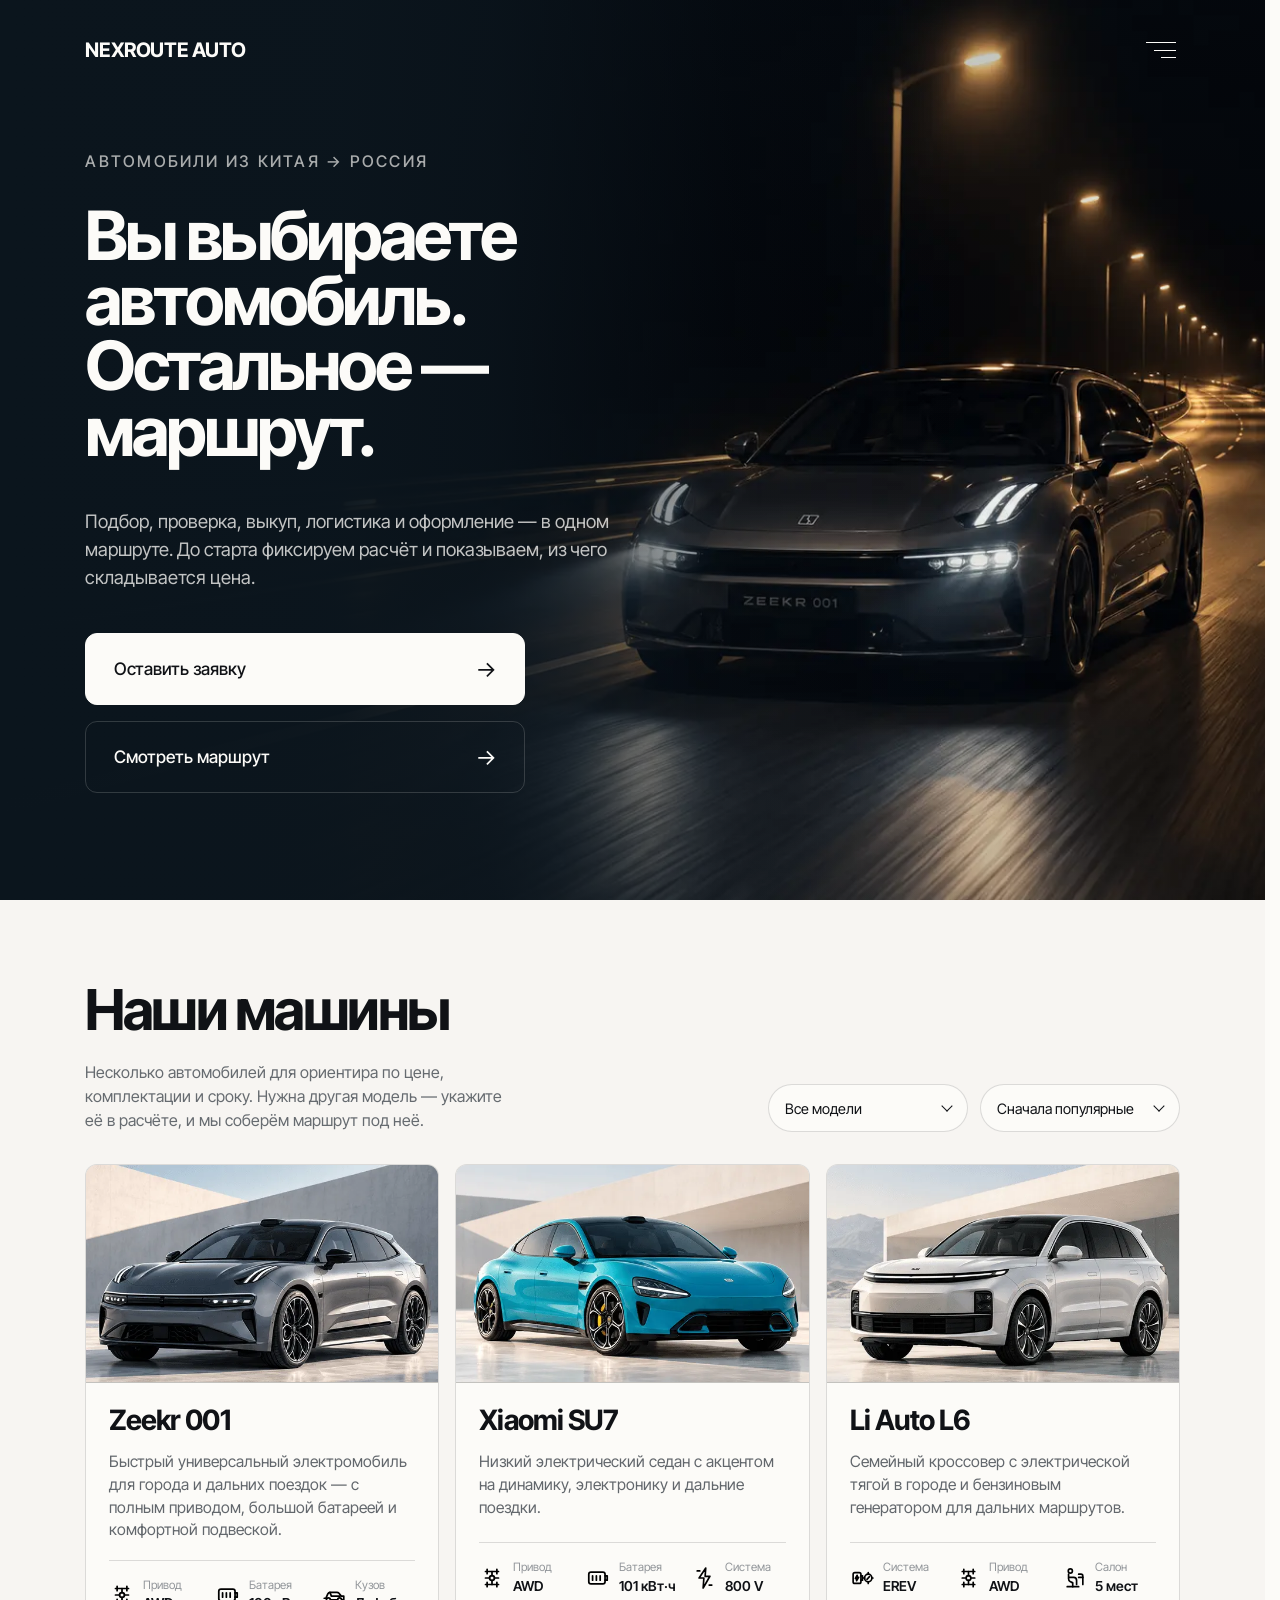
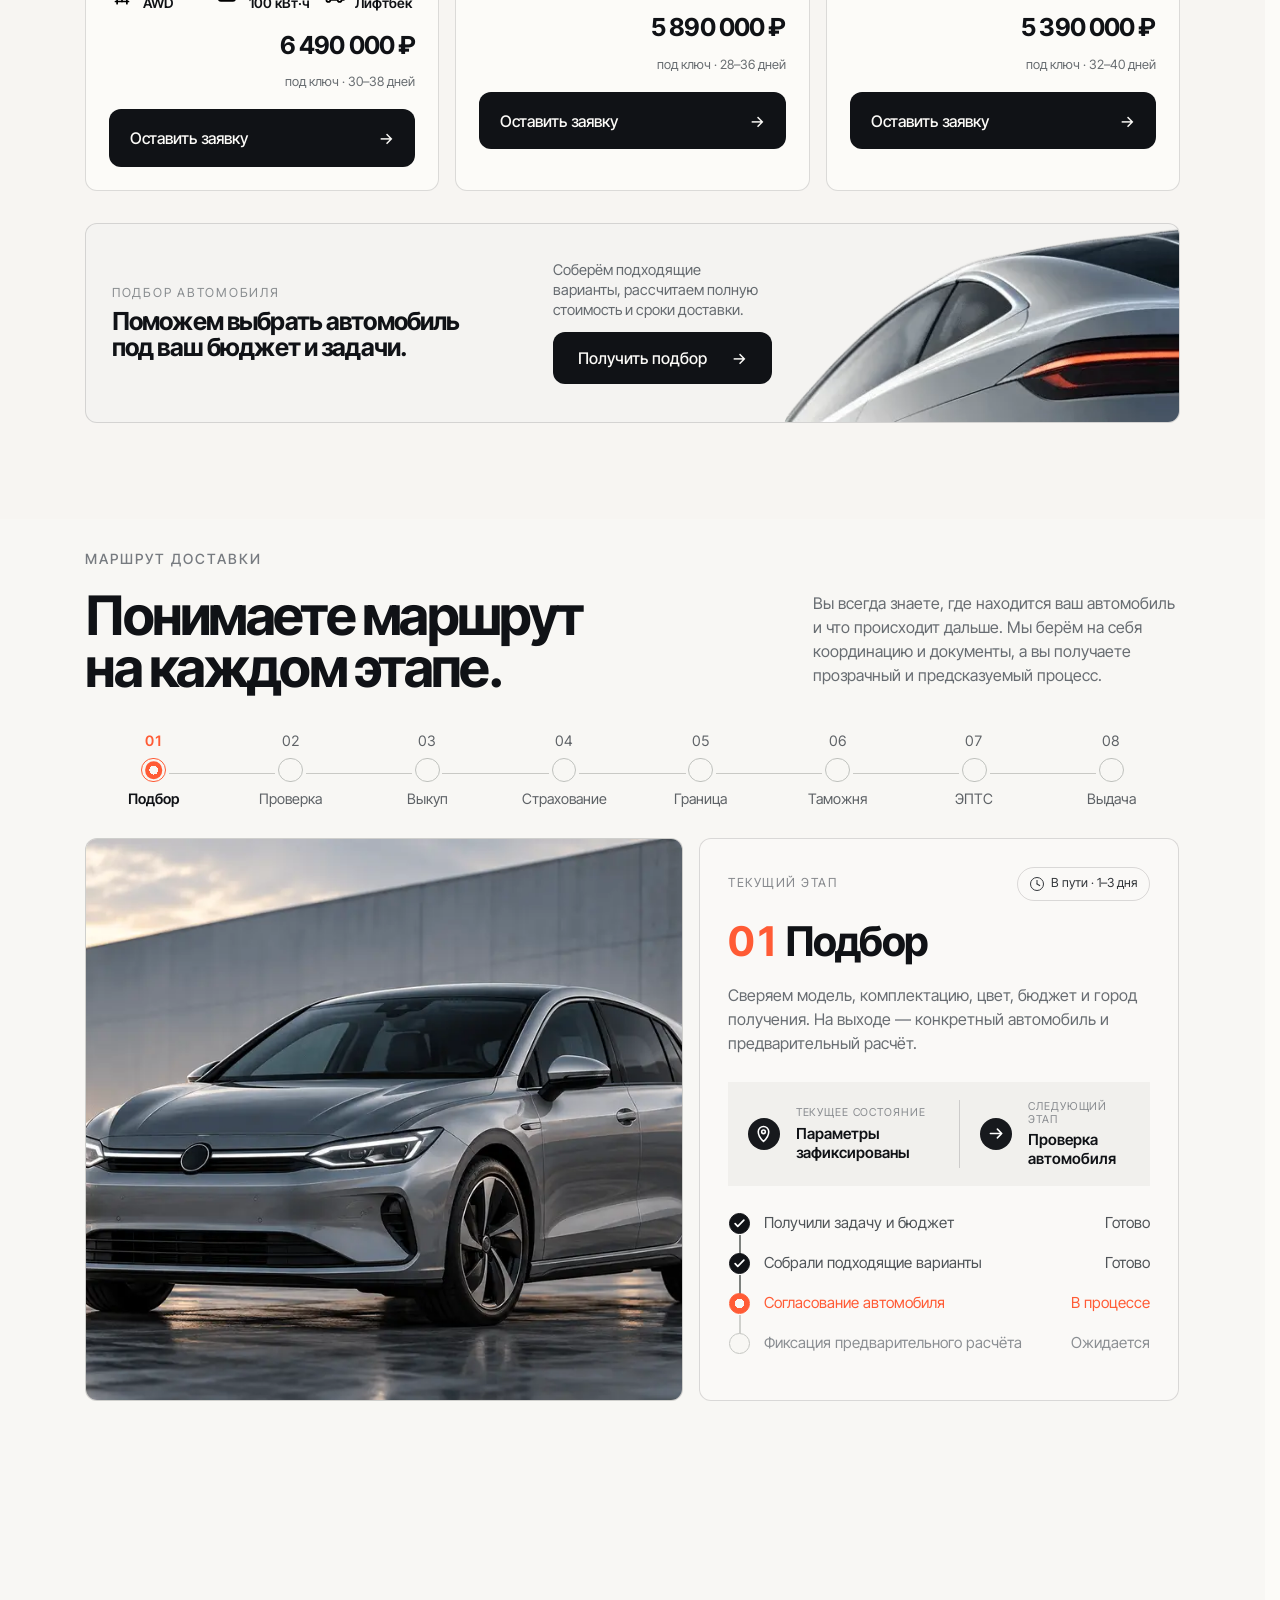
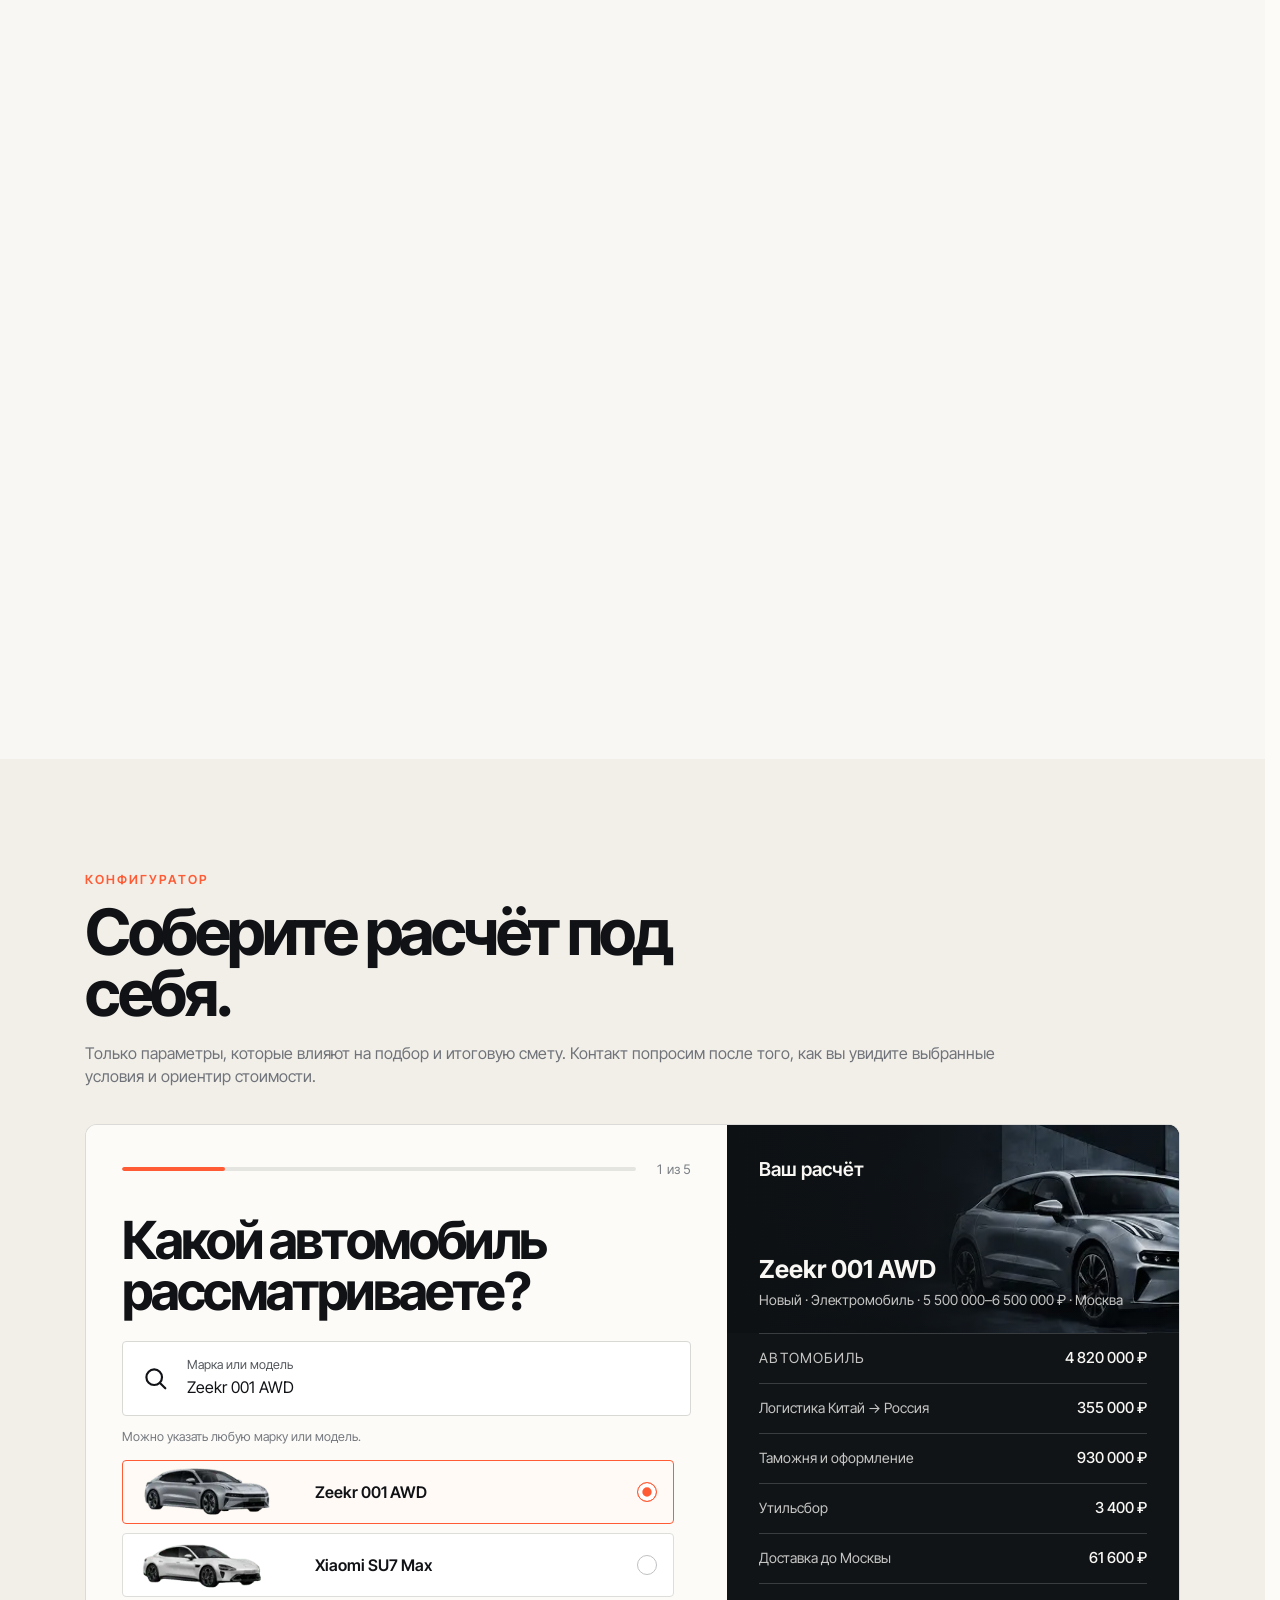
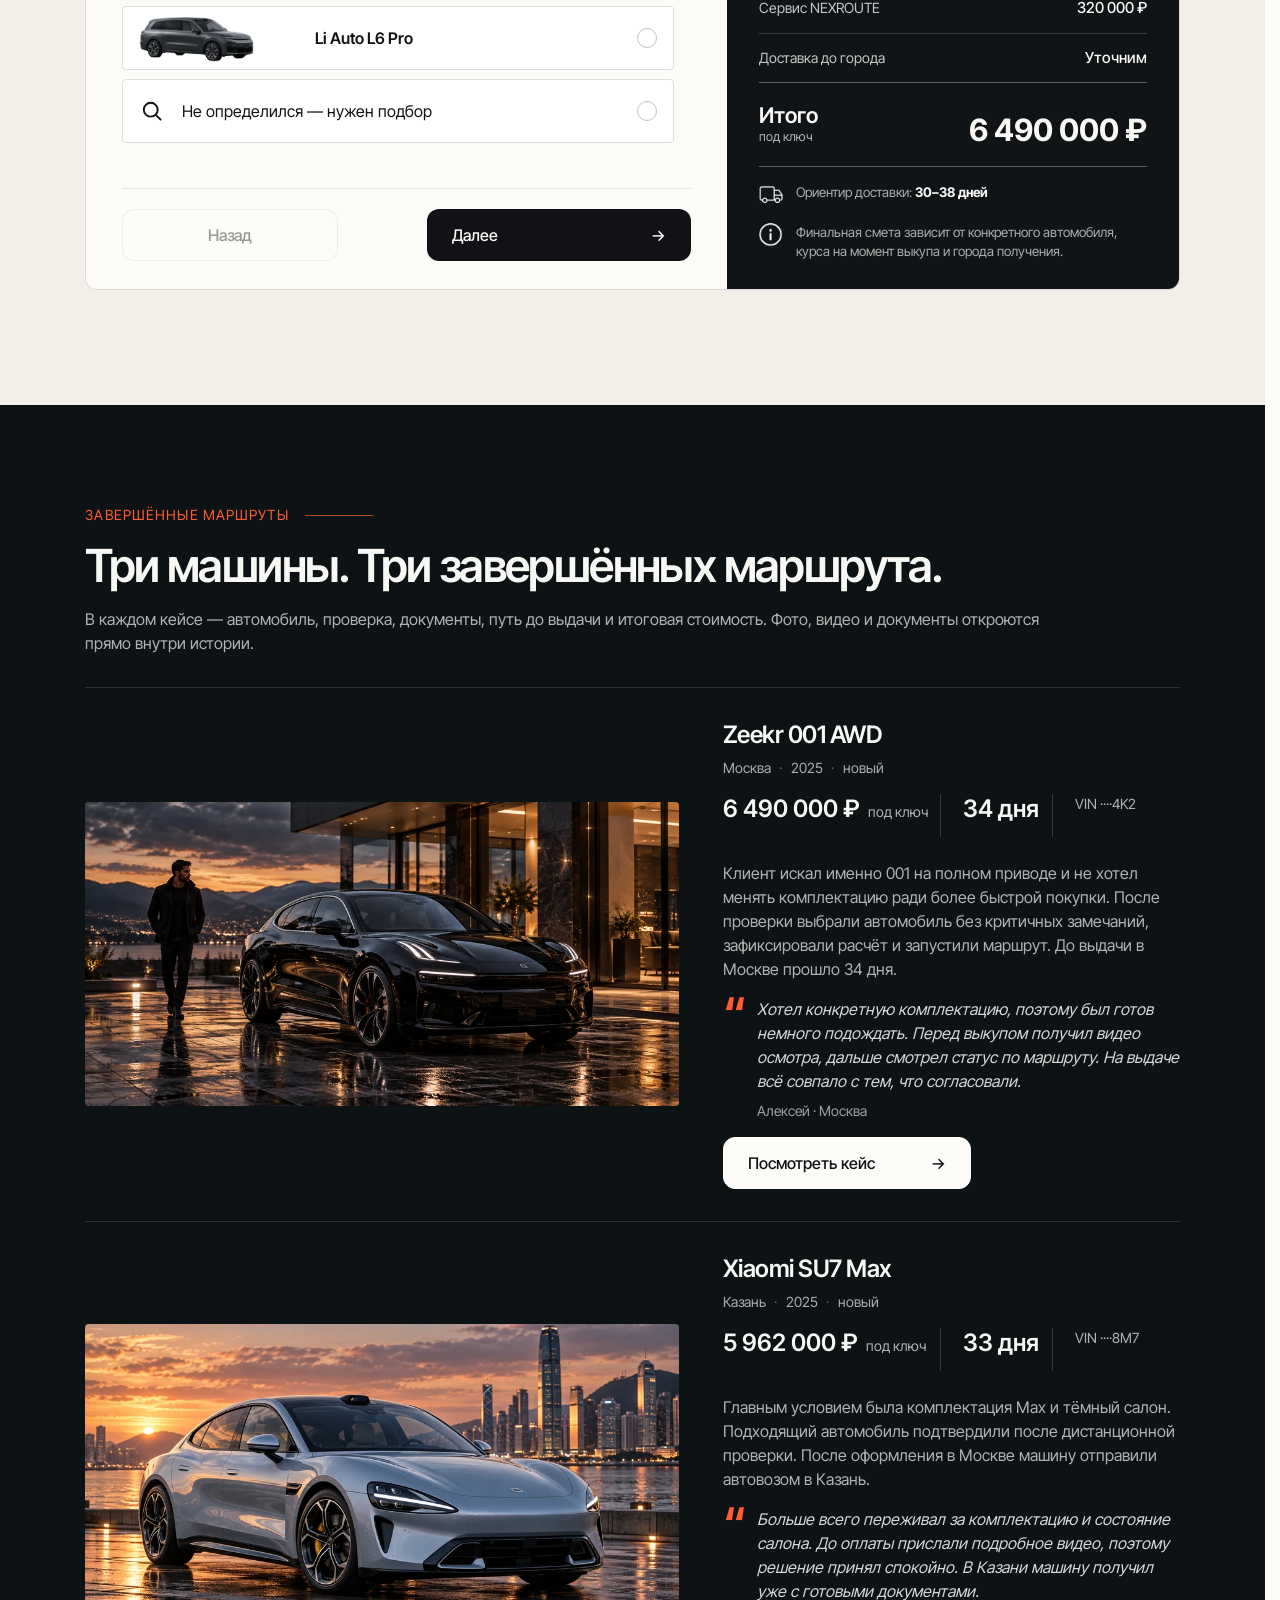
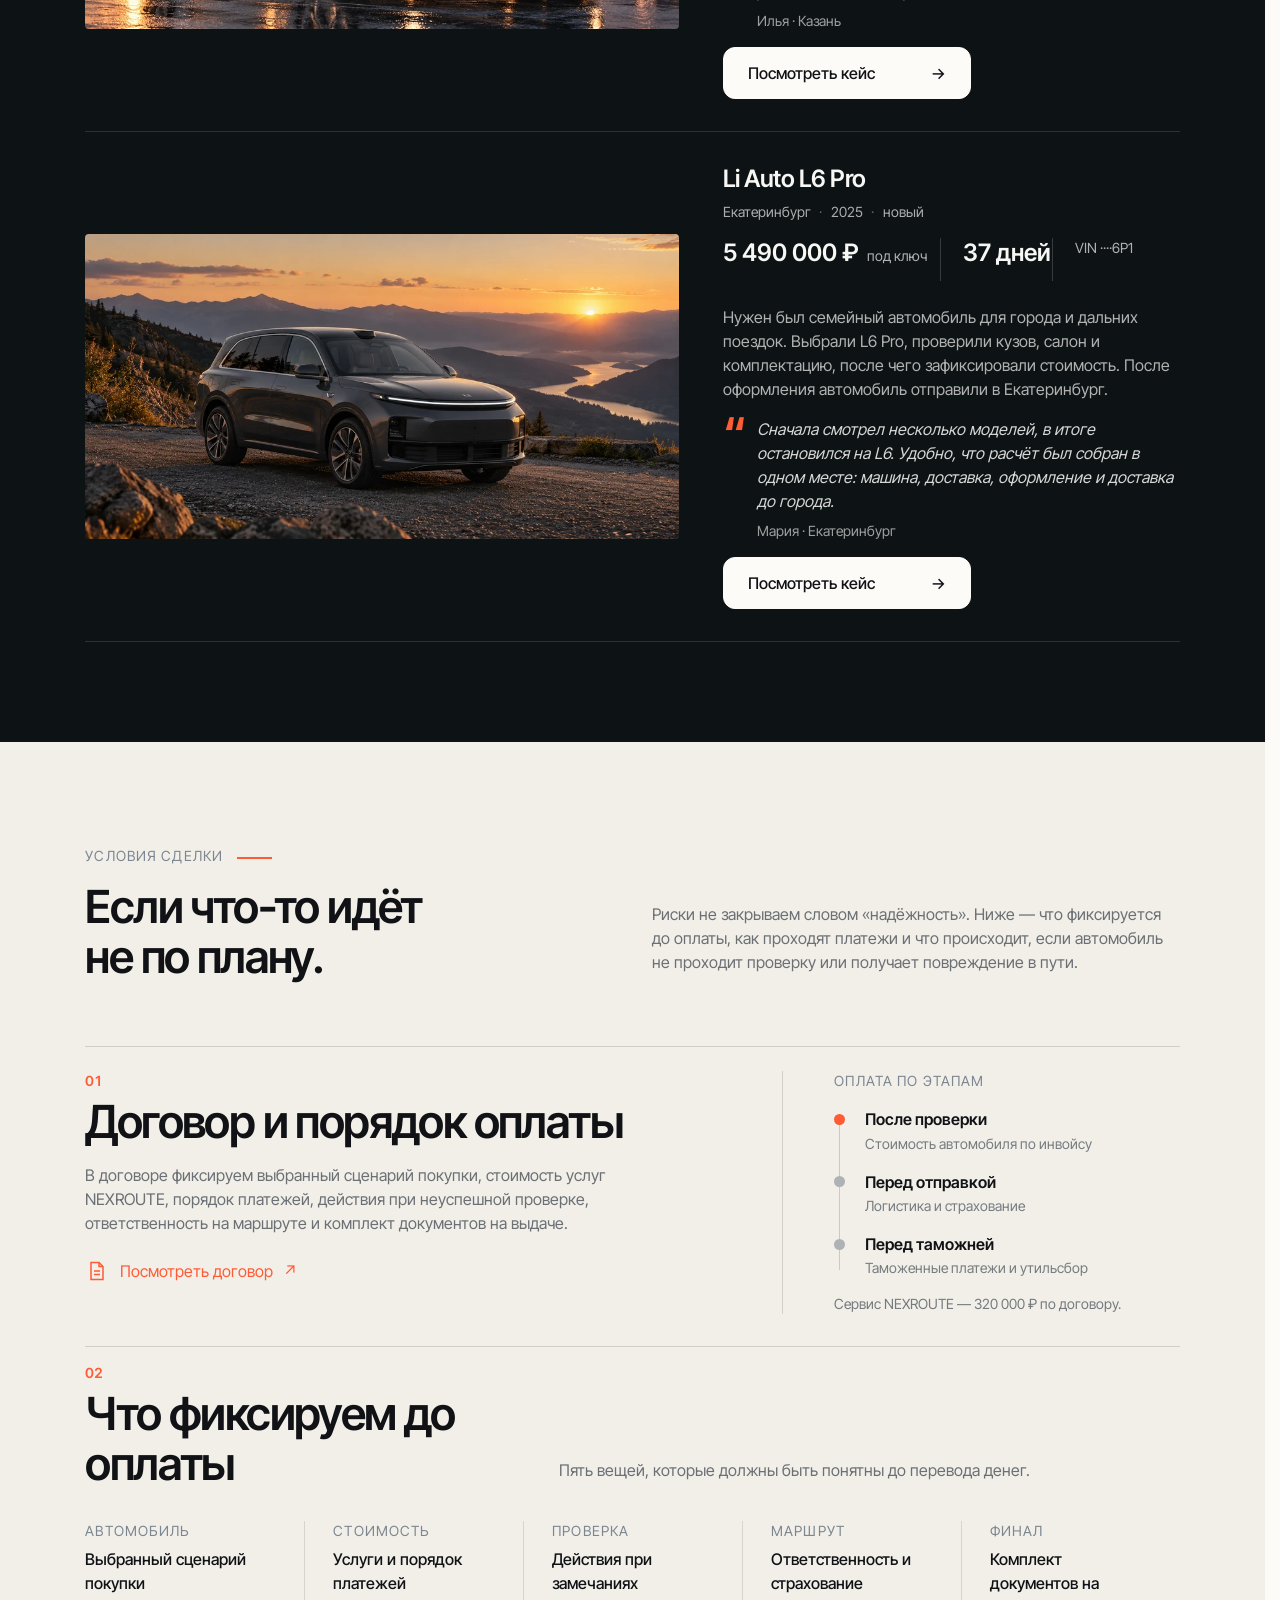
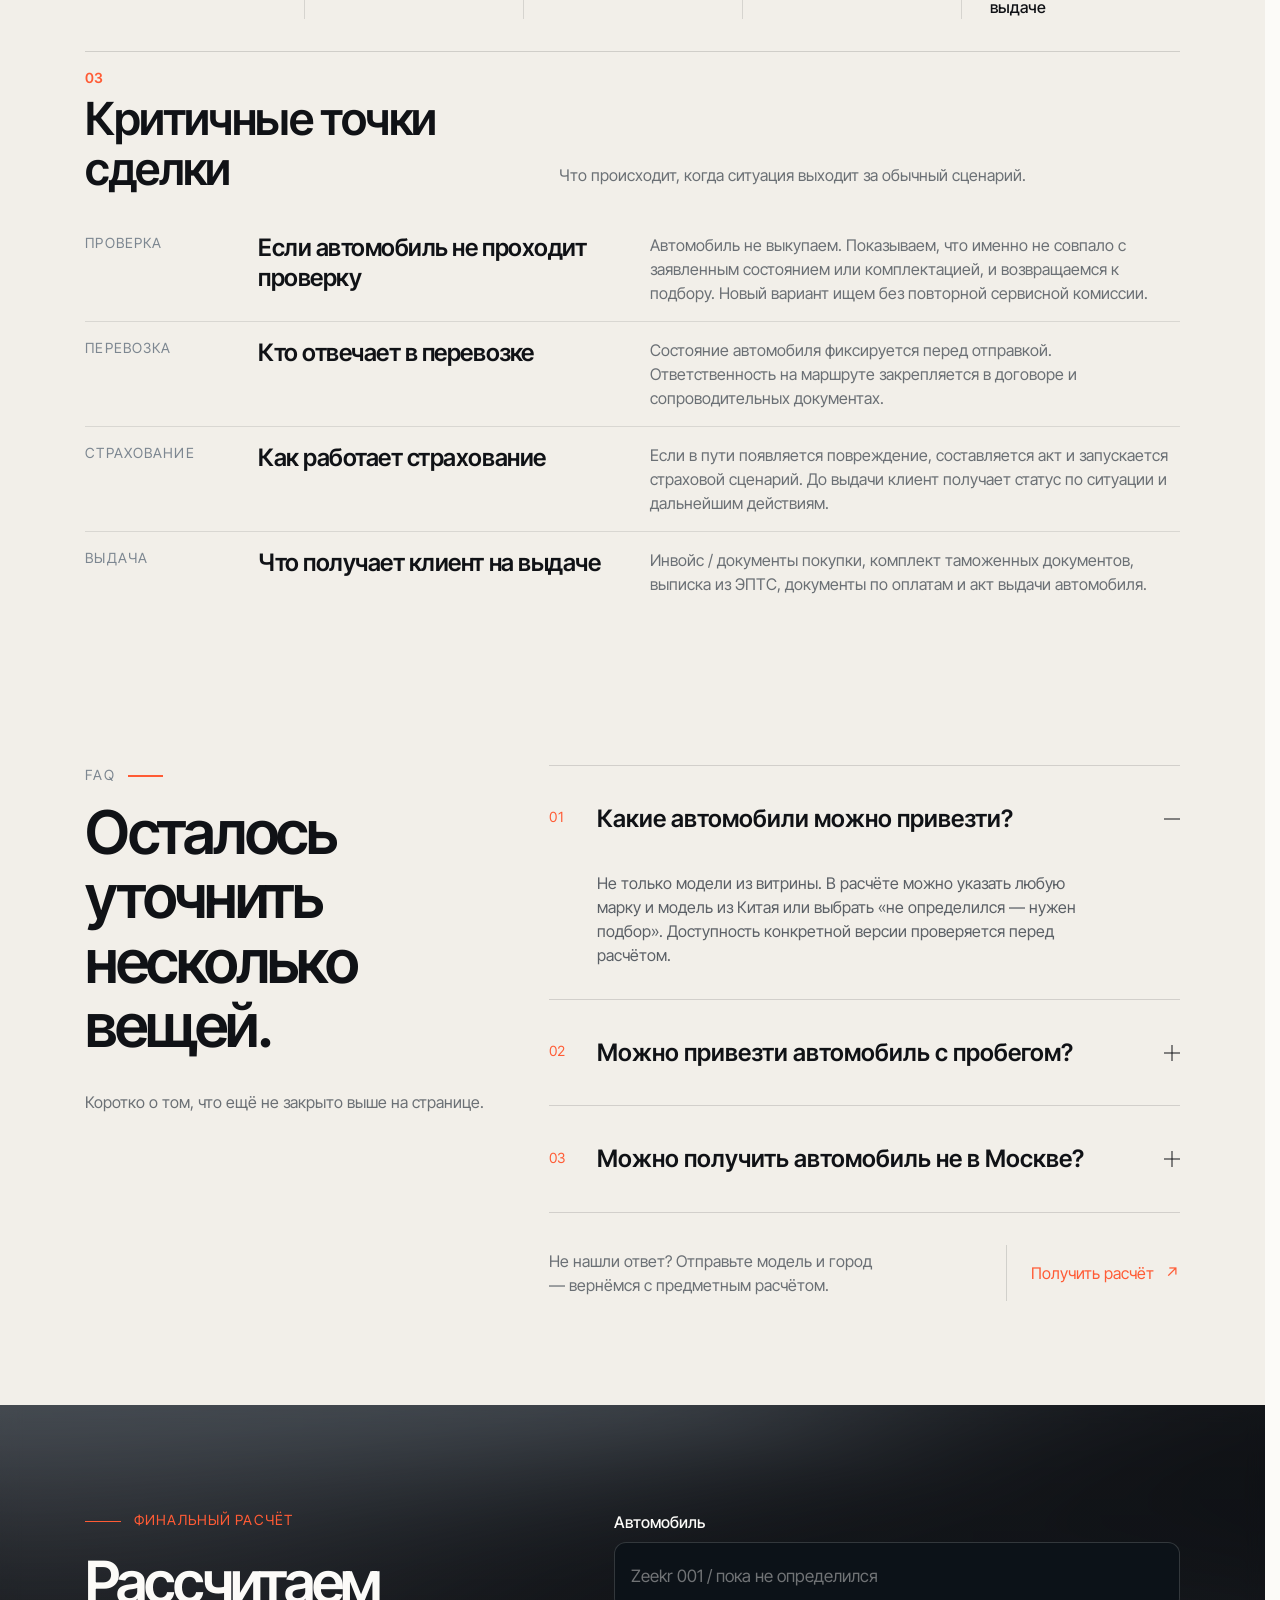
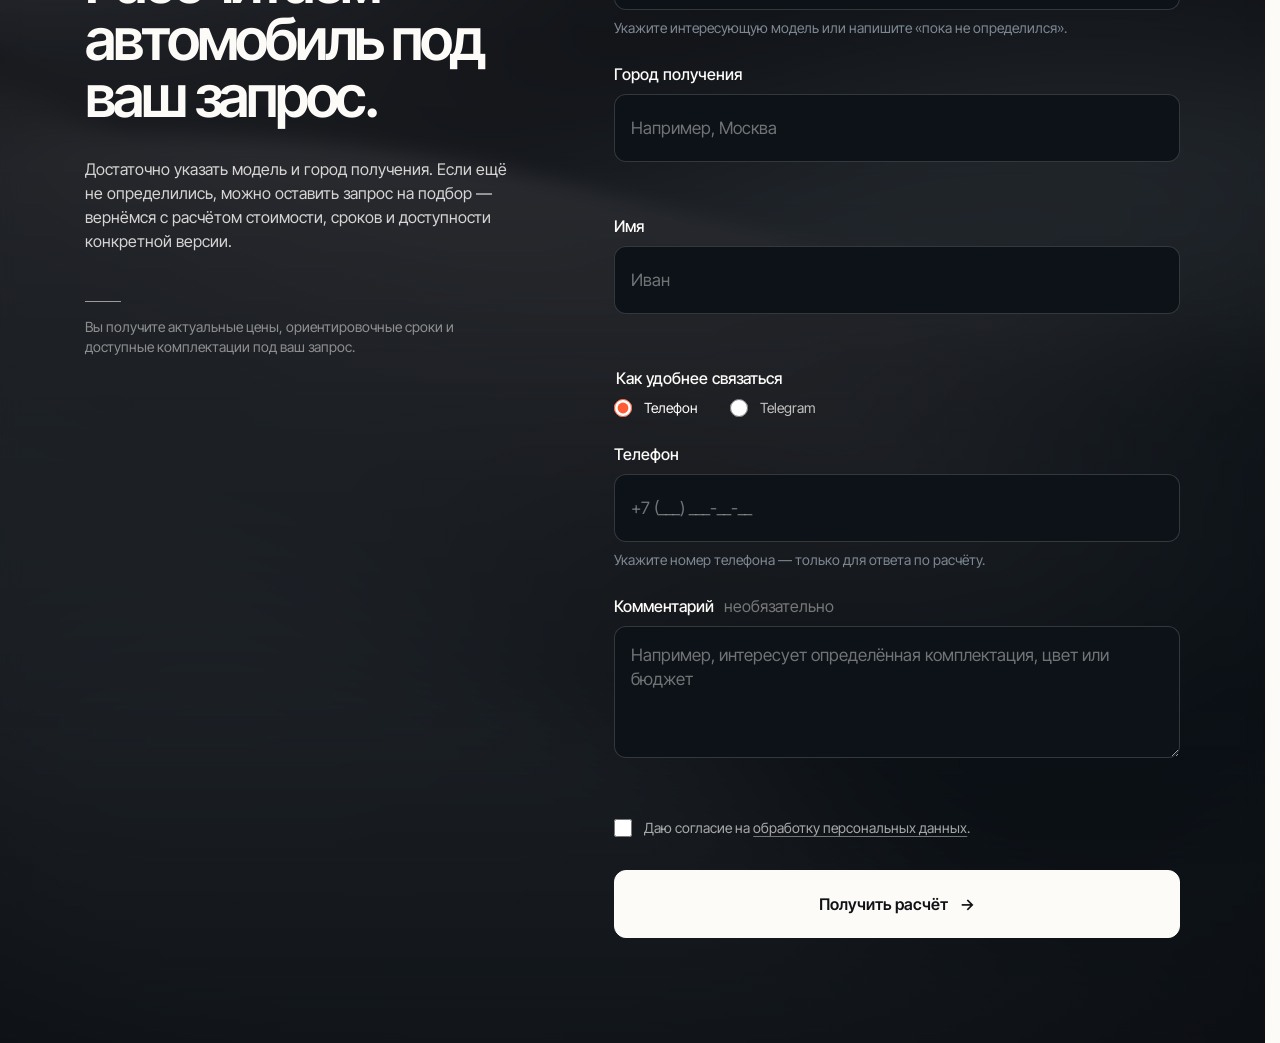
==== live/index.html @ 0df3e511 "link real policy page and align final CTA button" ====
<!doctype html>
<html lang="ru">
<head>
  <meta charset="utf-8">
  <meta name="viewport" content="width=device-width,initial-scale=1">
  <meta name="description" content="NEXROUTE AUTO — подбор и доставка автомобилей из Китая в Россию">
  <title>NEXROUTE AUTO — автомобили из Китая</title>
  <link rel="preload" href="../ui-kit/assets/fonts/InterTight-Bold.woff2" as="font" type="font/woff2" crossorigin>
  <link rel="preload" href="./assets/hero/hero-poster.webp" as="image" type="image/webp" media="(min-width: 48rem)" fetchpriority="high">
  <link rel="preload" href="./assets/hero/hero-mob.webp" as="image" type="image/webp" media="(max-width: 47.9375rem)" fetchpriority="high">
  <link rel="stylesheet" href="../ui-kit/styles.css">
  <link rel="stylesheet" href="./styles.css">
</head>
<body>
  <a class="skip-link" href="#main-content">Перейти к содержанию</a>
  <header class="site-header site-header--inverse site-header--burger site-header--hero" data-menu>
    <div class="container site-header__inner">
      <a class="site-header__brand" href="#hero" aria-label="NEXROUTE AUTO — на первый экран">NEXROUTE AUTO</a>
      <button class="menu-toggle site-header__menu-toggle" type="button" aria-expanded="false" aria-controls="site-menu" aria-label="Открыть меню" data-menu-toggle>
        <span class="menu-toggle__icon" aria-hidden="true"><i></i><i></i></span>
      </button>
    </div>

    <div class="menu-panel" id="site-menu" data-menu-panel hidden>
      <div class="container menu-panel__inner">
        <div class="menu-panel__layout">
          <nav class="menu-panel__nav" aria-label="Навигация">
            <a href="#hero"><span>01</span>Главная</a>
            <a href="#cars"><span>02</span>Автомобили</a>
            <a href="#journey"><span>03</span>Маршрут</a>
            <a href="#configurator"><span>04</span>Расчёт</a>
            <a href="#proof"><span>05</span>Кейсы</a>
            <a href="#security"><span>06</span>Условия</a>
            <a href="#faq"><span>07</span>FAQ</a>
            <a href="#final-calculation"><span>08</span>Заявка</a>
          </nav>

          <aside class="menu-panel__contact" aria-label="Контакты">
            <p class="menu-panel__eyebrow">Связь</p>
            <div class="menu-panel__contacts contact-list contact-list--inverse">
              <a class="contact-list__link" href="tel:+79990000000"><span class="contact-list__label">Телефон</span><strong>+7 (999) 000-00-00</strong></a>
              <a class="contact-list__link" href="mailto:hello@nexroute.auto"><span class="contact-list__label">Почта</span><strong>hello@nexroute.auto</strong></a>
            </div>
            <div class="menu-panel__meta">
              <span><small>Город</small>Москва</span>
              <span><small>Время работы</small>10:00–20:00</span>
            </div>
            <div class="social-links social-links--inverse" aria-label="Соцсети и мессенджеры">
              <a class="social-links__link" href="https://wa.me/79990000000" target="_blank" rel="noopener noreferrer" aria-label="Перейти в WhatsApp" data-tooltip="Перейти в WhatsApp"><img src="../ui-kit/assets/social/whatsapp.svg" alt="" aria-hidden="true"></a>
              <a class="social-links__link" href="https://t.me/nexroute_auto" target="_blank" rel="noopener noreferrer" aria-label="Перейти в Telegram" data-tooltip="Перейти в Telegram"><img src="../ui-kit/assets/social/telegram.svg" alt="" aria-hidden="true"></a>
              <a class="social-links__link" href="https://max.ru/" target="_blank" rel="noopener noreferrer" aria-label="Перейти в MAX" data-tooltip="Перейти в MAX"><img src="../ui-kit/assets/social/max.svg" alt="" aria-hidden="true"></a>
              <a class="social-links__link" href="https://www.instagram.com/" target="_blank" rel="noopener noreferrer" aria-label="Перейти в Instagram" data-tooltip="Перейти в Instagram"><img src="../ui-kit/assets/social/instagram.svg" alt="" aria-hidden="true"></a>
              <a class="social-links__link" href="https://vk.com/" target="_blank" rel="noopener noreferrer" aria-label="Перейти в VK" data-tooltip="Перейти в VK"><img src="../ui-kit/assets/social/vk.svg" alt="" aria-hidden="true"></a>
            </div>
          </aside>
        </div>

        <div class="menu-panel__footer">
          <span>Китай → Россия</span>
        </div>
      </div>
    </div>
  </header>

  <main id="main-content" tabindex="-1">
    <section class="hero" id="hero">
      <div class="hero__media" aria-hidden="true">
        <video
          class="hero__video"
          muted
          loop
          playsinline
          preload="metadata"
          data-hero-video
          data-src="./assets/hero/hero-loop-template.mp4"
        ></video>
      </div>

      <div class="hero__shade" aria-hidden="true"></div>

      <div class="container hero__inner">
        <div class="hero__copy">
          <p class="hero__eyebrow">Автомобили из Китая → Россия</p>
          <h1 class="hero__title">Вы выбираете<br>автомобиль.<br>Остальное —<br>маршрут.</h1>
          <p class="hero__lead">Подбор, проверка, выкуп, логистика и оформление — в одном маршруте. До старта фиксируем расчёт и показываем, из чего складывается цена.</p>
          <div class="hero__actions" aria-label="Основные действия">
            <button class="button button--primary button--inverse hero__action" type="button" data-modal-open="car-lead-modal">Оставить заявку <span class="hero__action-icon" aria-hidden="true">→</span></button>
            <a class="button button--ghost button--inverse hero__action" href="#journey">Смотреть маршрут <span class="hero__action-icon" aria-hidden="true">→</span></a>
          </div>
        </div>
      </div>
    </section>

    <section class="cars" id="cars" data-cars-catalog>
      <div class="container cars__inner">
        <header class="cars__header">
          <div class="cars__intro">
            <h2 class="cars__title">Наши машины</h2>
            <p class="cars__lead">Несколько автомобилей для ориентира по цене, комплектации и сроку. Нужна другая модель — укажите её в расчёте, и мы соберём маршрут под неё.</p>
          </div>

          <div class="cars__controls">
            <div class="cars__filter-select" data-car-filter-select>
              <button class="cars__filter-trigger" type="button" aria-haspopup="listbox" aria-expanded="false" aria-controls="cars-filter-options" data-car-filter-trigger>
                <span data-car-filter-label>Все модели</span>
                <span class="cars__filter-chevron" aria-hidden="true"></span>
              </button>
              <div class="cars__filter-menu" id="cars-filter-options" role="listbox" aria-label="Фильтр автомобилей" data-car-filter-menu hidden>
                <button class="cars__filter-option cars__filter-option--active" type="button" role="option" aria-selected="true" data-car-filter="all">Все модели</button>
                <button class="cars__filter-option" type="button" role="option" aria-selected="false" data-car-filter="electric">Электромобили</button>
                <button class="cars__filter-option" type="button" role="option" aria-selected="false" data-car-filter="hybrid">Гибриды</button>
                <button class="cars__filter-option" type="button" role="option" aria-selected="false" data-car-filter="suv">SUV</button>
                <button class="cars__filter-option" type="button" role="option" aria-selected="false" data-car-filter="sedan">Седаны</button>
              </div>
            </div>

            <div class="cars__sort" data-car-sort>
              <button class="cars__sort-trigger" type="button" aria-haspopup="listbox" aria-expanded="false" aria-controls="cars-sort-options" data-car-sort-trigger>
                <span data-car-sort-label>Сначала популярные</span>
                <span class="cars__sort-chevron" aria-hidden="true"></span>
              </button>
              <div class="cars__sort-menu" id="cars-sort-options" role="listbox" aria-label="Сортировка автомобилей" data-car-sort-menu hidden>
                <button class="cars__sort-option cars__sort-option--active" type="button" role="option" aria-selected="true" data-car-sort-option="popular">Сначала популярные</button>
                <button class="cars__sort-option" type="button" role="option" aria-selected="false" data-car-sort-option="price-asc">Сначала дешевле</button>
                <button class="cars__sort-option" type="button" role="option" aria-selected="false" data-car-sort-option="price-desc">Сначала дороже</button>
                <button class="cars__sort-option" type="button" role="option" aria-selected="false" data-car-sort-option="delivery">По сроку доставки</button>
              </div>
            </div>
          </div>
        </header>

        <div class="cars__grid" data-car-grid>
          <article class="car-card car-card--catalog" data-car-card data-category="electric liftback" data-price="6490000" data-delivery="30" data-order="1">
            <div class="car-card__media"><img src="./assets/hero/cars/zeekr-001.webp" alt="Zeekr 001" loading="lazy" decoding="async"></div>
            <div class="car-card__content">
              <div class="car-card__heading">
                <div>
                  <h3 class="car-card__title">Zeekr 001</h3>
                </div>
              </div>

              <p class="car-card__description">Быстрый универсальный электромобиль для города и дальних поездок — с полным приводом, большой батареей и комфортной подвеской.</p>

              <dl class="car-card__specs">
                <div class="car-card__spec"><span class="car-card__spec-icon" aria-hidden="true"><img src="./assets/icons/specs/drivetrain.svg" alt=""></span><div><dt>Привод</dt><dd>AWD</dd></div></div>
                <div class="car-card__spec"><span class="car-card__spec-icon" aria-hidden="true"><img src="./assets/icons/specs/battery.svg" alt=""></span><div><dt>Батарея</dt><dd>100 кВт·ч</dd></div></div>
                <div class="car-card__spec"><span class="car-card__spec-icon" aria-hidden="true"><img src="./assets/icons/specs/body.svg" alt=""></span><div><dt>Кузов</dt><dd>Лифтбек</dd></div></div>
              </dl>

              <div class="car-card__price">
                <strong>6 490 000 ₽</strong>
                <span>под ключ · 30–38 дней</span>
              </div>

              <button class="button button--primary car-card__cta" type="button" data-modal-open="car-lead-modal" data-car-request-model="Zeekr 001 AWD">Оставить заявку <span aria-hidden="true">→</span></button>
            </div>
          </article>

          <article class="car-card car-card--catalog" data-car-card data-category="electric sedan" data-price="5890000" data-delivery="28" data-order="2">
            <div class="car-card__media"><img src="./assets/hero/cars/xiaomi-su7.webp" alt="Xiaomi SU7" loading="lazy" decoding="async"></div>
            <div class="car-card__content">
              <div class="car-card__heading">
                <div>
                  <h3 class="car-card__title">Xiaomi SU7</h3>
                </div>
              </div>

              <p class="car-card__description">Низкий электрический седан с акцентом на динамику, электронику и дальние поездки.</p>

              <dl class="car-card__specs">
                <div class="car-card__spec"><span class="car-card__spec-icon" aria-hidden="true"><img src="./assets/icons/specs/drivetrain.svg" alt=""></span><div><dt>Привод</dt><dd>AWD</dd></div></div>
                <div class="car-card__spec"><span class="car-card__spec-icon" aria-hidden="true"><img src="./assets/icons/specs/battery.svg" alt=""></span><div><dt>Батарея</dt><dd>101 кВт·ч</dd></div></div>
                <div class="car-card__spec"><span class="car-card__spec-icon" aria-hidden="true"><img src="./assets/icons/specs/voltage.svg" alt=""></span><div><dt>Система</dt><dd>800 V</dd></div></div>
              </dl>

              <div class="car-card__price">
                <strong>5 890 000 ₽</strong>
                <span>под ключ · 28–36 дней</span>
              </div>

              <button class="button button--primary car-card__cta" type="button" data-modal-open="car-lead-modal" data-car-request-model="Xiaomi SU7 Max">Оставить заявку <span aria-hidden="true">→</span></button>
            </div>
          </article>

          <article class="car-card car-card--catalog" data-car-card data-category="hybrid suv" data-price="5390000" data-delivery="32" data-order="3">
            <div class="car-card__media"><img src="./assets/hero/cars/li-auto-l6.webp" alt="Li Auto L6" loading="lazy" decoding="async"></div>
            <div class="car-card__content">
              <div class="car-card__heading">
                <div>
                  <h3 class="car-card__title">Li Auto L6</h3>
                </div>
              </div>

              <p class="car-card__description">Семейный кроссовер с электрической тягой в городе и бензиновым генератором для дальних маршрутов.</p>

              <dl class="car-card__specs">
                <div class="car-card__spec"><span class="car-card__spec-icon" aria-hidden="true"><img src="./assets/icons/specs/erev.svg" alt=""></span><div><dt>Система</dt><dd>EREV</dd></div></div>
                <div class="car-card__spec"><span class="car-card__spec-icon" aria-hidden="true"><img src="./assets/icons/specs/drivetrain.svg" alt=""></span><div><dt>Привод</dt><dd>AWD</dd></div></div>
                <div class="car-card__spec"><span class="car-card__spec-icon" aria-hidden="true"><img src="./assets/icons/specs/seats.svg" alt=""></span><div><dt>Салон</dt><dd>5 мест</dd></div></div>
              </dl>

              <div class="car-card__price">
                <strong>5 390 000 ₽</strong>
                <span>под ключ · 32–40 дней</span>
              </div>

              <button class="button button--primary car-card__cta" type="button" data-modal-open="car-lead-modal" data-car-request-model="Li Auto L6 Pro">Оставить заявку <span aria-hidden="true">→</span></button>
            </div>
          </article>
        </div>

        <aside class="cars-pick" aria-label="Подбор автомобиля">
          <div class="cars-pick__copy">
            <p class="cars-pick__eyebrow">Подбор автомобиля</p>
            <h3>Поможем выбрать автомобиль под ваш бюджет и задачи.</h3>
          </div>
          <div class="cars-pick__action">
            <p>Соберём подходящие варианты, рассчитаем полную стоимость и сроки доставки.</p>
            <button class="button button--primary cars-pick__button" type="button" data-config-pick>Получить подбор <span aria-hidden="true">→</span></button>
          </div>
          <div class="cars-pick__media" aria-hidden="true"><img src="./assets/hero/cars/cta-cars-tiny.webp" alt="" loading="lazy" decoding="async"></div>
        </aside>
      </div>
    </section>

    <section class="journey" id="journey" data-journey>
      <div class="journey__sticky" data-journey-sticky>
        <div class="container journey__inner">
          <div class="journey__intro">
            <header class="journey__header">
            <div class="journey__heading">
              <p class="journey__eyebrow">Маршрут доставки</p>
              <h2 class="journey__title">Понимаете маршрут<br>на каждом этапе.</h2>
            </div>
            <p class="journey__lead">Вы всегда знаете, где находится ваш автомобиль и что происходит дальше. Мы берём на себя координацию и документы, а вы получаете прозрачный и предсказуемый процесс.</p>
          </header>

          <ol class="journey__stages">
            <li class="journey__stage-item journey__stage-item--active" data-journey-item>
              <button class="journey__stage" type="button" data-journey-step="0" aria-current="step">
                <span class="journey__stage-index">01</span><i class="journey__stage-dot" aria-hidden="true"></i><b>Подбор</b>
              </button>
            </li>
            <li class="journey__stage-item" data-journey-item>
              <button class="journey__stage" type="button" data-journey-step="1">
                <span class="journey__stage-index">02</span><i class="journey__stage-dot" aria-hidden="true"></i><b>Проверка</b>
              </button>
            </li>
            <li class="journey__stage-item" data-journey-item>
              <button class="journey__stage" type="button" data-journey-step="2">
                <span class="journey__stage-index">03</span><i class="journey__stage-dot" aria-hidden="true"></i><b>Выкуп</b>
              </button>
            </li>
            <li class="journey__stage-item" data-journey-item>
              <button class="journey__stage" type="button" data-journey-step="3">
                <span class="journey__stage-index">04</span><i class="journey__stage-dot" aria-hidden="true"></i><b>Страхование</b>
              </button>
            </li>
            <li class="journey__stage-item" data-journey-item>
              <button class="journey__stage" type="button" data-journey-step="4">
                <span class="journey__stage-index">05</span><i class="journey__stage-dot" aria-hidden="true"></i><b>Граница</b>
              </button>
            </li>
            <li class="journey__stage-item" data-journey-item>
              <button class="journey__stage" type="button" data-journey-step="5">
                <span class="journey__stage-index">06</span><i class="journey__stage-dot" aria-hidden="true"></i><b>Таможня</b>
              </button>
            </li>
            <li class="journey__stage-item" data-journey-item>
              <button class="journey__stage" type="button" data-journey-step="6">
                <span class="journey__stage-index">07</span><i class="journey__stage-dot" aria-hidden="true"></i><b>ЭПТС</b>
              </button>
            </li>
            <li class="journey__stage-item" data-journey-item>
              <button class="journey__stage" type="button" data-journey-step="7">
                <span class="journey__stage-index">08</span><i class="journey__stage-dot" aria-hidden="true"></i><b>Выдача</b>
              </button>
            </li>
          </ol>
          </div>

          <div class="journey__scroll-shell" data-journey-shell>
            <div class="journey__scene" data-journey-scene>
              <div class="journey__mobile-progress" data-journey-mobile-progress role="progressbar" aria-label="Этап маршрута" aria-valuemin="1" aria-valuemax="8" aria-valuenow="1">
            <div class="journey__mobile-progress-copy">
              <span><b data-journey-mobile-index>01</b> / 08</span>
              <strong data-journey-mobile-title>Подбор</strong>
              <span data-journey-mobile-next>Далее: Проверка</span>
            </div>
            <div class="journey__mobile-progress-bar" aria-hidden="true"><span></span></div>
          </div>

              <div class="journey__viewport">
            <div class="journey__track" data-journey-track>
              <article class="journey__panel journey__panel--active" data-journey-panel aria-labelledby="journey-panel-01-title">
                <div class="journey__workspace">
                  <div class="journey__visual"><img src="./assets/img/journey/journey-1.webp" alt="Автомобиль для этапа подбора" loading="eager" decoding="async"></div>
                  <div class="journey__detail-card">
                    <div class="journey__detail-topline"><span>Текущий этап</span><span class="journey__eta"><i class="journey__eta-icon" aria-hidden="true"></i>В пути · 1–3 дня</span></div>
                    <h3 class="journey__detail-title" id="journey-panel-01-title"><span>01</span> Подбор</h3>
                    <p class="journey__detail-lead">Сверяем модель, комплектацию, цвет, бюджет и город получения. На выходе — конкретный автомобиль и предварительный расчёт.</p>
                    <div class="journey__route-meta"><div><span class="journey__route-icon" aria-hidden="true"><img src="./assets/icons/journey/location.svg" alt=""></span><span>Текущее состояние</span><strong>Параметры зафиксированы</strong></div><div><span class="journey__route-icon" aria-hidden="true"><img src="./assets/icons/journey/arrow-right.svg" alt=""></span><span>Следующий этап</span><strong>Проверка автомобиля</strong></div></div>
                    <ol class="journey__timeline">
                      <li class="is-complete"><img class="journey__timeline-check" src="./assets/icons/journey/check.svg" alt="" aria-hidden="true"><span>Получили задачу и бюджет</span><b>Готово</b></li>
                      <li class="is-complete"><img class="journey__timeline-check" src="./assets/icons/journey/check.svg" alt="" aria-hidden="true"><span>Собрали подходящие варианты</span><b>Готово</b></li>
                      <li class="is-active"><span>Согласование автомобиля</span><b>В процессе</b></li>
                      <li><span>Фиксация предварительного расчёта</span><b>Ожидается</b></li>
                    </ol>
                  </div>
                </div>
              </article>

              <article class="journey__panel" data-journey-panel aria-labelledby="journey-panel-02-title">
                <div class="journey__workspace">
                  <div class="journey__visual"><img src="./assets/img/journey/journey-2.webp" alt="Проверка автомобиля перед выкупом" loading="eager" decoding="async"></div>
                  <div class="journey__detail-card">
                    <div class="journey__detail-topline"><span>Текущий этап</span><span class="journey__eta"><i class="journey__eta-icon" aria-hidden="true"></i>В пути · 1–2 дня</span></div>
                    <h3 class="journey__detail-title" id="journey-panel-02-title"><span>02</span> Проверка</h3>
                    <p class="journey__detail-lead">Запрашиваем фото и видео, сверяем VIN, комплектацию и состояние. При критичных расхождениях возвращаемся к подбору.</p>
                    <div class="journey__route-meta"><div><span class="journey__route-icon" aria-hidden="true"><img src="./assets/icons/journey/location.svg" alt=""></span><span>Текущее состояние</span><strong>Автомобиль найден</strong></div><div><span class="journey__route-icon" aria-hidden="true"><img src="./assets/icons/journey/arrow-right.svg" alt=""></span><span>Следующий этап</span><strong>Выкуп</strong></div></div>
                    <ol class="journey__timeline">
                      <li class="is-complete"><img class="journey__timeline-check" src="./assets/icons/journey/check.svg" alt="" aria-hidden="true"><span>Получены фото и видео</span><b>Готово</b></li>
                      <li class="is-complete"><img class="journey__timeline-check" src="./assets/icons/journey/check.svg" alt="" aria-hidden="true"><span>VIN и комплектация сверены</span><b>Готово</b></li>
                      <li class="is-active"><span>Проверка состояния автомобиля</span><b>В процессе</b></li>
                      <li><span>Финальное подтверждение</span><b>Ожидается</b></li>
                    </ol>
                  </div>
                </div>
              </article>

              <article class="journey__panel" data-journey-panel aria-labelledby="journey-panel-03-title">
                <div class="journey__workspace">
                  <div class="journey__visual"><img src="./assets/img/journey/journey-3.webp" alt="Оформление сделки и выкуп автомобиля" loading="eager" decoding="async"></div>
                  <div class="journey__detail-card">
                    <div class="journey__detail-topline"><span>Текущий этап</span><span class="journey__eta"><i class="journey__eta-icon" aria-hidden="true"></i>В пути · 1–2 дня</span></div>
                    <h3 class="journey__detail-title" id="journey-panel-03-title"><span>03</span> Выкуп</h3>
                    <p class="journey__detail-lead">После согласования фиксируем автомобиль и проводим оплату по согласованной схеме.</p>
                    <div class="journey__route-meta"><div><span class="journey__route-icon" aria-hidden="true"><img src="./assets/icons/journey/location.svg" alt=""></span><span>Текущее состояние</span><strong>Инвойс согласован</strong></div><div><span class="journey__route-icon" aria-hidden="true"><img src="./assets/icons/journey/arrow-right.svg" alt=""></span><span>Следующий этап</span><strong>Страхование</strong></div></div>
                    <ol class="journey__timeline">
                      <li class="is-complete"><img class="journey__timeline-check" src="./assets/icons/journey/check.svg" alt="" aria-hidden="true"><span>Условия сделки подтверждены</span><b>Готово</b></li>
                      <li class="is-complete"><img class="journey__timeline-check" src="./assets/icons/journey/check.svg" alt="" aria-hidden="true"><span>Инвойс получен</span><b>Готово</b></li>
                      <li class="is-active"><span>Проведение оплаты</span><b>В процессе</b></li>
                      <li><span>Закрепление автомобиля</span><b>Ожидается</b></li>
                    </ol>
                  </div>
                </div>
              </article>

              <article class="journey__panel" data-journey-panel aria-labelledby="journey-panel-04-title">
                <div class="journey__workspace">
                  <div class="journey__visual"><img src="./assets/img/journey/journey-4.webp" alt="Документы страхования перевозки" loading="eager" decoding="async"></div>
                  <div class="journey__detail-card">
                    <div class="journey__detail-topline"><span>Текущий этап</span><span class="journey__eta"><i class="journey__eta-icon" aria-hidden="true"></i>В пути · до 1 дня</span></div>
                    <h3 class="journey__detail-title" id="journey-panel-04-title"><span>04</span> Страхование</h3>
                    <p class="journey__detail-lead">Перед отправкой оформляем страхование перевозки и фиксируем состояние автомобиля.</p>
                    <div class="journey__route-meta"><div><span class="journey__route-icon" aria-hidden="true"><img src="./assets/icons/journey/location.svg" alt=""></span><span>Текущее состояние</span><strong>Состояние зафиксировано</strong></div><div><span class="journey__route-icon" aria-hidden="true"><img src="./assets/icons/journey/arrow-right.svg" alt=""></span><span>Следующий этап</span><strong>Граница</strong></div></div>
                    <ol class="journey__timeline">
                      <li class="is-complete"><img class="journey__timeline-check" src="./assets/icons/journey/check.svg" alt="" aria-hidden="true"><span>Фотофиксация перед отправкой</span><b>Готово</b></li>
                      <li class="is-complete"><img class="journey__timeline-check" src="./assets/icons/journey/check.svg" alt="" aria-hidden="true"><span>Данные автомобиля сверены</span><b>Готово</b></li>
                      <li class="is-active"><span>Оформление страхования</span><b>В процессе</b></li>
                      <li><span>Передача в логистику</span><b>Ожидается</b></li>
                    </ol>
                  </div>
                </div>
              </article>

              <article class="journey__panel" data-journey-panel aria-labelledby="journey-panel-05-title">
                <div class="journey__workspace">
                  <div class="journey__visual"><img src="./assets/img/journey/journey-5.webp" alt="Автомобиль на пограничном терминале" loading="eager" decoding="async"></div>
                  <div class="journey__detail-card">
                    <div class="journey__detail-topline"><span>Текущий этап</span><span class="journey__eta"><i class="journey__eta-icon" aria-hidden="true"></i>В пути · 1–2 дня</span></div>
                    <h3 class="journey__detail-title" id="journey-panel-05-title"><span>05</span> Граница</h3>
                    <p class="journey__detail-lead">Автомобиль идёт к границе и проходит экспортное оформление для дальнейшего таможенного оформления в России.</p>
                    <div class="journey__route-meta"><div><span class="journey__route-icon" aria-hidden="true"><img src="./assets/icons/journey/location.svg" alt=""></span><span>Текущее состояние</span><strong>Экспортное оформление</strong></div><div><span class="journey__route-icon" aria-hidden="true"><img src="./assets/icons/journey/arrow-right.svg" alt=""></span><span>Следующий этап</span><strong>Таможня</strong></div></div>
                    <ol class="journey__timeline">
                      <li class="is-complete"><img class="journey__timeline-check" src="./assets/icons/journey/check.svg" alt="" aria-hidden="true"><span>Прибытие на пограничный терминал</span><b>Готово</b></li>
                      <li class="is-complete"><img class="journey__timeline-check" src="./assets/icons/journey/check.svg" alt="" aria-hidden="true"><span>Подача экспортных документов</span><b>Готово</b></li>
                      <li class="is-active"><span>Прохождение пограничного контроля</span><b>В процессе</b></li>
                      <li><span>Выпуск с территории КНР</span><b>Ожидается</b></li>
                      <li><span>Передача на таможенный терминал РФ</span><b>Ожидается</b></li>
                    </ol>
                  </div>
                </div>
              </article>

              <article class="journey__panel" data-journey-panel aria-labelledby="journey-panel-06-title">
                <div class="journey__workspace">
                  <div class="journey__visual"><img src="./assets/img/journey/journey-6.webp" alt="Таможенное оформление автомобиля" loading="eager" decoding="async"></div>
                  <div class="journey__detail-card">
                    <div class="journey__detail-topline"><span>Текущий этап</span><span class="journey__eta"><i class="journey__eta-icon" aria-hidden="true"></i>В пути · 3–7 дней</span></div>
                    <h3 class="journey__detail-title" id="journey-panel-06-title"><span>06</span> Таможня</h3>
                    <p class="journey__detail-lead">Подаём документы, оформляем таможенные платежи и выпускаем автомобиль на территорию России.</p>
                    <div class="journey__route-meta"><div><span class="journey__route-icon" aria-hidden="true"><img src="./assets/icons/journey/location.svg" alt=""></span><span>Текущее состояние</span><strong>Таможенный терминал РФ</strong></div><div><span class="journey__route-icon" aria-hidden="true"><img src="./assets/icons/journey/arrow-right.svg" alt=""></span><span>Следующий этап</span><strong>ЭПТС</strong></div></div>
                    <ol class="journey__timeline">
                      <li class="is-complete"><img class="journey__timeline-check" src="./assets/icons/journey/check.svg" alt="" aria-hidden="true"><span>Документы приняты</span><b>Готово</b></li>
                      <li class="is-complete"><img class="journey__timeline-check" src="./assets/icons/journey/check.svg" alt="" aria-hidden="true"><span>Расчёт платежей подтверждён</span><b>Готово</b></li>
                      <li class="is-active"><span>Таможенное оформление</span><b>В процессе</b></li>
                      <li><span>Выпуск автомобиля</span><b>Ожидается</b></li>
                    </ol>
                  </div>
                </div>
              </article>

              <article class="journey__panel" data-journey-panel aria-labelledby="journey-panel-07-title">
                <div class="journey__workspace">
                  <div class="journey__visual"><img src="./assets/img/journey/journey-7.webp" alt="Оформление электронного ПТС" loading="eager" decoding="async"></div>
                  <div class="journey__detail-card">
                    <div class="journey__detail-topline"><span>Текущий этап</span><span class="journey__eta"><i class="journey__eta-icon" aria-hidden="true"></i>В пути · 2–5 дней</span></div>
                    <h3 class="journey__detail-title" id="journey-panel-07-title"><span>07</span> ЭПТС</h3>
                    <p class="journey__detail-lead">Оформляем электронный ПТС и комплект документов, необходимых для постановки автомобиля на учёт.</p>
                    <div class="journey__route-meta"><div><span class="journey__route-icon" aria-hidden="true"><img src="./assets/icons/journey/location.svg" alt=""></span><span>Текущее состояние</span><strong>Документы оформляются</strong></div><div><span class="journey__route-icon" aria-hidden="true"><img src="./assets/icons/journey/arrow-right.svg" alt=""></span><span>Следующий этап</span><strong>Выдача</strong></div></div>
                    <ol class="journey__timeline">
                      <li class="is-complete"><img class="journey__timeline-check" src="./assets/icons/journey/check.svg" alt="" aria-hidden="true"><span>Данные автомобиля переданы</span><b>Готово</b></li>
                      <li class="is-complete"><img class="journey__timeline-check" src="./assets/icons/journey/check.svg" alt="" aria-hidden="true"><span>Комплект документов собран</span><b>Готово</b></li>
                      <li class="is-active"><span>Оформление электронного ПТС</span><b>В процессе</b></li>
                      <li><span>Финальная проверка комплекта</span><b>Ожидается</b></li>
                    </ol>
                  </div>
                </div>
              </article>

              <article class="journey__panel" data-journey-panel aria-labelledby="journey-panel-08-title">
                <div class="journey__workspace">
                  <div class="journey__visual"><img src="./assets/img/journey/journey-8.webp" alt="Передача автомобиля владельцу" loading="eager" decoding="async"></div>
                  <div class="journey__detail-card">
                    <div class="journey__detail-topline"><span>Текущий этап</span><span class="journey__eta"><i class="journey__eta-icon" aria-hidden="true"></i>В пути · 1 день</span></div>
                    <h3 class="journey__detail-title" id="journey-panel-08-title"><span>08</span> Выдача</h3>
                    <p class="journey__detail-lead">Проверяем комплектность, передаём автомобиль и документы или организуем доставку в другой город.</p>
                    <div class="journey__route-meta"><div><span class="journey__route-icon" aria-hidden="true"><img src="./assets/icons/journey/location.svg" alt=""></span><span>Текущее состояние</span><strong>Автомобиль готов к передаче</strong></div><div><span class="journey__route-icon" aria-hidden="true"><img src="./assets/icons/journey/arrow-right.svg" alt=""></span><span>Следующий этап</span><strong>Маршрут завершён</strong></div></div>
                    <ol class="journey__timeline">
                      <li class="is-complete"><img class="journey__timeline-check" src="./assets/icons/journey/check.svg" alt="" aria-hidden="true"><span>Автомобиль прибыл в город выдачи</span><b>Готово</b></li>
                      <li class="is-complete"><img class="journey__timeline-check" src="./assets/icons/journey/check.svg" alt="" aria-hidden="true"><span>Финальная проверка выполнена</span><b>Готово</b></li>
                      <li class="is-active"><span>Передача автомобиля и документов</span><b>В процессе</b></li>
                      <li><span>Завершение маршрута</span><b>Ожидается</b></li>
                    </ol>
                  </div>
                </div>
              </article>
            </div>
              </div>
            </div>
          </div>
        </div>
      </div>
    </section>


    <section class="configurator" id="configurator" data-configurator>
      <div class="container configurator__inner">
        <header class="configurator__header">
          <p class="configurator__eyebrow">Конфигуратор</p>
          <h2 class="configurator__title">Соберите расчёт под себя.</h2>
          <p class="configurator__lead">Только параметры, которые влияют на подбор и итоговую смету. Контакт попросим после того, как вы увидите выбранные условия и ориентир стоимости.</p>
        </header>

        <div class="configurator__layout" data-config-layout>
          <form class="configurator__form" novalidate data-config-form>
            <div class="configurator__progress-row">
              <div class="configurator__progress" role="progressbar" aria-label="Шаг конфигуратора" aria-valuemin="1" aria-valuemax="5" aria-valuenow="1" data-config-progressbar>
                <span data-config-progress></span>
              </div>
              <span class="configurator__progress-count" data-config-progress-count>1 из 5</span>
            </div>

            <section class="configurator__step configurator__step--active" data-config-step="model" aria-labelledby="config-model-title">
              <h3 class="configurator__question" id="config-model-title">Какой автомобиль рассматриваете?</h3>

              <label class="configurator__field" data-field>
                <span class="configurator__field-icon" aria-hidden="true">
                  <svg viewBox="0 0 24 24" focusable="false"><circle cx="11" cy="11" r="6.5"></circle><path d="m16 16 4.25 4.25"></path></svg>
                </span>
                <span class="configurator__field-copy">
                  <span class="configurator__field-label">Марка или модель</span>
                  <input class="configurator__field-control" name="model" value="Zeekr 001 AWD" autocomplete="off" data-config-model aria-describedby="config-model-message">
                </span>
              </label>
              <small class="configurator__message" id="config-model-message" data-field-message aria-live="polite">Можно указать любую марку или модель.</small>

              <div class="configurator__choices configurator__choices--cars" data-config-choice="model" aria-label="Быстрый выбор автомобиля">
                <button class="configurator__choice configurator__choice--car" type="button" data-value="Zeekr 001 AWD" aria-pressed="true">
                  <img src="./assets/configurator/car-icon-1.webp" alt="" width="156" height="46">
                  <span>Zeekr 001 AWD</span>
                  <i aria-hidden="true"></i>
                </button>
                <button class="configurator__choice configurator__choice--car" type="button" data-value="Xiaomi SU7 Max" aria-pressed="false">
                  <img src="./assets/configurator/car-icon-2.webp" alt="" width="156" height="46">
                  <span>Xiaomi SU7 Max</span>
                  <i aria-hidden="true"></i>
                </button>
                <button class="configurator__choice configurator__choice--car" type="button" data-value="Li Auto L6 Pro" aria-pressed="false">
                  <img src="./assets/configurator/car-icon-3.webp" alt="" width="156" height="46">
                  <span>Li Auto L6 Pro</span>
                  <i aria-hidden="true"></i>
                </button>
                <button class="configurator__choice" type="button" data-value="Нужен подбор" aria-pressed="false">
                  <span class="configurator__choice-search" aria-hidden="true">
                    <svg viewBox="0 0 24 24" focusable="false"><circle cx="11" cy="11" r="6.5"></circle><path d="m16 16 4.25 4.25"></path></svg>
                  </span>
                  <span>Не определился — нужен подбор</span>
                  <i aria-hidden="true"></i>
                </button>
              </div>
            </section>

            <section class="configurator__step" data-config-step="condition" aria-labelledby="config-condition-title" hidden>
              <h3 class="configurator__question" id="config-condition-title">Состояние автомобиля</h3>
              <div class="configurator__choices" data-config-choice="condition">
                <button class="configurator__choice" type="button" data-value="Новый" aria-pressed="true"><span>Новый</span><i aria-hidden="true"></i></button>
                <button class="configurator__choice" type="button" data-value="С пробегом" aria-pressed="false"><span>С пробегом</span><i aria-hidden="true"></i></button>
              </div>
              <small class="configurator__choice-message" data-choice-message="condition" aria-live="polite"></small>
            </section>

            <section class="configurator__step" data-config-step="power" aria-labelledby="config-power-title" hidden>
              <h3 class="configurator__question" id="config-power-title">Тип силовой установки</h3>
              <div class="configurator__choices" data-config-choice="power">
                <button class="configurator__choice" type="button" data-value="Электромобиль" aria-pressed="false"><span>Электромобиль</span><i aria-hidden="true"></i></button>
                <button class="configurator__choice" type="button" data-value="Гибрид / EREV" aria-pressed="false"><span>Гибрид / EREV</span><i aria-hidden="true"></i></button>
                <button class="configurator__choice" type="button" data-value="Не принципиально" aria-pressed="false"><span>Не принципиально</span><i aria-hidden="true"></i></button>
              </div>
              <small class="configurator__choice-message" data-choice-message="power" aria-live="polite"></small>
            </section>

            <section class="configurator__step" data-config-step="budget" aria-labelledby="config-budget-title" hidden>
              <h3 class="configurator__question" id="config-budget-title">Бюджет под ключ</h3>
              <div class="configurator__choices" data-config-choice="budget">
                <button class="configurator__choice" type="button" data-value="До 5 500 000 ₽" aria-pressed="false"><span>До 5 500 000 ₽</span><i aria-hidden="true"></i></button>
                <button class="configurator__choice" type="button" data-value="5 500 000–6 500 000 ₽" aria-pressed="true"><span>5 500 000–6 500 000 ₽</span><i aria-hidden="true"></i></button>
                <button class="configurator__choice" type="button" data-value="От 6 500 000 ₽" aria-pressed="false"><span>От 6 500 000 ₽</span><i aria-hidden="true"></i></button>
                <button class="configurator__choice" type="button" data-value="Нужен ориентир" aria-pressed="false"><span>Нужен ориентир</span><i aria-hidden="true"></i></button>
              </div>
              <small class="configurator__choice-message" data-choice-message="budget" aria-live="polite"></small>
            </section>

            <section class="configurator__step" data-config-step="city" aria-labelledby="config-city-title" hidden>
              <h3 class="configurator__question" id="config-city-title">Где будете получать автомобиль?</h3>
              <label class="configurator__field" data-field>
                <span class="configurator__field-icon" aria-hidden="true">
                  <svg viewBox="0 0 24 24" focusable="false"><path d="M12 21s6-5.4 6-11a6 6 0 1 0-12 0c0 5.6 6 11 6 11Z"></path><circle cx="12" cy="10" r="2"></circle></svg>
                </span>
                <span class="configurator__field-copy">
                  <span class="configurator__field-label">Город получения</span>
                  <input class="configurator__field-control" name="city" value="Москва" autocomplete="off" data-config-city aria-describedby="config-city-message" aria-controls="config-city-options">
                </span>
              </label>
              <small class="configurator__message" id="config-city-message" data-field-message aria-live="polite">Доставка доступна в города-миллионники. Начните вводить название или выберите город из списка.</small>

              <div class="configurator__choices configurator__choices--cities" id="config-city-options" data-config-choice="city" aria-label="Доступные города доставки">
                <button class="configurator__choice" type="button" data-value="Москва" aria-pressed="true"><span>Москва</span><i aria-hidden="true"></i></button>
                <button class="configurator__choice" type="button" data-value="Санкт-Петербург" aria-pressed="false"><span>Санкт-Петербург</span><i aria-hidden="true"></i></button>
                <button class="configurator__choice" type="button" data-value="Новосибирск" aria-pressed="false"><span>Новосибирск</span><i aria-hidden="true"></i></button>
                <button class="configurator__choice" type="button" data-value="Екатеринбург" aria-pressed="false"><span>Екатеринбург</span><i aria-hidden="true"></i></button>
                <button class="configurator__choice" type="button" data-value="Казань" aria-pressed="false"><span>Казань</span><i aria-hidden="true"></i></button>
                <button class="configurator__choice" type="button" data-value="Красноярск" aria-pressed="false"><span>Красноярск</span><i aria-hidden="true"></i></button>
                <button class="configurator__choice" type="button" data-value="Нижний Новгород" aria-pressed="false"><span>Нижний Новгород</span><i aria-hidden="true"></i></button>
                <button class="configurator__choice" type="button" data-value="Челябинск" aria-pressed="false"><span>Челябинск</span><i aria-hidden="true"></i></button>
                <button class="configurator__choice" type="button" data-value="Уфа" aria-pressed="false"><span>Уфа</span><i aria-hidden="true"></i></button>
                <button class="configurator__choice" type="button" data-value="Краснодар" aria-pressed="false"><span>Краснодар</span><i aria-hidden="true"></i></button>
                <button class="configurator__choice" type="button" data-value="Самара" aria-pressed="false"><span>Самара</span><i aria-hidden="true"></i></button>
                <button class="configurator__choice" type="button" data-value="Ростов-на-Дону" aria-pressed="false"><span>Ростов-на-Дону</span><i aria-hidden="true"></i></button>
                <button class="configurator__choice" type="button" data-value="Омск" aria-pressed="false"><span>Омск</span><i aria-hidden="true"></i></button>
                <button class="configurator__choice" type="button" data-value="Воронеж" aria-pressed="false"><span>Воронеж</span><i aria-hidden="true"></i></button>
                <button class="configurator__choice" type="button" data-value="Пермь" aria-pressed="false"><span>Пермь</span><i aria-hidden="true"></i></button>
                <button class="configurator__choice" type="button" data-value="Волгоград" aria-pressed="false"><span>Волгоград</span><i aria-hidden="true"></i></button>
              </div>
              <small class="configurator__choice-message" data-choice-message="city" aria-live="polite"></small>
            </section>

            <section class="configurator__step" data-config-step="contact" aria-labelledby="config-contact-title" hidden>
              <h3 class="configurator__question" id="config-contact-title">Куда отправить подборку и расчёт?</h3>

              <div class="configurator__contact-channels" data-config-choice="channel">
                <button class="configurator__channel" type="button" data-value="Телефон" aria-pressed="false">
                  <span>Телефон</span><i aria-hidden="true"></i>
                </button>
                <button class="configurator__channel" type="button" data-value="Telegram" aria-pressed="true">
                  <span>Telegram</span><i aria-hidden="true"></i>
                </button>
              </div>
              <small class="configurator__choice-message" data-choice-message="channel" aria-live="polite"></small>

              <label class="configurator__field" data-field>
                <span class="configurator__field-icon" aria-hidden="true">
                  <svg viewBox="0 0 24 24" focusable="false"><path d="M7.5 4.5 10 8l-1.6 2.1a15.2 15.2 0 0 0 5.5 5.5L16 14l3.5 2.5-.8 3c-.2.8-1 1.4-1.8 1.4C9.2 20.9 3.1 14.8 3.1 7.1c0-.8.6-1.6 1.4-1.8l3-.8Z"></path></svg>
                </span>
                <span class="configurator__field-copy">
                  <span class="configurator__field-label" data-config-contact-label>Username в Telegram</span>
                  <input class="configurator__field-control" name="contact" placeholder="@username" autocomplete="off" inputmode="text" data-config-contact aria-describedby="config-contact-message">
                </span>
              </label>
              <small class="configurator__message" id="config-contact-message" data-field-message aria-live="polite">Контакт нужен только для отправки расчёта.</small>
            </section>

            <div class="configurator__actions">
              <button class="button button--secondary configurator__back" type="button" data-config-back disabled>Назад</button>
              <button class="button button--primary configurator__next" type="button" data-config-next>Далее <span aria-hidden="true">→</span></button>
              <button class="button button--primary configurator__submit" type="submit" data-config-submit hidden>Получить расчёт <span aria-hidden="true">→</span></button>
            </div>
          </form>

          <aside class="configurator__summary" aria-live="polite" data-config-summary>
            <div class="configurator__summary-media" data-config-summary-media>
              <img src="./assets/configurator/configurator-right-1.webp" alt="" loading="lazy" decoding="async" data-summary-image>
              <div class="configurator__summary-heading">
                <span>Ваш расчёт</span>
                <strong data-summary-model>Zeekr 001 AWD</strong>
                <p data-summary-meta>Новый · Электромобиль · 5 500 000–6 500 000 ₽ · Москва</p>
              </div>
            </div>

            <dl class="configurator__breakdown" data-summary-breakdown>
              <div><dt class="eyebrow">Автомобиль</dt><dd>4 820 000 ₽</dd></div>
              <div><dt>Логистика Китай → Россия</dt><dd>355 000 ₽</dd></div>
              <div><dt>Таможня и оформление</dt><dd>930 000 ₽</dd></div>
              <div><dt>Утильсбор</dt><dd>3 400 ₽</dd></div>
              <div><dt>Доставка до Москвы</dt><dd>61 600 ₽</dd></div>
              <div><dt>Сервис NEXROUTE</dt><dd>320 000 ₽</dd></div>
              <div class="configurator__regional" data-summary-regional hidden><dt data-summary-regional-label>Доставка до города</dt><dd>Уточним</dd></div>
            </dl>

            <div class="configurator__total">
              <span>Итого <small>под ключ</small></span>
              <strong data-summary-total>6 490 000 ₽</strong>
            </div>

            <div class="configurator__summary-note configurator__summary-note--eta">
              <img src="./assets/configurator/configurator-icon-1.webp" alt="" width="32" height="32">
              <p>Ориентир доставки: <strong data-summary-eta>30–38 дней</strong></p>
            </div>
            <div class="configurator__summary-note">
              <img src="./assets/configurator/configurator-icon-2.webp" alt="" width="32" height="32">
              <p data-summary-note>Финальная смета зависит от конкретного автомобиля, курса на момент выкупа и города получения.</p>
            </div>
          </aside>
        </div>
      </div>
    </section>

    <section class="proof" id="proof" aria-labelledby="proof-title">
      <div class="container proof__inner">
        <header class="proof__header">
          <p class="proof__eyebrow">Завершённые маршруты</p>
          <h2 class="proof__title" id="proof-title">Три машины. Три завершённых маршрута.</h2>
          <p class="proof__lead">В каждом кейсе — автомобиль, проверка, документы, путь до выдачи и итоговая стоимость. Фото, видео и документы откроются прямо внутри истории.</p>
        </header>

        <div class="proof__cases">
          <article class="case-card" id="proof-zeekr" data-proof-case="zeekr">
            <div class="case-card__media">
              <img
                src="./assets/img/proof/proof-zeekr-001-1440.webp"
                srcset="./assets/img/proof/proof-zeekr-001-960.webp 960w, ./assets/img/proof/proof-zeekr-001-1440.webp 1440w, ./assets/img/proof/proof-zeekr-001-1752.webp 1752w"
                sizes="(max-width: 64rem) calc(100vw - 2.5rem), 58vw"
                width="1752"
                height="898"
                alt="Чёрный Zeekr 001 AWD у современного здания на закате"
                loading="lazy"
                decoding="async">
            </div>
            <div class="case-card__body">
              <header class="case-card__header">
                <h3 class="case-card__title">Zeekr 001 AWD</h3>
                <p class="case-card__meta">Москва <span aria-hidden="true">·</span> 2025 <span aria-hidden="true">·</span> новый</p>
              </header>

              <div class="case-card__facts" aria-label="Итоги кейса Zeekr 001 AWD">
                <p class="case-card__price"><strong>6 490 000 ₽</strong><span>под ключ</span></p>
                <p class="case-card__fact"><strong>34 дня</strong></p>
                <p class="case-card__fact"><span>VIN ····4K2</span></p>
              </div>

              <p class="case-card__story">Клиент искал именно 001 на полном приводе и не хотел менять комплектацию ради более быстрой покупки. После проверки выбрали автомобиль без критичных замечаний, зафиксировали расчёт и запустили маршрут. До выдачи в Москве прошло 34 дня.</p>

              <blockquote class="case-card__quote">
                <p>Хотел конкретную комплектацию, поэтому был готов немного подождать. Перед выкупом получил видео осмотра, дальше смотрел статус по маршруту. На выдаче всё совпало с тем, что согласовали.</p>
                <footer>Алексей · Москва</footer>
              </blockquote>

              <button class="button button--primary button--inverse case-card__action" type="button" data-case-toggle data-proof-details-id="proof-zeekr-details" aria-expanded="false">
                <span>Посмотреть кейс</span><span aria-hidden="true">→</span>
              </button>
            </div>
          </article>

          <article class="case-card" id="proof-xiaomi" data-proof-case="xiaomi">
            <div class="case-card__media">
              <img
                src="./assets/img/proof/proof-xiaomi-su7-1440.webp"
                srcset="./assets/img/proof/proof-xiaomi-su7-960.webp 960w, ./assets/img/proof/proof-xiaomi-su7-1440.webp 1440w, ./assets/img/proof/proof-xiaomi-su7-1752.webp 1752w"
                sizes="(max-width: 64rem) calc(100vw - 2.5rem), 58vw"
                width="1752"
                height="898"
                alt="Серебристый Xiaomi SU7 Max на набережной на закате"
                loading="lazy"
                decoding="async">
            </div>
            <div class="case-card__body">
              <header class="case-card__header">
                <h3 class="case-card__title">Xiaomi SU7 Max</h3>
                <p class="case-card__meta">Казань <span aria-hidden="true">·</span> 2025 <span aria-hidden="true">·</span> новый</p>
              </header>

              <div class="case-card__facts" aria-label="Итоги кейса Xiaomi SU7 Max">
                <p class="case-card__price"><strong>5 962 000 ₽</strong><span>под ключ</span></p>
                <p class="case-card__fact"><strong>33 дня</strong></p>
                <p class="case-card__fact"><span>VIN ····8M7</span></p>
              </div>

              <p class="case-card__story">Главным условием была комплектация Max и тёмный салон. Подходящий автомобиль подтвердили после дистанционной проверки. После оформления в Москве машину отправили автовозом в Казань.</p>

              <blockquote class="case-card__quote">
                <p>Больше всего переживал за комплектацию и состояние салона. До оплаты прислали подробное видео, поэтому решение принял спокойно. В Казани машину получил уже с готовыми документами.</p>
                <footer>Илья · Казань</footer>
              </blockquote>

              <button class="button button--primary button--inverse case-card__action" type="button" data-case-toggle data-proof-details-id="proof-xiaomi-details" aria-expanded="false">
                <span>Посмотреть кейс</span><span aria-hidden="true">→</span>
              </button>
            </div>
          </article>

          <article class="case-card" id="proof-li-auto" data-proof-case="li-auto">
            <div class="case-card__media">
              <img
                src="./assets/img/proof/proof-li-auto-l6-1440.webp"
                srcset="./assets/img/proof/proof-li-auto-l6-960.webp 960w, ./assets/img/proof/proof-li-auto-l6-1440.webp 1440w, ./assets/img/proof/proof-li-auto-l6-1752.webp 1752w"
                sizes="(max-width: 64rem) calc(100vw - 2.5rem), 58vw"
                width="1752"
                height="898"
                alt="Li Auto L6 Pro на горной дороге на закате"
                loading="lazy"
                decoding="async">
            </div>
            <div class="case-card__body">
              <header class="case-card__header">
                <h3 class="case-card__title">Li Auto L6 Pro</h3>
                <p class="case-card__meta">Екатеринбург <span aria-hidden="true">·</span> 2025 <span aria-hidden="true">·</span> новый</p>
              </header>

              <div class="case-card__facts" aria-label="Итоги кейса Li Auto L6 Pro">
                <p class="case-card__price"><strong>5 490 000 ₽</strong><span>под ключ</span></p>
                <p class="case-card__fact"><strong>37 дней</strong></p>
                <p class="case-card__fact"><span>VIN ····6P1</span></p>
              </div>

              <p class="case-card__story">Нужен был семейный автомобиль для города и дальних поездок. Выбрали L6 Pro, проверили кузов, салон и комплектацию, после чего зафиксировали стоимость. После оформления автомобиль отправили в Екатеринбург.</p>

              <blockquote class="case-card__quote">
                <p>Сначала смотрел несколько моделей, в итоге остановился на L6. Удобно, что расчёт был собран в одном месте: машина, доставка, оформление и доставка до города.</p>
                <footer>Мария · Екатеринбург</footer>
              </blockquote>

              <button class="button button--primary button--inverse case-card__action" type="button" data-case-toggle data-proof-details-id="proof-li-auto-details" aria-expanded="false">
                <span>Посмотреть кейс</span><span aria-hidden="true">→</span>
              </button>
            </div>
          </article>
        </div>
      </div>
    </section>

    <section class="security" id="security" aria-labelledby="security-title">
      <div class="container security__inner">
        <header class="security__header">
          <p class="eyebrow security__eyebrow">Условия сделки</p>
          <div class="security__header-grid">
            <h2 class="type-h2 security__title" id="security-title">Если что-то идёт не по плану.</h2>
            <p class="type-body security__lead">Риски не закрываем словом «надёжность». Ниже — что фиксируется до оплаты, как проходят платежи и что происходит, если автомобиль не проходит проверку или получает повреждение в пути.</p>
          </div>
        </header>

        <div class="security__content">
          <section class="security__chapter security__chapter--deal" aria-labelledby="security-contract-title">
            <div class="security__deal-copy">
              <p class="security__chapter-number" aria-hidden="true">01</p>
              <h3 class="type-h2 security__chapter-title" id="security-contract-title">Договор и порядок оплаты</h3>
              <p class="type-body security__chapter-copy">В договоре фиксируем выбранный сценарий покупки, стоимость услуг NEXROUTE, порядок платежей, действия при неуспешной проверке, ответственность на маршруте и комплект документов на выдаче.</p>
              <button class="link security__document-link" type="button" data-modal-open="security-document-modal">
                <span class="security__document-link-icon" aria-hidden="true">
                  <svg viewBox="0 0 24 24" focusable="false"><path d="M6 3.5h8l4 4V20.5H6z"></path><path d="M14 3.5v4h4M9 12h6M9 15.5h6"></path></svg>
                </span>
                <span>Посмотреть договор</span>
                <span aria-hidden="true">↗</span>
              </button>
            </div>

            <div class="security__payments">
              <p class="eyebrow security__payments-title">Оплата по этапам</p>
              <ol class="security__payment-list">
                <li><span>После проверки</span><strong>Стоимость автомобиля по инвойсу</strong></li>
                <li><span>Перед отправкой</span><strong>Логистика и страхование</strong></li>
                <li><span>Перед таможней</span><strong>Таможенные платежи и утильсбор</strong></li>
              </ol>
              <p class="security__payment-note">Сервис NEXROUTE — 320 000 ₽ по договору.</p>
            </div>
          </section>

          <section class="security__chapter security__chapter--terms" aria-labelledby="security-terms-title">
            <div class="security__chapter-head">
              <div>
                <p class="security__chapter-number" aria-hidden="true">02</p>
                <h3 class="type-h2 security__chapter-title" id="security-terms-title">Что фиксируем до оплаты</h3>
              </div>
              <p class="type-body security__chapter-note">Пять вещей, которые должны быть понятны до перевода денег.</p>
            </div>

            <dl class="security__terms-strip">
              <div><dt class="eyebrow">Автомобиль</dt><dd>Выбранный сценарий покупки</dd></div>
              <div><dt class="eyebrow">Стоимость</dt><dd>Услуги и порядок платежей</dd></div>
              <div><dt class="eyebrow">Проверка</dt><dd>Действия при замечаниях</dd></div>
              <div><dt class="eyebrow">Маршрут</dt><dd>Ответственность и страхование</dd></div>
              <div><dt class="eyebrow">Финал</dt><dd>Комплект документов на выдаче</dd></div>
            </dl>
          </section>

          <section class="security__chapter security__chapter--scenarios" aria-labelledby="security-scenarios-title">
            <div class="security__chapter-head">
              <div>
                <p class="security__chapter-number" aria-hidden="true">03</p>
                <h3 class="type-h2 security__chapter-title" id="security-scenarios-title">Критичные точки сделки</h3>
              </div>
              <p class="type-body security__chapter-note">Что происходит, когда ситуация выходит за обычный сценарий.</p>
            </div>

            <div class="security__scenario-table">
              <article class="security__scenario">
                <p class="eyebrow security__scenario-label">Проверка</p>
                <h4 class="type-h3">Если автомобиль не проходит проверку</h4>
                <p class="type-body">Автомобиль не выкупаем. Показываем, что именно не совпало с заявленным состоянием или комплектацией, и возвращаемся к подбору. Новый вариант ищем без повторной сервисной комиссии.</p>
              </article>

              <article class="security__scenario">
                <p class="eyebrow security__scenario-label">Перевозка</p>
                <h4 class="type-h3">Кто отвечает в перевозке</h4>
                <p class="type-body">Состояние автомобиля фиксируется перед отправкой. Ответственность на маршруте закрепляется в договоре и сопроводительных документах.</p>
              </article>

              <article class="security__scenario">
                <p class="eyebrow security__scenario-label">Страхование</p>
                <h4 class="type-h3">Как работает страхование</h4>
                <p class="type-body">Если в пути появляется повреждение, составляется акт и запускается страховой сценарий. До выдачи клиент получает статус по ситуации и дальнейшим действиям.</p>
              </article>

              <article class="security__scenario">
                <p class="eyebrow security__scenario-label">Выдача</p>
                <h4 class="type-h3">Что получает клиент на выдаче</h4>
                <p class="type-body">Инвойс / документы покупки, комплект таможенных документов, выписка из ЭПТС, документы по оплатам и акт выдачи автомобиля.</p>
              </article>
            </div>
          </section>

        </div>
      </div>
    </section>

    <section class="faq" id="faq" aria-labelledby="faq-title">
      <div class="container faq__layout">
        <header class="faq__intro">
          <p class="eyebrow faq__eyebrow">FAQ</p>
          <h2 class="type-h1 faq__title" id="faq-title">Осталось уточнить несколько вещей.</h2>
          <p class="type-body faq__lead">Коротко о том, что ещё не закрыто выше на странице.</p>
        </header>

        <div class="faq__content" data-faq>
          <div class="faq__list">
            <details class="accordion faq__item" data-accordion open>
              <summary class="accordion__trigger faq__trigger" data-accordion-trigger>
                <span class="type-small faq__index" aria-hidden="true">01</span>
                <span>Какие автомобили можно привезти?</span>
              </summary>
              <div class="accordion__content faq__answer" data-accordion-content>
                <p class="type-body">Не только модели из витрины. В расчёте можно указать любую марку и модель из Китая или выбрать «не определился — нужен подбор». Доступность конкретной версии проверяется перед расчётом.</p>
              </div>
            </details>

            <details class="accordion faq__item" data-accordion>
              <summary class="accordion__trigger faq__trigger" data-accordion-trigger>
                <span class="type-small faq__index" aria-hidden="true">02</span>
                <span>Можно привезти автомобиль с пробегом?</span>
              </summary>
              <div class="accordion__content faq__answer" data-accordion-content>
                <p class="type-body">Да. В Configurator можно выбрать новый автомобиль или с пробегом. Для автомобиля с пробегом проверка состояния становится отдельной частью решения о выкупе.</p>
              </div>
            </details>

            <details class="accordion faq__item" data-accordion>
              <summary class="accordion__trigger faq__trigger" data-accordion-trigger>
                <span class="type-small faq__index" aria-hidden="true">03</span>
                <span>Можно получить автомобиль не в Москве?</span>
              </summary>
              <div class="accordion__content faq__answer" data-accordion-content>
                <p class="type-body">Да. После оформления организуем доставку в нужный город. В итоговом расчёте региональная доставка показывается отдельной строкой.</p>
              </div>
            </details>
          </div>

          <div class="faq__transition">
            <p class="type-body">Не нашли ответ? Отправьте модель и город<br>— вернёмся с предметным расчётом.</p>
            <a class="link link--signal faq__cta" href="#final-calculation">Получить расчёт <span aria-hidden="true">↗</span></a>
          </div>
        </div>
      </div>
    </section>

    <section class="final-cta" id="final-calculation" aria-labelledby="final-calculation-title">
      <div class="final-cta__gradient-wrap" data-final-gradient-wrap aria-hidden="true">
        <canvas class="final-cta__gradient" data-final-gradient></canvas>
      </div>
      <div class="container final-cta__layout">
        <header class="final-cta__intro">
          <p class="eyebrow final-cta__eyebrow">Финальный расчёт</p>
          <h2 class="type-h1 final-cta__title" id="final-calculation-title">Рассчитаем автомобиль под ваш запрос.</h2>
          <p class="type-body final-cta__lead">Достаточно указать модель и город получения. Если ещё не определились, можно оставить запрос на подбор — вернёмся с расчётом стоимости, сроков и доступности конкретной версии.</p>
          <p class="type-small final-cta__note">Вы получите актуальные цены, ориентировочные сроки и доступные комплектации под ваш запрос.</p>
        </header>

        <div class="final-cta__form-wrap">
          <form class="final-cta__form" novalidate data-final-form>
            <label class="field field--inverse" data-final-field="model">
              <span class="field__label">Автомобиль</span>
              <input class="field__control" type="text" name="model" placeholder="Zeekr 001 / пока не определился" autocomplete="off" required aria-describedby="final-model-message" data-final-input="model">
              <small class="field__message" id="final-model-message" data-final-message data-default-message="Укажите интересующую модель или напишите «пока не определился»." aria-live="polite">Укажите интересующую модель или напишите «пока не определился».</small>
            </label>

            <label class="field field--inverse" data-final-field="city">
              <span class="field__label">Город получения</span>
              <input class="field__control" type="text" name="city" placeholder="Например, Москва" autocomplete="address-level2" required aria-describedby="final-city-message" data-final-input="city">
              <small class="field__message" id="final-city-message" data-final-message data-default-message="" aria-live="polite"></small>
            </label>

            <label class="field field--inverse" data-final-field="name">
              <span class="field__label">Имя</span>
              <input class="field__control" type="text" name="name" placeholder="Иван" autocomplete="name" required aria-describedby="final-name-message" data-final-input="name">
              <small class="field__message" id="final-name-message" data-final-message data-default-message="" aria-live="polite"></small>
            </label>

            <fieldset class="final-cta__contact-mode">
              <legend>Как удобнее связаться</legend>
              <label class="selection-control selection-control--inverse">
                <input type="radio" name="contact-channel" value="Телефон" checked data-final-channel>
                <span>Телефон</span>
              </label>
              <label class="selection-control selection-control--inverse">
                <input type="radio" name="contact-channel" value="Telegram" data-final-channel>
                <span>Telegram</span>
              </label>
            </fieldset>

            <label class="field field--inverse" data-final-field="contact">
              <span class="field__label" data-final-contact-label>Телефон</span>
              <input class="field__control" type="text" name="contact" placeholder="+7 (___) ___-__-__" autocomplete="tel" inputmode="tel" maxlength="18" required aria-describedby="final-contact-message" data-final-input="contact">
              <small class="field__message" id="final-contact-message" data-final-message data-default-message="Укажите номер телефона — только для ответа по расчёту." aria-live="polite">Укажите номер телефона — только для ответа по расчёту.</small>
            </label>

            <label class="field field--inverse" data-final-field="comment">
              <span class="field__label">Комментарий <span class="final-cta__optional">необязательно</span></span>
              <textarea class="field__control field__control--textarea" name="comment" placeholder="Например, интересует определённая комплектация, цвет или бюджет" aria-describedby="final-comment-message" data-final-input="comment"></textarea>
              <small class="field__message" id="final-comment-message" data-final-message data-default-message="" aria-live="polite"></small>
            </label>

            <div class="final-cta__consent-wrap">
              <div class="selection-control selection-control--inverse final-cta__consent">
                <input id="final-consent" type="checkbox" name="consent" required aria-describedby="final-consent-message" data-final-consent>
                <span><label for="final-consent">Даю согласие на </label><a class="link link--inverse final-cta__policy-link" href="./privacy-policy.html">обработку персональных данных</a>.</span>
              </div>
              <small class="final-cta__consent-message" id="final-consent-message" data-final-consent-message aria-live="polite"></small>
            </div>
            <button class="button button--primary button--inverse final-cta__submit" type="submit">
              <span>Получить расчёт</span><span aria-hidden="true">→</span>
            </button>
          </form>

        </div>
      </div>
    </section>

  </main>

  <div class="toast-stack" aria-live="polite" aria-atomic="true" data-site-toasts></div>

  <div class="modal car-lead-modal" id="car-lead-modal" data-modal="car-lead-modal" aria-hidden="true" hidden>
    <div class="modal__backdrop" data-modal-backdrop></div>
    <section class="modal__dialog" data-modal-dialog role="dialog" aria-modal="true" aria-labelledby="car-lead-modal-title" tabindex="-1">
      <header class="modal__header">
        <div class="modal__header-copy">
          <p class="eyebrow">Заявка на автомобиль</p>
          <h2 class="type-h2" id="car-lead-modal-title">Оставить заявку</h2>
          <p>Укажите автомобиль, город и удобный способ связи.</p>
        </div>
        <button class="modal__close" type="button" data-modal-close aria-label="Закрыть форму заявки">×</button>
      </header>

      <form class="lead-form" novalidate data-car-lead-form>
        <label class="field field--inverse" data-car-lead-field>
          <span class="field__label">Автомобиль</span>
          <input class="field__control" type="text" name="model" placeholder="Например, Zeekr 001 или нужен подбор" autocomplete="off" required aria-describedby="car-lead-model-message" data-car-lead-input="model">
          <small class="field__message" id="car-lead-model-message" data-car-lead-message data-default-message="Укажите модель или напишите «нужен подбор»." aria-live="polite">Укажите модель или напишите «нужен подбор».</small>
        </label>

        <label class="field field--inverse" data-car-lead-field>
          <span class="field__label">Город получения</span>
          <input class="field__control" type="text" name="city" placeholder="Например, Москва" autocomplete="address-level2" required aria-describedby="car-lead-city-message" data-car-lead-input="city">
          <small class="field__message" id="car-lead-city-message" data-car-lead-message data-default-message="" aria-live="polite"></small>
        </label>

        <label class="field field--inverse" data-car-lead-field>
          <span class="field__label">Имя</span>
          <input class="field__control" type="text" name="name" placeholder="Иван" autocomplete="name" required aria-describedby="car-lead-name-message" data-car-lead-input="name">
          <small class="field__message" id="car-lead-name-message" data-car-lead-message data-default-message="" aria-live="polite"></small>
        </label>

        <fieldset class="lead-form__channel">
          <legend>Как удобнее связаться?</legend>
          <label class="selection-control selection-control--inverse">
            <input type="radio" name="car-lead-channel" value="Телефон" checked data-car-lead-channel>
            <span>Телефон</span>
          </label>
          <label class="selection-control selection-control--inverse">
            <input type="radio" name="car-lead-channel" value="Telegram" data-car-lead-channel>
            <span>Telegram</span>
          </label>
        </fieldset>

        <label class="field field--inverse" data-car-lead-field>
          <span class="field__label" data-car-lead-contact-label>Телефон</span>
          <input class="field__control" type="text" name="contact" placeholder="+7 (___) ___-__-__" autocomplete="tel" inputmode="tel" maxlength="18" required aria-describedby="car-lead-contact-message" data-car-lead-input="contact">
          <small class="field__message" id="car-lead-contact-message" data-car-lead-message data-default-message="Укажите номер телефона — только для ответа по заявке." aria-live="polite">Укажите номер телефона — только для ответа по заявке.</small>
        </label>

        <div class="lead-form__consent-wrap">
          <div class="selection-control selection-control--inverse car-lead-modal__consent">
            <input id="car-lead-consent" type="checkbox" name="consent" required aria-describedby="car-lead-consent-message" data-car-lead-consent>
            <span><label for="car-lead-consent">Даю согласие на </label><a class="link link--inverse" href="./privacy-policy.html">обработку персональных данных</a>.</span>
          </div>
          <small class="lead-form__consent-message" id="car-lead-consent-message" data-car-lead-consent-message aria-live="polite"></small>
        </div>

        <button class="button button--signal car-lead-modal__submit" type="submit">
          <span>Оставить заявку</span><span aria-hidden="true">→</span>
        </button>
      </form>
    </section>
  </div>

  <div class="modal proof-document-modal" id="proof-document-modal" data-modal="proof-document-modal" aria-hidden="true" hidden>
    <div class="modal__backdrop" data-modal-backdrop></div>
    <section class="modal__dialog proof-document-modal__dialog" data-modal-dialog role="dialog" aria-modal="true" aria-labelledby="proof-document-modal-title" tabindex="-1">
      <header class="proof-document-modal__header">
        <div class="proof-document-modal__copy">
          <p class="eyebrow">Материал кейса</p>
          <h2 class="type-h3" id="proof-document-modal-title" data-proof-modal-title>Сверка комплектации</h2>
          <p data-proof-modal-meta>Zeekr 001 AWD · Москва · 2025</p>
        </div>
        <button class="modal__close" type="button" data-modal-close aria-label="Закрыть материал">×</button>
      </header>
      <div class="proof-document-modal__body">
        <img data-proof-modal-document src="./assets/img/proof/proof-zeekr-spec-check-test.webp" alt="Документ сверки комплектации Zeekr 001 AWD" loading="lazy" decoding="async">
        <div class="proof-document-modal__video" data-proof-modal-video hidden></div>
      </div>
    </section>
  </div>

  <div class="modal proof-document-modal" id="security-document-modal" data-modal="security-document-modal" aria-hidden="true" hidden>
    <div class="modal__backdrop" data-modal-backdrop></div>
    <section class="modal__dialog proof-document-modal__dialog" data-modal-dialog role="dialog" aria-modal="true" aria-labelledby="security-document-modal-title" tabindex="-1">
      <header class="proof-document-modal__header">
        <div class="proof-document-modal__copy">
          <p class="eyebrow">Условия сделки</p>
          <h2 class="type-h3" id="security-document-modal-title">Договор на сопровождение сделки</h2>
          <p>NEXROUTE AUTO · условия до первого платежа</p>
        </div>
        <button class="modal__close" type="button" data-modal-close aria-label="Закрыть договор">×</button>
      </header>
      <div class="proof-document-modal__body">
        <img src="./assets/img/security/security-contract.svg" alt="Договор на сопровождение сделки NEXROUTE AUTO" loading="lazy" decoding="async">
      </div>
    </section>
  </div>

  <script src="../ui-kit/app.js"></script>
  <script src="./app.js"></script>
</body>
</html>
---- ui-kit/styles.css ----
@font-face{
  font-family:"Inter Tight";
  src:url("./assets/fonts/InterTight-Regular.woff2") format("woff2"),
      url("./assets/fonts/InterTight-Regular.ttf") format("truetype");
  font-style:normal;
  font-weight:400;
  font-display:swap;
}
@font-face{
  font-family:"Inter Tight";
  src:url("./assets/fonts/InterTight-Medium.woff2") format("woff2"),
      url("./assets/fonts/InterTight-Medium.ttf") format("truetype");
  font-style:normal;
  font-weight:500;
  font-display:swap;
}
@font-face{
  font-family:"Inter Tight";
  src:url("./assets/fonts/InterTight-SemiBold.woff2") format("woff2"),
      url("./assets/fonts/InterTight-SemiBold.ttf") format("truetype");
  font-style:normal;
  font-weight:600;
  font-display:swap;
}
@font-face{
  font-family:"Inter Tight";
  src:url("./assets/fonts/InterTight-Bold.woff2") format("woff2"),
      url("./assets/fonts/InterTight-Bold.ttf") format("truetype");
  font-style:normal;
  font-weight:700;
  font-display:swap;
}

/* 01 — TOKENS */
:root {
  --color-ink:#101216;
  --color-paper:#f2efe9;
  --color-fog:#d8d6d0;
  --color-steel:#7d8791;
  --color-signal:#ff5b35;
  --color-night:#0b151d;
  --color-white:#fcfbf8;
  --color-line:rgba(16,18,22,.14);
  --color-line-inverse:rgba(252,251,248,.16);

  --space-1:.5rem;
  --space-2:.75rem;
  --space-3:1rem;
  --space-4:1.5rem;
  --space-5:2rem;
  --space-6:3rem;
  --space-7:4rem;
  --space-8:5rem;
  --space-9:7rem;
  --space-section:clamp(4rem,calc(2.875rem + 4.583vw),8rem);
  --space-hero-top:clamp(4rem,calc(2rem + 3.333vw),6rem);
  --space-layout-lg:clamp(2rem,calc(1rem + 3.333vw),5rem);
  --space-layout-md:clamp(1.5rem,calc(1rem + 1.111vw),2.5rem);

  --container:clamp(78rem,calc(24rem + 60vw),112rem);
  --page-pad:clamp(1.25rem,6.6667vw,6rem);
  --header-h:4.5rem;
  --header-h-compact:4rem;
  --control-h:3.25rem;
  --tap-target:2.75rem;

  --radius-xs:2px;
  --radius-sm:4px;
  --radius-md:.75rem;
  --font-sans:"Inter Tight",Arial,sans-serif;

  --type-h1:clamp(2.5rem,calc(1.944rem + 2.286vw),4.5rem);
  --type-h1-lh:clamp(2.75rem,calc(2.194rem + 2.286vw),5rem);
  --type-h2:clamp(2rem,calc(1.629rem + 1.524vw),3.5rem);
  --type-h2-lh:clamp(2.375rem,calc(2.05rem + 1.333vw),3.75rem);
  --type-h3:1.5rem;
  --type-h3-lh:1.875rem;
  --type-display:clamp(2.5rem,calc(1.944rem + 2.286vw),4rem);
  --type-body:1rem;
  --type-body-lh:1.5rem;
  --type-small:.875rem;
  --type-small-lh:1.25rem;

  --motion-fast:300ms;
  --motion-normal:520ms;
  --motion-slow:760ms;
  --ease-standard:cubic-bezier(.2,.6,.2,1);
  --ease-emphasized:cubic-bezier(.16,.84,.24,1);
}

/* 02 — RESET / BASE */
*,*::before,*::after{box-sizing:border-box}
html{scroll-behavior:smooth;scrollbar-gutter:stable}
body{margin:0;background:var(--color-white);color:var(--color-ink);font-family:var(--font-sans);font-size:var(--type-body);line-height:var(--type-body-lh);text-rendering:optimizeLegibility}
button,input,select,textarea{font:inherit;color:inherit}
button,a,input,select,textarea,summary{outline-offset:.25rem}
button{cursor:pointer}
button:disabled{cursor:not-allowed}
a{color:inherit;text-underline-offset:.2em;text-decoration-thickness:1px;text-decoration-color:currentColor}
a:hover{text-decoration-color:var(--color-signal)}
img,video{display:block;max-width:100%}
p,h1,h2,h3,h4,dl,dd{margin:0}
html [hidden]{display:none}
:focus-visible{outline:2px solid var(--color-signal)}

/* 03 — TYPOGRAPHY */
.type-h1{font-size:var(--type-h1);line-height:var(--type-h1-lh);font-weight:600;letter-spacing:-.045em}
.type-h2{font-size:var(--type-h2);line-height:var(--type-h2-lh);font-weight:600;letter-spacing:-.035em}
.type-h3{font-size:var(--type-h3);line-height:var(--type-h3-lh);font-weight:600;letter-spacing:-.02em}
.type-body{font-size:var(--type-body);line-height:var(--type-body-lh);font-weight:400}
.type-small,.eyebrow{font-size:var(--type-small);line-height:var(--type-small-lh);font-weight:400}
.eyebrow{letter-spacing:.08em;text-transform:uppercase;color:var(--color-steel)}

/* 04 — LAYOUT PRIMITIVES */
.container{width:min(calc(100% - (var(--page-pad) * 2)),var(--container));margin-inline:auto}
.stack{display:flex;flex-direction:column;gap:var(--space-4)}
.row{display:flex;align-items:center;gap:var(--space-3)}
.grid{display:grid;gap:var(--space-4)}
.grid--2{grid-template-columns:repeat(2,minmax(0,1fr))}
.grid--3{grid-template-columns:repeat(3,minmax(0,1fr))}

/* 05 — REUSABLE UI COMPONENTS */
.link{display:inline-flex;align-items:center;width:max-content;color:var(--color-ink);text-decoration:none;transition:color var(--motion-fast) var(--ease-standard),opacity var(--motion-fast) var(--ease-standard)}
.link:hover,.link[data-ui-state="hover"]{color:var(--color-signal)}
.link:active,.link[data-ui-state="active"]{opacity:.62}
.link:focus-visible,.link[data-ui-state="focus"]{outline:2px solid var(--color-signal);outline-offset:.25rem}
.link[aria-disabled="true"]{opacity:.4;pointer-events:none}
.link--nav{font-weight:500}
.link--signal{color:var(--color-signal)}
.link--signal:hover,.link--signal[data-ui-state="hover"]{color:var(--color-ink)}
.link--inverse{color:var(--color-white)}
.link--inverse:hover,.link--inverse[data-ui-state="hover"]{color:var(--color-signal)}

.button{min-height:var(--control-h);padding:0 var(--space-4);border:1px solid transparent;border-radius:var(--radius-md);display:inline-flex;align-items:center;justify-content:center;gap:var(--space-2);font-size:var(--type-body);line-height:1.25rem;font-weight:500;text-decoration:none;transition:background-color var(--motion-fast) var(--ease-standard),color var(--motion-fast) var(--ease-standard),border-color var(--motion-fast) var(--ease-standard),transform var(--motion-fast) var(--ease-standard)}
.button--primary{background:var(--color-ink);color:var(--color-white)}
.button--primary:hover,.button--primary[data-ui-state="hover"]{background:#282b31}
.button--secondary{background:var(--color-white);color:var(--color-ink);border-color:var(--color-line)}
.button--secondary:hover,.button--secondary[data-ui-state="hover"]{background:var(--color-paper);border-color:rgba(16,18,22,.34)}
.button--ghost{background:transparent;border-color:var(--color-line)}
.button--ghost:hover,.button--ghost[data-ui-state="hover"]{background:rgba(16,18,22,.05);border-color:rgba(16,18,22,.3)}
.button--signal{background:var(--color-signal);color:var(--color-ink);border-color:var(--color-signal)}
.button--signal:hover,.button--signal[data-ui-state="hover"]{background:#ff7352;border-color:#ff7352}
.button--primary.button--inverse{background:var(--color-white);color:var(--color-ink);border-color:var(--color-white)}
.button--primary.button--inverse:hover,.button--primary.button--inverse[data-ui-state="hover"]{background:var(--color-paper);border-color:var(--color-paper)}
.button--ghost.button--inverse{background:transparent;color:var(--color-white);border-color:var(--color-line-inverse)}
.button--ghost.button--inverse:hover,.button--ghost.button--inverse[data-ui-state="hover"]{background:rgba(252,251,248,.08);border-color:rgba(252,251,248,.34)}
.button:focus-visible,.button[data-ui-state="focus"]{outline:2px solid var(--color-signal);outline-offset:.25rem}
.button:active,.button[data-ui-state="active"]{transform:translateY(1px);filter:brightness(.92)}
.button:disabled,.button[aria-disabled="true"]{opacity:.42;cursor:not-allowed;transform:none;filter:none;pointer-events:none}

.field{display:flex;flex-direction:column;gap:var(--space-1)}
.field__label{font-size:var(--type-small);line-height:var(--type-small-lh);font-weight:500}
.field__control{width:100%;min-height:var(--control-h);padding:0 var(--space-3);border:1px solid var(--color-line);border-radius:var(--radius-md);background:var(--color-white);transition:border-color var(--motion-fast) var(--ease-standard),box-shadow var(--motion-fast) var(--ease-standard),background-color var(--motion-fast) var(--ease-standard),color var(--motion-fast) var(--ease-standard)}
.field__control:hover,.field[data-ui-state="hover"] .field__control{border-color:rgba(16,18,22,.36)}
.field__control:focus,.field[data-ui-state="focus"] .field__control{border-color:var(--color-signal);outline:none;box-shadow:0 0 0 1px var(--color-signal)}
.field__control:focus-visible,.field[data-ui-state="focus"] .field__control{outline:2px solid var(--color-signal);outline-offset:2px}
.field__message{min-height:1.25rem;color:var(--color-steel);font-size:var(--type-small);line-height:var(--type-small-lh)}
.field--error .field__control{border-color:#b83c27}
 .field--error .field__message{color:#a63422}
.field--success .field__control{border-color:#2f7d55;box-shadow:0 0 0 1px rgba(47,125,85,.18)}
.field--success .field__message{color:#2f7d55}
.field__control:disabled{background:var(--color-fog);color:rgba(16,18,22,.48);cursor:not-allowed}
.field__control:read-only{background:var(--color-paper);color:#555b61}
.field--autofill .field__control,.field__control:-webkit-autofill{box-shadow:0 0 0 1000px #fff8e8 inset;border-color:#c59b3a}
.field__control--textarea{min-height:7.5rem;padding-block:var(--space-3);resize:vertical}
.field--inverse .field__label{color:var(--color-white)}
.field--inverse .field__control{background:#0c1218;color:var(--color-white);border-color:var(--color-line-inverse)}
.field--inverse .field__control::placeholder{color:rgba(252,251,248,.42)}
.field--inverse .field__control:hover{border-color:rgba(252,251,248,.34)}
.field--inverse .field__control:focus{border-color:var(--color-signal)}
.field--inverse .field__control:disabled{background:#1a2026;color:rgba(252,251,248,.38);border-color:rgba(252,251,248,.1)}
.field--inverse .field__control:read-only{background:#151b21;color:rgba(252,251,248,.72)}
.field--inverse.field--autofill .field__control,.field--inverse .field__control:-webkit-autofill{box-shadow:0 0 0 1000px #182028 inset;-webkit-text-fill-color:var(--color-white);border-color:#8b7440}
.field--inverse.field--error .field__control{border-color:#ff9d87}
.field--inverse.field--error .field__message{color:#ff9d87}
.field--inverse.field--success .field__control{border-color:#5abe84;box-shadow:0 0 0 1px rgba(90,190,132,.2)}
.field--inverse.field--success .field__message{color:#7bd99f}

.choice-group{display:flex;flex-wrap:wrap;gap:var(--space-1)}
.choice-chip{min-height:var(--tap-target);padding:0 var(--space-3);border:1px solid var(--color-line);border-radius:999px;background:transparent;font-size:var(--type-small);transition:background-color var(--motion-fast) var(--ease-standard),border-color var(--motion-fast) var(--ease-standard),color var(--motion-fast) var(--ease-standard),opacity var(--motion-fast) var(--ease-standard)}
.choice-chip:hover{border-color:rgba(16,18,22,.36)}
.choice-chip--selected,.choice-chip[aria-pressed="true"]{background:var(--color-ink);border-color:var(--color-ink);color:var(--color-white)}
.choice-chip:focus-visible{outline:2px solid var(--color-signal);outline-offset:.25rem}
.choice-chip:disabled{opacity:.42;cursor:not-allowed}

.selection-control{display:inline-flex;align-items:flex-start;gap:var(--space-2);min-height:var(--tap-target);cursor:pointer;font-size:var(--type-small);line-height:var(--type-small-lh)}
.selection-control input{width:1.125rem;height:1.125rem;margin:.0625rem 0 0;accent-color:var(--color-ink);flex:0 0 auto}
.selection-control input:focus-visible{outline:2px solid var(--color-signal);outline-offset:.1875rem}
.selection-control:has(input:disabled){opacity:.42;cursor:not-allowed}
.selection-control--inverse{color:rgba(252,251,248,.72)}
.selection-control--inverse input{accent-color:var(--color-signal)}
.selection-control--inverse:focus-within{color:var(--color-white)}

.lead-form{padding:var(--space-5);border:1px solid var(--color-line-inverse);background:#121a21;color:var(--color-white);display:flex;flex-direction:column;gap:var(--space-4)}
.lead-form__channel{margin:0;padding:0;border:0;display:flex;gap:var(--space-4);flex-wrap:wrap}
.lead-form__channel legend{width:100%;margin-bottom:var(--space-1);font-size:var(--type-small);color:var(--color-white)}
.lead-form__consent-wrap{display:flex;flex-direction:column;gap:var(--space-1)}
.lead-form__consent-message{min-height:var(--type-small-lh);color:#ff9d87;font-size:var(--type-small);line-height:var(--type-small-lh)}

.modal{position:fixed;inset:0;z-index:90;display:grid;place-items:center;padding:max(var(--space-4),env(safe-area-inset-top)) max(var(--space-4),env(safe-area-inset-right)) max(var(--space-4),env(safe-area-inset-bottom)) max(var(--space-4),env(safe-area-inset-left))}
.modal__backdrop{position:absolute;inset:0;background:rgba(5,9,12,.78)}
.modal__dialog{position:relative;z-index:1;width:min(100%,42rem);max-height:calc(100dvh - (var(--space-4) * 2));overflow:auto;border:1px solid var(--color-line-inverse);border-radius:var(--radius-sm);background:var(--color-night);color:var(--color-white);box-shadow:0 2rem 6rem rgba(0,0,0,.38)}
.modal__header{padding:var(--space-5) var(--space-5) var(--space-3);display:grid;grid-template-columns:minmax(0,1fr) auto;gap:var(--space-4);align-items:start}
.modal__header-copy{display:flex;flex-direction:column;gap:var(--space-2)}
.modal__header-copy>p{color:rgba(252,251,248,.62)}
.modal__close{width:var(--tap-target);height:var(--tap-target);padding:0;border:1px solid var(--color-line-inverse);border-radius:var(--radius-xs);background:transparent;color:var(--color-white);font-size:1.5rem;line-height:1;display:inline-flex;align-items:center;justify-content:center;transition:background-color var(--motion-fast) var(--ease-standard),border-color var(--motion-fast) var(--ease-standard),transform var(--motion-fast) var(--ease-standard)}
.modal__close:hover{background:rgba(252,251,248,.08);border-color:rgba(252,251,248,.34)}
.modal__close:focus-visible{outline:2px solid var(--color-signal);outline-offset:.25rem}
.modal__close:active{transform:translateY(1px)}
.modal .lead-form{padding:var(--space-3) var(--space-5) var(--space-5);border:0;background:transparent}
body.modal-open{overflow:hidden}

.media-frame{position:relative;overflow:hidden;border-radius:var(--radius-sm);background:linear-gradient(145deg,#d8d6d0,#bfc4c6)}
.media-frame--car{aspect-ratio:4/3}
.media-frame--case{aspect-ratio:16/10}
.media-frame--document{aspect-ratio:4/5;background:var(--color-white);border:1px solid var(--color-line)}

.surface-card{overflow:hidden;border:1px solid var(--color-line);border-radius:var(--radius-sm);background:var(--color-white)}
.surface-card__body{padding:var(--space-4);display:flex;flex-direction:column;gap:var(--space-2)}

.accordion{border-top:1px solid var(--color-line);color:var(--color-ink);transition:background-color var(--motion-normal) var(--ease-standard)}
.accordion:last-child{border-bottom:1px solid var(--color-line)}
.accordion[data-accordion-expanded="true"],.accordion:not([data-accordion-expanded])[open]{background:rgba(252,251,248,.55)}
.accordion__trigger{position:relative;list-style:none;padding:var(--space-4) calc(var(--space-5) + 1rem) var(--space-4) 0;display:block;font-size:var(--type-h3);line-height:var(--type-h3-lh);font-weight:600;cursor:pointer}
.accordion__trigger::-webkit-details-marker{display:none}
.accordion__trigger::before,.accordion__trigger::after{content:"";position:absolute;right:0;top:50%;width:1rem;height:1px;background:currentColor;transform-origin:center;transition:transform var(--motion-normal) var(--ease-standard),opacity var(--motion-normal) var(--ease-standard)}
.accordion__trigger::before{transform:translateY(-50%)}
.accordion__trigger::after{transform:translateY(-50%) rotate(90deg) scaleX(1);opacity:1}
.accordion[data-accordion-expanded="true"] .accordion__trigger::after,.accordion:not([data-accordion-expanded])[open] .accordion__trigger::after{transform:translateY(-50%) rotate(90deg) scaleX(0);opacity:0}
.accordion__content{padding:0 0 var(--space-4);max-width:47.5rem;color:#5b6066}

.toast{position:relative;min-width:17.5rem;max-width:26.25rem;padding:var(--space-3) var(--space-6) var(--space-3) var(--space-3);border:1px solid var(--color-line);border-radius:var(--radius-sm);background:var(--color-white);box-shadow:0 18px 55px rgba(16,18,22,.16);display:flex;flex-direction:column;gap:4px}
.toast strong{font-size:var(--type-body);line-height:var(--type-body-lh)}
.toast span{font-size:var(--type-small);line-height:var(--type-small-lh);color:#62676d}
.toast--success{border-left:3px solid #2f7d55}
.toast--error{border-left:3px solid #b83c27}
.toast--info{border-left:3px solid var(--color-steel)}
.toast__close{position:absolute;right:.625rem;top:.5rem;width:2rem;height:2rem;border:0;background:transparent;font-size:1.25rem;border-radius:50%;transition:background-color var(--motion-fast) var(--ease-standard),color var(--motion-fast) var(--ease-standard),transform var(--motion-fast) var(--ease-standard)}
.toast__close:hover{background:rgba(16,18,22,.06)}
.toast__close:active{transform:translateY(1px)}
.toast-stack{position:fixed;top:max(1rem,env(safe-area-inset-top));right:max(1rem,env(safe-area-inset-right));z-index:120;width:min(26.25rem,calc(100vw - 2rem));display:grid;gap:.75rem;pointer-events:none}
.toast-stack .toast{width:100%;min-width:0;max-width:none;pointer-events:auto;opacity:0;transform:translateX(calc(100% + 2rem));transition:transform var(--motion-fast) var(--ease-emphasized),opacity var(--motion-fast) var(--ease-standard);will-change:transform,opacity}
.toast-stack .toast.is-visible{opacity:1;transform:translateX(0)}
.toast-stack .toast.is-leaving{opacity:0;transform:translateX(calc(100% + 2rem))}
@media(prefers-reduced-motion:reduce){.toast-stack .toast{transition:none}}

/* 06 — COMPONENT STATES */
.is-disabled{pointer-events:none;opacity:.45}

.site-header{--menu-offset:var(--header-h);position:sticky;top:0;z-index:50;border-bottom:1px solid var(--color-line);background:rgba(252,251,248,.94);backdrop-filter:blur(.75rem)}
.site-header__inner{min-height:var(--header-h);display:grid;grid-template-columns:1fr auto auto auto;align-items:center;gap:var(--space-5)}
.site-header__brand{font-weight:700;text-decoration:none;letter-spacing:-.02em}
.site-header__nav{display:flex;align-items:center;gap:var(--space-4)}
.site-header__social{flex-wrap:nowrap}
.site-header__cta{white-space:nowrap}

.site-footer{padding:var(--space-7) 0 1.75rem;background:#080c10;color:rgba(252,251,248,.58)}
.site-footer__grid{display:grid;grid-template-columns:minmax(0,1.35fr) minmax(10rem,.75fr) minmax(14rem,.85fr);gap:var(--space-6);align-items:start}
.site-footer__brand,.site-footer__nav,.site-footer__contacts{min-width:0;display:flex;flex-direction:column;gap:var(--space-1)}
.site-footer__brand strong{color:var(--color-white)}
.site-footer__nav-title{margin-bottom:var(--space-1);font-size:var(--type-small);line-height:var(--type-small-lh);color:rgba(252,251,248,.5)}
.site-footer__nav .link{width:max-content;max-width:100%;color:rgba(252,251,248,.7)}
.site-footer__nav .link:hover{color:var(--color-signal);text-decoration-color:currentColor}
.site-footer__nav .link:focus-visible{color:var(--color-signal);outline:2px solid var(--color-signal);outline-offset:.25rem;text-decoration-color:currentColor}
.site-footer__contacts{gap:0}
.site-footer__contact-link{width:100%}
.site-footer__contacts .social-links{margin-top:var(--space-3)}
.site-footer__legal{margin-top:var(--space-5);display:flex;flex-wrap:wrap;align-items:center;gap:var(--space-3) var(--space-5);font-size:var(--type-small);line-height:var(--type-small-lh);color:rgba(252,251,248,.46)}
.site-footer__copyright{color:rgba(252,251,248,.62)}
.site-footer__credit{margin-left:auto;color:rgba(252,251,248,.62);white-space:nowrap}
.site-footer__credit-link{color:inherit}
.site-footer__credit-link:hover,.site-footer__credit-link:focus-visible{color:var(--color-signal);text-decoration-color:currentColor}
.site-footer__legal-link{color:inherit}
.site-footer__legal-link:hover,.site-footer__legal-link:focus-visible{color:var(--color-signal);text-decoration-color:currentColor}
.site-footer__demo{margin-top:var(--space-4);padding-top:var(--space-4);border-top:1px solid var(--color-line-inverse);font-size:var(--type-small);line-height:var(--type-small-lh);color:rgba(252,251,248,.36)}

.menu-toggle{display:none;width:var(--tap-target);height:var(--tap-target);padding:0;border:0;border-radius:0;background:transparent;color:var(--color-ink);align-items:center;justify-content:center}
.menu-toggle:hover{background:transparent}
.menu-toggle:focus-visible{outline:2px solid var(--color-signal);outline-offset:.25rem}
.menu-toggle__icon{position:relative;width:1.875rem;height:1.25rem;display:block;transform:scale(1);transition:transform var(--motion-normal) var(--ease-emphasized)}
.menu-toggle__icon i,.menu-toggle__icon::before{position:absolute;right:0;height:1px;background:currentColor;transform-origin:center;transition:top var(--motion-normal) var(--ease-emphasized),width var(--motion-normal) var(--ease-emphasized),transform var(--motion-normal) var(--ease-emphasized),opacity var(--motion-fast) var(--ease-standard)}
.menu-toggle__icon::before{content:"";top:.59375rem;width:72%}
.menu-toggle__icon i:first-child{top:.125rem;width:100%}
.menu-toggle__icon i:last-child{top:1.0625rem;width:50%}
.menu-toggle:hover .menu-toggle__icon::before{width:86%}
.menu-toggle:hover .menu-toggle__icon i:last-child{width:68%}
.menu-toggle[aria-expanded="true"] .menu-toggle__icon{transform:scale(.94)}
.menu-toggle[aria-expanded="true"] .menu-toggle__icon::before{top:.59375rem;width:0;opacity:0;transform:translateX(.625rem)}
.menu-toggle[aria-expanded="true"] .menu-toggle__icon i:first-child{top:.59375rem;width:100%;transform:rotate(42deg)}
.menu-toggle[aria-expanded="true"] .menu-toggle__icon i:last-child{top:.59375rem;width:100%;transform:rotate(-42deg)}
.menu-panel{position:absolute;top:100%;left:0;right:0;z-index:45;height:calc(100vh - var(--menu-offset,var(--header-h)));height:calc(100dvh - var(--menu-offset,var(--header-h)));background:var(--color-night);color:var(--color-white);overflow:auto;overscroll-behavior:contain;border-top:1px solid rgba(255,91,53,.7)}
.menu-panel__inner{min-height:100%;padding-top:var(--space-layout-md);padding-bottom:var(--space-layout-md);display:grid;grid-template-rows:1fr auto;gap:var(--space-layout-md)}
.menu-panel__layout{display:grid;grid-template-columns:minmax(0,1.25fr) minmax(18rem,.55fr);gap:var(--space-layout-lg);align-items:start}
.menu-panel__nav{display:flex;flex-direction:column;border-top:1px solid var(--color-line-inverse)}
.menu-panel__nav a{display:grid;grid-template-columns:3rem 1fr;align-items:center;gap:var(--space-3);padding:clamp(1rem,2.4vw,2rem) 0;border-bottom:1px solid var(--color-line-inverse);font-size:clamp(1.75rem,3.2vw,3.5rem);line-height:1;font-weight:600;letter-spacing:-.035em;text-decoration:none;transition:color var(--motion-fast) var(--ease-standard),padding-left var(--motion-fast) var(--ease-standard)}
.menu-panel__nav a span{font-size:var(--type-small);line-height:var(--type-small-lh);font-weight:500;letter-spacing:0;color:rgba(252,251,248,.42)}
.menu-panel__nav a:hover{color:var(--color-signal);padding-left:var(--space-2)}
.menu-panel__nav a:focus-visible{outline:2px solid var(--color-signal);outline-offset:.25rem}
.menu-panel__contact{padding:var(--space-5);border:1px solid var(--color-line-inverse);background:rgba(252,251,248,.035);display:flex;flex-direction:column;gap:var(--space-5)}
.menu-panel__eyebrow{margin:0;font-size:var(--type-small);line-height:var(--type-small-lh);text-transform:uppercase;letter-spacing:.08em;color:var(--color-signal)}
.contact-list{display:flex;flex-direction:column}
.contact-list__link{display:flex;flex-direction:column;align-items:flex-start;gap:.2rem;padding:var(--space-3) 0;border-bottom:1px solid var(--color-line);color:var(--color-ink);text-decoration:none;transition:color var(--motion-fast) var(--ease-standard)}
.contact-list__link:first-child{padding-top:0}
.contact-list__label,.menu-panel__meta small{font-size:var(--type-small);line-height:var(--type-small-lh);font-weight:400}
.contact-list__link strong{font-size:clamp(1rem,1.4vw,1.25rem);line-height:1.35;font-weight:500;overflow-wrap:anywhere;transition:color var(--motion-fast) var(--ease-standard)}
.contact-list__link:hover strong{color:var(--color-signal)}
.contact-list--inverse .contact-list__link{border-color:var(--color-line-inverse);color:var(--color-white)}
.contact-list--inverse .contact-list__label,.menu-panel__meta small{color:rgba(252,251,248,.5)}

.social-links{display:flex;flex-wrap:wrap;gap:var(--space-1)}
.social-links__link{position:relative;width:var(--tap-target);height:var(--tap-target);flex:0 0 var(--tap-target);display:inline-flex;align-items:center;justify-content:center;border:1px solid var(--color-line);border-radius:var(--radius-xs);background:var(--color-white);color:var(--color-ink);text-decoration:none;transition:background-color var(--motion-fast) var(--ease-standard),border-color var(--motion-fast) var(--ease-standard),transform var(--motion-fast) var(--ease-standard)}
.social-links__link img{width:1.25rem;height:1.25rem;object-fit:contain}
.social-links__link::after{content:attr(data-tooltip);position:absolute;left:50%;bottom:calc(100% + var(--space-1));z-index:3;padding:.35rem .5rem;border-radius:var(--radius-xs);background:var(--color-ink);color:var(--color-white);font-size:.75rem;line-height:1rem;font-weight:500;white-space:nowrap;opacity:0;visibility:hidden;pointer-events:none;transform:translate(-50%,.25rem);transition:opacity var(--motion-fast) var(--ease-standard),transform var(--motion-fast) var(--ease-standard),visibility 0s linear var(--motion-fast)}
.social-links__link:hover{background:var(--color-paper);border-color:rgba(16,18,22,.34);transform:translateY(-1px)}
.social-links__link:hover::after,.social-links__link:focus-visible::after{opacity:1;visibility:visible;transform:translate(-50%,0);transition-delay:0s}
.site-header__social .social-links__link::after{top:calc(100% + var(--space-1));bottom:auto;transform:translate(-50%,-.25rem)}
.site-header__social .social-links__link:hover::after,.site-header__social .social-links__link:focus-visible::after{transform:translate(-50%,0)}
.social-links__link:focus-visible{outline:2px solid var(--color-signal);outline-offset:.25rem;border-color:var(--color-signal)}
.social-links__link:active{transform:translateY(0)}
.social-links--inverse .social-links__link{border-color:var(--color-line-inverse)}
.social-links--inverse .social-links__link:hover{border-color:rgba(252,251,248,.34)}

.menu-panel__meta{display:grid;grid-template-columns:repeat(2,minmax(0,1fr));gap:var(--space-4)}
.menu-panel__meta>span{display:flex;flex-direction:column;gap:.2rem;font-size:var(--type-small);line-height:var(--type-small-lh)}
.menu-panel__meta small{display:block}
.menu-panel__footer{padding-top:var(--space-4);border-top:1px solid var(--color-line-inverse);display:flex;align-items:center;justify-content:space-between;gap:var(--space-4);font-size:var(--type-small);color:rgba(252,251,248,.55)}
.menu-panel__cta{align-self:flex-start}
body.menu-open{overflow:hidden}

/* 06.1 — APPROVED LIVE COMPONENTS */
.site-header--inverse{
  border-bottom:0;
  background:transparent;
  color:var(--color-white);
  backdrop-filter:none;
}
.site-header--inverse .menu-toggle{color:var(--color-white)}
.site-header--burger .site-header__inner{grid-template-columns:1fr auto}
.site-header--burger .site-header__nav,
.site-header--burger .site-header__social,
.site-header--burger .site-header__cta{display:none}
.site-header--burger .menu-toggle{display:inline-flex}

.cars__filter-select,
.cars__sort{
  position:relative;
  min-width:0;
}

.cars__filter-select{
  flex:0 0 12.5rem;
}

.cars__sort{
  flex:0 0 13.5rem;
}

.cars__filter-trigger,
.cars__sort-trigger{
  width:100%;
  min-height:3rem;
  padding:.7rem 1rem;
  border:1px solid var(--color-line);
  border-radius:999px;
  background:var(--color-white);
  color:var(--color-ink);
  display:flex;
  align-items:center;
  justify-content:space-between;
  gap:1rem;
  font-size:.9rem;
  line-height:1.2;
  text-align:left;
  transition:
    border-color var(--motion-fast) var(--ease-standard),
    background-color var(--motion-fast) var(--ease-standard);
}

.cars__filter-trigger:hover,
.cars__sort-trigger:hover{
  border-color:rgba(16,18,22,.28);
  background:#fbfaf8;
}

.cars__filter-trigger:focus-visible,
.cars__sort-trigger:focus-visible{
  outline:2px solid var(--color-signal);
  outline-offset:.2rem;
}

.cars__filter-chevron,
.cars__sort-chevron{
  width:.5rem;
  height:.5rem;
  flex:0 0 .5rem;
  border-right:1.5px solid currentColor;
  border-bottom:1.5px solid currentColor;
  transform:translateY(-.12rem) rotate(45deg);
  transition:transform var(--motion-fast) var(--ease-standard);
}

.cars__filter-trigger[aria-expanded="true"] .cars__filter-chevron,
.cars__sort-trigger[aria-expanded="true"] .cars__sort-chevron{
  transform:translateY(.12rem) rotate(225deg);
}

.cars__filter-menu,
.cars__sort-menu{
  position:absolute;
  top:calc(100% + .5rem);
  right:0;
  z-index:20;
  width:100%;
  padding:.35rem;
  border:1px solid var(--color-line);
  border-radius:var(--radius-md);
  background:var(--color-white);
  box-shadow:0 1rem 2.5rem rgba(16,18,22,.12);
}

.cars__filter-menu{
  min-width:12.5rem;
}

.cars__sort-menu{
  min-width:13.5rem;
}

.cars__filter-option,
.cars__sort-option{
  width:100%;
  min-height:2.65rem;
  padding:.65rem .8rem;
  border:0;
  border-radius:calc(var(--radius-md) - .2rem);
  background:transparent;
  color:var(--color-ink);
  display:flex;
  align-items:center;
  font-size:.9rem;
  line-height:1.2;
  text-align:left;
}

.cars__filter-option:hover,
.cars__filter-option:focus-visible,
.cars__sort-option:hover,
.cars__sort-option:focus-visible{
  background:var(--color-paper);
  outline:none;
}

.cars__filter-option--active,
.cars__sort-option--active{
  font-weight:600;
}

.car-card--catalog{
  min-width:0;
  display:flex;
  flex-direction:column;
  overflow:hidden;
  border:1px solid var(--color-line);
  border-radius:var(--radius-md);
  background:var(--color-white);
}

.car-card--catalog[hidden]{
  display:none;
}

.car-card--catalog .car-card__media{
  aspect-ratio:1.62/1;
  flex:0 0 auto;
  overflow:hidden;
  border-bottom:1px solid var(--color-line);
  background:#e1dfda;
}

.car-card--catalog .car-card__media img{
  width:100%;
  height:100%;
  display:block;
  object-fit:cover;
  object-position:center;
}

.car-card--catalog .car-card__content{
  flex:1;
  min-height:0;
  padding:clamp(1.25rem,1.8vw,1.75rem);
  display:flex;
  flex-direction:column;
}

.car-card--catalog .car-card__heading{
  display:grid;
  grid-template-columns:minmax(0,1fr) auto;
  gap:1rem;
  align-items:start;
}

.car-card--catalog .car-card__title{
  margin:0;
  font-size:clamp(1.75rem,2vw,2.25rem);
  line-height:1;
  letter-spacing:-.035em;
  font-weight:700;
}

.car-card--catalog .car-card__arrow{
  width:2.5rem;
  height:2.5rem;
  display:grid;
  place-items:center;
  border:1px solid var(--color-line);
  border-radius:50%;
  font-size:1.15rem;
  line-height:1;
}

.car-card--catalog .car-card__description{
  min-height:4.6rem;
  margin:1.1rem 0 0;
  color:#62676c;
  font-size:.98rem;
  line-height:1.45;
}

.car-card--catalog .car-card__specs{
  margin:1.1rem 0 0;
  padding:1.05rem 0 0;
  border-top:1px solid var(--color-line);
  display:grid;
  grid-template-columns:repeat(3,minmax(0,1fr));
  gap:.75rem;
}

.car-card--catalog .car-card__spec{
  min-width:0;
  display:grid;
  grid-template-columns:1.85rem minmax(0,1fr);
  gap:.65rem;
  align-items:center;
}

.car-card--catalog .car-card__spec>div{
  min-width:0;
  display:flex;
  flex-direction:column;
  gap:.18rem;
}

.car-card--catalog .car-card__spec-icon{
  width:1.85rem;
  height:1.85rem;
  display:grid;
  place-items:center;
}

.car-card--catalog .car-card__spec-icon img{
  width:100%;
  height:100%;
  display:block;
  object-fit:contain;
}

.car-card--catalog .car-card__specs dt,
.car-card--catalog .car-card__specs dd{
  margin:0;
}

.car-card--catalog .car-card__specs dt{
  color:#92969a;
  font-size:.72rem;
  line-height:1.3;
}

.car-card--catalog .car-card__specs dd{
  color:var(--color-ink);
  font-size:.9rem;
  line-height:1.25;
  font-weight:600;
}

.car-card--catalog .car-card__price{
  margin-top:1.25rem;
  padding-top:0;
  display:flex;
  align-items:flex-end;
  justify-content:space-between;
  gap:1rem;
}

.car-card--catalog .car-card__price strong{
  font-size:clamp(1.55rem,1.8vw,2rem);
  line-height:1;
  letter-spacing:-.035em;
  font-weight:700;
  white-space:nowrap;
}

.car-card--catalog .car-card__price span{
  color:#696e72;
  font-size:.8rem;
  line-height:1.35;
  text-align:right;
}

.car-card--catalog .car-card__cta{
  width:100%;
  min-height:3.6rem;
  margin-top:1.15rem;
  justify-content:space-between;
  padding-inline:1.25rem;
}

.cars-pick{
  height:12.5rem;
  min-height:0;
  display:grid;
  grid-template-columns:minmax(0,1.15fr) minmax(0,.62fr) minmax(0,1fr);
  overflow:hidden;
  border:1px solid var(--color-line);
  border-radius:var(--radius-md);
  background:#f4f3f1;
}

.cars-pick__copy,
.cars-pick__action{
  position:relative;
  z-index:1;
  align-self:center;
  background:#f4f3f1;
}

.cars-pick__copy{
  padding:clamp(1rem,1.35vw,1.35rem) clamp(1.5rem,2vw,2rem);
}

.cars-pick__eyebrow{
  margin:0 0 .55rem;
  color:#8a8e91;
  font-size:.78rem;
  line-height:1.2;
  letter-spacing:.14em;
  text-transform:uppercase;
}

.cars-pick__copy h3{
  max-width:24ch;
  margin:0;
  font-size:clamp(1.55rem,1.85vw,2.15rem);
  line-height:1.02;
  letter-spacing:-.035em;
}

.cars-pick__action{
  min-width:0;
  padding:clamp(1rem,1.35vw,1.35rem) clamp(.75rem,1vw,1rem);
  display:flex;
  flex-direction:column;
  align-items:flex-start;
  gap:.7rem;
}

.cars-pick__action p{
  max-width:22rem;
  margin:0;
  color:#666b70;
  font-size:.92rem;
  line-height:1.35;
}

.cars-pick__button{
  width:100%;
  min-width:0;
  min-height:3.25rem;
  justify-content:space-between;
}

.cars-pick__media{
  position:relative;
  z-index:0;
  min-width:0;
  min-height:0;
  overflow:hidden;
}

.cars-pick__media img{
  width:100%;
  height:100%;
  display:block;
  object-fit:cover;
  object-position:46% center;
}

/* 07 — A11Y / REDUCED MOTION */
@media(min-width:48rem) and (max-width:64.5rem){
  .car-card--catalog .car-card__specs{
    gap:.35rem;
  }

  .car-card--catalog .car-card__spec{
    grid-template-columns:1.35rem minmax(0,1fr);
    gap:.35rem;
  }

  .car-card--catalog .car-card__spec-icon{
    width:1.35rem;
    height:1.35rem;
  }

  .car-card--catalog .car-card__specs dt{
    font-size:.68rem;
  }

  .car-card--catalog .car-card__specs dd{
    min-width:0;
    font-size:.82rem;
    overflow-wrap:anywhere;
  }
}

@media(max-width:64rem){
  .grid--3{grid-template-columns:repeat(2,minmax(0,1fr))}
  .site-header__inner{grid-template-columns:1fr auto}
  .site-header__nav,.site-header__social,.site-header__cta{display:none}
  .site-footer__grid{grid-template-columns:repeat(2,minmax(0,1fr))}
  .site-footer__brand{grid-column:1/-1}
  .menu-toggle{display:inline-flex}
}
@media(max-width:48rem){
  .car-card--catalog .car-card__specs{
    gap:.5rem;
  }

  .car-card--catalog .car-card__spec{
    grid-template-columns:1fr;
    gap:.4rem;
    align-items:start;
  }

  .car-card--catalog .car-card__spec-icon{
    width:1.45rem;
    height:1.45rem;
  }

  .car-card--catalog .car-card__spec>div{
    gap:.12rem;
  }

  .car-card--catalog .car-card__specs dt{
    font-size:.74rem;
    line-height:1.25;
  }

  .car-card--catalog .car-card__specs dd{
    font-size:.9rem;
    line-height:1.2;
  }

  .grid--2,.grid--3{grid-template-columns:1fr}
  .site-header__brand{font-size:var(--type-small)}
  .site-footer__grid{grid-template-columns:1fr}
  .site-footer__brand{grid-column:auto}
  .site-footer__legal{flex-direction:column;align-items:flex-start;gap:var(--space-2)}
  .site-footer__credit{margin-left:0;white-space:normal}
  .accordion__trigger{padding-block:var(--space-3);padding-right:calc(var(--space-4) + 1rem);font-size:1.125rem;line-height:1.4}
  .lead-form{padding:var(--space-4)}
  .modal{place-items:end stretch;padding:max(var(--space-3),env(safe-area-inset-top)) 0 0}
  .modal__dialog{width:100%;max-height:calc(100dvh - max(var(--space-3),env(safe-area-inset-top)));border-radius:var(--radius-sm) var(--radius-sm) 0 0}
  .modal__header{padding:var(--space-4) var(--space-4) var(--space-2)}
  .modal .lead-form{padding:var(--space-2) var(--space-4) max(var(--space-4),env(safe-area-inset-bottom))}
  .button{width:100%}
  .menu-panel__layout{grid-template-columns:1fr;gap:var(--space-5)}
  .menu-panel__contact{padding:var(--space-4)}
  .menu-panel__meta{grid-template-columns:1fr 1fr}
  .menu-panel__footer{align-items:stretch;flex-direction:column}
  .menu-panel__footer .button{width:100%}
}
@media(prefers-reduced-motion:reduce){
  html{scroll-behavior:auto}
  .link,.button,.field__control,.choice-chip,.menu-toggle,.menu-toggle__icon,.menu-toggle__icon i,.menu-toggle__icon::before,.menu-panel__nav a,.contact-list__link,.contact-list__link strong,.social-links__link,.social-links__link::after,.accordion,.modal__close,.toast__close{transition:none}
  .social-links__link:hover,.social-links__link:active{transform:none}
}

/* UI-KIT SHOWCASE ONLY */
.kit-page{background:#e8e6e1}
.kit-header{--menu-offset:var(--header-h-compact);position:sticky;top:0;z-index:20;border-bottom:1px solid var(--color-line);background:rgba(252,251,248,.92);backdrop-filter:blur(12px)}
.kit-header__inner{min-height:var(--header-h-compact);display:flex;align-items:center;justify-content:space-between;gap:var(--space-4)}
.kit-nav{display:flex;gap:var(--space-4)}.kit-nav a{text-decoration:none;font-size:var(--type-small)}
.kit-section{padding:var(--space-section) 0;background:var(--color-white)}
.kit-section--paper{background:var(--color-paper)}
.kit-section .eyebrow{margin-bottom:var(--space-5)}
.kit-grid{display:grid;gap:var(--space-4);margin-top:var(--space-6)}
.kit-grid--colors{grid-template-columns:repeat(6,minmax(0,1fr))}
.kit-grid--two{grid-template-columns:repeat(2,minmax(0,1fr))}
.kit-grid--three{grid-template-columns:repeat(3,minmax(0,1fr))}
.token-swatch{min-height:10.625rem;padding:var(--space-3);display:flex;flex-direction:column;justify-content:space-between;border:1px solid var(--color-line)}
.token-swatch span,.token-swatch code{font-size:var(--type-small)}
.token-swatch--ink{background:var(--color-ink);color:white}.token-swatch--paper{background:var(--color-paper)}.token-swatch--fog{background:var(--color-fog)}.token-swatch--steel{background:var(--color-steel);color:white}.token-swatch--signal{background:var(--color-signal);color:white}.token-swatch--night{background:var(--color-night);color:white}
.kit-spacing{margin-top:var(--space-6);display:flex;align-items:flex-end;gap:var(--space-4);flex-wrap:wrap}.kit-spacing span{width:var(--size);height:var(--size);min-width:1.75rem;min-height:1.75rem;background:var(--color-ink);color:white;display:grid;place-items:center;font-size:.625rem}
.kit-motion{margin-top:var(--space-5);display:flex;flex-wrap:wrap;gap:var(--space-2)}.kit-motion span{min-width:8rem;padding:var(--space-2) var(--space-3);border:1px solid var(--color-line);background:var(--color-white);display:flex;flex-direction:column;gap:.2rem}.kit-motion strong,.kit-motion code{font-size:var(--type-small);line-height:var(--type-small-lh)}
.kit-type{margin-top:var(--space-6);display:grid;gap:var(--space-6)}.kit-type>div{display:grid;grid-template-columns:11.25rem 1fr;gap:var(--space-5);padding-top:var(--space-4);border-top:1px solid var(--color-line)}.kit-type>div>span{font-size:var(--type-small);color:var(--color-steel)}
.kit-stack{display:flex;flex-direction:column;gap:var(--space-6);margin-top:var(--space-6)}.kit-row{display:flex;flex-wrap:wrap;gap:var(--space-3)}.kit-stack>.surface-card{width:min(100%,25rem)}
.kit-component-group{display:flex;flex-direction:column;gap:var(--space-4);padding-top:var(--space-5);border-top:1px solid var(--color-line)}
.kit-state-grid{display:grid;grid-template-columns:repeat(4,minmax(0,1fr));gap:var(--space-3)}
.kit-state{min-height:6rem;padding:var(--space-3);border:1px solid var(--color-line);background:var(--color-white);display:flex;flex-direction:column;justify-content:space-between;gap:var(--space-3)}
.kit-state--dark{background:var(--color-night);border-color:var(--color-line-inverse);color:var(--color-white)}
.kit-state__label{font-size:var(--type-small);line-height:var(--type-small-lh);color:var(--color-steel)}
.kit-button-spec{display:flex;flex-direction:column;gap:var(--space-2)}
.kit-selection-grid{display:flex;flex-wrap:wrap;gap:var(--space-3) var(--space-5)}
.kit-header-specimens{display:grid;grid-template-columns:minmax(0,1fr) minmax(18rem,.42fr);gap:var(--space-4);align-items:start}
.header-specimen{min-width:0;border:1px solid var(--color-line);background:var(--color-paper);overflow:hidden}
.header-specimen__label{display:block;padding:var(--space-2) var(--space-3);border-bottom:1px solid var(--color-line);font-size:var(--type-small);line-height:var(--type-small-lh);color:var(--color-steel)}
.site-header--specimen{position:relative;top:auto;z-index:auto}
.site-header--specimen .site-header__inner{padding-inline:var(--space-3)}
.header-specimen--desktop .menu-toggle{display:none}
.header-specimen--mobile .site-header__inner{grid-template-columns:1fr auto}
.header-specimen--mobile .site-header__nav,.header-specimen--mobile .site-header__social,.header-specimen--mobile .site-header__cta{display:none}
.header-specimen--mobile .menu-toggle{display:inline-flex}
.footer-specimen{border:1px solid var(--color-line);background:var(--color-paper);overflow:hidden}
.footer-specimen__label{display:block;padding:var(--space-2) var(--space-3);border-bottom:1px solid var(--color-line);font-size:var(--type-small);line-height:var(--type-small-lh);color:var(--color-steel)}
.site-footer--specimen{padding-top:var(--space-5)}
.site-footer--specimen .container{width:100%;padding-inline:var(--space-4)}
.kit-menu-specimens{display:grid;grid-template-columns:repeat(2,minmax(0,1fr));gap:var(--space-4)}
.menu-specimen{border:1px solid var(--color-line);background:var(--color-white);padding:var(--space-3);display:flex;flex-direction:column;gap:var(--space-3)}
.menu-specimen__header{min-height:var(--header-h-compact);display:flex;align-items:center;justify-content:space-between;gap:var(--space-4);border-bottom:1px solid var(--color-line)}
.menu-toggle--specimen{display:inline-flex}
.menu-panel--specimen{position:relative;inset:auto;z-index:auto;min-height:26rem;overflow:visible;border-top-color:var(--color-signal)}
.menu-panel--specimen .menu-panel__inner{padding:var(--space-4);min-height:auto}
.menu-panel--specimen .menu-panel__layout{grid-template-columns:1fr;gap:var(--space-4)}
.menu-panel--specimen .menu-panel__nav a{font-size:var(--type-h3);line-height:var(--type-h3-lh);padding:var(--space-3) 0}
.menu-panel--specimen .menu-panel__contact{padding:var(--space-3);gap:var(--space-3)}


.header-specimen--live{background:var(--color-night);border-color:var(--color-line-inverse)}
.header-specimen--live .header-specimen__label{border-color:var(--color-line-inverse);color:rgba(252,251,248,.5)}
.header-specimen--live .site-header--specimen{background:transparent;border-bottom:0;backdrop-filter:none}
.header-specimen--live .site-header__inner{min-height:5.25rem}
.header-specimen--live .menu-toggle{width:3.5rem;height:3.5rem}
.kit-live-catalog{display:flex;flex-direction:column;gap:var(--space-4)}
.kit-live-catalog__controls{display:flex;align-items:center;justify-content:space-between;gap:var(--space-4)}
.kit-live-catalog__controls .cars__filter-select{flex:0 0 12.5rem}
.kit-live-catalog__grid{display:grid;grid-template-columns:minmax(0,30rem);gap:var(--space-4)}
.kit-live-catalog .cars-pick{width:100%}

@media(max-width:64rem){.kit-grid--colors{grid-template-columns:repeat(3,1fr)}.kit-grid--three{grid-template-columns:1fr}.kit-state-grid{grid-template-columns:repeat(2,minmax(0,1fr))}.kit-header-specimens{grid-template-columns:1fr}.kit-nav{display:none}}
@media(max-width:48rem){.kit-grid--colors,.kit-grid--two,.kit-state-grid,.kit-menu-specimens{grid-template-columns:1fr}.kit-type>div{grid-template-columns:1fr;gap:var(--space-1)}}
---- live/styles.css ----
/* /live/ adds only visual composition over the shared UI-kit foundation. */

.skip-link{
  position:fixed;
  top:var(--space-3);
  left:var(--space-3);
  z-index:100;
  padding:.7rem 1rem;
  border-radius:var(--radius-sm);
  background:var(--color-white);
  color:var(--color-ink);
  font-weight:600;
  text-decoration:none;
  transform:translateY(calc(-100% - var(--space-5)));
  transition:transform var(--motion-fast) var(--ease-standard);
}

.skip-link:focus-visible{
  transform:translateY(0);
}

.site-header--hero{
  --menu-offset:6.25rem;
  position:fixed;
  inset:0 0 auto;
  z-index:50;
  border-bottom:1px solid transparent;
  background:transparent;
  transition:
    background-color var(--motion-fast) var(--ease-standard),
    border-color var(--motion-fast) var(--ease-standard),
    backdrop-filter var(--motion-fast) var(--ease-standard);
}

.site-header--hero.site-header--scrolled,
.site-header--hero.menu--open{
  --menu-offset:4.5rem;
  border-bottom-color:rgba(252,251,248,.12);
  background:rgba(11,21,29,.88);
  -webkit-backdrop-filter:blur(1rem);
  backdrop-filter:blur(1rem);
}

.site-header--hero .site-header__inner{
  min-height:6.25rem;
  display:flex;
  align-items:center;
  justify-content:space-between;
  gap:var(--space-5);
  transition:min-height var(--motion-fast) var(--ease-emphasized);
}

.site-header--hero.site-header--scrolled .site-header__inner,
.site-header--hero.menu--open .site-header__inner{
  min-height:4.5rem;
}

.site-header--hero .site-header__brand{
  font-size:1.25rem;
  line-height:1;
}

.site-header--hero .menu-toggle{
  width:4.25rem;
  height:4.25rem;
  transition:
    width var(--motion-fast) var(--ease-emphasized),
    height var(--motion-fast) var(--ease-emphasized);
}

.site-header--hero.site-header--scrolled .menu-toggle,
.site-header--hero.menu--open .menu-toggle{
  width:3.5rem;
  height:3.5rem;
}

main>section[id]{
  scroll-margin-top:5.25rem;
}

.hero{
  position:relative;
  min-height:100svh;
  overflow:hidden;
  isolation:isolate;
  background:var(--color-night);
  color:var(--color-white);
}

.hero__media{
  position:absolute;
  z-index:-3;
  inset:0 0 0 5%;
  overflow:hidden;
  background:var(--color-night) url("./assets/hero/hero-poster.webp") center/cover no-repeat;
}

.hero__video{
  width:100%;
  height:100%;
  object-fit:cover;
  object-position:center;
}

.hero__shade{
  position:absolute;
  z-index:-2;
  inset:0;
  pointer-events:none;
  background:
    linear-gradient(90deg,var(--color-night) 0%,rgba(11,21,29,.98) 27%,rgba(11,21,29,.84) 39%,rgba(11,21,29,.26) 58%,rgba(11,21,29,0) 76%),
    linear-gradient(180deg,rgba(11,21,29,.28) 0%,rgba(11,21,29,0) 42%,rgba(11,21,29,.26) 100%);
}

.hero__inner{
  min-height:100svh;
  display:flex;
  align-items:center;
  padding-top:7.25rem;
  padding-bottom:4.5rem;
}

.hero__copy{
  width:min(46rem,54%);
  display:flex;
  flex-direction:column;
  align-items:flex-start;
}

.hero__eyebrow{
  margin:0 0 2rem;
  color:rgba(252,251,248,.66);
  font-size:1rem;
  line-height:1.25;
  font-weight:500;
  letter-spacing:.14em;
  text-transform:uppercase;
}

.hero__title{
  width:100%;
  margin:0;
  font-size:clamp(4.25rem,5.2vw,5.9rem);
  line-height:.96;
  letter-spacing:-.045em;
  font-weight:700;
  text-wrap:balance;
}

.hero__lead{
  max-width:34rem;
  margin:2.75rem 0 0;
  color:rgba(252,251,248,.76);
  font-size:clamp(1.16rem,1.25vw,1.4rem);
  line-height:1.5;
}

.hero__actions{
  width:min(27.5rem,100%);
  margin-top:2.6rem;
  display:grid;
  gap:var(--space-3);
}

.hero__action{
  width:100%;
  min-height:4.5rem;
  padding-inline:1.75rem;
  justify-content:space-between;
  font-size:1.08rem;
  user-select:none;
}

.hero__action-icon{
  font-size:1.4rem;
  line-height:1;
  font-weight:400;
}

/* Cars */

.cars{
  background:#f7f5f2;
  padding:clamp(4.75rem,6.5vw,7.5rem) 0 clamp(5.5rem,7.5vw,8.5rem);
}

.cars__inner{
  display:flex;
  flex-direction:column;
  gap:2rem;
}

.cars__header{
  display:grid;
  grid-template-columns:minmax(0,.86fr) minmax(38rem,1.14fr);
  gap:clamp(2rem,4vw,5rem);
  align-items:end;
}

.cars__intro{
  min-width:0;
}

.cars__title{
  max-width:12ch;
  margin:0;
  font-size:clamp(3.45rem,4.4vw,5rem);
  line-height:.96;
  letter-spacing:-.045em;
  font-weight:700;
  text-wrap:balance;
}

.cars__lead{
  max-width:42rem;
  margin:1.5rem 0 0;
  color:#666b70;
  font-size:clamp(1rem,1.2vw,1.2rem);
  line-height:1.48;
}

.cars__controls{
  display:flex;
  align-items:center;
  justify-content:flex-end;
  gap:1.25rem;
  min-width:0;
}

.cars__grid{
  display:grid;
  grid-template-columns:repeat(3,minmax(0,1fr));
  gap:1rem;
  align-items:stretch;
}


/* Journey */

.journey{
  --journey-progress:0;
  position:relative;
  height:560vh;
  overflow:clip;
  background:#f8f7f4;
  color:var(--color-ink);
}

.journey__sticky{
  position:sticky;
  top:0;
  min-height:100svh;
  display:flex;
  align-items:flex-start;
  padding:clamp(2rem,2.5vw,2.75rem) 0 1.75rem;
  overflow:hidden;
}

.journey__inner{
  display:flex;
  flex-direction:column;
}

.journey__header{
  display:grid;
  grid-template-columns:minmax(0,1.08fr) minmax(22rem,.62fr);
  gap:clamp(3rem,7vw,8rem);
  align-items:start;
}

.journey__eyebrow{
  margin:0 0 1.35rem;
  color:#777b80;
  font-size:.88rem;
  line-height:1.2;
  font-weight:500;
  letter-spacing:.14em;
  text-transform:uppercase;
}

.journey__title{
  max-width:none;
  margin:0;
  font-size:clamp(3.35rem,4.25vw,4.8rem);
  line-height:.96;
  letter-spacing:-.05em;
  font-weight:700;
}

.journey__lead{
  max-width:31rem;
  margin:0;
  padding-top:2.55rem;
  color:#686d72;
  font-size:clamp(1rem,1.05vw,1.18rem);
  line-height:1.5;
}

.journey__stages{
  position:relative;
  z-index:1;
  margin:clamp(2.1rem,3vw,3rem) 0 0;
  padding:0;
  list-style:none;
  display:grid;
  grid-template-columns:repeat(8,minmax(0,1fr));
}

.journey__stage-item{
  position:relative;
  min-width:0;
}

.journey__stage-item:not(:last-child)::after{
  content:"";
  position:absolute;
  z-index:-1;
  top:2.55rem;
  left:calc(50% + .95rem);
  right:calc(-50% + .95rem);
  height:1px;
  background:#c9c9c5;
}

.journey__stage-item--complete:not(:last-child)::after{
  background:#aeb0ac;
}

.journey__stage{
  width:100%;
  padding:0 .4rem;
  border:0;
  background:transparent;
  color:#5f6367;
  display:grid;
  grid-template-rows:auto 2.1rem auto;
  justify-items:center;
  gap:.25rem;
  text-align:center;
  user-select:none;
}

.journey__stage-index{
  font-size:.9rem;
  line-height:1.2;
  font-variant-numeric:tabular-nums;
}

.journey__stage-dot{
  position:relative;
  width:1.55rem;
  height:1.55rem;
  align-self:center;
  border:1px solid #bfc1bd;
  border-radius:50%;
  background:#f8f7f4;
  display:grid;
  place-items:center;
  transition:
    border-color var(--motion-fast) var(--ease-standard),
    background-color var(--motion-fast) var(--ease-standard),
    box-shadow var(--motion-fast) var(--ease-standard),
    transform var(--motion-fast) var(--ease-emphasized);
}

.journey__stage-dot::after{
  content:"";
  position:absolute;
  inset:50% auto auto 50%;
  width:1.1rem;
  height:1.1rem;
  border-radius:50%;
  background:radial-gradient(circle,#f8f7f4 0 35%,var(--color-signal) 20% 100%);
  opacity:0;
  transform:translate(-50%,-50%) scale(.56);
  transition:
    opacity var(--motion-fast) var(--ease-standard),
    transform var(--motion-fast) var(--ease-emphasized);
}

.journey__stage-item--complete .journey__stage-dot::before{
  content:"";
  width:.42rem;
  height:.22rem;
  border-left:1.5px solid var(--color-ink);
  border-bottom:1.5px solid var(--color-ink);
  transform:translateY(-.06rem) rotate(-45deg);
}

.journey__stage-item--active .journey__stage-index{
  color:var(--color-signal);
  font-weight:600;
}

.journey__stage-item--active .journey__stage-dot{
  border:1.5px solid var(--color-signal);
  background-color:#f8f7f4;
  box-shadow:none;
}

.journey__stage-item--active .journey__stage-dot::after{
  opacity:1;
  transform:translate(-50%,-50%) scale(1);
}

.journey__stage b{
  max-width:9rem;
  color:#5e6266;
  font-size:.9rem;
  line-height:1.15;
  font-weight:400;
}

.journey__stage-item--active .journey__stage b{
  color:var(--color-ink);
  font-weight:600;
}

.journey__mobile-progress{
  display:none;
}

.journey__intro,
.journey__scroll-shell,
.journey__scene{
  display:contents;
}

.journey__viewport{
  --journey-panel-gap:clamp(3rem,5vw,6rem);
  margin-top:clamp(1.9rem,2.4vw,2.6rem);
  overflow:visible;
}

.journey__track{
  width:100%;
  display:flex;
  gap:var(--journey-panel-gap);
  transform:translate3d(0,0,0);
  will-change:transform;
}

.journey__panel{
  flex:0 0 100%;
  min-width:0;
  opacity:.18;
  transform:scale(.86);
  transform-origin:center;
  will-change:transform,opacity;
}

.journey__panel--active{
  opacity:1;
  transform:scale(1);
}

.journey__workspace{
  display:grid;
  grid-template-columns:minmax(0,1.34fr) minmax(30rem,1.06fr);
  min-height:clamp(27rem,31vw,34rem);
  gap:1rem;
}

.journey__visual{
  position:relative;
  min-width:0;
  overflow:hidden;
  border:1px solid var(--color-line);
  border-radius:var(--radius-md);
  background:#efeeea;
}

.journey__visual img{
  width:100%;
  height:100%;
  display:block;
  object-fit:cover;
  object-position:center;
}

.journey__detail-card{
  min-width:0;
  padding:clamp(1.6rem,2.2vw,2.5rem);
  border:1px solid var(--color-line);
  border-radius:var(--radius-md);
  background:rgba(252,251,248,.62);
  display:flex;
  flex-direction:column;
}

.journey__detail-topline{
  display:flex;
  align-items:center;
  justify-content:space-between;
  gap:1rem;
  color:#878a8e;
  font-size:.78rem;
  line-height:1.2;
  letter-spacing:.12em;
  text-transform:uppercase;
}

.journey__eta{
  padding:.52rem .75rem;
  border:1px solid var(--color-line);
  border-radius:999px;
  color:#32363a;
  display:inline-flex;
  align-items:center;
  gap:.45rem;
  letter-spacing:0;
  text-transform:none;
  white-space:nowrap;
}

.journey__eta-icon{
  position:relative;
  width:.9rem;
  height:.9rem;
  flex:0 0 auto;
  border:1.4px solid currentColor;
  border-radius:50%;
}

.journey__eta-icon::before,
.journey__eta-icon::after{
  content:"";
  position:absolute;
  left:50%;
  top:50%;
  width:1px;
  background:currentColor;
  transform-origin:bottom center;
}

.journey__eta-icon::before{
  height:.25rem;
  transform:translate(-50%,-100%);
}

.journey__eta-icon::after{
  height:.22rem;
  transform:translate(-50%,-100%) rotate(120deg);
}

.journey__detail-title{
  margin:1.35rem 0 0;
  font-size:clamp(2.45rem,3.2vw,4.2rem);
  line-height:.95;
  letter-spacing:-.045em;
  font-weight:700;
}

.journey__detail-title span{
  color:var(--color-signal);
  font-variant-numeric:tabular-nums;
}

.journey__detail-lead{
  max-width:38rem;
  margin-top:1.35rem;
  color:#696e73;
  font-size:1rem;
  line-height:1.5;
}

.journey__route-meta{
  margin-top:1.7rem;
  padding:1.1rem 1.2rem;
  background:#f1f0ed;
  display:grid;
  grid-template-columns:1fr 1fr;
}

.journey__route-meta>div{
  position:relative;
  min-width:0;
  min-height:2.8rem;
  padding-left:3rem;
  display:flex;
  flex-direction:column;
  justify-content:center;
  gap:.28rem;
}

.journey__route-icon{
  position:absolute;
  left:0;
  top:50%;
  width:2rem;
  height:2rem;
  border-radius:50%;
  background:#17191d;
  display:grid;
  place-items:center;
  transform:translateY(-50%);
}

.journey__route-icon img{
  width:1.3rem;
  height:1.3rem;
  display:block;
}

.journey__route-meta>div+div{
  margin-left:1.25rem;
  padding-left:4.25rem;
  border-left:1px solid rgba(16,18,22,.16);
}

.journey__route-meta>div+div .journey__route-icon{
  left:1.25rem;
}

.journey__route-meta>div+div .journey__route-icon img{
  width:1.3rem;
  height:1.3rem;
}

.journey__route-meta span{
  color:#898c90;
  font-size:.68rem;
  line-height:1.2;
  letter-spacing:.08em;
  text-transform:uppercase;
}

.journey__route-meta strong{
  font-size:.95rem;
  line-height:1.25;
  font-weight:600;
}

.journey__timeline{
  margin:auto 0 0;
  padding:1.65rem 0 0;
  list-style:none;
}

.journey__timeline li{
  position:relative;
  min-height:2.5rem;
  padding-left:2.25rem;
  display:grid;
  grid-template-columns:minmax(0,1fr) auto;
  gap:1.25rem;
  align-items:start;
  color:#8b8f93;
  font-size:.95rem;
  line-height:1.4;
}

.journey__timeline li::before{
  content:"";
  position:absolute;
  left:.05rem;
  top:.05rem;
  width:1.3rem;
  height:1.3rem;
  border:1.25px solid #c4c6c2;
  border-radius:50%;
  background:#f8f7f4;
}

.journey__timeline li:not(:last-child)::after{
  content:"";
  position:absolute;
  left:.67rem;
  top:1.42rem;
  bottom:-.12rem;
  width:1.5px;
  background:#cfd0cc;
}

.journey__timeline li.is-complete{
  color:#4f5458;
}

.journey__timeline li.is-complete::before{
  border-color:var(--color-ink);
  background:var(--color-ink);
}

.journey__timeline li.is-complete::after{
  background:#7d817e;
}

.journey__timeline-check{
  position:absolute;
  z-index:1;
  left:.1rem;
  top:.1rem;
  width:1.2rem;
  height:1.2rem;
  display:block;
  pointer-events:none;
}

.journey__timeline li.is-active{
  color:var(--color-signal);
  font-weight:400;
}

.journey__timeline li.is-active::before{
  border-color:var(--color-signal);
  background:radial-gradient(circle,#f8f7f4 0 35%,var(--color-signal) 20% 100%);
  box-shadow:none;
}

.journey__timeline li.is-active b{
  color:var(--color-signal);
  font-weight:400;
}

.journey__timeline b{
  color:inherit;
  font-weight:400;
  white-space:nowrap;
}

@media(min-width:64.5625rem) and (max-width:80rem){
  .hero__media{inset:0 0 0 -22%}

  .cars__header{
    grid-template-columns:minmax(0,.82fr) minmax(34rem,1.18fr);
    gap:2.5rem;
  }

  .cars__controls{
    gap:.75rem;
  }

  .cars__sort{
    flex-basis:12.5rem;
  }

  .car-card__description{
    min-height:4.8rem;
  }

  .car-card__specs{
    gap:.5rem;
  }

  .car-card--catalog .car-card__spec{
    grid-template-columns:1.6rem minmax(0,1fr);
    gap:.5rem;
  }

  .car-card--catalog .car-card__spec-icon{
    width:1.6rem;
    height:1.6rem;
  }

  .car-card--catalog .car-card__specs dd{
    font-size:.86rem;
    white-space:nowrap;
  }

  .car-card__price{
    align-items:flex-start;
    flex-direction:column;
    gap:.35rem;
  }

  .car-card__price span{
    text-align:left;
  }

  .cars-pick__media img{
    object-position:0% center;
  }
}

@media(min-width:48rem) and (max-width:64.5rem){
  .site-header--hero{--menu-offset:5.25rem}
  .site-header--hero .site-header__inner{min-height:5.25rem}

  .hero__inner{
    min-height:100svh;
    padding-top:7rem;
    padding-bottom:4rem;
  }

  .hero__copy{width:min(34rem,52%)}

  .hero__title{
    max-width:none;
    font-size:clamp(3.2rem,6.2vw,4rem);
  }

  .hero__lead{
    max-width:30rem;
    font-size:clamp(1.05rem,1.4vw,1.2rem);
  }

  .hero__actions{width:min(24rem,100%)}

  .hero__media{
    position:absolute;
    inset:0 0 0 -95%;
    width:auto;
    aspect-ratio:auto;
    z-index:-3;
  }

  .hero__shade{
    z-index:-2;
    background:
      linear-gradient(90deg,var(--color-night) 0%,rgba(11,21,29,.98) 30%,rgba(11,21,29,.8) 46%,rgba(11,21,29,.2) 70%,rgba(11,21,29,0) 84%),
      linear-gradient(180deg,rgba(11,21,29,.2) 0%,rgba(11,21,29,0) 48%,rgba(11,21,29,.2) 100%);
  }

  .cars__header{
    grid-template-columns:1fr;
    gap:2rem;
  }

  .cars__title{
    max-width:12ch;
  }

  .cars__controls{
    align-items:center;
    justify-content:flex-start;
    flex-direction:row;
  }

  .cars__filter-select,
  .cars__sort{
    width:auto;
    flex:0 1 20rem;
  }

  .cars__grid{
    grid-template-columns:repeat(2,minmax(0,1fr));
  }

  .cars-pick{
    height:auto;
    grid-template-columns:minmax(0,1.08fr) minmax(0,.92fr);
    grid-template-rows:auto 8.5rem;
  }

  .cars-pick__copy{
    grid-column:1;
    grid-row:1;
  }

  .cars-pick__action{
    grid-column:2;
    grid-row:1;
  }

  .cars-pick__media{
    grid-column:2;
    grid-row:2;
    width:min(22rem,100%);
    height:8.5rem;
    min-height:0;
    justify-self:end;
    border-left:0;
  }

  .cars-pick__media img{
    object-position:0% center;
  }
}

@media(max-width:47.9375rem){
  .site-header--hero{--menu-offset:4.75rem}
  .site-header--hero .site-header__inner{min-height:4.75rem}
  .site-header--hero .site-header__brand{font-size:1rem}
  .site-header--hero .menu-toggle{width:3.25rem;height:3.25rem}

  .hero__inner{
    min-height:100svh;
    padding-top:8rem;
    padding-bottom:2.25rem;
  }

  .hero__copy{width:100%}

  .hero__media{
    inset:0;
    background-image:url("./assets/hero/hero-mob.webp");
    background-position:center;
  }

  .hero__video{display:none}

  .hero__shade{
    background:
      linear-gradient(90deg,rgba(11,21,29,.98) 0%,rgba(11,21,29,.96) 46%,rgba(11,21,29,.82) 68%,rgba(11,21,29,.48) 86%,rgba(11,21,29,.24) 100%),
      linear-gradient(180deg,rgba(11,21,29,.32) 0%,rgba(11,21,29,.08) 46%,rgba(11,21,29,.24) 100%);
  }

  .hero__eyebrow{
    margin-bottom:1.5rem;
    font-size:.82rem;
    letter-spacing:.12em;
  }

  .hero__title{
    max-width:11ch;
    font-size:clamp(3rem,13vw,4.2rem);
    line-height:.99;
  }

  .hero__lead{
    max-width:36rem;
    margin-top:2rem;
    font-size:1.05rem;
  }

  .hero__actions{
    width:100%;
    margin-top:1.6rem;
    gap:.65rem;
  }

  .hero__action{
    min-height:3.5rem;
    padding-inline:1.25rem;
    font-size:1rem;
  }

  .cars{
    padding:4.25rem 0 3.5rem;
  }

  .cars__inner{
    gap:2rem;
  }

  .cars__header{
    grid-template-columns:1fr;
    gap:1.75rem;
  }

  .cars__title{
    max-width:11ch;
    font-size:clamp(2.8rem,13vw,4rem);
  }

  .cars__lead{
    margin-top:1.15rem;
    font-size:1rem;
  }

  .cars__controls{
    align-items:stretch;
    flex-direction:column;
    gap:.75rem;
  }

  .cars__filter-select,
  .cars__sort{
    width:100%;
    min-width:0;
    flex-basis:auto;
  }

  .cars__sort-menu{
    left:0;
    right:0;
    min-width:0;
  }

  .cars__grid{
    grid-template-columns:1fr;
  }

  .car-card__media{
    aspect-ratio:1.52/1;
  }

  .car-card__content{
    padding:1.25rem;
  }

  .car-card__title{
    font-size:2rem;
  }

  .car-card__description{
    min-height:0;
  }

  .car-card__specs{
    gap:.6rem;
  }

  .car-card__price{
    align-items:flex-end;
    flex-direction:row;
    flex-wrap:wrap;
    gap:.4rem 1rem;
  }

  .car-card__price span{
    text-align:right;
  }

  .cars-pick{
    height:auto;
    margin-top:0;
    grid-template-columns:1fr;
  }

  .cars-pick__copy,
  .cars-pick__action{
    padding:1.35rem;
  }

  .cars-pick__action{
    padding-top:0;
  }

  .cars-pick__button{
    width:100%;
  }

  .cars-pick__media{
    height:7.5rem;
    min-height:0;
    border-left:0;
    border-top:0;
  }
}


@media(max-width:64rem){
  .journey__header{
    grid-template-columns:1fr;
    gap:1.5rem;
  }

  .journey__title{
    max-width:none;
    font-size:clamp(3rem,7vw,4.25rem);
  }

  .journey__lead{
    max-width:42rem;
  }

  .journey__stages{display:none}

  .journey__mobile-progress{
    margin-top:0;
    display:block;
  }

  .journey__mobile-progress-copy{
    display:grid;
    grid-template-columns:auto 1fr;
    column-gap:1rem;
    row-gap:.1rem;
    align-items:baseline;
  }

  .journey__mobile-progress-copy>span:first-child{
    color:var(--color-signal);
    font-size:.82rem;
    font-variant-numeric:tabular-nums;
  }

  .journey__mobile-progress-copy>strong{
    font-size:1rem;
    font-weight:600;
  }

  .journey__mobile-progress-copy>span:last-child{
    grid-column:2;
    color:#777b80;
    font-size:.8rem;
  }

  .journey__mobile-progress-bar{
    height:1px;
    margin-top:.9rem;
    background:#d2d2ce;
    overflow:hidden;
  }

  .journey__mobile-progress-bar span{
    display:block;
    width:100%;
    height:100%;
    background:var(--color-signal);
    transform:scaleX(var(--journey-progress,0));
    transform-origin:left center;
  }

  .journey__viewport{
    margin-top:4.75rem;
  }

  .journey__workspace{
    grid-template-columns:1fr;
    min-height:0;
  }

  .journey__detail-card{
    min-height:25rem;
  }

  .journey{
    --journey-scene-top:5.25rem;
    height:auto;
  }

  .journey__sticky{
    position:relative;
    top:auto;
    min-height:0;
    display:block;
    padding:4.5rem 0 0;
    overflow:visible;
  }

  .journey__inner{
    display:block;
  }

  .journey__intro{
    display:block;
  }

  .journey__scroll-shell{
    position:relative;
    display:block;
    margin-top:2.2rem;
  }

  .journey__scene{
    position:sticky;
    top:var(--journey-scene-top);
    z-index:1;
    display:block;
  }

}
@media(max-width:47.9375rem){
  .journey__mobile-progress-copy{
    display:none;
  }

  .journey__mobile-progress-bar{
    margin-top:0;
  }

  .journey__header{
    gap:1rem;
  }

  .journey__eyebrow{
    margin-bottom:1rem;
    font-size:.76rem;
  }

  .journey__title{
    font-size:clamp(2.7rem,12vw,3.8rem);
  }

  .journey__lead{
    padding-top:0;
    font-size:.98rem;
  }

  .journey__viewport{
    --journey-panel-gap:.75rem;
  }

  .journey__visual{
    display:none;
  }

  .journey__detail-card{
    min-height:29rem;
    padding:1.25rem;
  }

  .journey__detail-topline{
    justify-content:flex-end;
  }

  .journey__detail-topline>span:first-child{
    display:none;
  }

  .journey__detail-title{
    margin-top:1rem;
    font-size:2.4rem;
  }

  .journey__detail-lead{
    margin-top:1rem;
  }

  .journey__route-meta{
    grid-template-columns:1fr;
    gap:.65rem;
    margin-top:1rem;
    padding:.9rem 1rem;
  }

  .journey__route-meta>div{
    min-height:2.5rem;
    gap:.18rem;
  }

  .journey__route-meta>div+div{
    margin-left:0;
    padding-left:3rem;
    padding-top:0;
    border-left:0;
    border-top:0;
  }

  .journey__route-meta>div+div .journey__route-icon{
    left:0;
  }

  .journey__timeline{
    padding-top:1rem;
  }

  .journey__timeline li{
    min-height:2.15rem;
    grid-template-columns:1fr;
    gap:0;
    padding-left:1.8rem;
  }

  .journey__timeline b{
    position:absolute;
    width:1px;
    height:1px;
    padding:0;
    margin:-1px;
    overflow:hidden;
    clip:rect(0,0,0,0);
    white-space:nowrap;
    border:0;
  }

  .journey__scroll-shell{
    margin-top:1.75rem;
  }
}
@media(min-width:64.0625rem) and (max-height:52rem){
  .journey__sticky{
    height:100svh;
    min-height:0;
    box-sizing:border-box;
    padding:1rem 0 1.25rem;
  }

  .journey__inner{
    height:100%;
    min-height:0;
  }

  .journey__eyebrow{
    margin-bottom:.7rem;
  }

  .journey__lead{
    padding-top:1.2rem;
  }

  .journey__stages{
    display:none;
  }

  .journey__viewport{
    flex:1 1 auto;
    min-height:0;
    margin-top:1rem;
  }

  .journey__track,
  .journey__panel,
  .journey__workspace{
    min-height:0;
  }

  .journey__visual,
  .journey__detail-card{
    min-height:0;
  }

  .journey__detail-card{
    padding:clamp(1.25rem,1.6vw,1.75rem);
  }

  .journey__detail-title{
    margin-top:.85rem;
  }

  .journey__detail-lead{
    margin-top:.8rem;
  }

  .journey__route-meta{
    margin-top:1rem;
  }

  .journey__timeline{
    padding-top:1rem;
  }
}




/* CONFIGURATOR */
.configurator{
  padding:clamp(6rem,9vw,9rem) 0;
  background:var(--color-paper);
  color:var(--color-ink);
}
.configurator__inner{display:flex;flex-direction:column;gap:2.25rem}
.configurator__header{max-width:64rem}
.configurator__eyebrow{
  margin-bottom:1rem;
  color:var(--color-signal);
  font-size:.78rem;
  line-height:1;
  font-weight:600;
  letter-spacing:.16em;
  text-transform:uppercase;
}
.configurator__title{
  max-width:15ch;
  font-size:clamp(3rem,5vw,5.6rem);
  line-height:.95;
  letter-spacing:-.055em;
}
.configurator__lead{
  max-width:58rem;
  margin-top:1.1rem;
  color:#70747a;
  font-size:clamp(1rem,1.25vw,1.2rem);
  line-height:1.45;
}
.configurator__layout{
  display:grid;
  grid-template-columns:minmax(0,1.42fr) minmax(24rem,1fr);
  border:1px solid var(--color-line);
  border-radius:var(--radius-md);
  overflow:hidden;
  background:var(--color-white);
}
.configurator__form{
  min-width:0;
  min-height:43rem;
  padding:2rem 2.25rem 1.75rem;
  display:flex;
  flex-direction:column;
  background:var(--color-white);
}
.configurator__progress-row{
  display:grid;
  grid-template-columns:minmax(0,1fr) auto;
  gap:1.25rem;
  align-items:center;
}
.configurator__progress{
  height:.28rem;
  overflow:hidden;
  border-radius:999px;
  background:#e4e4e1;
}
.configurator__progress span{
  display:block;
  width:20%;
  height:100%;
  border-radius:inherit;
  background:var(--color-signal);
  transform-origin:left center;
  transition:width var(--motion-normal) var(--ease-standard);
}
.configurator__progress-count{
  color:#7c8085;
  font-size:.82rem;
  font-variant-numeric:tabular-nums;
  white-space:nowrap;
}
.configurator__step{
  margin-top:2.1rem;
  display:flex;
  flex-direction:column;
  gap:.8rem;
}
.configurator__step[hidden]{display:none}
.configurator__question{
  max-width:15ch;
  margin-bottom:.7rem;
  font-size:clamp(2.7rem,4.1vw,4.6rem);
  line-height:.98;
  letter-spacing:-.05em;
}
.configurator__field{
  min-height:4.65rem;
  padding:.65rem 1.1rem;
  border:1px solid #d8d8d5;
  border-radius:var(--radius-sm);
  display:grid;
  grid-template-columns:2rem minmax(0,1fr);
  gap:.85rem;
  align-items:center;
  background:#fff;
  transition:border-color var(--motion-fast) var(--ease-standard),box-shadow var(--motion-fast) var(--ease-standard);
}
.configurator__field:focus-within{
  border-color:var(--color-signal);
  box-shadow:0 0 0 1px var(--color-signal);
}
.configurator__field-icon{
  width:1.8rem;
  height:1.8rem;
  display:grid;
  place-items:center;
  color:var(--color-ink);
}
.configurator__field-icon svg,
.configurator__choice-search svg{
  width:100%;
  height:100%;
  fill:none;
  stroke:currentColor;
  stroke-width:1.8;
  stroke-linecap:round;
  stroke-linejoin:round;
}
.configurator__field-copy{
  min-width:0;
  display:flex;
  flex-direction:column;
  gap:.15rem;
}
.configurator__field-label{
  font-size:.78rem;
  line-height:1.2;
  color:#55595e;
}
.configurator__field-control{
  width:100%;
  min-width:0;
  padding:0;
  border:0;
  outline:0;
  background:transparent;
  color:var(--color-ink);
  font:inherit;
  font-size:1rem;
}
.configurator__field-control::placeholder{color:#a4a7ad}
.configurator__message,
.configurator__choice-message{
  min-height:1.15rem;
  color:#777b80;
  font-size:.78rem;
  line-height:1.35;
}
.configurator__field.is-error{border-color:#b83c27}
.configurator__field.is-error+.configurator__message{color:#a63422}
.configurator__choice-message{color:#a63422}
.configurator__choices{
  display:grid;
  gap:.55rem;
}
.configurator__choices--cars,
.configurator__choices--cities{
  padding-right:.5rem;
  overflow-y:auto;
  overscroll-behavior:contain;
  scrollbar-gutter:stable;
}
.configurator__choices--cars{max-height:19rem}
.configurator__choices--cities{max-height:17.5rem}
.configurator__choices--cars::-webkit-scrollbar,
.configurator__choices--cities::-webkit-scrollbar{
  width:.62rem;
}
.configurator__choices--cars::-webkit-scrollbar-track,
.configurator__choices--cities::-webkit-scrollbar-track{
  border-radius:999px;
  background:#e9e7e1;
  box-shadow:inset 0 0 0 1px rgba(16,18,22,.05);
}
.configurator__choices--cars::-webkit-scrollbar-thumb,
.configurator__choices--cities::-webkit-scrollbar-thumb{
  min-height:3.5rem;
  border:.13rem solid #e9e7e1;
  border-radius:999px;
  background:#62676b;
  background-clip:padding-box;
}
.configurator__choices--cars::-webkit-scrollbar-thumb:hover,
.configurator__choices--cities::-webkit-scrollbar-thumb:hover{
  background:#3e4347;
  background-clip:padding-box;
}
.configurator__choices--cars::-webkit-scrollbar-button,
.configurator__choices--cities::-webkit-scrollbar-button{
  width:0;
  height:0;
  display:none;
}
.configurator__choices--cars::-webkit-scrollbar-corner,
.configurator__choices--cities::-webkit-scrollbar-corner{
  background:transparent;
}
@supports (scrollbar-color:#62676b #e9e7e1) and (not selector(::-webkit-scrollbar)){
  .configurator__choices--cars,
  .configurator__choices--cities{
    scrollbar-width:thin;
    scrollbar-color:#62676b #e9e7e1;
  }
}
.configurator__choice{
  position:relative;
  width:100%;
  min-height:4rem;
  padding:.75rem 1rem;
  border:1px solid #dddeda;
  border-radius:var(--radius-sm);
  display:grid;
  grid-template-columns:minmax(0,1fr) 1.35rem;
  gap:1rem;
  align-items:center;
  background:#fff;
  color:var(--color-ink);
  text-align:left;
  font-size:1rem;
  transition:border-color var(--motion-fast) var(--ease-standard),background-color var(--motion-fast) var(--ease-standard);
}
.configurator__choice:hover{border-color:#a9aaa7}
.configurator__choice:focus-visible,
.configurator__channel:focus-visible{
  outline:2px solid var(--color-signal);
  outline-offset:.2rem;
}
.configurator__choice[aria-pressed="true"]{
  border-color:var(--color-signal);
  background:#fffaf6;
}
.configurator__choice i,
.configurator__channel i{
  width:1.25rem;
  height:1.25rem;
  justify-self:end;
  border:1.5px solid #bfc1c2;
  border-radius:50%;
  box-shadow:inset 0 0 0 .27rem #fff;
  background:#fff;
}
.configurator__choice[aria-pressed="true"] i,
.configurator__channel[aria-pressed="true"] i{
  border-color:var(--color-signal);
  background:var(--color-signal);
}
.configurator__choice--car{
  grid-template-columns:10rem minmax(0,1fr) 1.35rem;
  padding:.45rem 1rem;
}
.configurator__choice--car img{
  width:9.5rem;
  height:3rem;
  object-fit:contain;
  object-position:left center;
}
.configurator__choice--car span{font-weight:600}
.configurator__choice-search{
  width:1.6rem;
  height:1.6rem;
  display:grid;
  place-items:center;
}
.configurator__choice:not(.configurator__choice--car):has(.configurator__choice-search){
  grid-template-columns:1.65rem minmax(0,1fr) 1.35rem;
}
.configurator__contact-channels{
  display:grid;
  grid-template-columns:repeat(2,minmax(0,1fr));
  gap:.6rem;
}
.configurator__channel{
  min-height:4rem;
  padding:0 1rem;
  border:1px solid #dddeda;
  border-radius:var(--radius-sm);
  display:grid;
  grid-template-columns:1fr 1.35rem;
  gap:.75rem;
  align-items:center;
  background:#fff;
  text-align:left;
}
.configurator__channel[aria-pressed="true"]{
  border-color:var(--color-signal);
  background:#fffaf6;
  color:var(--color-signal);
}
.configurator__actions{
  margin-top:auto;
  padding-top:1.25rem;
  border-top:1px solid #e2e2df;
  display:grid;
  grid-template-columns:minmax(9rem,13.5rem) minmax(12rem,16.5rem);
  justify-content:space-between;
  gap:.85rem;
}
.configurator__actions .button{
  width:100%;
}
.configurator__next,
.configurator__submit{
  justify-content:space-between;
}
.configurator__summary{
  min-width:0;
  display:flex;
  flex-direction:column;
  background:#101417;
  color:#f8f7f4;
}
.configurator__summary-media{
  position:relative;
  min-height:13rem;
  overflow:hidden;
  background:#101417;
}
.configurator__summary-media::after{
  content:"";
  position:absolute;
  inset:0;
  background:linear-gradient(90deg,rgba(13,17,20,.97) 0%,rgba(13,17,20,.82) 38%,rgba(13,17,20,.18) 70%,rgba(13,17,20,.08) 100%);
  pointer-events:none;
}
.configurator__summary-media.is-generic::after{
  background:linear-gradient(90deg,rgba(13,17,20,.98),rgba(13,17,20,.92));
}
.configurator__summary-media img{
  position:absolute;
  inset:0;
  width:100%;
  height:100%;
  object-fit:cover;
  transition:opacity var(--motion-fast) var(--ease-standard);
}
.configurator__summary-media.is-generic img{opacity:0}
.configurator__summary-media .configurator__summary-image--incoming{
  z-index:0;
  opacity:0;
  pointer-events:none;
}
.configurator__summary-media .configurator__summary-image--incoming.is-visible{
  opacity:1;
}
.configurator__summary-heading{
  position:relative;
  z-index:1;
  min-height:13rem;
  padding:2rem 2rem 1.4rem;
  display:flex;
  flex-direction:column;
  justify-content:flex-end;
  gap:.55rem;
}
.configurator__summary-heading>span{
  margin-bottom:auto;
  font-size:1.2rem;
  font-weight:600;
}
.configurator__summary-heading strong{
  max-width:15ch;
  font-size:1.55rem;
  line-height:1.05;
}
.configurator__summary-heading p{
  max-width:31rem;
  color:rgba(248,247,244,.78);
  font-size:.87rem;
  line-height:1.4;
}
.configurator__breakdown{
  margin:0;
  padding:0 2rem;
}
.configurator__breakdown div{
  padding:.78rem 0;
  border-top:1px solid rgba(248,247,244,.18);
  display:grid;
  grid-template-columns:minmax(0,1fr) auto;
  gap:1.5rem;
  align-items:baseline;
}
.configurator__breakdown dt{
  color:rgba(248,247,244,.78);
  font-size:.88rem;
}
.configurator__breakdown dd{
  margin:0;
  font-size:.95rem;
  font-weight:500;
  text-align:right;
  white-space:nowrap;
}
.configurator__total{
  margin:0 2rem;
  padding:1.35rem 0;
  border-top:1px solid rgba(248,247,244,.32);
  border-bottom:1px solid rgba(248,247,244,.32);
  display:grid;
  grid-template-columns:auto minmax(0,1fr);
  gap:1rem;
  align-items:end;
}
.configurator__total>span{
  font-size:1.35rem;
  font-weight:600;
  line-height:1;
}
.configurator__total small{
  display:block;
  margin-top:.3rem;
  color:rgba(248,247,244,.7);
  font-size:.78rem;
  font-weight:400;
}
.configurator__total strong{
  justify-self:end;
  font-size:clamp(1.65rem,2.4vw,2.35rem);
  line-height:.95;
  text-align:right;
  white-space:nowrap;
}
.configurator__summary-note{
  margin:0 2rem;
  padding:1rem 0 0;
  display:grid;
  grid-template-columns:1.5rem minmax(0,1fr);
  gap:.8rem;
  align-items:start;
  color:rgba(248,247,244,.67);
}
.configurator__summary-note:last-child{padding-bottom:1.75rem}
.configurator__summary-note img{
  width:1.5rem;
  height:1.5rem;
  object-fit:contain;
}
.configurator__summary-note p{
  font-size:.83rem;
  line-height:1.45;
}
.configurator__summary-note strong{color:#f8f7f4}
@media(max-width:64rem){
  .configurator{padding:5.5rem 0}
  .configurator__layout{grid-template-columns:1fr}
  .configurator__form{min-height:0}
  .configurator__summary{min-height:0}
  .configurator__question{max-width:18ch;font-size:clamp(2.6rem,6vw,4rem)}
}

@media(max-width:47.9375rem){
  .configurator{padding:4rem 0}
  .configurator__inner{gap:1.6rem}
  .configurator__eyebrow{margin-bottom:.8rem;font-size:.72rem}
  .configurator__title{font-size:clamp(2.75rem,12vw,3.9rem)}
  .configurator__lead{margin-top:.9rem;font-size:.98rem}
  .configurator__layout{border-radius:var(--radius-sm)}
  .configurator__form{padding:1.2rem}
  .configurator__progress-row{gap:.75rem}
  .configurator__step{margin-top:1.5rem}
  .configurator__question{font-size:clamp(2.25rem,10vw,3rem)}
  .configurator__field{
    min-height:4rem;
    padding:.5rem .85rem;
    grid-template-columns:1.6rem minmax(0,1fr);
    gap:.7rem;
  }
  .configurator__field-icon{
    width:1.5rem;
    height:1.5rem;
  }
  .configurator__field-label{font-size:.72rem}
  .configurator__field-control{font-size:.95rem}
  .configurator__choice{
    min-height:3.2rem;
    padding:.55rem .8rem;
    grid-template-columns:minmax(0,1fr) 1.15rem;
    gap:.75rem;
    font-size:.94rem;
  }
  .configurator__choice i{
    width:1.1rem;
    height:1.1rem;
    box-shadow:inset 0 0 0 .24rem #fff;
  }
  .configurator__choices--cars{max-height:15.2rem}
  .configurator__choices--cities{max-height:14rem}
  .configurator__choice--car{
    grid-template-columns:5rem minmax(0,1fr) 1.15rem;
    padding:.4rem .8rem;
  }
  .configurator__choice--car img{width:4.8rem;height:2.15rem}
  .configurator__choice-search{
    width:1.4rem;
    height:1.4rem;
  }
  .configurator__choice:not(.configurator__choice--car):has(.configurator__choice-search){grid-template-columns:1.4rem minmax(0,1fr) 1.15rem}
  .configurator__contact-channels{
    grid-template-columns:1fr;
    gap:.5rem;
  }
  .configurator__channel{
    min-height:3.2rem;
    padding:0 .8rem;
    grid-template-columns:minmax(0,1fr) 1.15rem;
    gap:.65rem;
    font-size:.94rem;
  }
  .configurator__channel i{
    width:1.1rem;
    height:1.1rem;
    box-shadow:inset 0 0 0 .24rem #fff;
  }
  .configurator__actions{
    grid-template-columns:minmax(0,.78fr) minmax(0,1fr);
    gap:.55rem;
  }
  .configurator__actions .button{
    min-width:0;
    min-height:3.05rem;
    padding-inline:.85rem;
    font-size:.9rem;
  }
  .configurator__summary{display:none}
  .configurator__form>.configurator__summary{
    display:flex;
    margin:1.25rem -1.2rem;
    border-radius:0;
    overflow:hidden;
    scroll-margin-top:1rem;
  }
  .configurator__summary-media,
  .configurator__summary-heading{min-height:10.5rem}
  .configurator__summary-heading{padding:1.25rem}
  .configurator__breakdown{padding:0 1.25rem}
  .configurator__breakdown div{gap:.8rem}
  .configurator__breakdown dt,
  .configurator__breakdown dd{font-size:.8rem}
  .configurator__total{margin:0 1.25rem}
  .configurator__total>span{font-size:1.15rem}
  .configurator__total strong{font-size:1.6rem;white-space:normal}
  .configurator__summary-note{margin:0 1.25rem}
}

@media(prefers-reduced-motion:reduce){
  .site-header--hero,
  .site-header--hero .site-header__inner,
  .site-header--hero .menu-toggle{
    transition:none;
  }

  .configurator__progress span,
  .configurator__choice,
  .configurator__field,
  .configurator__summary-media img,
  .configurator__summary-media .configurator__summary-image--incoming{
    transition:none;
  }

  .journey{
    height:auto;
  }

  .journey__sticky{
    position:relative;
    top:auto;
    min-height:auto;
  }

  .journey__scroll-shell{
    height:auto;
  }

  .journey__scene{
    position:relative;
    top:auto;
  }

  .journey__mobile-progress{
    display:none;
  }

  .journey__track{
    display:grid;
    gap:1rem;
    transform:none;
    will-change:auto;
  }

  .journey__panel,
  .journey__panel[hidden]{
    display:block;
    opacity:1;
    transform:none;
    will-change:auto;
  }

  .journey__stage-dot{
    transition:none;
  }
}


/* PROOF + CLIENT STORIES */
.proof{
  padding:clamp(4rem,7.78vw,8rem) 0;
  background:#0d1215;
  color:#f7f7f4;
}
.proof__inner{
  display:flex;
  flex-direction:column;
  gap:var(--space-5);
}
.proof__header{
  max-width:68rem;
}
.proof__eyebrow{
  margin:0 0 var(--space-3);
  color:var(--color-signal);
  font-size:var(--type-small);
  line-height:var(--type-small-lh);
  font-weight:400;
  letter-spacing:.08em;
  text-transform:uppercase;
}
.proof__eyebrow::after{
  content:"";
  display:inline-block;
  width:4.25rem;
  height:1px;
  margin-left:1rem;
  vertical-align:middle;
  background:rgba(255,92,42,.7);
}
.proof__title{
  max-width:none;
  font-size:var(--type-h2);
  line-height:var(--type-h2-lh);
  font-weight:600;
  letter-spacing:-.035em;
}
.proof__lead{
  max-width:60rem;
  margin-top:var(--space-3);
  color:rgba(247,247,244,.7);
  font-size:var(--type-body);
  line-height:var(--type-body-lh);
}
.proof__cases{
  border-top:1px solid rgba(247,247,244,.14);
}
.case-card{
  padding:2rem 0;
  border-bottom:1px solid rgba(247,247,244,.14);
  display:grid;
  grid-template-columns:minmax(0,1.13fr) minmax(27rem,.87fr);
  gap:clamp(2rem,3.4vw,4rem);
  align-items:center;
}
.case-card__media{
  position:relative;
  min-width:0;
  aspect-ratio:1.95/1;
  border-radius:var(--radius-sm);
  overflow:hidden;
  background:#11171b;
  box-shadow:inset 0 0 0 1px rgba(247,247,244,.08);
}
.case-card__media img{
  display:block;
  width:100%;
  height:100%;
  object-fit:cover;
}
.case-card__body{
  min-width:0;
  display:flex;
  flex-direction:column;
  align-items:flex-start;
}
.case-card__header{width:100%}
.case-card__title{
  font-size:var(--type-h3);
  line-height:var(--type-h3-lh);
  font-weight:600;
  letter-spacing:-.02em;
}
.case-card__meta{
  margin-top:var(--space-1);
  color:rgba(247,247,244,.68);
  font-size:var(--type-small);
  line-height:var(--type-small-lh);
}
.case-card__meta span{
  margin:0 .35rem;
  color:rgba(247,247,244,.38);
}
.case-card__facts{
  width:100%;
  margin-top:var(--space-3);
  display:grid;
  grid-template-columns:minmax(0,1.55fr) minmax(7rem,.7fr) minmax(8rem,.75fr);
  align-items:center;
}
.case-card__price,
.case-card__fact{
  min-height:2.7rem;
  margin:0;
  display:flex;
  align-items:baseline;
}
.case-card__price{
  gap:.55rem;
  padding-right:1.4rem;
}
.case-card__fact{
  padding:0 1.4rem;
  border-left:1px solid rgba(247,247,244,.18);
}
.case-card__price strong,
.case-card__fact strong{
  font-size:var(--type-h3);
  line-height:var(--type-h3-lh);
  font-weight:600;
  white-space:nowrap;
}
.case-card__price span,
.case-card__fact span{
  color:rgba(247,247,244,.7);
  font-size:var(--type-small);
  line-height:var(--type-small-lh);
  white-space:nowrap;
}
.case-card__story{
  max-width:40rem;
  margin-top:var(--space-4);
  color:rgba(247,247,244,.7);
  font-size:var(--type-body);
  line-height:var(--type-body-lh);
}
.case-card__quote{
  position:relative;
  max-width:42rem;
  margin:var(--space-3) 0 0;
  padding-left:2.15rem;
  color:rgba(247,247,244,.86);
}
.case-card__quote::before{
  content:"“";
  position:absolute;
  left:0;
  top:-.32rem;
  color:var(--color-signal);
  font-size:2.65rem;
  line-height:1;
  font-weight:700;
}
.case-card__quote p{
  font-size:var(--type-body);
  line-height:var(--type-body-lh);
  font-style:italic;
}
.case-card__quote footer{
  margin-top:var(--space-1);
  color:rgba(247,247,244,.62);
  font-size:var(--type-small);
  line-height:var(--type-small-lh);
  font-style:normal;
}
.case-card__action{
  min-width:15.5rem;
  margin-top:var(--space-3);
  justify-content:space-between;
}

@media(max-width:72rem){
  .case-card{
    grid-template-columns:1fr;
    gap:1.65rem;
    align-items:start;
  }
  .case-card__media{aspect-ratio:1.8/1}
  .case-card__body{max-width:48rem}
}

@media(max-width:47.9375rem){
  .proof__eyebrow{
    margin-bottom:var(--space-2);
  }
  .proof__eyebrow::after{
    width:2.75rem;
    margin-left:.7rem;
  }
  .proof__lead{
    margin-top:var(--space-2);
  }
  .case-card{
    padding:1.5rem 0;
    gap:1.2rem;
  }
  .case-card__media{
    aspect-ratio:1.55/1;
    border-radius:calc(var(--radius-sm) * .8);
  }
  .case-card__meta{
    margin-top:var(--space-1);
  }
  .case-card__facts{
    margin-top:1rem;
    grid-template-columns:1fr 1fr;
    gap:.85rem 0;
  }
  .case-card__price{
    grid-column:1/-1;
    min-height:auto;
    padding-right:0;
  }
  .case-card__fact{
    min-height:auto;
    padding:0;
    border-left:0;
  }
  .case-card__fact:last-child{
    padding-left:1rem;
    border-left:1px solid rgba(247,247,244,.18);
  }
  .case-card__story{
    margin-top:var(--space-3);
  }
  .case-card__quote{
    margin-top:var(--space-3);
    padding-left:1.75rem;
  }
  .case-card__action{
    width:auto;
    min-width:13rem;
    margin-top:var(--space-3);
  }
}


/* Proof detail-state prototype */
.case-card__visual{min-width:0}
.case-card__thumbs{
  display:grid;
  grid-template-rows:0fr;
  opacity:0;
  transform:translateY(.45rem);
  margin-top:0;
  transition:
    grid-template-rows var(--motion-normal) var(--ease-emphasized),
    opacity var(--motion-fast) var(--ease-standard),
    transform var(--motion-normal) var(--ease-emphasized),
    margin-top var(--motion-normal) var(--ease-emphasized);
}
.case-card__thumbs-inner{
  min-height:0;
  overflow:hidden;
  display:grid;
  grid-template-columns:repeat(7,minmax(0,1fr));
  gap:var(--space-1);
}
.case-card__thumb{
  min-width:0;
  padding:.35rem;
  border:1px solid transparent;
  border-radius:var(--radius-sm);
  background:transparent;
  color:rgba(247,247,244,.56);
  display:flex;
  flex-direction:column;
  gap:.4rem;
  text-align:left;
  transition:
    border-color var(--motion-fast) var(--ease-standard),
    color var(--motion-fast) var(--ease-standard),
    background-color var(--motion-fast) var(--ease-standard);
}
.case-card__thumb-preview{
  position:relative;
  aspect-ratio:1.45/1;
  border-radius:calc(var(--radius-sm) - 1px);
  background:rgba(247,247,244,.035);
  display:grid;
  place-items:center;
  overflow:hidden;
}
.case-card__thumb-icon{
  width:2.25rem;
  height:2.25rem;
  display:grid;
  place-items:center;
  border:1px solid rgba(247,247,244,.16);
  border-radius:50%;
  background:rgba(8,12,16,.56);
  opacity:.72;
  transition:
    opacity var(--motion-fast) var(--ease-standard),
    border-color var(--motion-fast) var(--ease-standard),
    background-color var(--motion-fast) var(--ease-standard);
}
.case-card__thumb-icon img{
  display:block;
  width:1.35rem;
  height:1.35rem;
}
.case-card__thumb[data-kind="document"] .case-card__thumb-icon{
  border-radius:var(--radius-sm);
  background:rgba(247,247,244,.035);
}
.case-card__thumb[data-kind="media"] .case-card__thumb-preview,
.case-card__thumb[data-kind="video"] .case-card__thumb-preview,
.case-card__thumb[data-kind="photo"] .case-card__thumb-preview{
  background:
    linear-gradient(rgba(13,18,21,.3),rgba(13,18,21,.3)),
    var(--case-image) center/cover no-repeat;
}
.case-card__thumb.has-preview .case-card__thumb-preview{
  background:#171b1f var(--material-preview) center/contain no-repeat;
}
.case-card__thumb.has-preview[data-kind="document"] .case-card__thumb-icon{
  background:rgba(8,12,16,.72);
  border-color:rgba(247,247,244,.22);
}
.case-card__thumb[aria-pressed="true"] .case-card__thumb-icon{
  opacity:1;
  border-color:rgba(255,91,53,.72);
  background:rgba(8,12,16,.7);
}
.case-card__thumb-label{
  font-size:.72rem;
  line-height:1rem;
}
.case-card__thumb[aria-pressed="true"]{
  border-color:rgba(255,91,53,.72);
  color:var(--color-white);
  background:rgba(255,91,53,.035);
}
.case-card__thumb:hover .case-card__thumb-icon{opacity:1}
.case-card__body{
  position:relative;
  padding-top:0;
  transition:padding-top var(--motion-normal) var(--ease-emphasized);
}
.case-card__back{
  position:absolute;
  top:0;
  left:0;
  z-index:3;
  width:max-content;
  margin:0;
  opacity:0;
  visibility:hidden;
  pointer-events:none;
  transform:translateY(-.45rem);
  transition:
    opacity var(--motion-fast) var(--ease-standard),
    transform var(--motion-normal) var(--ease-emphasized),
    visibility 0s linear var(--motion-fast);
}
.case-card__story-state{
  width:100%;
  display:grid;
  grid-template-rows:1fr;
  opacity:1;
  transform:translateY(0);
  transition:
    grid-template-rows var(--motion-normal) var(--ease-emphasized),
    opacity var(--motion-fast) var(--ease-standard) .12s,
    transform var(--motion-normal) var(--ease-emphasized) .08s;
}
.case-card__story-state-inner{
  min-height:0;
  overflow:hidden;
}
.case-card__details{
  width:100%;
  display:grid;
  grid-template-rows:0fr;
  opacity:0;
  transform:translateY(.55rem);
  margin-top:0;
  transition:
    grid-template-rows var(--motion-normal) var(--ease-emphasized),
    opacity var(--motion-fast) var(--ease-standard),
    transform var(--motion-normal) var(--ease-emphasized),
    margin-top var(--motion-normal) var(--ease-emphasized);
}
.case-card__details-inner{
  min-height:0;
  overflow:hidden;
}
.case-card__active-material{
  width:100%;
  padding:var(--space-3) 0;
  border-top:1px solid rgba(247,247,244,.14);
  border-bottom:1px solid rgba(247,247,244,.14);
}
.case-card__active-type{
  margin:0;
  color:var(--color-signal);
  font-size:var(--type-small);
  line-height:var(--type-small-lh);
  text-transform:uppercase;
  letter-spacing:.08em;
}
.case-card__active-title{
  margin:var(--space-1) 0 0;
  font-size:var(--type-h3);
  line-height:var(--type-h3-lh);
  font-weight:600;
}
.case-card__active-description{
  max-width:36rem;
  margin:var(--space-2) 0 0;
  color:rgba(247,247,244,.7);
  font-size:var(--type-body);
  line-height:var(--type-body-lh);
}
.case-card__active-hint{
  margin:var(--space-2) 0 0;
  color:rgba(247,247,244,.5);
  font-size:var(--type-small);
  line-height:var(--type-small-lh);
}
.case-card__viewer-state{
  position:absolute;
  inset:0;
  z-index:2;
  padding:var(--space-3);
  display:flex;
  align-items:flex-start;
  justify-content:space-between;
  opacity:0;
  visibility:hidden;
  transform:translateY(.35rem);
  pointer-events:none;
  transition:
    opacity var(--motion-fast) var(--ease-standard),
    transform var(--motion-normal) var(--ease-emphasized),
    visibility 0s linear var(--motion-fast);
}
.case-card__viewer-label{
  position:relative;
  z-index:2;
  padding:.4rem .6rem;
  border:1px solid rgba(247,247,244,.18);
  border-radius:999px;
  background:rgba(8,12,16,.72);
  color:var(--color-white);
  font-size:.72rem;
  line-height:1rem;
  font-weight:500;
  backdrop-filter:blur(8px);
}
.case-card__viewer-video,
.case-card__viewer-photo{
  position:absolute;
  left:50%;
  top:50%;
  z-index:3;
  transform:translate(-50%,-50%);
  min-height:3rem;
  padding:.55rem .8rem .55rem .6rem;
  border:1px solid rgba(247,247,244,.28);
  border-radius:999px;
  background:rgba(8,12,16,.76);
  color:#f7f7f4;
  display:inline-flex;
  align-items:center;
  gap:.55rem;
  font:inherit;
  font-size:var(--type-small);
  line-height:var(--type-small-lh);
  font-weight:500;
  cursor:pointer;
  pointer-events:auto;
  backdrop-filter:blur(10px);
  transition:
    background-color var(--motion-fast) var(--ease-standard),
    border-color var(--motion-fast) var(--ease-standard),
    transform var(--motion-normal) var(--ease-emphasized);
}
.case-card__viewer-video[hidden],
.case-card__viewer-photo[hidden]{display:none}
.case-card__viewer-video:hover,
.case-card__viewer-photo:hover{
  background:rgba(8,12,16,.9);
  border-color:rgba(247,247,244,.48);
  transform:translate(-50%,-50%) scale(1.02);
}
.case-card__viewer-video:focus-visible,
.case-card__viewer-photo:focus-visible{
  outline:2px solid var(--color-signal);
  outline-offset:.25rem;
}
.case-card__viewer-video-icon{
  width:1.9rem;
  height:1.9rem;
  display:grid;
  place-items:center;
  border:1px solid rgba(247,247,244,.24);
  border-radius:50%;
}
.case-card__viewer-video-icon img{
  width:1.2rem;
  height:1.2rem;
}

.case-card__viewer-document{
  position:absolute;
  z-index:1;
  inset:10% 20%;
  appearance:none;
  font:inherit;
  display:none;
  overflow:hidden;
  place-items:center;
  padding:var(--space-5);
  border:1px solid rgba(247,247,244,.18);
  border-radius:var(--radius-sm);
  background:#f2f0e9;
  color:#171b1f;
  text-align:center;
  box-shadow:0 1.5rem 4rem rgba(0,0,0,.28);
}
.case-card__viewer-document img{
  display:none;
  width:100%;
  height:100%;
  object-fit:contain;
}
.case-card__viewer-document.has-preview{
  inset:5% 23%;
  padding:.35rem;
  background:#e9e6de;
  cursor:zoom-in;
  pointer-events:auto;
}
.case-card__viewer-document.has-preview:hover{
  border-color:rgba(247,247,244,.42);
}
.case-card__viewer-document.has-preview:focus-visible{
  outline:2px solid var(--color-signal);
  outline-offset:.25rem;
}
.case-card__viewer-document.has-preview img{display:block;opacity:1}
.case-card__viewer-document.has-preview [data-document-fallback]{display:none}
.case-card__viewer-open-hint{
  position:absolute;
  right:.7rem;
  bottom:.7rem;
  display:none;
  padding:.4rem .55rem;
  border:1px solid rgba(247,247,244,.2);
  border-radius:999px;
  background:rgba(8,12,16,.78);
  color:#f7f7f4;
  font-size:.72rem;
  line-height:1rem;
  white-space:nowrap;
  backdrop-filter:blur(8px);
}
.case-card__viewer-document.has-preview .case-card__viewer-open-hint{display:block}

.proof-document-modal__dialog{
  width:min(94vw,72rem);
  height:min(92dvh,64rem);
  max-height:calc(100dvh - (var(--space-4) * 2));
  overflow:hidden;
  display:grid;
  grid-template-rows:auto minmax(0,1fr);
  background:var(--color-night);
}
.proof-document-modal__header{
  padding:var(--space-3) var(--space-3) var(--space-2) var(--space-4);
  display:grid;
  grid-template-columns:minmax(0,1fr) auto;
  gap:var(--space-3);
  align-items:start;
  border-bottom:1px solid var(--color-line-inverse);
}
.proof-document-modal__copy{
  min-width:0;
  display:flex;
  flex-direction:column;
  gap:var(--space-1);
}
.proof-document-modal__copy .eyebrow{color:var(--color-signal)}
.proof-document-modal__copy>p:last-child{
  color:rgba(252,251,248,.56);
  font-size:var(--type-small);
  line-height:var(--type-small-lh);
}
.proof-document-modal__body{
  min-height:0;
  padding:clamp(var(--space-2),2vw,var(--space-4));
  overflow:auto;
  overscroll-behavior:contain;
  scrollbar-gutter:stable;
  scrollbar-width:thin;
  scrollbar-color:rgba(247,247,244,.42) #11171b;
  display:grid;
  place-items:start center;
  background:#11171b;
}
.proof-document-modal__body::-webkit-scrollbar{
  width:.58rem;
}
.proof-document-modal__body::-webkit-scrollbar-track{
  background:#11171b;
}
.proof-document-modal__body::-webkit-scrollbar-thumb{
  border:2px solid #11171b;
  border-radius:999px;
  background:rgba(247,247,244,.42);
}
.proof-document-modal__body>img[hidden],
.proof-document-modal__video[hidden]{
  display:none;
}
.proof-document-modal__body>img{
  display:block;
  width:min(100%,52rem);
  height:auto;
  max-height:none;
  border:1px solid rgba(16,18,22,.12);
  border-radius:2px;
  background:var(--color-white);
  box-shadow:0 1rem 3rem rgba(0,0,0,.32);
}
.proof-document-modal__video{
  width:100%;
  aspect-ratio:16/9;
  background:#000;
}
.proof-document-modal__video iframe{
  display:block;
  width:100%;
  height:100%;
  border:0;
}
.proof-document-modal.is-video .proof-document-modal__dialog{
  height:auto;
  max-height:calc(100dvh - (var(--space-4) * 2));
}
.proof-document-modal.is-video .proof-document-modal__body{
  padding:0;
  overflow:hidden;
  scrollbar-gutter:auto;
  background:#000;
}
.proof-document-modal.is-photo .proof-document-modal__dialog{
  height:auto;
}
.proof-document-modal.is-photo .proof-document-modal__body{
  overflow:hidden;
  place-items:center;
  scrollbar-gutter:auto;
}
.proof-document-modal.is-photo .proof-document-modal__body>img{
  width:100%;
  max-width:72rem;
  max-height:calc(100dvh - 10rem);
  object-fit:contain;
  background:#0d1215;
}

@media(max-width:72rem){
  .proof-document-modal{
    place-items:center;
  }
  .proof-document-modal__dialog{
    width:min(100%,58rem);
    height:min(94dvh,58rem);
  }
  .proof-document-modal__body>img{
    width:min(100%,46rem);
  }
}

@media(max-width:47.9375rem){
  .proof-document-modal{
    padding:max(var(--space-2),env(safe-area-inset-top)) max(var(--space-2),env(safe-area-inset-right)) max(var(--space-2),env(safe-area-inset-bottom)) max(var(--space-2),env(safe-area-inset-left));
  }
  .proof-document-modal__dialog{
    width:100%;
    height:calc(100dvh - (var(--space-2) * 2));
    max-height:none;
  }
  .proof-document-modal.is-video .proof-document-modal__dialog{
    height:auto;
    max-height:calc(100dvh - (var(--space-2) * 2));
  }
  .proof-document-modal__header{
    padding:var(--space-2);
  }
  .proof-document-modal__copy .eyebrow{display:none}
  .proof-document-modal__body{
    padding:var(--space-2);
  }
  .proof-document-modal__body>img{
    width:100%;
    max-width:none;
  }
  .case-card__viewer-open-hint{
    right:.45rem;
    bottom:.45rem;
  }
}
.case-card__viewer-document strong{
  display:block;
  font-size:var(--type-h3);
  line-height:var(--type-h3-lh);
}
.case-card__viewer-document [data-document-fallback]>span{
  display:block;
  margin-top:var(--space-1);
  color:#666c70;
  font-size:var(--type-small);
  line-height:var(--type-small-lh);
}
.case-card__viewer-document .case-card__viewer-open-hint{
  color:#f7f7f4;
}
.case-card.is-expanded{
  align-items:start;
}
.case-card.is-expanded .case-card__body{
  padding-top:calc(var(--control-h) + var(--space-3));
}
.case-card.is-expanded .case-card__story-state{
  grid-template-rows:0fr;
  opacity:0;
  transform:translateY(-.35rem);
  transition-delay:0s,0s,0s;
}
.case-card.is-expanded .case-card__thumbs{
  grid-template-rows:1fr;
  opacity:1;
  transform:translateY(0);
  margin-top:var(--space-2);
  transition-delay:0s,.14s,.08s,0s;
}
.case-card.is-expanded .case-card__details{
  grid-template-rows:1fr;
  opacity:1;
  transform:translateY(0);
  margin-top:var(--space-3);
  transition-delay:0s,.14s,.08s,0s;
}
.case-card.is-expanded .case-card__back{
  opacity:1;
  visibility:visible;
  pointer-events:auto;
  transform:translateY(0);
  transition-delay:.1s,.06s,0s;
}
.case-card.is-expanded .case-card__viewer-state{
  opacity:1;
  visibility:visible;
  transform:translateY(0);
  transition-delay:.12s,.08s,0s;
}
.case-card.is-expanded .case-card__media.is-document > img{opacity:.12}
.case-card__media.is-document .case-card__viewer-document{display:grid}
.case-card__media img{
  transition:opacity var(--motion-normal) var(--ease-standard);
}

@media(max-width:72rem){
  .case-card__thumbs{
    margin-inline:calc(var(--page-pad) * -1);
  }
  .case-card__thumbs-inner{
    grid-template-columns:none;
    grid-auto-flow:column;
    grid-auto-columns:minmax(8.75rem,11.5rem);
    overflow-x:auto;
    overflow-y:hidden;
    overscroll-behavior-x:contain;
    scroll-snap-type:x proximity;
    scroll-padding-inline:var(--page-pad);
    scrollbar-width:none;
    -ms-overflow-style:none;
    padding:0 var(--page-pad) .35rem;
    -webkit-overflow-scrolling:touch;
  }
  .case-card__thumbs-inner::-webkit-scrollbar{
    display:none;
    width:0;
    height:0;
  }
  .case-card__thumb{
    scroll-snap-align:start;
  }
}
@media(max-width:47.9375rem){
  .case-card__visual{
    scroll-margin-top:calc(var(--header-h-compact) + var(--space-2));
  }
  .case-card__thumbs-inner{
    grid-auto-columns:minmax(8rem,42vw);
    gap:.5rem;
  }
  .case-card__viewer-label{display:none}
  .case-card__viewer-document{
    inset:10% 9%;
  }
}
@media(prefers-reduced-motion:reduce){
  .case-card__body,
  .case-card__back,
  .case-card__story-state,
  .case-card__thumbs,
  .case-card__details,
  .case-card__viewer-state,
  .case-card__viewer-video,
  .case-card__viewer-photo,
  .case-card__media img{
    transition:none;
  }
}


/* SECURITY */
.security{
  padding:var(--space-section) 0;
  background:var(--color-paper);
  color:var(--color-ink);
}
.security__eyebrow{
  margin:0 0 var(--space-3);
}
.security__eyebrow::after{
  content:"";
  display:inline-block;
  width:2.2rem;
  height:2px;
  margin-left:.85rem;
  vertical-align:middle;
  background:var(--color-signal);
}
.security__header-grid{
  display:grid;
  grid-template-columns:minmax(22rem,.95fr) minmax(0,1.05fr);
  gap:clamp(3rem,7vw,8rem);
  align-items:end;
}
.security__title{
  max-width:12.5ch;
  margin:0;
}
.security__lead{
  max-width:39rem;
  margin:0 0 .5rem;
  color:#6b7075;
}
.security__content{
  margin-top:clamp(2.75rem,5vw,5.25rem);
}
.security__chapter{
  border-top:1px solid rgba(16,18,22,.15);
}
.security__chapter-number{
  margin:0 0 .35rem;
  color:var(--color-signal);
  font-size:var(--type-small);
  line-height:var(--type-small-lh);
  font-weight:600;
  font-variant-numeric:tabular-nums;
}
.security__chapter-copy,
.security__chapter-note{
  color:#6b7075;
}
.security__chapter--deal{
  padding:var(--space-4) 0 var(--space-5);
  display:grid;
  grid-template-columns:minmax(0,1.1fr) minmax(18rem,.72fr);
  gap:clamp(3rem,7vw,8rem);
  align-items:start;
}
.security__deal-copy{
  max-width:46rem;
}
.security__chapter-copy{
  max-width:42rem;
  margin:var(--space-3) 0 0;
}
.security__document-link{
  margin-top:var(--space-4);
  padding:0;
  border:0;
  background:transparent;
  gap:.65rem;
  color:var(--color-signal);
}
.security__document-link-icon{
  width:1.5rem;
  height:1.5rem;
  display:grid;
  place-items:center;
}
.security__document-link-icon svg{
  width:100%;
  height:100%;
  fill:none;
  stroke:currentColor;
  stroke-width:1.5;
}
.security__payments{
  min-width:0;
  padding-left:clamp(2rem,4vw,4.5rem);
  border-left:1px solid rgba(16,18,22,.14);
}
.security__payment-list{
  position:relative;
  margin:var(--space-3) 0 0;
  padding:0;
  list-style:none;
}
.security__payment-list::before{
  content:"";
  position:absolute;
  left:.31rem;
  top:.5rem;
  bottom:.55rem;
  width:1px;
  background:#c9c9c5;
}
.security__payment-list li{
  position:relative;
  padding-left:1.9rem;
}
.security__payment-list li+li{
  margin-top:var(--space-3);
}
.security__payment-list li::before{
  content:"";
  position:absolute;
  left:0;
  top:.42rem;
  width:.68rem;
  height:.68rem;
  border-radius:50%;
  background:#aeb2b5;
}
.security__payment-list li:first-child::before{
  background:var(--color-signal);
}
.security__payment-list span,
.security__payment-list strong{
  display:block;
}
.security__payment-list span{
  font-weight:600;
}
.security__payment-list strong{
  margin-top:.15rem;
  color:#767c81;
  font-size:var(--type-small);
  line-height:var(--type-small-lh);
  font-weight:400;
}
.security__payment-note{
  margin:var(--space-3) 0 0;
  color:#747a7f;
  font-size:var(--type-small);
  line-height:var(--type-small-lh);
}
.security__chapter--terms,
.security__chapter--scenarios{
  padding:var(--space-3) 0 var(--space-5);
}
.security__chapter-head{
  display:grid;
  grid-template-columns:minmax(20rem,.78fr) minmax(0,1.22fr);
  gap:clamp(2.5rem,6vw,7rem);
  align-items:end;
}
.security__chapter-note{
  max-width:34rem;
  margin:0 0 .4rem;
}
.security__terms-strip{
  margin:var(--space-5) 0 0;
  display:grid;
  grid-template-columns:repeat(5,minmax(0,1fr));
}
.security__terms-strip>div{
  min-width:0;
  padding-right:clamp(1rem,2.2vw,2.5rem);
}
.security__terms-strip>div+div{
  padding-left:clamp(1rem,2.2vw,2.5rem);
  border-left:1px solid rgba(16,18,22,.12);
}
.security__terms-strip dt,
.security__terms-strip dd{
  margin:0;
}
.security__terms-strip dd{
  margin-top:.4rem;
  font-weight:500;
}
.security__scenario-table{
  margin-top:var(--space-4);
}
.security__scenario{
  display:grid;
  grid-template-columns:minmax(8rem,.28fr) minmax(19rem,.82fr) minmax(0,1.25fr);
  gap:clamp(1.5rem,3.5vw,4rem);
  align-items:start;
  padding:var(--space-3) 0;
}
.security__scenario+.security__scenario{
  border-top:1px solid rgba(16,18,22,.11);
}
.security__scenario>p:last-child{
  max-width:46rem;
  color:#6b7075;
}
.security__scenario:last-child{
  padding-bottom:0;
}
.security__content>.security__chapter:last-child{
  padding-bottom:0;
}

@media(max-width:64rem){
  .security__header-grid,
  .security__chapter--deal,
  .security__chapter-head{
    grid-template-columns:1fr;
    gap:var(--space-4);
  }
  .security__lead,
  .security__chapter-note{
    max-width:46rem;
  }
  .security__payments{
    padding:var(--space-3) 0 0;
    border-left:0;
  }
  .security__terms-strip{
    grid-template-columns:repeat(2,minmax(0,1fr));
    gap:var(--space-4) 0;
  }
  .security__terms-strip>div:nth-child(odd){
    padding-left:0;
    border-left:0;
  }
  .security__terms-strip>div:last-child{
    grid-column:1/-1;
    max-width:26rem;
    padding-left:0;
    border-left:0;
  }
  .security__scenario{
    grid-template-columns:1fr;
    gap:var(--space-1);
  }
  .security__scenario h4{
    margin-top:.15rem;
  }
  .security__scenario>p:last-child{
    margin-top:var(--space-1);
  }
}

@media(max-width:47.9375rem){
  .security__content{
    margin-top:var(--space-6);
  }
  .security__chapter--deal,
  .security__chapter--terms,
  .security__chapter--scenarios{
    padding:var(--space-3) 0 var(--space-4);
  }
  .security__terms-strip{
    position:relative;
    grid-template-columns:1fr;
    gap:var(--space-4);
    padding-left:1.9rem;
  }
  .security__terms-strip::before{
    content:"";
    position:absolute;
    left:.31rem;
    top:.45rem;
    bottom:.55rem;
    width:1px;
    background:#c9c9c5;
  }
  .security__terms-strip>div,
  .security__terms-strip>div+div,
  .security__terms-strip>div:nth-child(odd),
  .security__terms-strip>div:last-child{
    position:relative;
    max-width:none;
    padding:0;
    border-left:0;
  }
  .security__terms-strip>div::before{
    content:"";
    position:absolute;
    left:-1.9rem;
    top:.35rem;
    width:.68rem;
    height:.68rem;
    border-radius:50%;
    background:#aeb2b5;
  }
  .security__terms-strip>div:first-child::before{
    background:var(--color-signal);
  }
  .security__scenario+.security__scenario{
    margin-top:var(--space-2);
    padding-top:var(--space-4);
  }
}

/* FAQ */
.faq{
  padding:clamp(3.25rem,5vw,6rem) 0 var(--space-section);
  background:var(--color-paper);
  color:var(--color-ink);
}
.faq__layout{
  display:grid;
  grid-template-columns:minmax(25rem,.76fr) minmax(0,1.24fr);
  gap:clamp(3rem,5vw,6rem);
  align-items:start;
}
.faq__intro{
  position:sticky;
  top:calc(var(--header-h) + var(--space-4));
  width:100%;
  max-width:35rem;
}
.faq__eyebrow{
  margin-bottom:var(--space-3);
}
.faq__eyebrow::after{
  content:"";
  display:inline-block;
  width:2.2rem;
  height:2px;
  margin-left:.85rem;
  vertical-align:middle;
  background:var(--color-signal);
}
.faq__title{
  max-width:14.5ch;
}
.faq__lead{
  max-width:27rem;
  margin-top:var(--space-5);
  color:#6b7075;
}
.faq__content{
  min-width:0;
}
.faq__list{
  border-top:1px solid var(--color-line);
}
.faq__item{
  border-top:0;
  border-bottom:1px solid var(--color-line);
}
.faq__item[data-accordion-expanded="true"],
.faq__item:not([data-accordion-expanded])[open]{
  background:transparent;
}
.faq__trigger{
  display:grid;
  grid-template-columns:2.25rem minmax(0,1fr);
  gap:var(--space-2);
  align-items:start;
  padding-top:calc(var(--space-5) + .35rem);
  padding-bottom:calc(var(--space-5) + .35rem);
}
.faq__index{
  padding-top:.22rem;
  color:var(--color-signal);
  font-variant-numeric:tabular-nums;
}
.faq__answer{
  max-width:none;
  padding-left:calc(2.25rem + var(--space-2));
  padding-right:clamp(3rem,7vw,7rem);
  padding-bottom:var(--space-5);
}
.faq__transition{
  display:grid;
  grid-template-columns:minmax(0,1fr) auto;
  gap:var(--space-5);
  align-items:center;
  padding:var(--space-5) 0 0;
}
.faq__transition p{
  max-width:37rem;
  color:#6b7075;
}
.faq__cta{
  min-height:3.5rem;
  padding-left:var(--space-4);
  border-left:1px solid var(--color-line);
  gap:.65rem;
  align-items:center;
  white-space:nowrap;
}
@media(max-width:72rem){
  .faq{
    padding-top:var(--space-5);
  }
  .faq__layout{
    grid-template-columns:1fr;
    gap:var(--space-5);
  }
  .faq__intro{
    position:static;
  }
  .faq__title{
    max-width:13ch;
  }
  .faq__lead{
    max-width:40rem;
    margin-top:var(--space-4);
  }
  .faq__trigger{
    padding-top:var(--space-4);
    padding-bottom:var(--space-4);
  }
}
@media(max-width:48rem){
  .faq{
    padding-top:var(--space-4);
  }
  .faq__layout{
    gap:var(--space-4);
  }
  .faq__title{
    max-width:100%;
  }
  .faq__lead{
    margin-top:var(--space-3);
  }
  .faq__trigger{
    grid-template-columns:1.5rem minmax(0,1fr);
    gap:var(--space-1);
    padding-top:var(--space-3);
    padding-right:calc(var(--space-4) + 1rem);
    padding-bottom:var(--space-3);
  }
  .faq__index{
    padding-top:.08rem;
  }
  .faq__answer{
    padding-left:calc(1.5rem + var(--space-1));
    padding-right:var(--space-3);
    padding-bottom:var(--space-3);
  }
  .faq__transition{
    grid-template-columns:1fr;
    gap:var(--space-3);
    padding-top:var(--space-3);
  }
  .faq__cta{
    min-height:auto;
    padding:0;
    border-left:0;
  }
}


/* CAR LEAD MODAL */
.car-lead-modal__consent{
  min-height:auto;
  align-items:flex-start;
}
.car-lead-modal__consent>span{
  min-width:0;
}
.car-lead-modal__consent label{
  cursor:pointer;
}
.car-lead-modal__submit{
  width:100%;
}

@media(max-width:47.9375rem){
  .car-lead-modal{
    place-items:stretch;
    padding:0;
  }

  .car-lead-modal .modal__dialog{
    width:100%;
    height:100vh;
    height:100dvh;
    max-height:none;
    border:0;
    border-radius:0;
  }

  .car-lead-modal .modal__header{
    padding:1rem 1.25rem .45rem;
    gap:.75rem;
  }

  .car-lead-modal .modal__header-copy{
    gap:.35rem;
  }

  .car-lead-modal .modal__header-copy .eyebrow{
    margin-bottom:.15rem;
  }

  .car-lead-modal .modal__header-copy>p:last-child{
    font-size:.875rem;
    line-height:1.3;
  }

  .car-lead-modal .modal__close{
    width:2.5rem;
    height:2.5rem;
  }

  .car-lead-modal .lead-form{
    gap:.9rem;
    padding:.45rem 1.25rem max(1rem,env(safe-area-inset-bottom));
  }

  .car-lead-modal .field{
    gap:.35rem;
  }

  .car-lead-modal .field__message{
    min-height:0;
    font-size:.8rem;
    line-height:1.15rem;
  }

  .car-lead-modal .field__message:empty{
    display:none;
  }

  .car-lead-modal .lead-form__channel{
    gap:.35rem 1rem;
  }

  .car-lead-modal .lead-form__channel legend{
    margin-bottom:.15rem;
  }

  .car-lead-modal .lead-form__consent-wrap{
    gap:.25rem;
  }

  .car-lead-modal .lead-form__consent-message{
    min-height:0;
  }
}

/* FINAL CTA + FORM */
.final-cta{
  position:relative;
  overflow:hidden;
  padding:var(--space-section) 0;
  background:#0b0e12;
  color:var(--color-white);
  isolation:isolate;
}
.final-cta__gradient-wrap{
  position:absolute;
  inset:-10%;
  z-index:0;
  overflow:hidden;
  opacity:0;
  transition:opacity var(--motion-normal) var(--ease-standard);
  pointer-events:none;
  background:#0b0e12;
}
.final-cta__gradient-wrap.is-loaded{
  opacity:1;
}
.final-cta__gradient-wrap::after{
  content:"";
  position:absolute;
  inset:0;
  z-index:1;
  background:linear-gradient(
    0deg,
    rgba(11,14,18,.91) 0%,
    rgba(11,14,18,.64) 34%,
    rgba(16,18,22,.40) 100%
  );
  -webkit-backdrop-filter:blur(10px);
  backdrop-filter:blur(10px);
}
.final-cta__gradient{
  position:absolute;
  inset:0;
  z-index:0;
  width:100%;
  height:100%;
  display:block;
}
.final-cta__layout{
  position:relative;
  z-index:1;
  display:grid;
  grid-template-columns:minmax(22rem,.86fr) minmax(30rem,1.14fr);
  gap:clamp(4rem,8vw,9rem);
  align-items:start;
}
.final-cta__intro{max-width:42rem}
.final-cta__eyebrow{margin-bottom:var(--space-4);color:var(--color-signal)}
.final-cta__eyebrow::before{
  content:"";
  display:inline-block;
  width:2.2rem;
  height:1px;
  margin-right:.85rem;
  vertical-align:middle;
  background:currentColor;
}
.final-cta__title{
  max-width:11.5ch;
  color:var(--color-white);
  font-size:clamp(3.5rem,4.55vw,5.75rem);
  line-height:.98;
  letter-spacing:-.055em;
}
.final-cta__lead{
  max-width:36rem;
  margin-top:var(--space-5);
  color:rgba(252,251,248,.82);
}
.final-cta__note{
  position:relative;
  max-width:34rem;
  margin-top:var(--space-6);
  padding-top:var(--space-3);
  color:rgba(252,251,248,.50);
}
.final-cta__note::before{
  content:"";
  position:absolute;
  top:0;
  left:0;
  width:2.25rem;
  height:1px;
  background:rgba(252,251,248,.56);
}
.final-cta__form-wrap{min-width:0}
.final-cta__form{display:grid;gap:var(--space-4)}
.final-cta__form .field{gap:var(--space-1)}
.final-cta__form .field__label,
.final-cta__contact-mode legend{
  font-size:var(--type-body);
  line-height:var(--type-body-lh);
}
.final-cta__form .field__control{
  min-height:4.25rem;
  font-size:1.0625rem;
}
.final-cta__form .field__control--textarea{min-height:8.25rem}
.final-cta__contact-mode{
  margin:0;
  padding:0;
  border:0;
  display:flex;
  flex-wrap:wrap;
  gap:var(--space-2) var(--space-5);
}
.final-cta__contact-mode legend{
  width:100%;
  margin-bottom:var(--space-1);
  color:var(--color-white);
  font-weight:500;
}
.final-cta__contact-mode .selection-control{
  min-height:auto;
  align-items:center;
  color:rgba(252,251,248,.74);
}
.final-cta__contact-mode .selection-control:has(input:checked){color:var(--color-white)}
.final-cta__contact-mode .selection-control input{margin:0}
.final-cta__optional{
  margin-left:.35rem;
  color:rgba(252,251,248,.42);
  font-weight:400;
}
.final-cta__consent-wrap{
  margin-top:var(--space-1);
  display:flex;
  flex-direction:column;
  gap:var(--space-1);
}
.final-cta__consent-message{
  color:#ff9d87;
  font-size:var(--type-small);
  line-height:var(--type-small-lh);
}
.final-cta__consent-message:empty{display:none}
.final-cta__consent{
  min-height:auto;
  align-items:flex-start;
  color:rgba(252,251,248,.64);
}
.final-cta__consent>span{min-width:0}
.final-cta__consent label{cursor:pointer}
.final-cta__policy-link{
  display:inline;
  width:auto;
  color:inherit;
  text-decoration:underline;
  text-decoration-color:rgba(252,251,248,.42);
}
.final-cta__policy-link:hover,
.final-cta__policy-link:focus-visible{
  color:var(--color-white);
  text-decoration-color:var(--color-signal);
}
.final-cta__consent:focus-within{color:var(--color-white)}
.final-cta__submit{
  width:100%;
  min-height:4.25rem;
  margin-top:var(--space-1);
  font-weight:600;
}
@media(max-width:72rem){
  .final-cta{
    padding:var(--space-8) 0;
  }
  .final-cta__layout{
    grid-template-columns:1fr;
    gap:var(--space-7);
  }
  .final-cta__intro{
    max-width:46rem;
  }
  .final-cta__title{
    max-width:13ch;
  }
  .final-cta__lead{
    max-width:42rem;
  }
  .final-cta__note{
    margin-top:var(--space-5);
  }
  .final-cta__form-wrap{
    max-width:46rem;
  }
}
@media(max-width:48rem){
  .final-cta{
    padding:var(--space-7) 0;
  }
  .final-cta__layout{
    gap:var(--space-6);
  }
  .final-cta__eyebrow{
    margin-bottom:var(--space-3);
  }
  .final-cta__title{
    max-width:100%;
  }
  .final-cta__lead{
    margin-top:var(--space-4);
  }
  .final-cta__note{
    margin-top:var(--space-4);
  }
  .final-cta__form{
    gap:var(--space-3);
  }
  .final-cta__title{
    font-size:var(--type-h1);
    line-height:var(--type-h1-lh);
    letter-spacing:-.045em;
  }
  .final-cta__form .field__label,
  .final-cta__contact-mode legend{
    font-size:var(--type-small);
    line-height:var(--type-small-lh);
  }
  .final-cta__form .field__control{
    min-height:3.75rem;
    font-size:var(--type-body);
  }
  .final-cta__form .field__control--textarea{
    min-height:7rem;
  }
  .final-cta__submit{
    min-height:3.75rem;
  }
}
@media(prefers-reduced-motion:reduce){
  .final-cta__gradient-wrap{
    transition:none;
  }
}
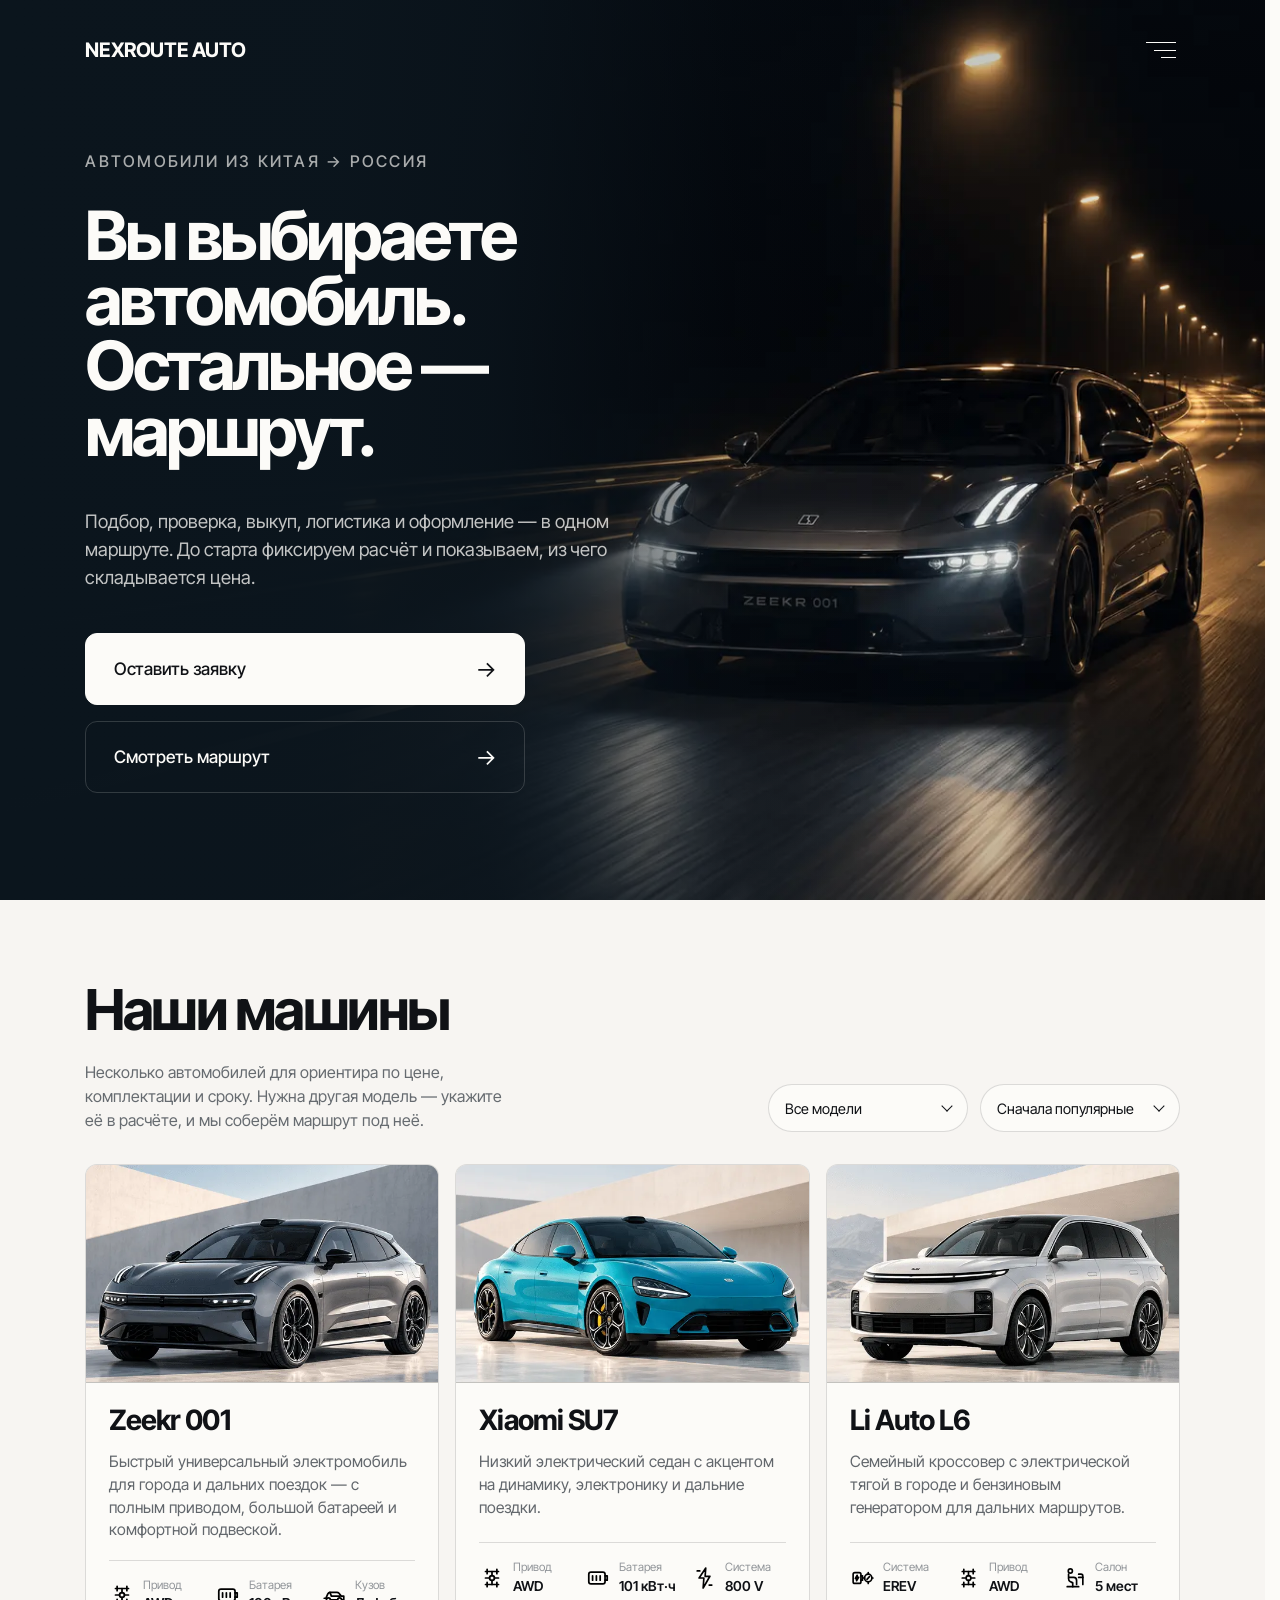
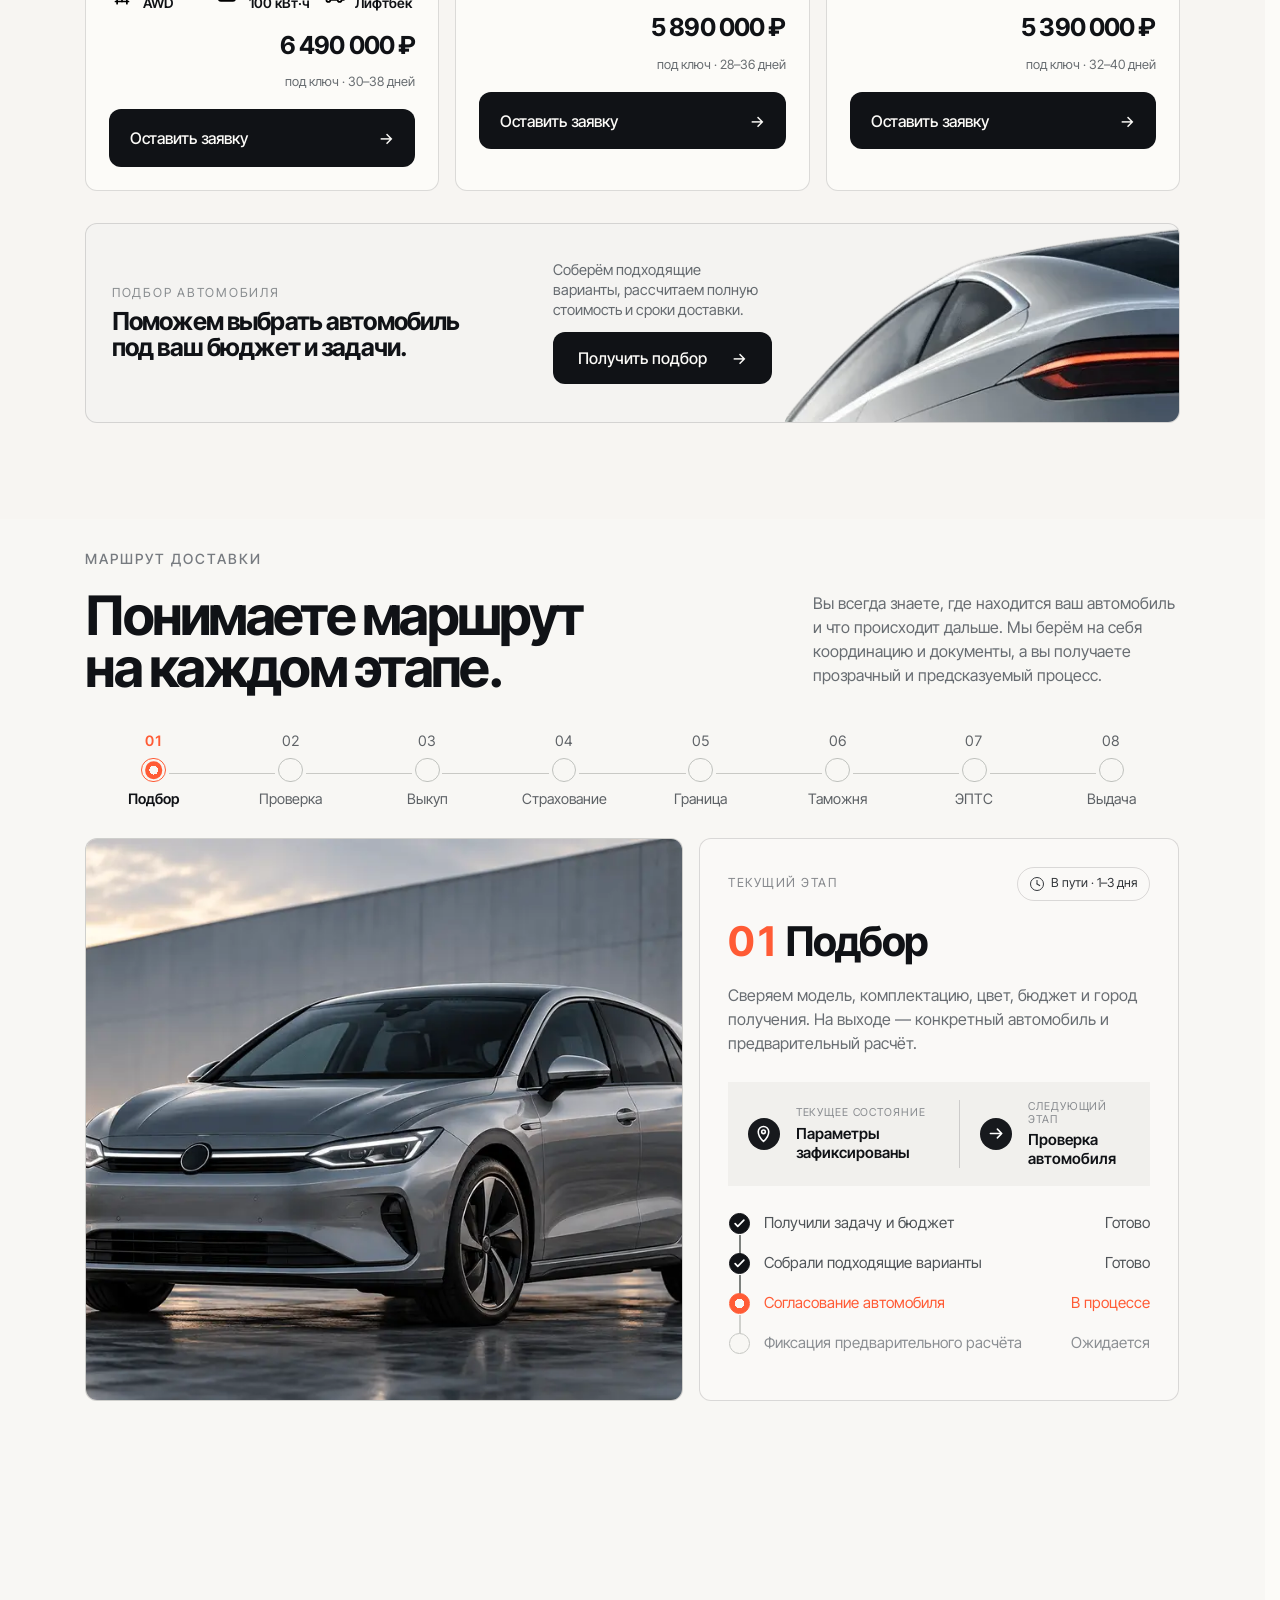
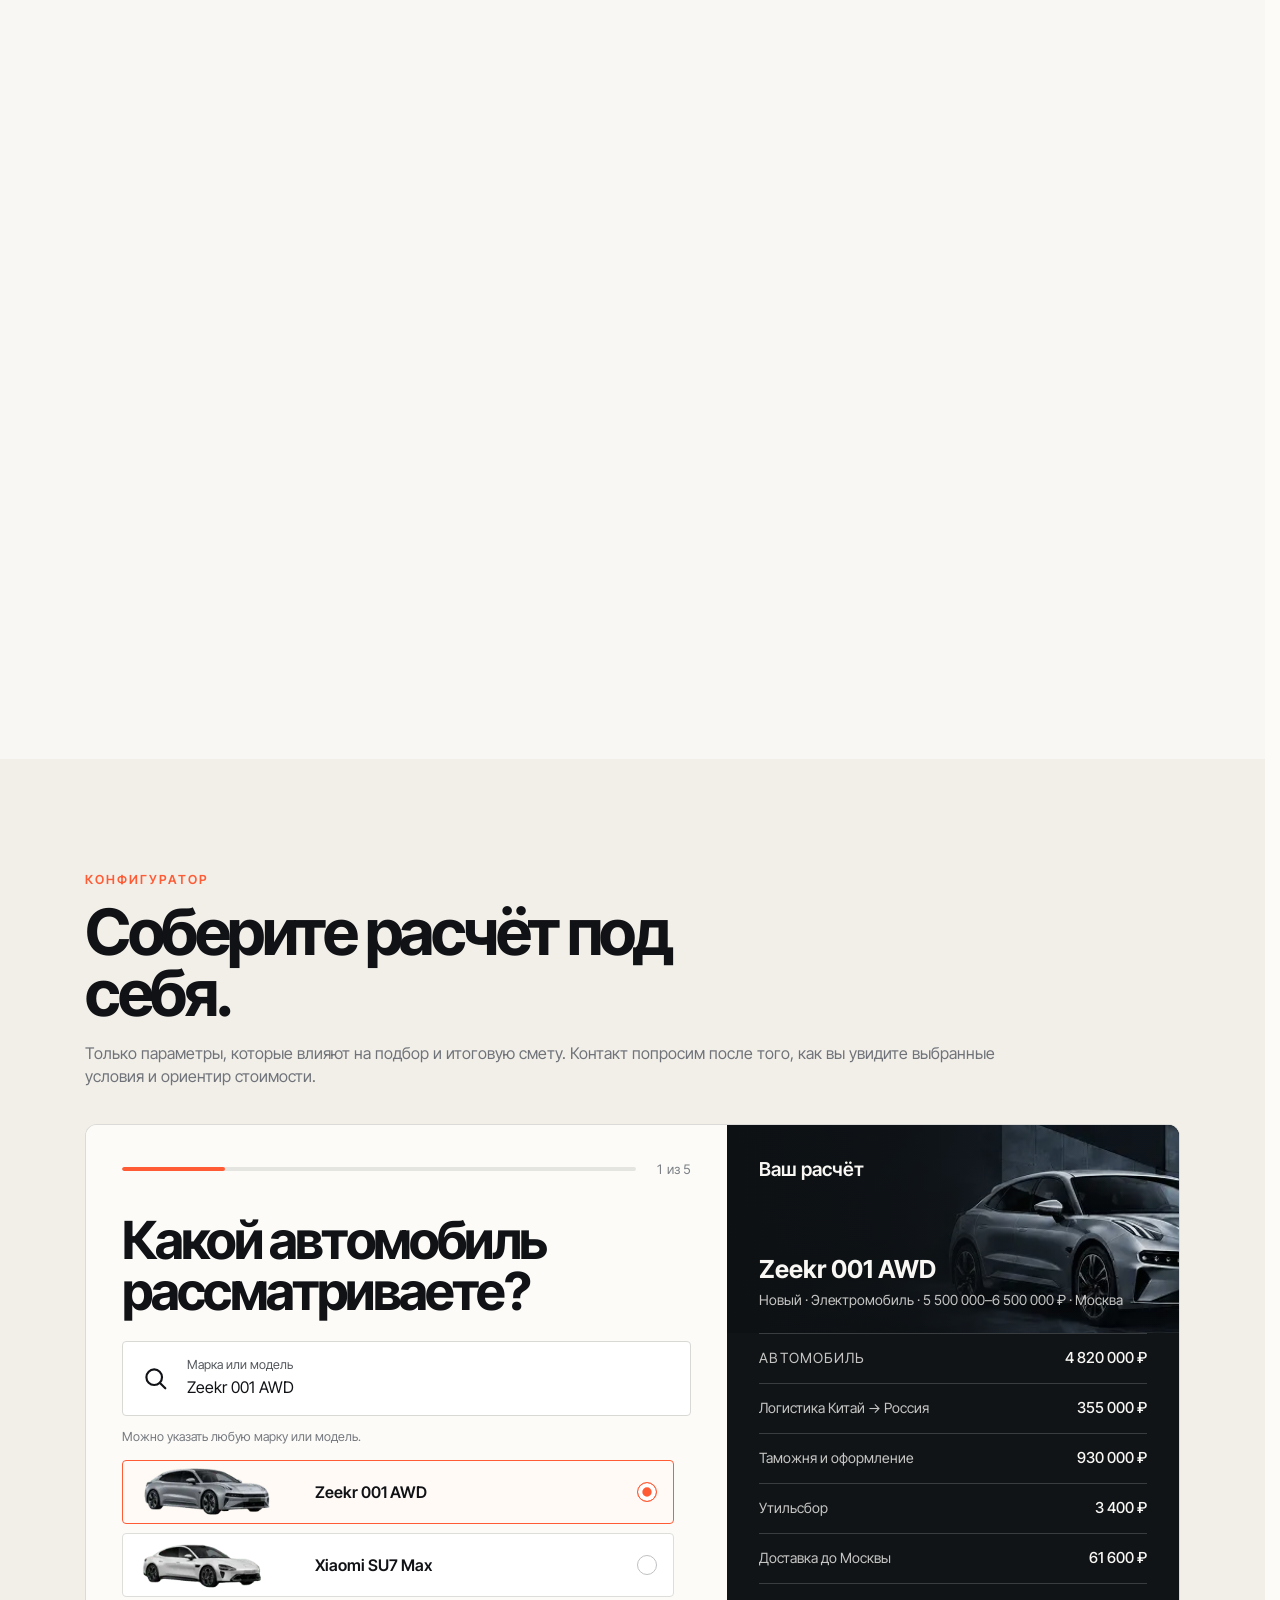
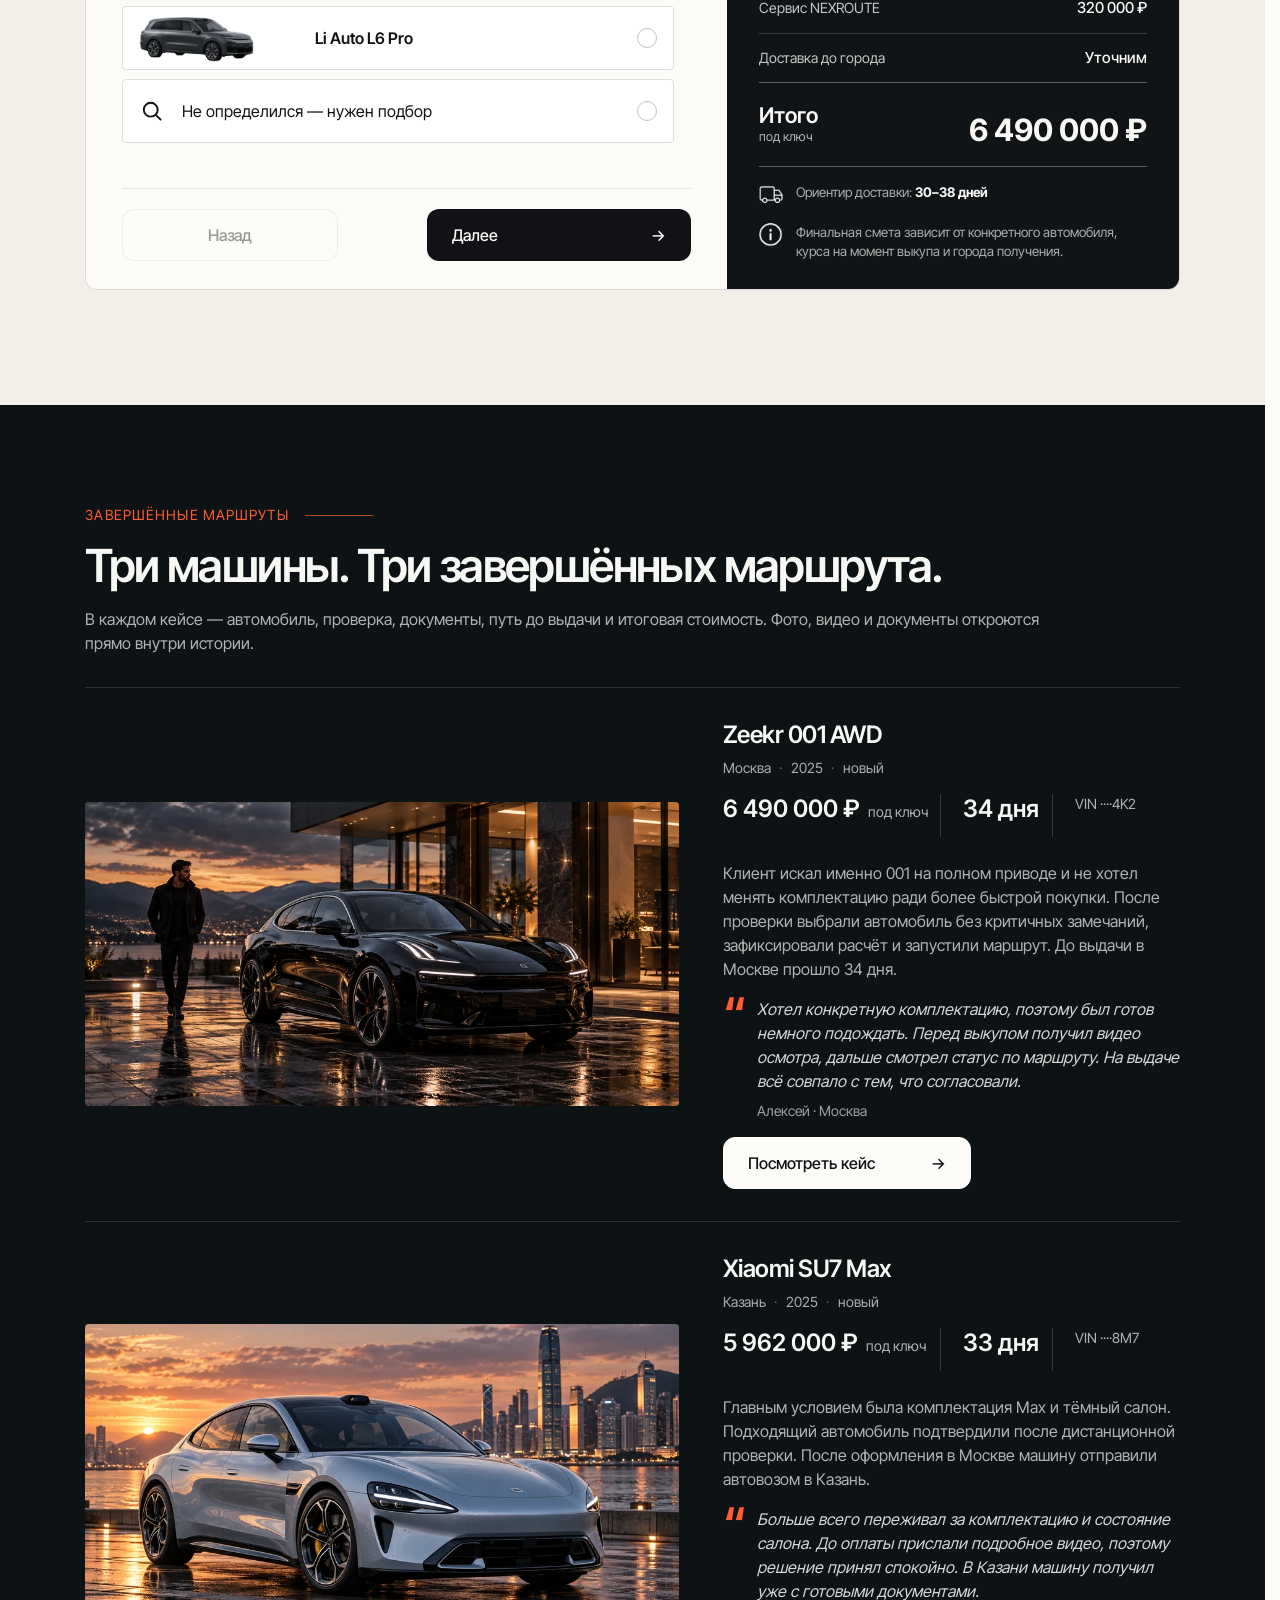
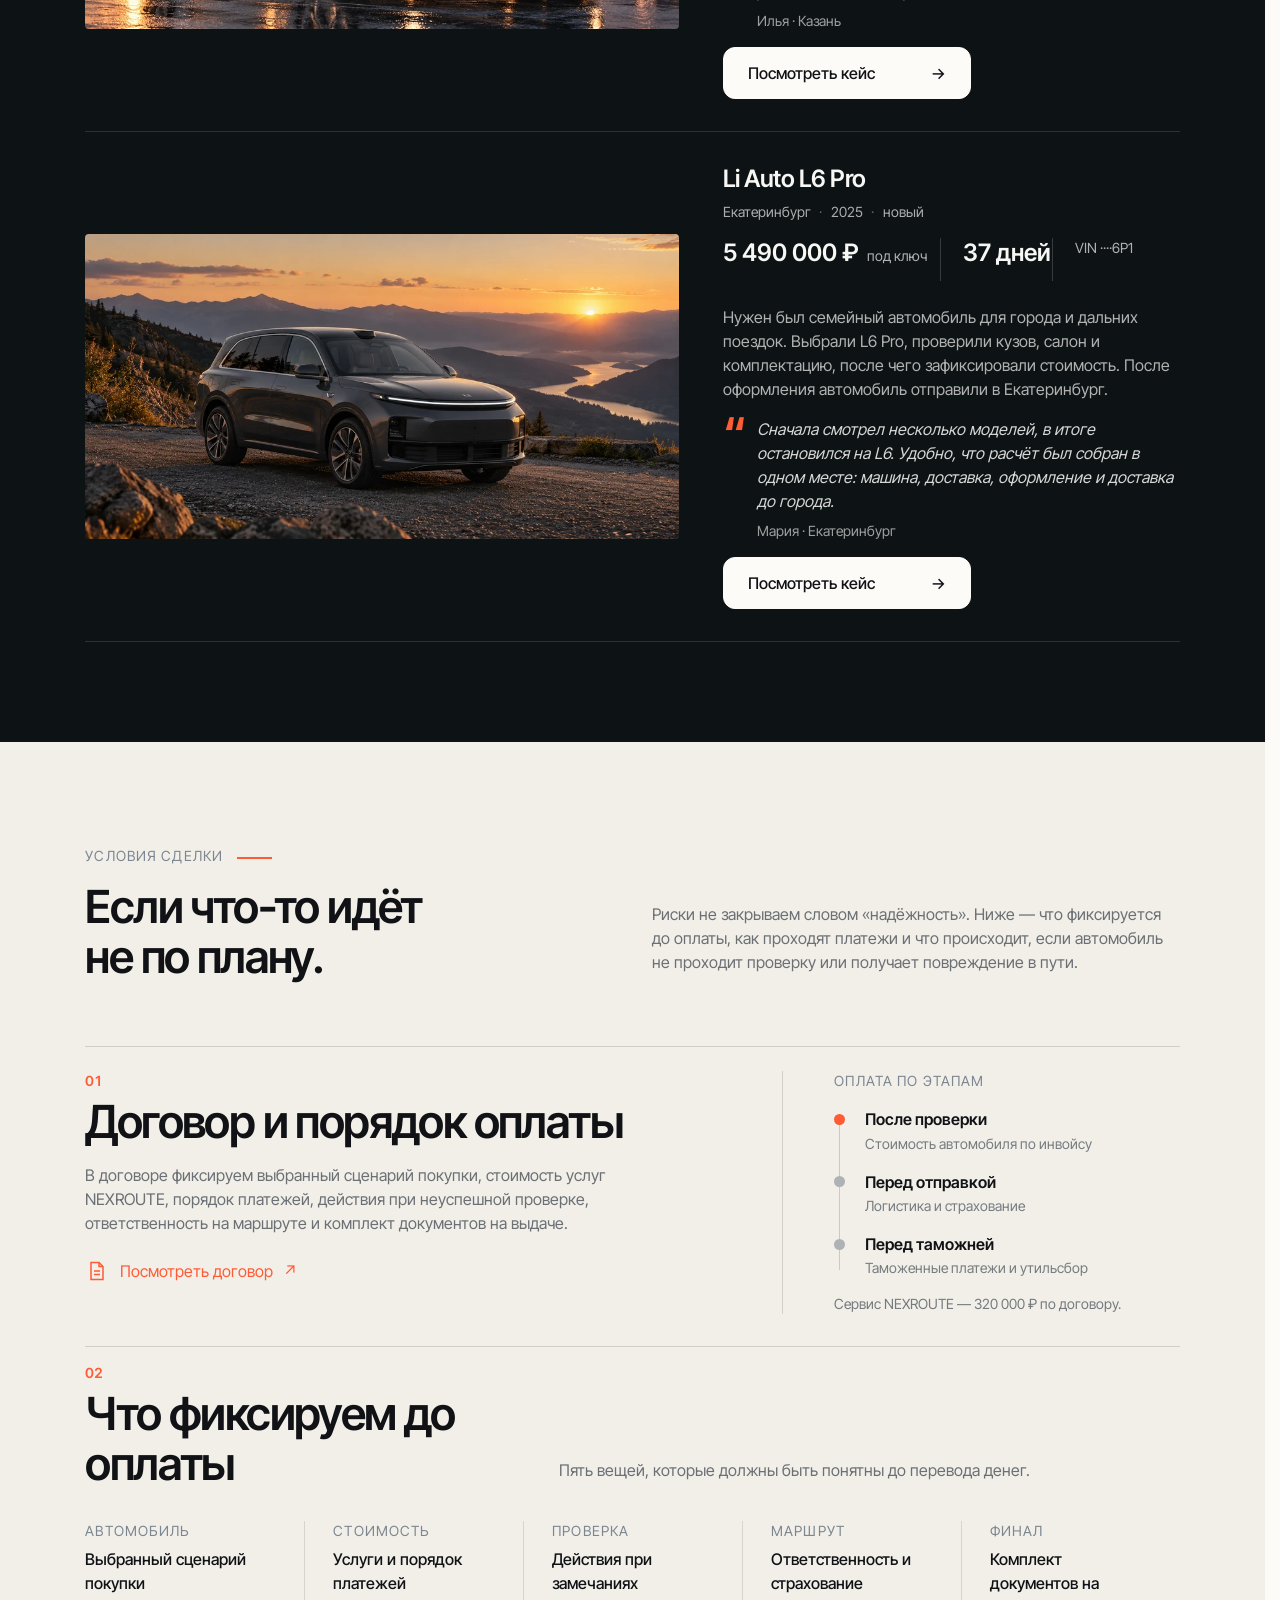
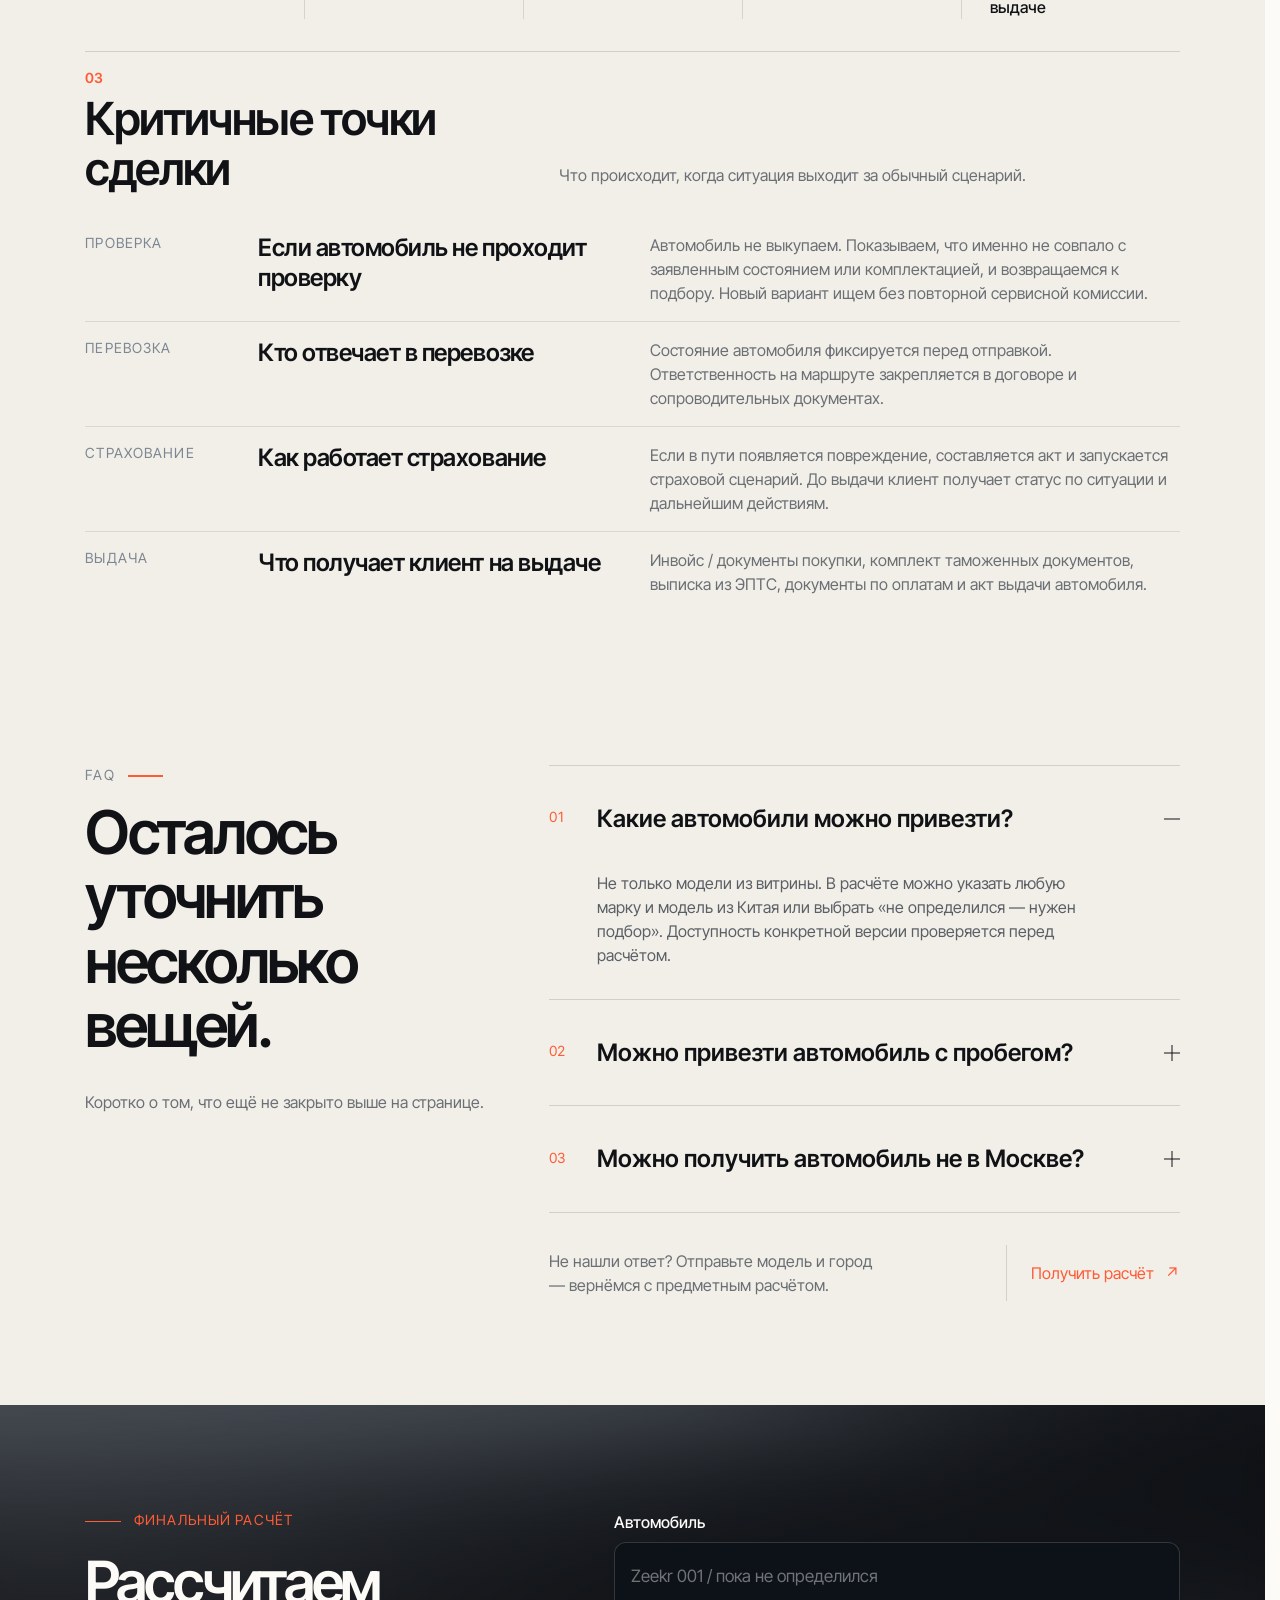
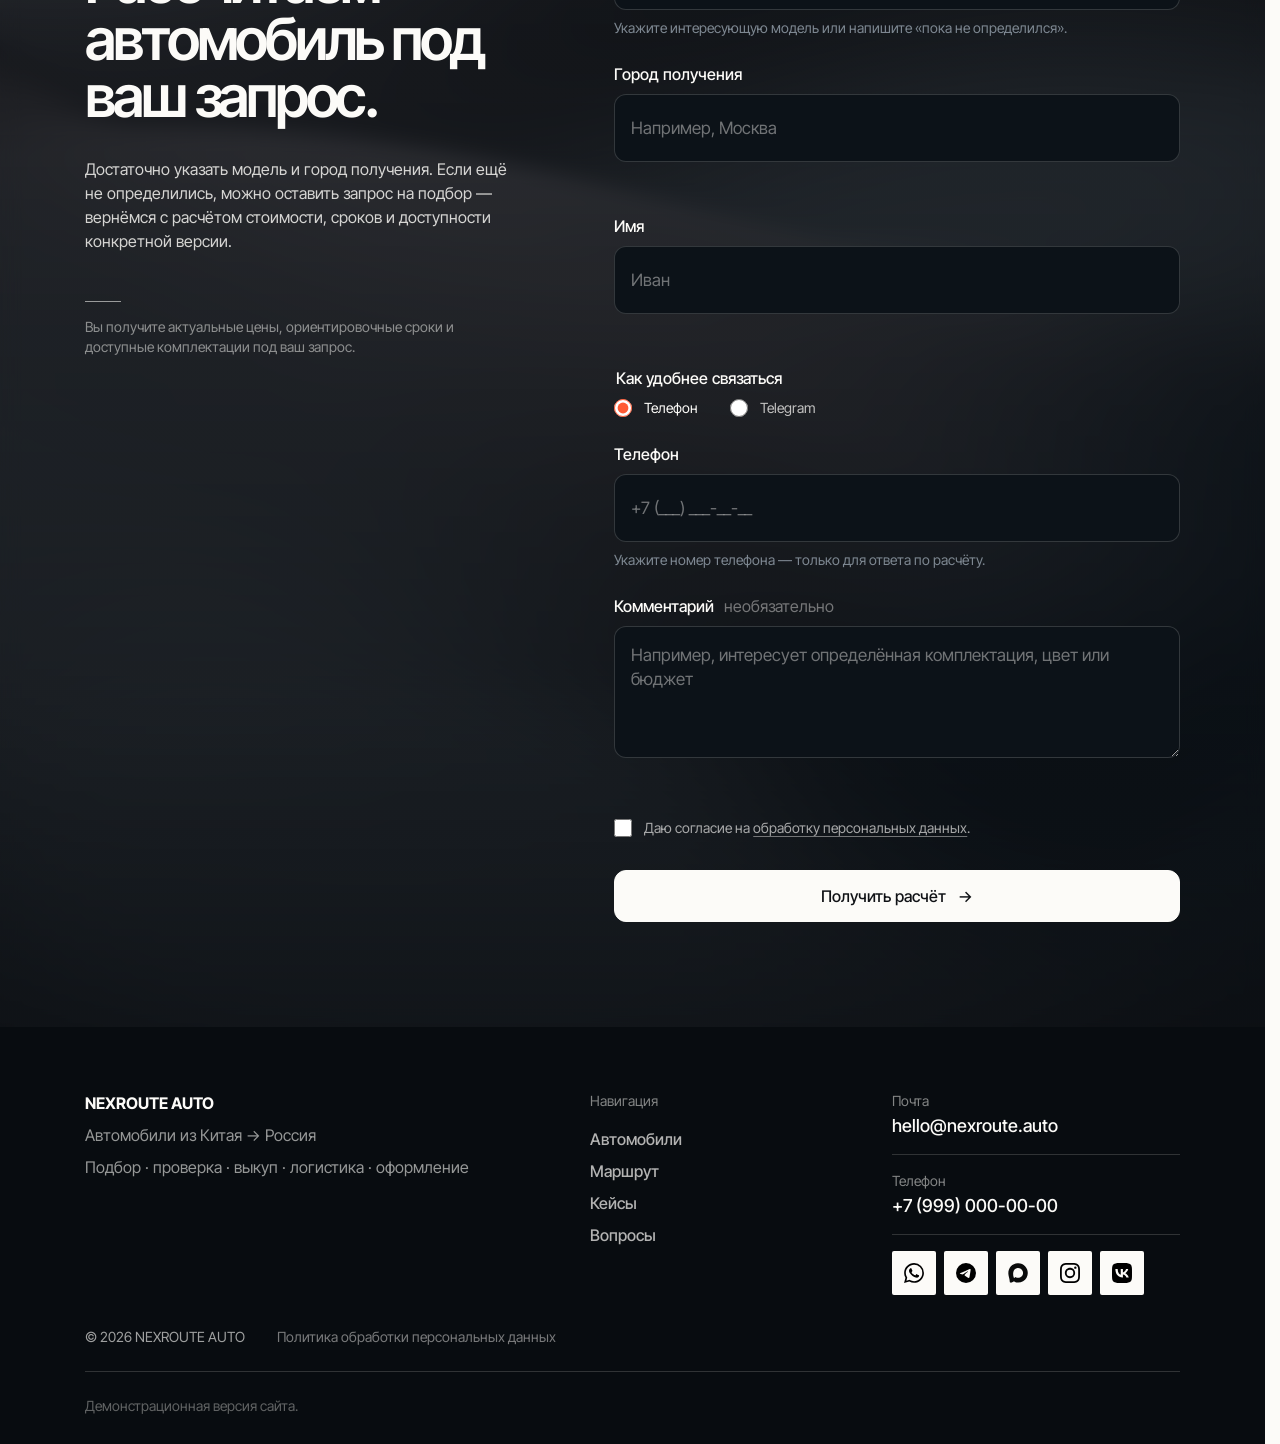
==== commit 07b5e6a6: "add shared footer to live demo" ====
--- a/live/index.html
+++ b/live/index.html
@@ -976,6 +976,40 @@
 
   </main>
 
+
+  <footer class="site-footer">
+    <div class="container site-footer__grid">
+      <div class="site-footer__brand">
+        <strong>NEXROUTE AUTO</strong>
+        <p>Автомобили из Китая → Россия</p>
+        <p>Подбор · проверка · выкуп · логистика · оформление</p>
+      </div>
+      <nav class="site-footer__nav" aria-label="Навигация в подвале">
+        <span class="site-footer__nav-title">Навигация</span>
+        <a class="link link--nav link--inverse" href="#cars">Автомобили</a>
+        <a class="link link--nav link--inverse" href="#journey">Маршрут</a>
+        <a class="link link--nav link--inverse" href="#proof">Кейсы</a>
+        <a class="link link--nav link--inverse" href="#faq">Вопросы</a>
+      </nav>
+      <div class="site-footer__contacts contact-list contact-list--inverse">
+        <a class="contact-list__link site-footer__contact-link" href="mailto:hello@nexroute.auto"><span class="contact-list__label">Почта</span><strong>hello@nexroute.auto</strong></a>
+        <a class="contact-list__link site-footer__contact-link" href="tel:+79990000000"><span class="contact-list__label">Телефон</span><strong>+7 (999) 000-00-00</strong></a>
+        <div class="social-links social-links--inverse" aria-label="Соцсети и мессенджеры">
+          <a class="social-links__link" href="https://wa.me/79990000000" target="_blank" rel="noopener noreferrer" aria-label="Перейти в WhatsApp" data-tooltip="Перейти в WhatsApp"><img src="../ui-kit/assets/social/whatsapp.svg" alt="" aria-hidden="true"></a>
+          <a class="social-links__link" href="https://t.me/nexroute_auto" target="_blank" rel="noopener noreferrer" aria-label="Перейти в Telegram" data-tooltip="Перейти в Telegram"><img src="../ui-kit/assets/social/telegram.svg" alt="" aria-hidden="true"></a>
+          <a class="social-links__link" href="https://max.ru/" target="_blank" rel="noopener noreferrer" aria-label="Перейти в MAX" data-tooltip="Перейти в MAX"><img src="../ui-kit/assets/social/max.svg" alt="" aria-hidden="true"></a>
+          <a class="social-links__link" href="https://www.instagram.com/" target="_blank" rel="noopener noreferrer" aria-label="Перейти в Instagram" data-tooltip="Перейти в Instagram"><img src="../ui-kit/assets/social/instagram.svg" alt="" aria-hidden="true"></a>
+          <a class="social-links__link" href="https://vk.com/" target="_blank" rel="noopener noreferrer" aria-label="Перейти в VK" data-tooltip="Перейти в VK"><img src="../ui-kit/assets/social/vk.svg" alt="" aria-hidden="true"></a>
+        </div>
+      </div>
+    </div>
+    <div class="container site-footer__legal">
+      <span class="site-footer__copyright">© 2026 NEXROUTE AUTO</span>
+      <a class="link link--inverse site-footer__legal-link" href="./privacy-policy.html">Политика обработки персональных данных</a>
+    </div>
+    <div class="container site-footer__demo">Демонстрационная версия сайта.</div>
+  </footer>
+
   <div class="toast-stack" aria-live="polite" aria-atomic="true" data-site-toasts></div>
 
   <div class="modal car-lead-modal" id="car-lead-modal" data-modal="car-lead-modal" aria-hidden="true" hidden>
--- a/live/styles.css
+++ b/live/styles.css
@@ -3449,9 +3449,7 @@
 .final-cta__consent:focus-within{color:var(--color-white)}
 .final-cta__submit{
   width:100%;
-  min-height:4.25rem;
   margin-top:var(--space-1);
-  font-weight:600;
 }
 @media(max-width:72rem){
   .final-cta{
@@ -3516,12 +3514,105 @@
   .final-cta__form .field__control--textarea{
     min-height:7rem;
   }
-  .final-cta__submit{
-    min-height:3.75rem;
-  }
 }
 @media(prefers-reduced-motion:reduce){
   .final-cta__gradient-wrap{
     transition:none;
   }
 }
+
+
+/* STANDALONE / LEGAL + 404 */
+.standalone-page{
+  min-height:100svh;
+  display:flex;
+  flex-direction:column;
+  background:var(--color-paper);
+  color:var(--color-ink);
+}
+.standalone-page__main{
+  flex:1;
+}
+.policy-page__hero{
+  padding:clamp(4rem,8vw,7.5rem) 0 clamp(3rem,5vw,5rem);
+}
+.policy-page__title{
+  margin-top:var(--space-3);
+}
+.policy-page__lead{
+  margin-top:var(--space-4);
+  color:#62676c;
+}
+.policy-page__notice{
+  margin-top:var(--space-5);
+  border-left:2px solid var(--color-signal);
+  border-radius:0 var(--radius-sm) var(--radius-sm) 0;
+}
+.policy-page__notice .surface-card__body{
+  padding:var(--space-3) var(--space-4);
+  color:#62676c;
+}
+.policy-page__content{
+  padding-bottom:clamp(5rem,9vw,9rem);
+}
+.policy-page__section{
+  padding:var(--space-5) 0;
+  border-top:1px solid var(--color-line);
+}
+.policy-page__section p{
+  margin-top:var(--space-3);
+  color:#5f6469;
+}
+.policy-page__section ul{
+  margin:var(--space-3) 0 0;
+  padding-left:1.25rem;
+  color:#5f6469;
+}
+.policy-page__section li+li{
+  margin-top:.55rem;
+}
+.policy-page__section table{
+  width:100%;
+}
+.standalone-page--dark{
+  background:#0b0e12;
+  color:var(--color-white);
+}
+.not-found-page{
+  position:relative;
+  min-height:calc(100svh - var(--header-h));
+  display:grid;
+  align-items:center;
+  overflow:hidden;
+  padding:clamp(4rem,8vw,8rem) 0;
+  background:#0b0e12;
+  color:var(--color-white);
+  isolation:isolate;
+}
+.not-found-page__inner{
+  position:relative;
+  z-index:1;
+  display:flex;
+  flex-direction:column;
+  align-items:center;
+  text-align:center;
+}
+.not-found-page__eyebrow{
+  color:var(--color-signal);
+  font-weight:600;
+}
+.not-found-page__title{
+  margin-top:var(--space-3);
+}
+.not-found-page__text{
+  margin-top:var(--space-4);
+  color:rgba(252,251,248,.76);
+}
+.not-found-page__action{
+  margin-top:var(--space-5);
+}
+@media(max-width:48rem){
+  .policy-page__hero{
+    padding-top:3.5rem;
+  }
+}
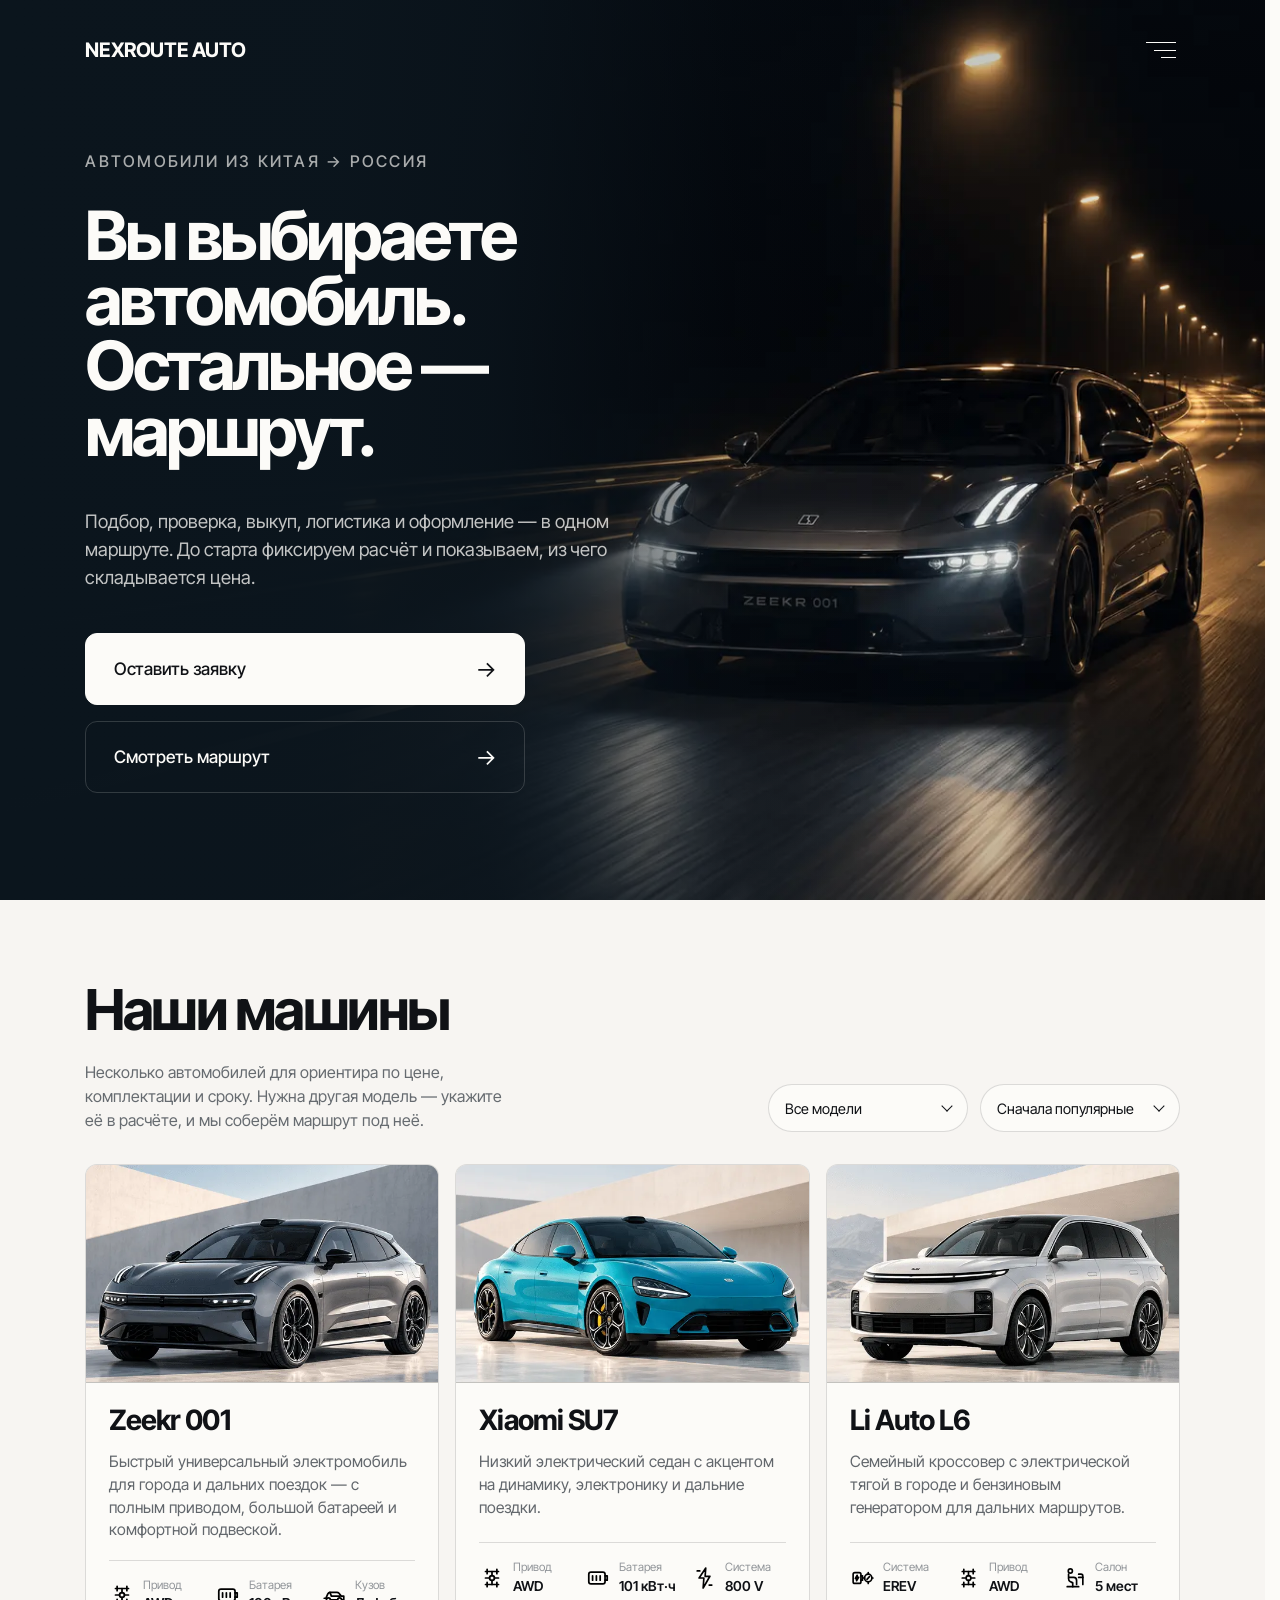
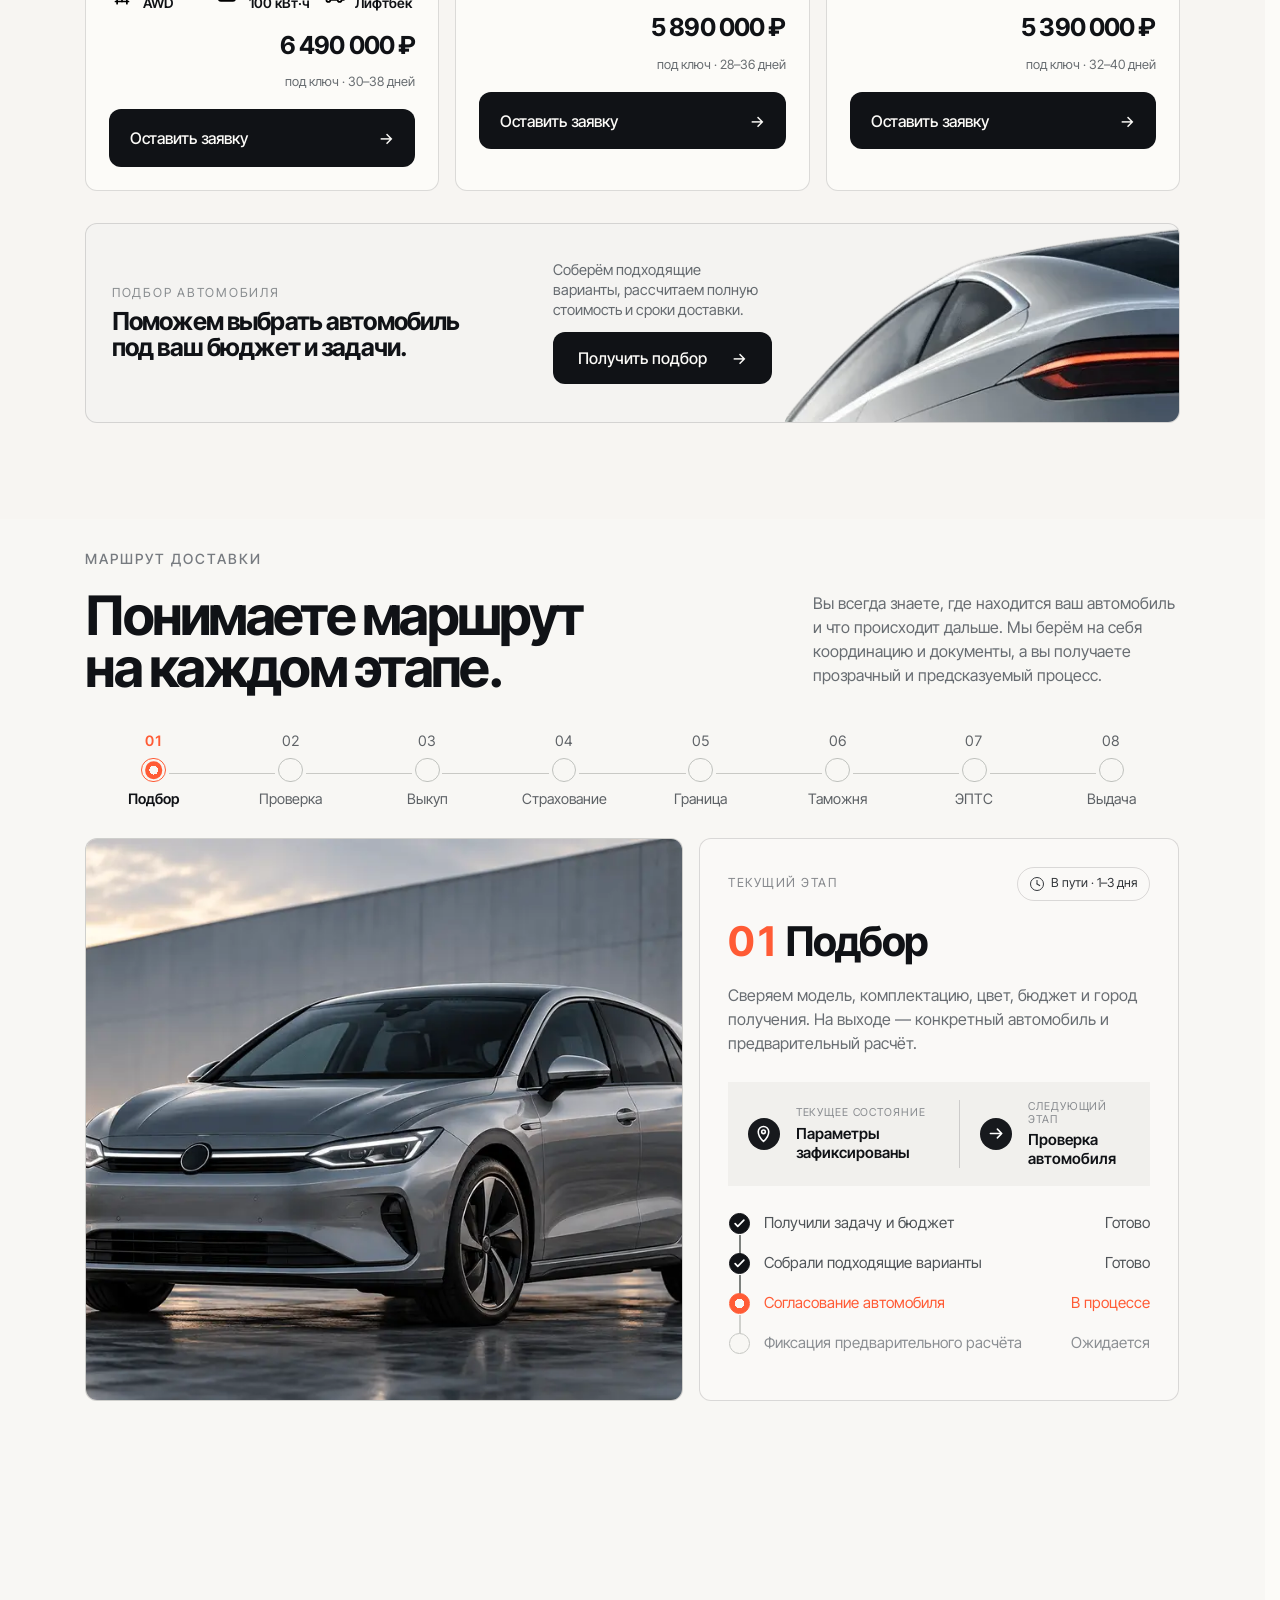
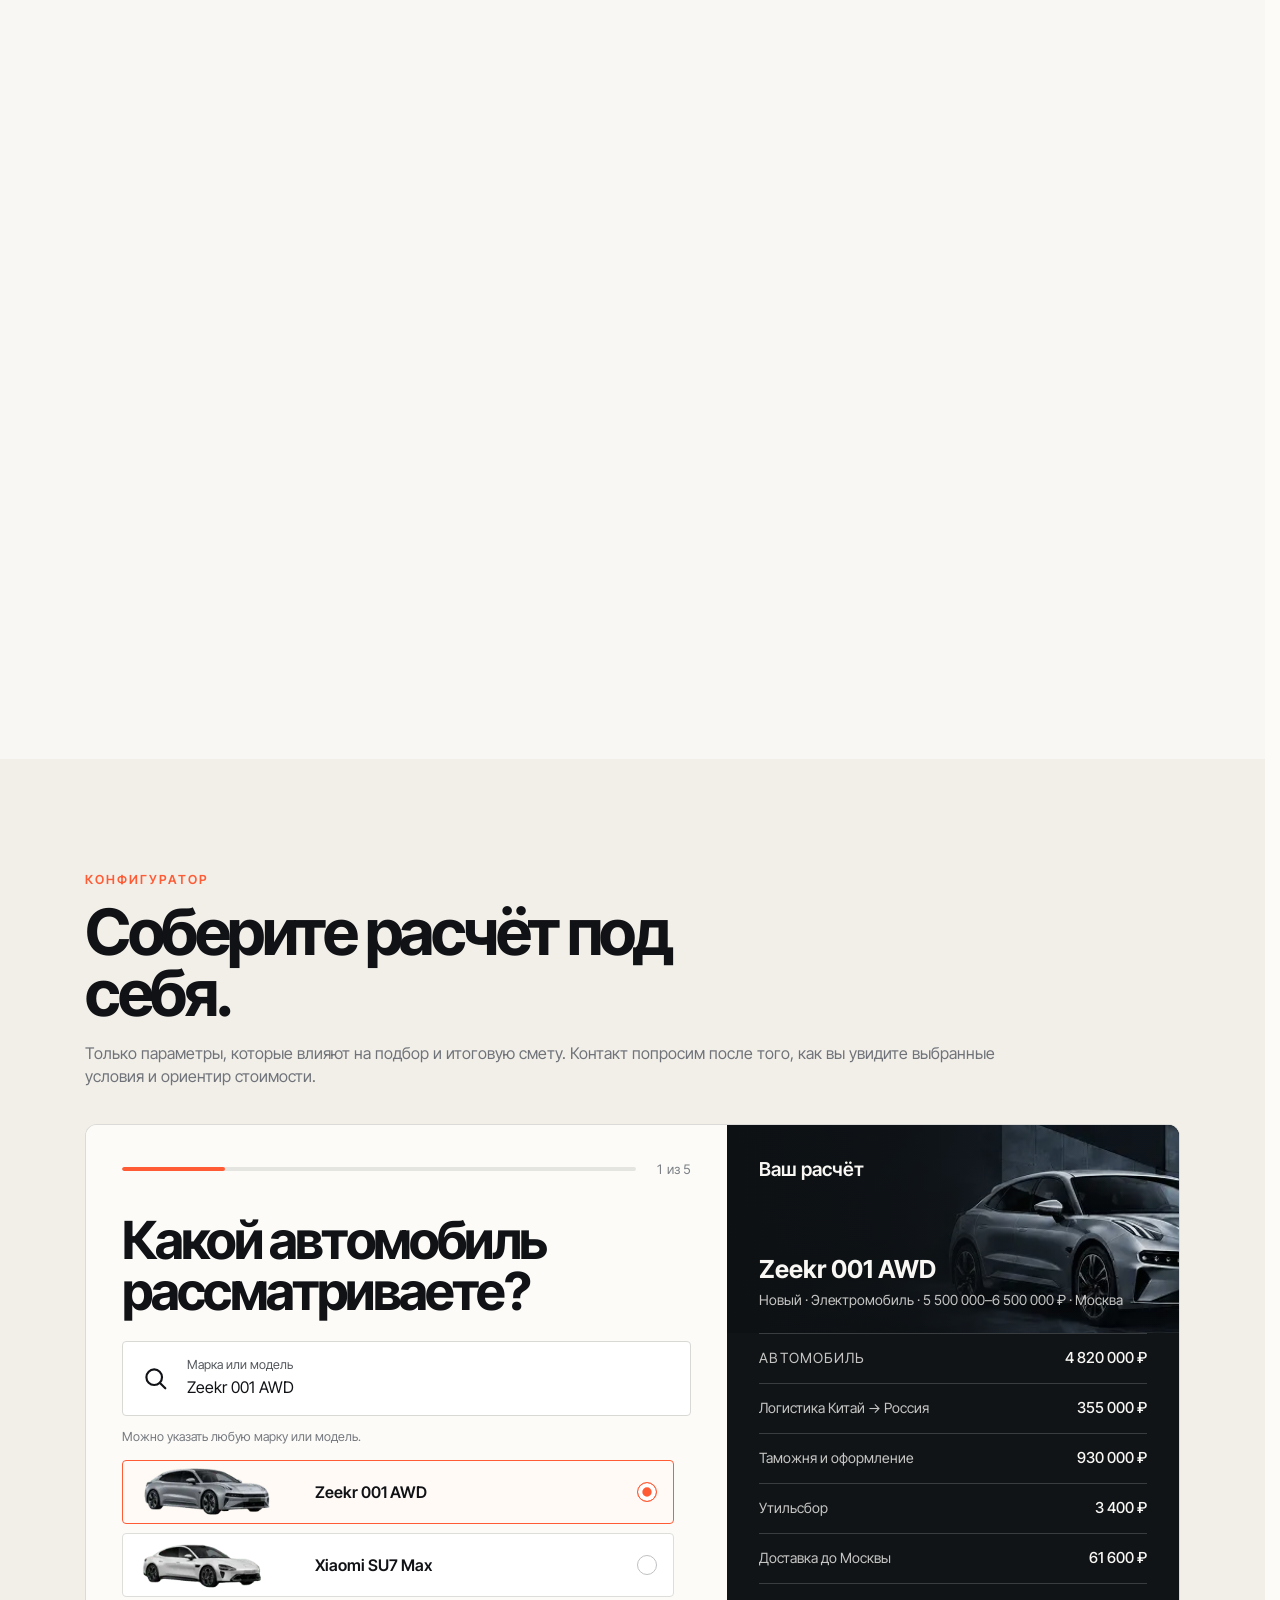
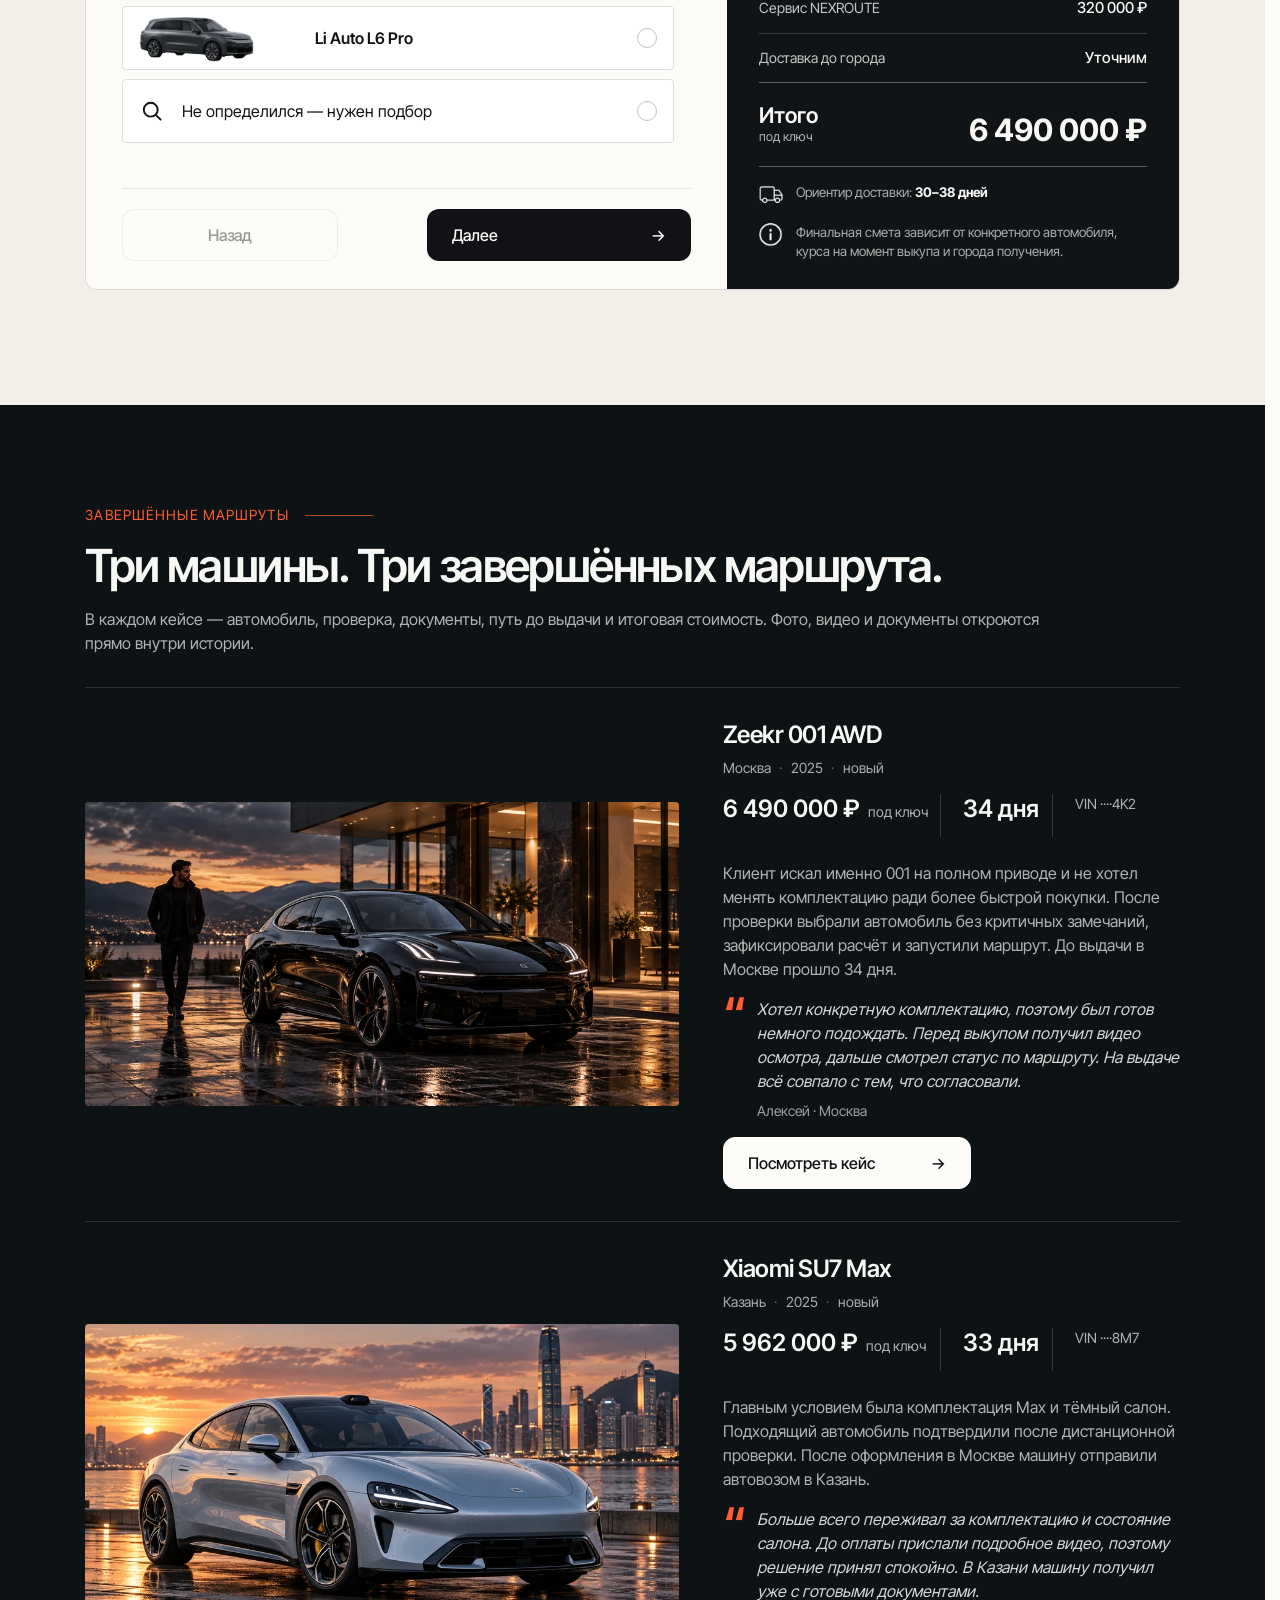
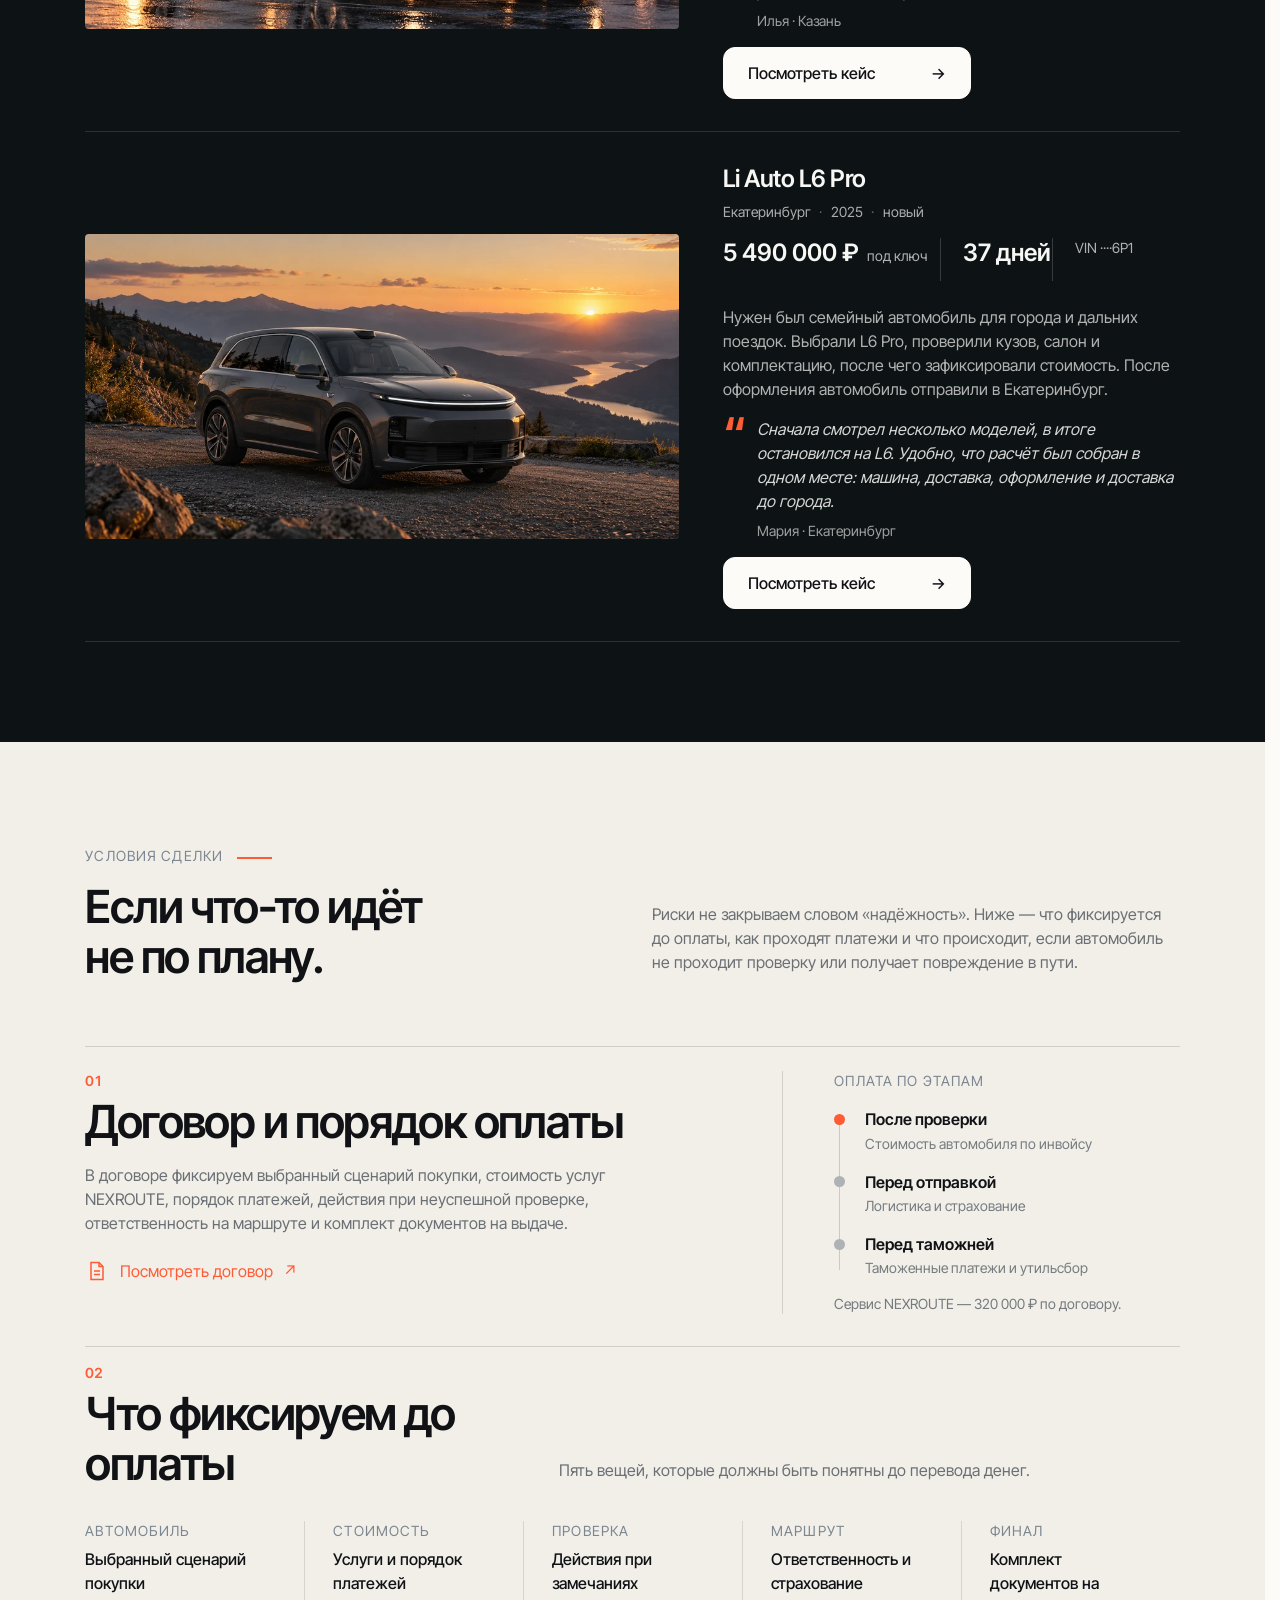
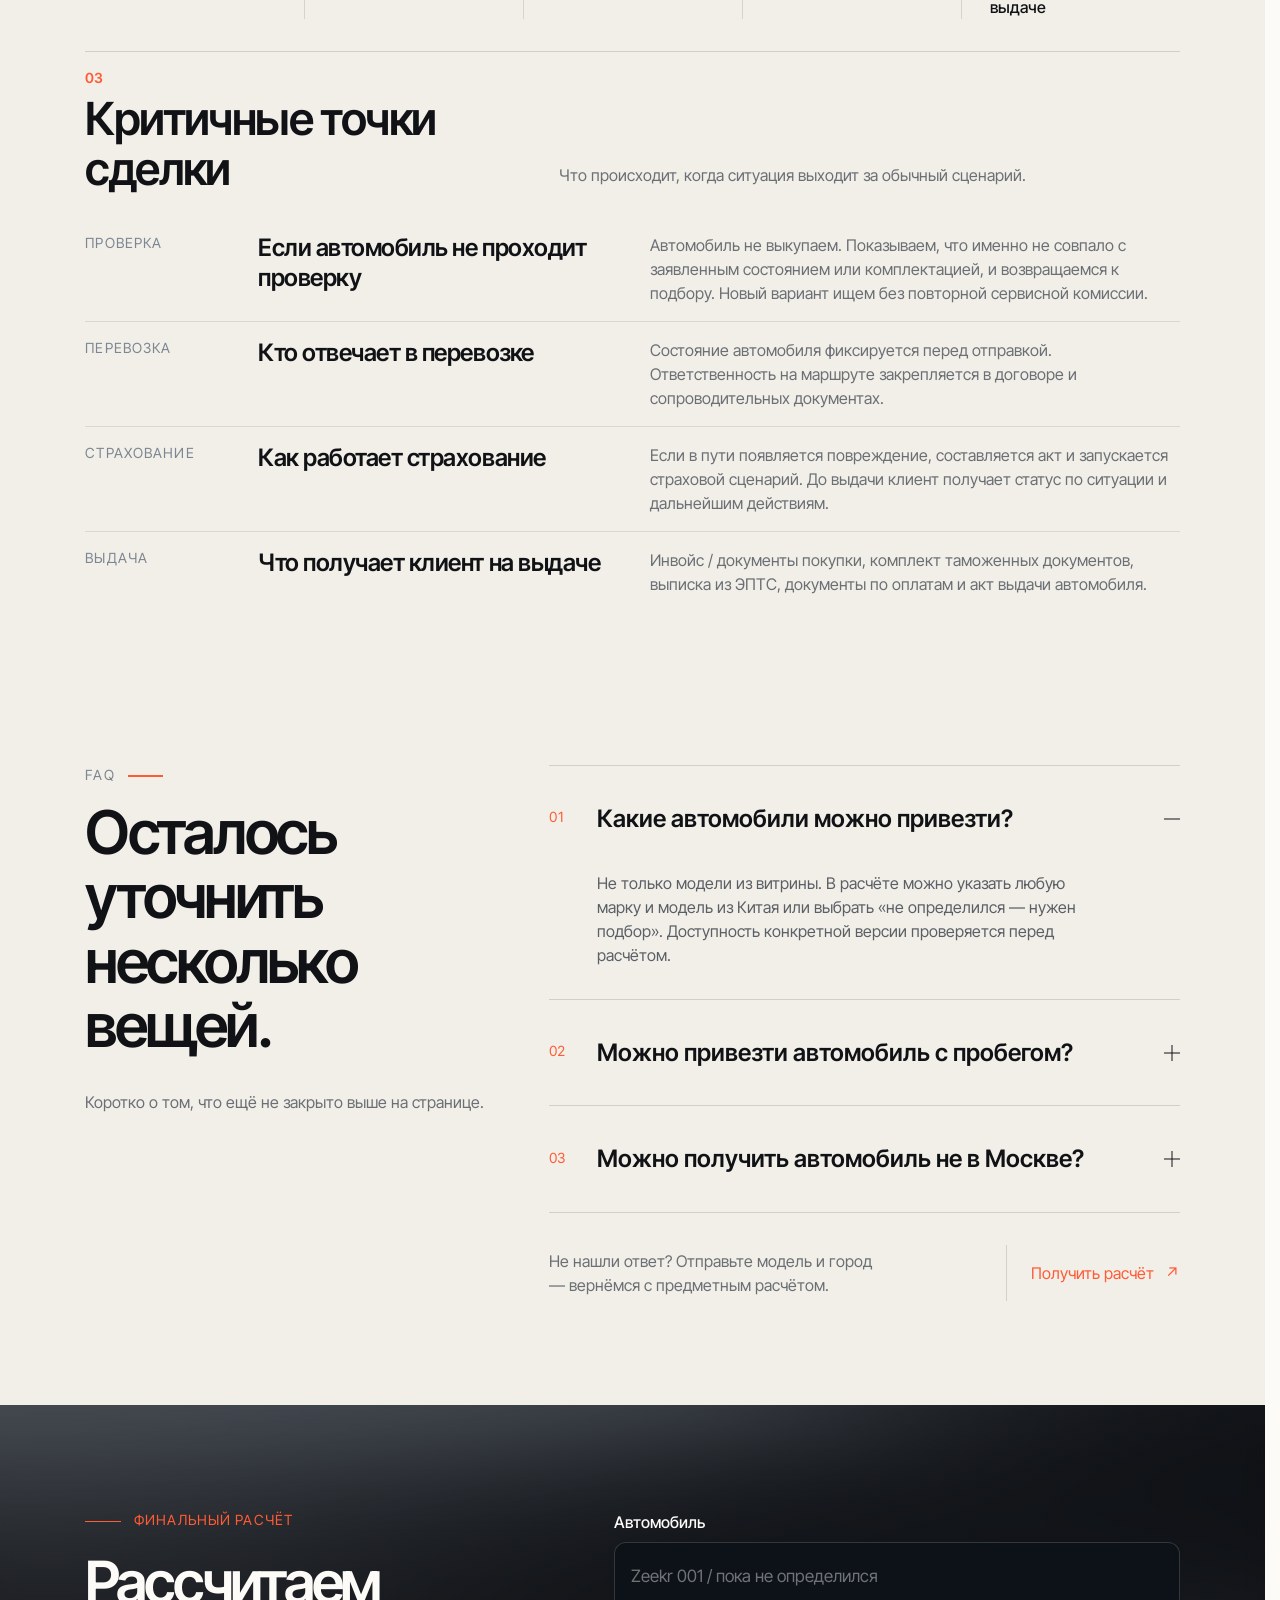
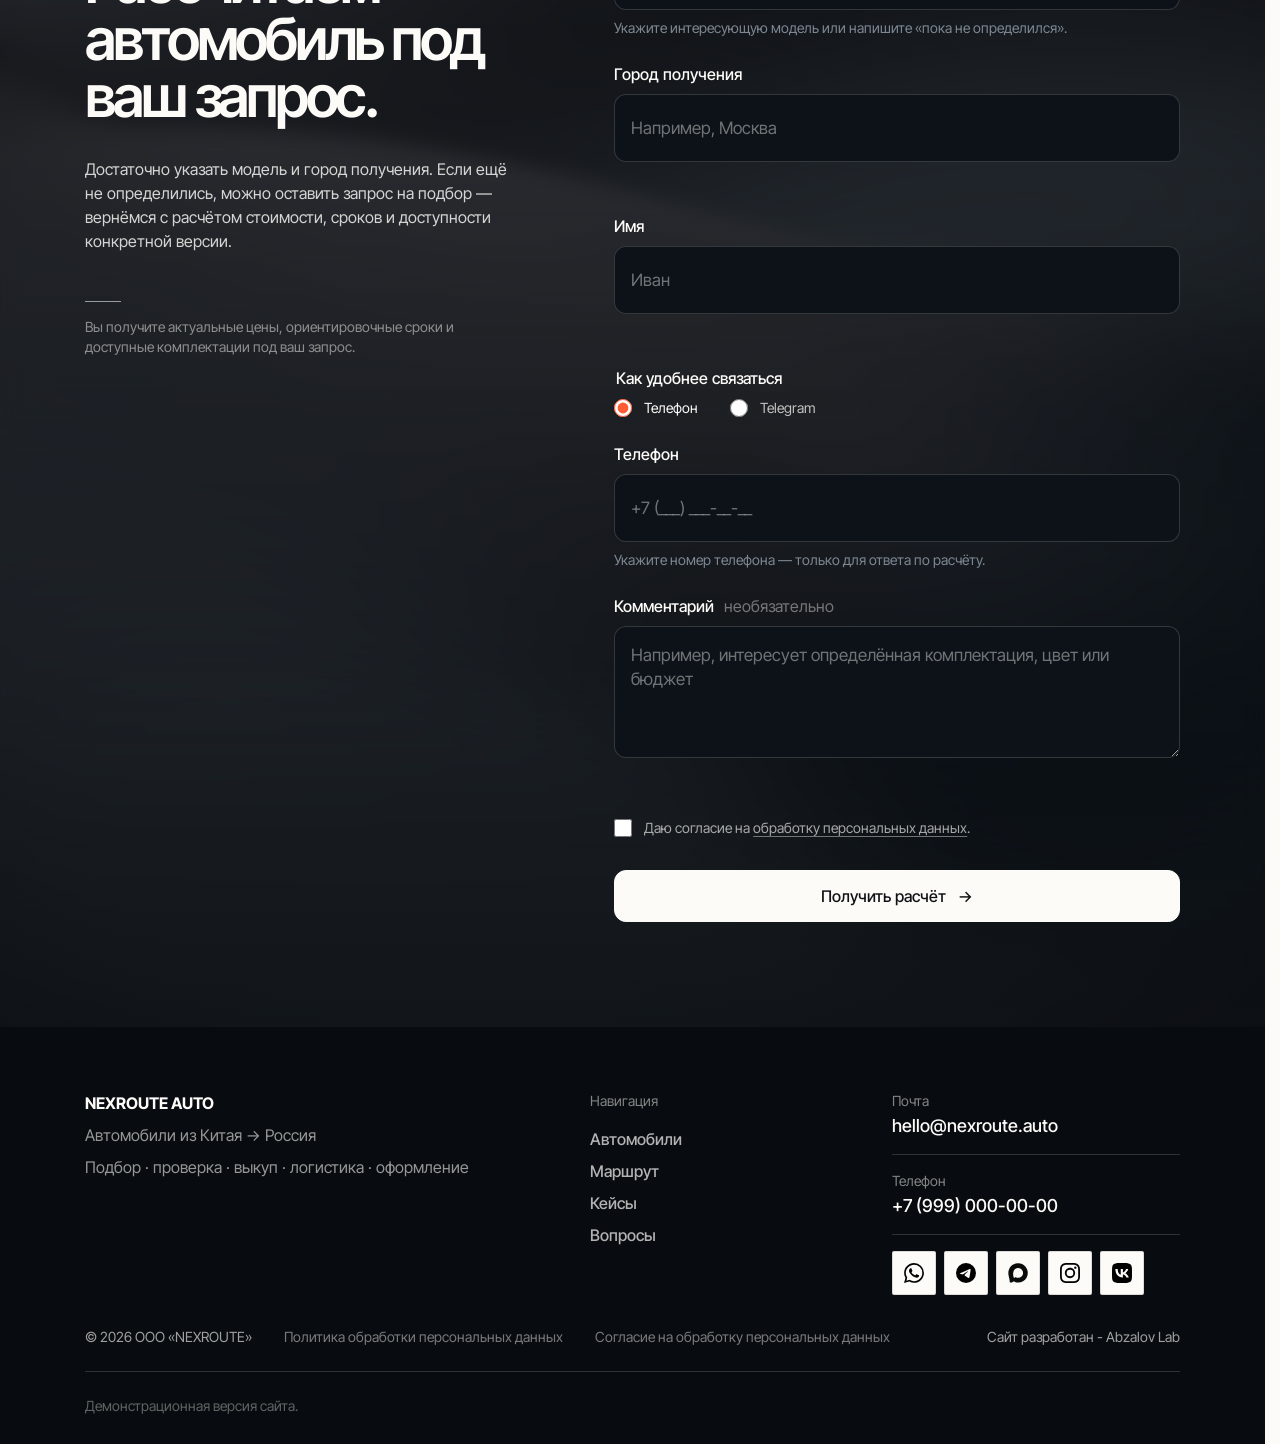
==== commit 82f658d8: "align live footer with UI kit" ====
--- a/live/index.html
+++ b/live/index.html
@@ -994,7 +994,7 @@
       <div class="site-footer__contacts contact-list contact-list--inverse">
         <a class="contact-list__link site-footer__contact-link" href="mailto:hello@nexroute.auto"><span class="contact-list__label">Почта</span><strong>hello@nexroute.auto</strong></a>
         <a class="contact-list__link site-footer__contact-link" href="tel:+79990000000"><span class="contact-list__label">Телефон</span><strong>+7 (999) 000-00-00</strong></a>
-        <div class="social-links social-links--inverse" aria-label="Соцсети и мессенджеры">
+        <div class="social-links" aria-label="Соцсети и мессенджеры">
           <a class="social-links__link" href="https://wa.me/79990000000" target="_blank" rel="noopener noreferrer" aria-label="Перейти в WhatsApp" data-tooltip="Перейти в WhatsApp"><img src="../ui-kit/assets/social/whatsapp.svg" alt="" aria-hidden="true"></a>
           <a class="social-links__link" href="https://t.me/nexroute_auto" target="_blank" rel="noopener noreferrer" aria-label="Перейти в Telegram" data-tooltip="Перейти в Telegram"><img src="../ui-kit/assets/social/telegram.svg" alt="" aria-hidden="true"></a>
           <a class="social-links__link" href="https://max.ru/" target="_blank" rel="noopener noreferrer" aria-label="Перейти в MAX" data-tooltip="Перейти в MAX"><img src="../ui-kit/assets/social/max.svg" alt="" aria-hidden="true"></a>
@@ -1004,8 +1004,10 @@
       </div>
     </div>
     <div class="container site-footer__legal">
-      <span class="site-footer__copyright">© 2026 NEXROUTE AUTO</span>
+      <span class="site-footer__copyright">© 2026 ООО «NEXROUTE»</span>
       <a class="link link--inverse site-footer__legal-link" href="./privacy-policy.html">Политика обработки персональных данных</a>
+      <a class="link link--inverse site-footer__legal-link" href="./personal-data-consent.html">Согласие на обработку персональных данных</a>
+      <span class="site-footer__credit">Сайт разработан - <a class="link link--inverse site-footer__credit-link" href="https://limitlesscreators.ru">Abzalov Lab</a></span>
     </div>
     <div class="container site-footer__demo">Демонстрационная версия сайта.</div>
   </footer>
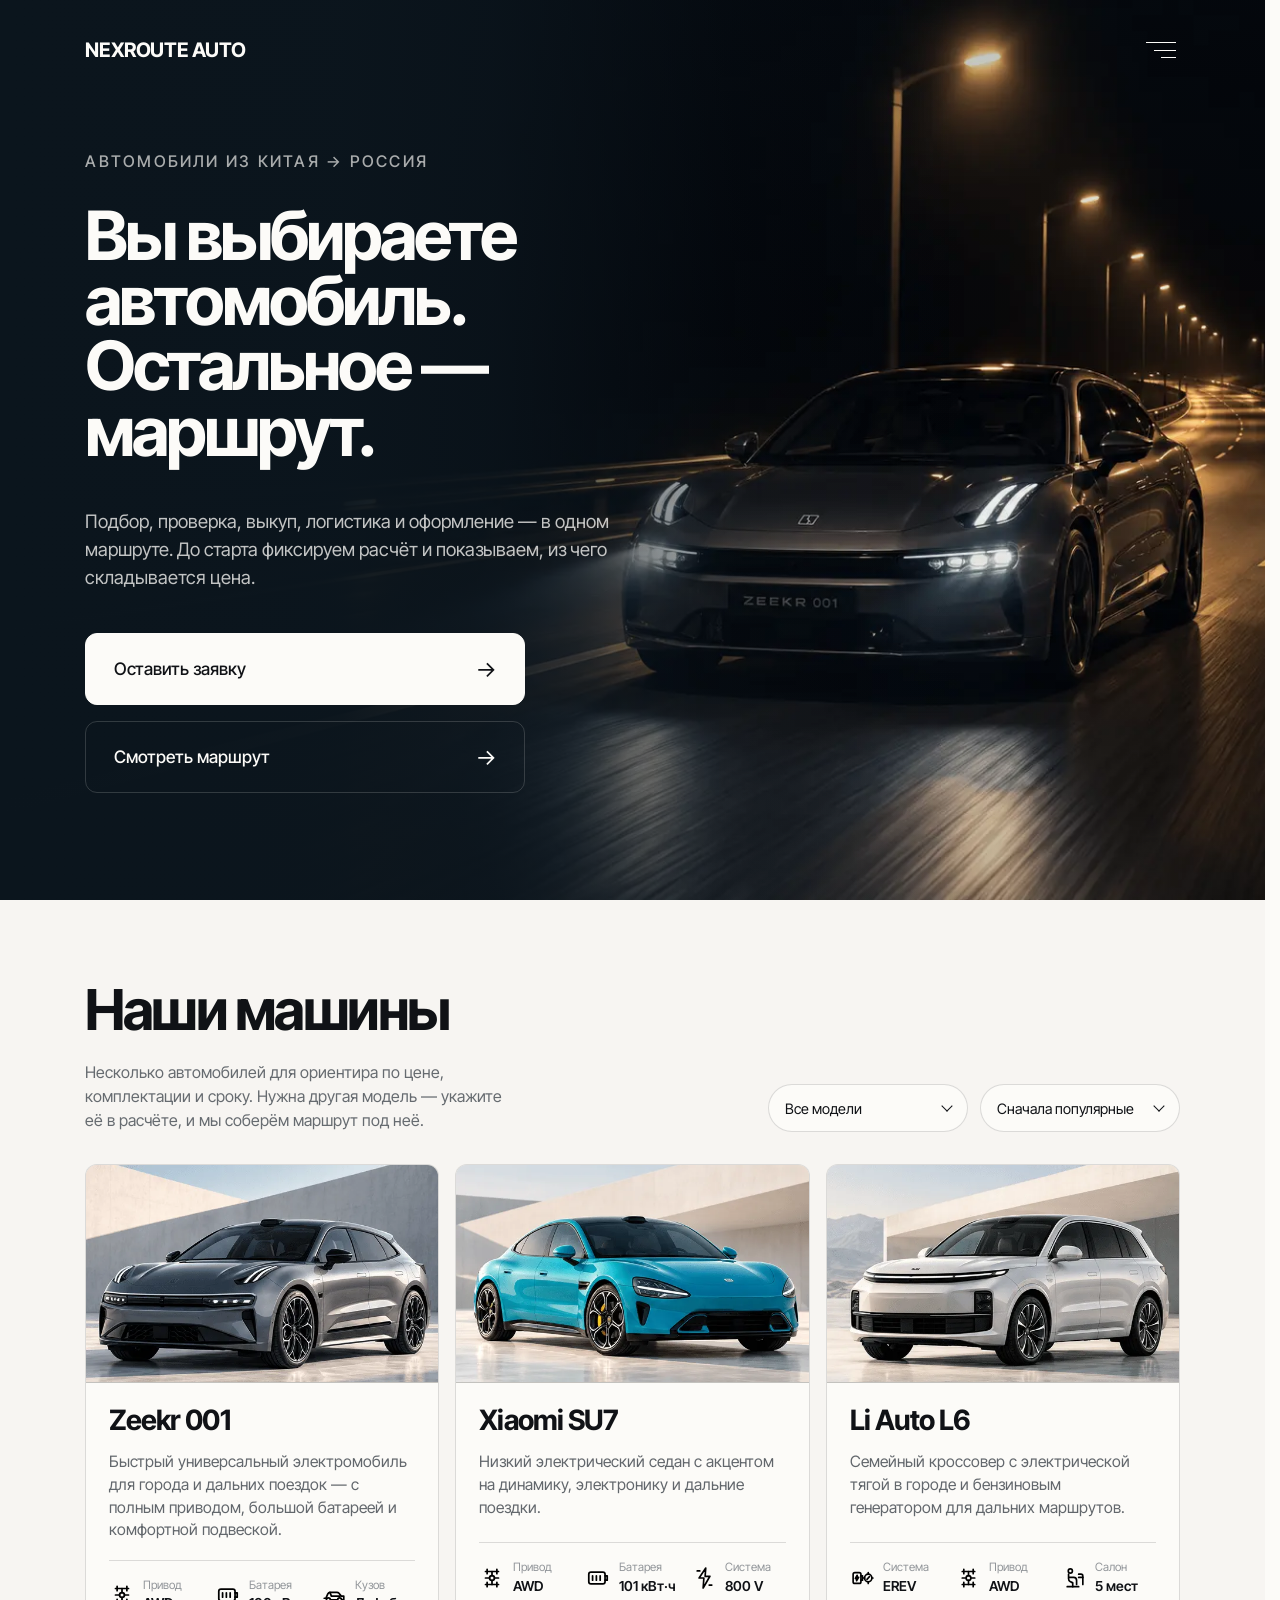
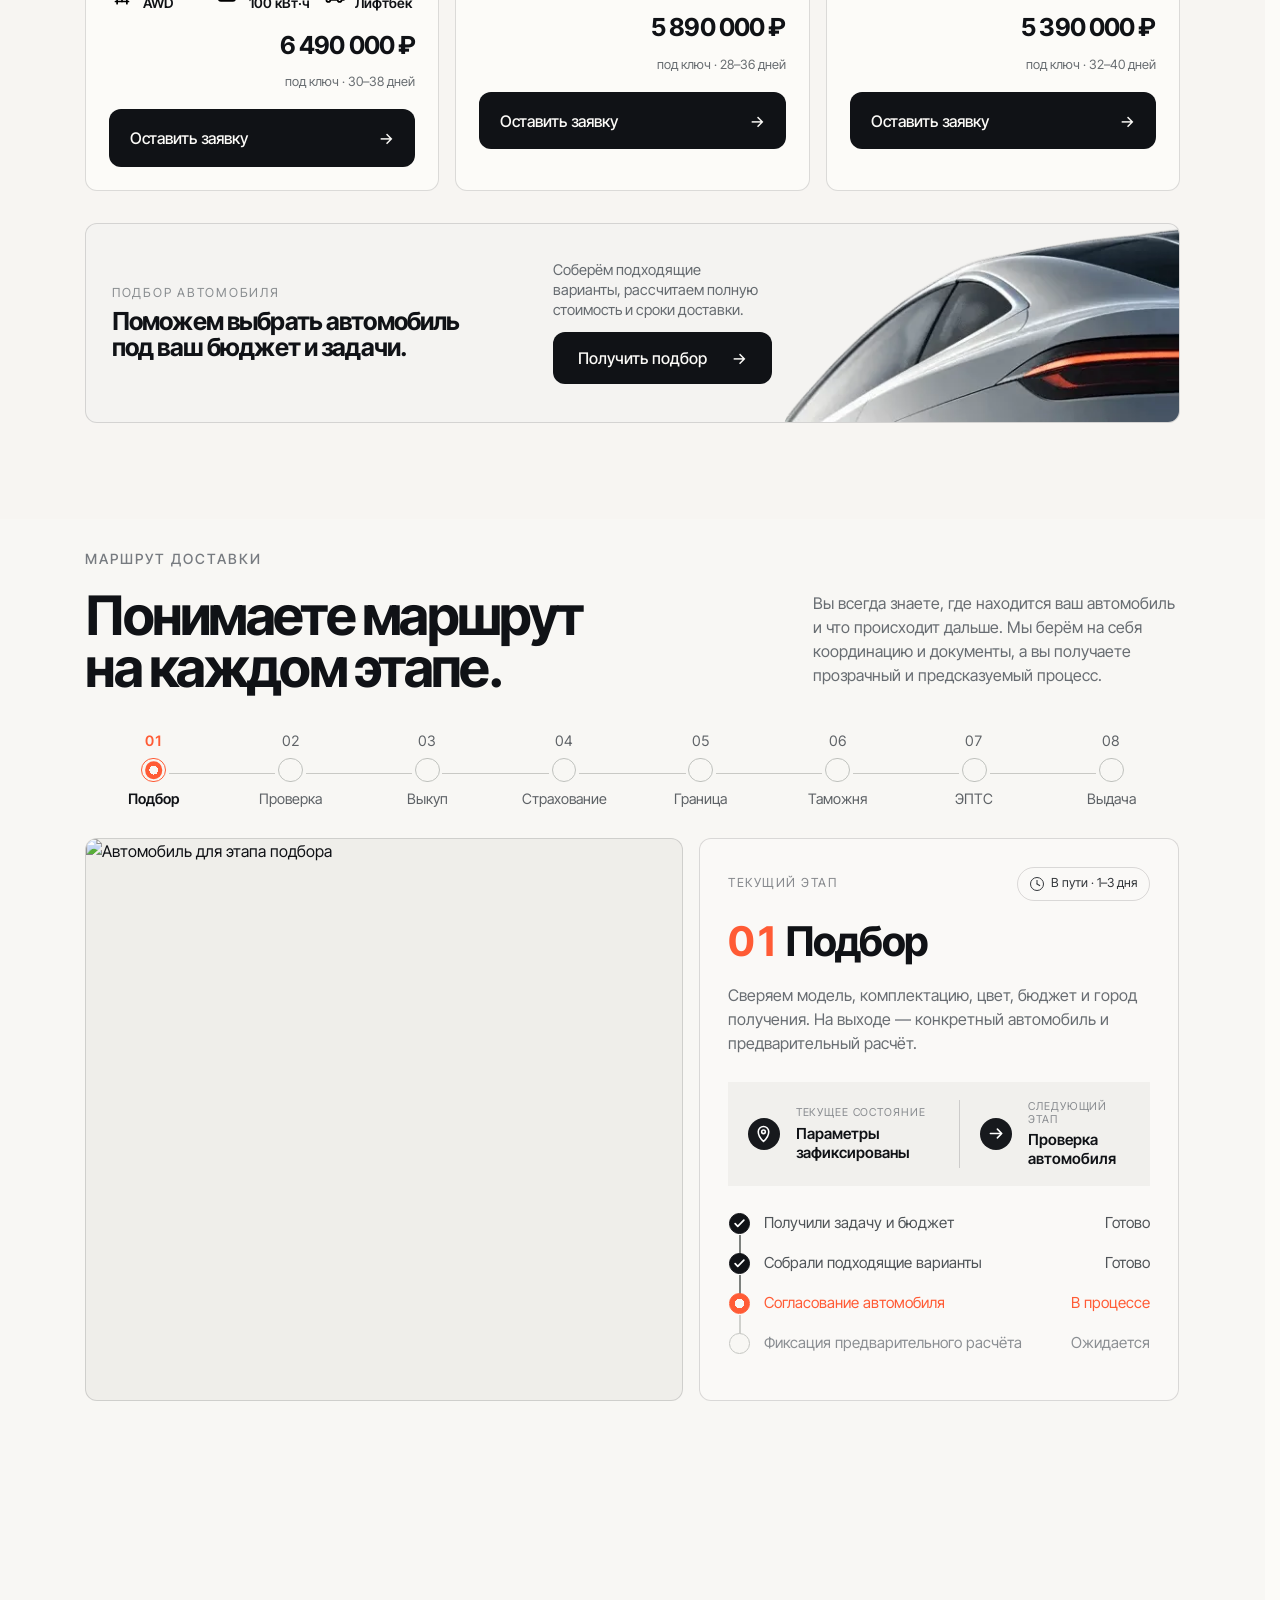
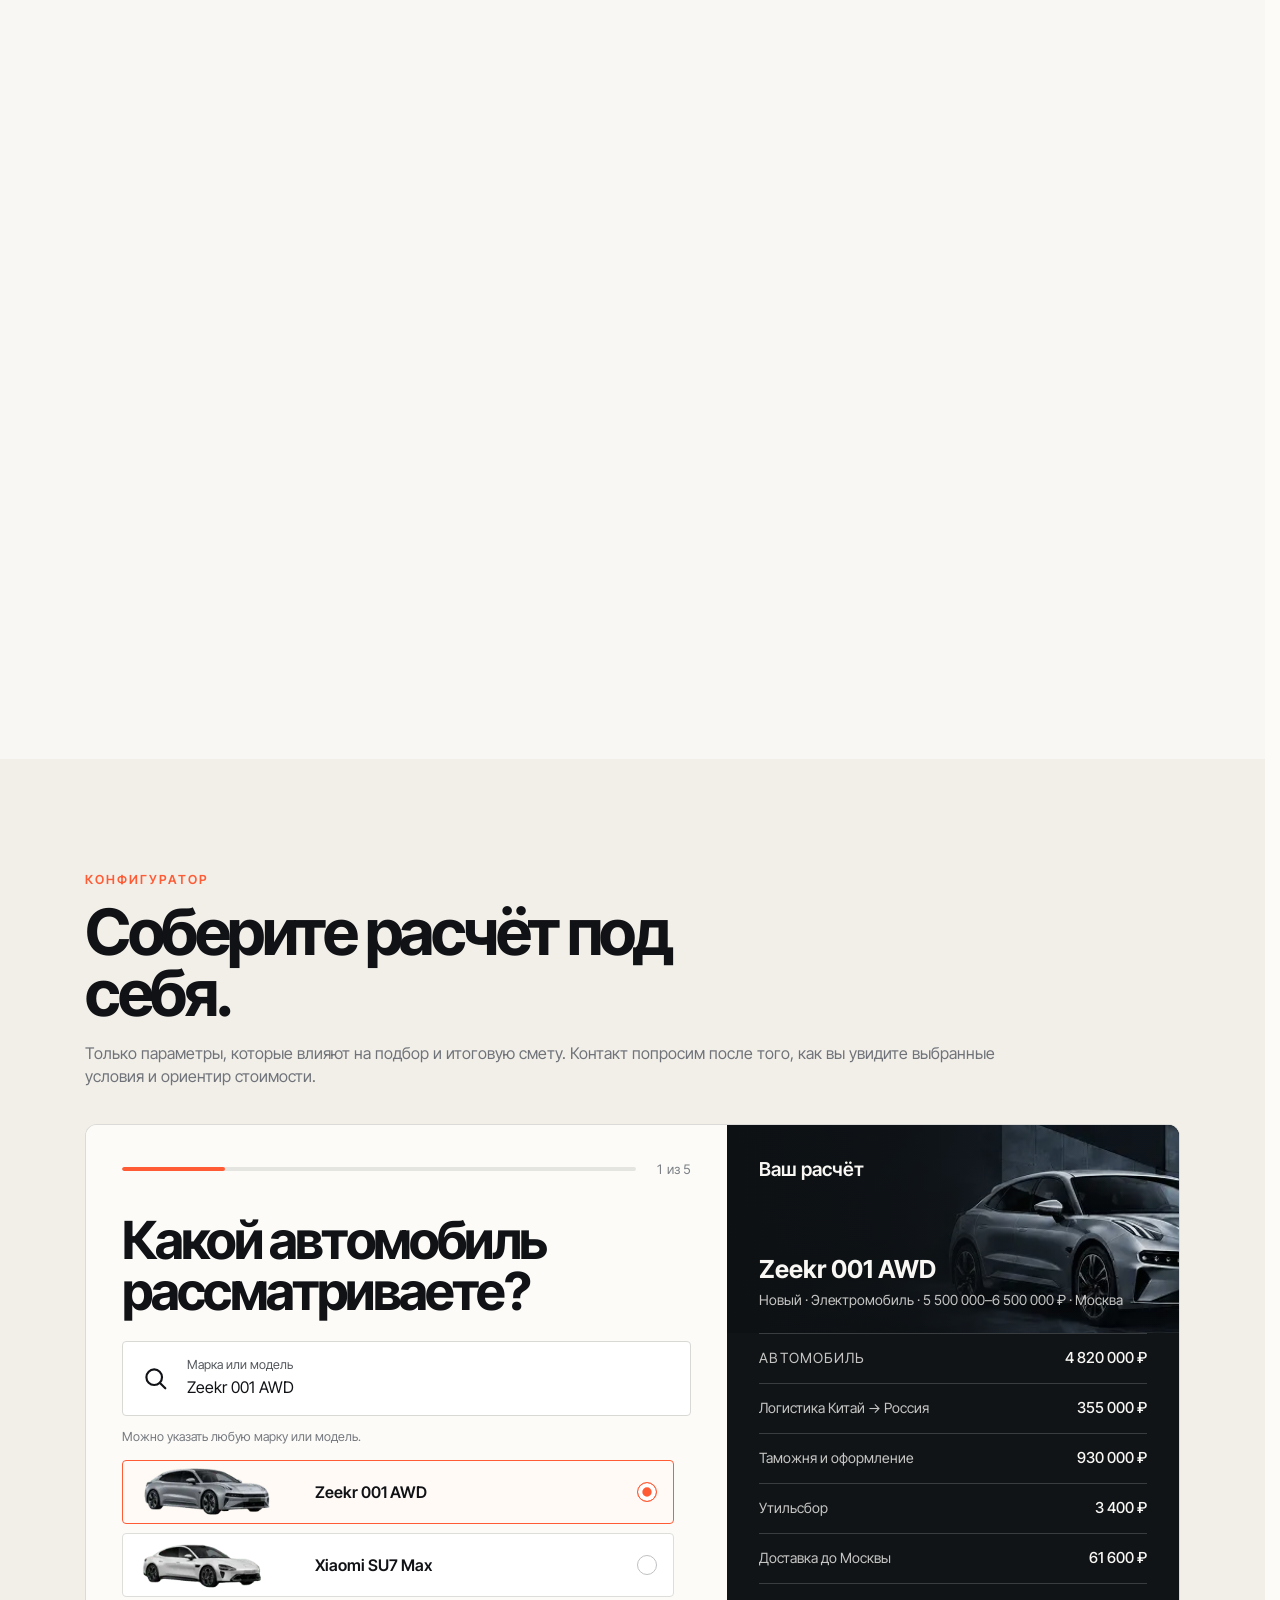
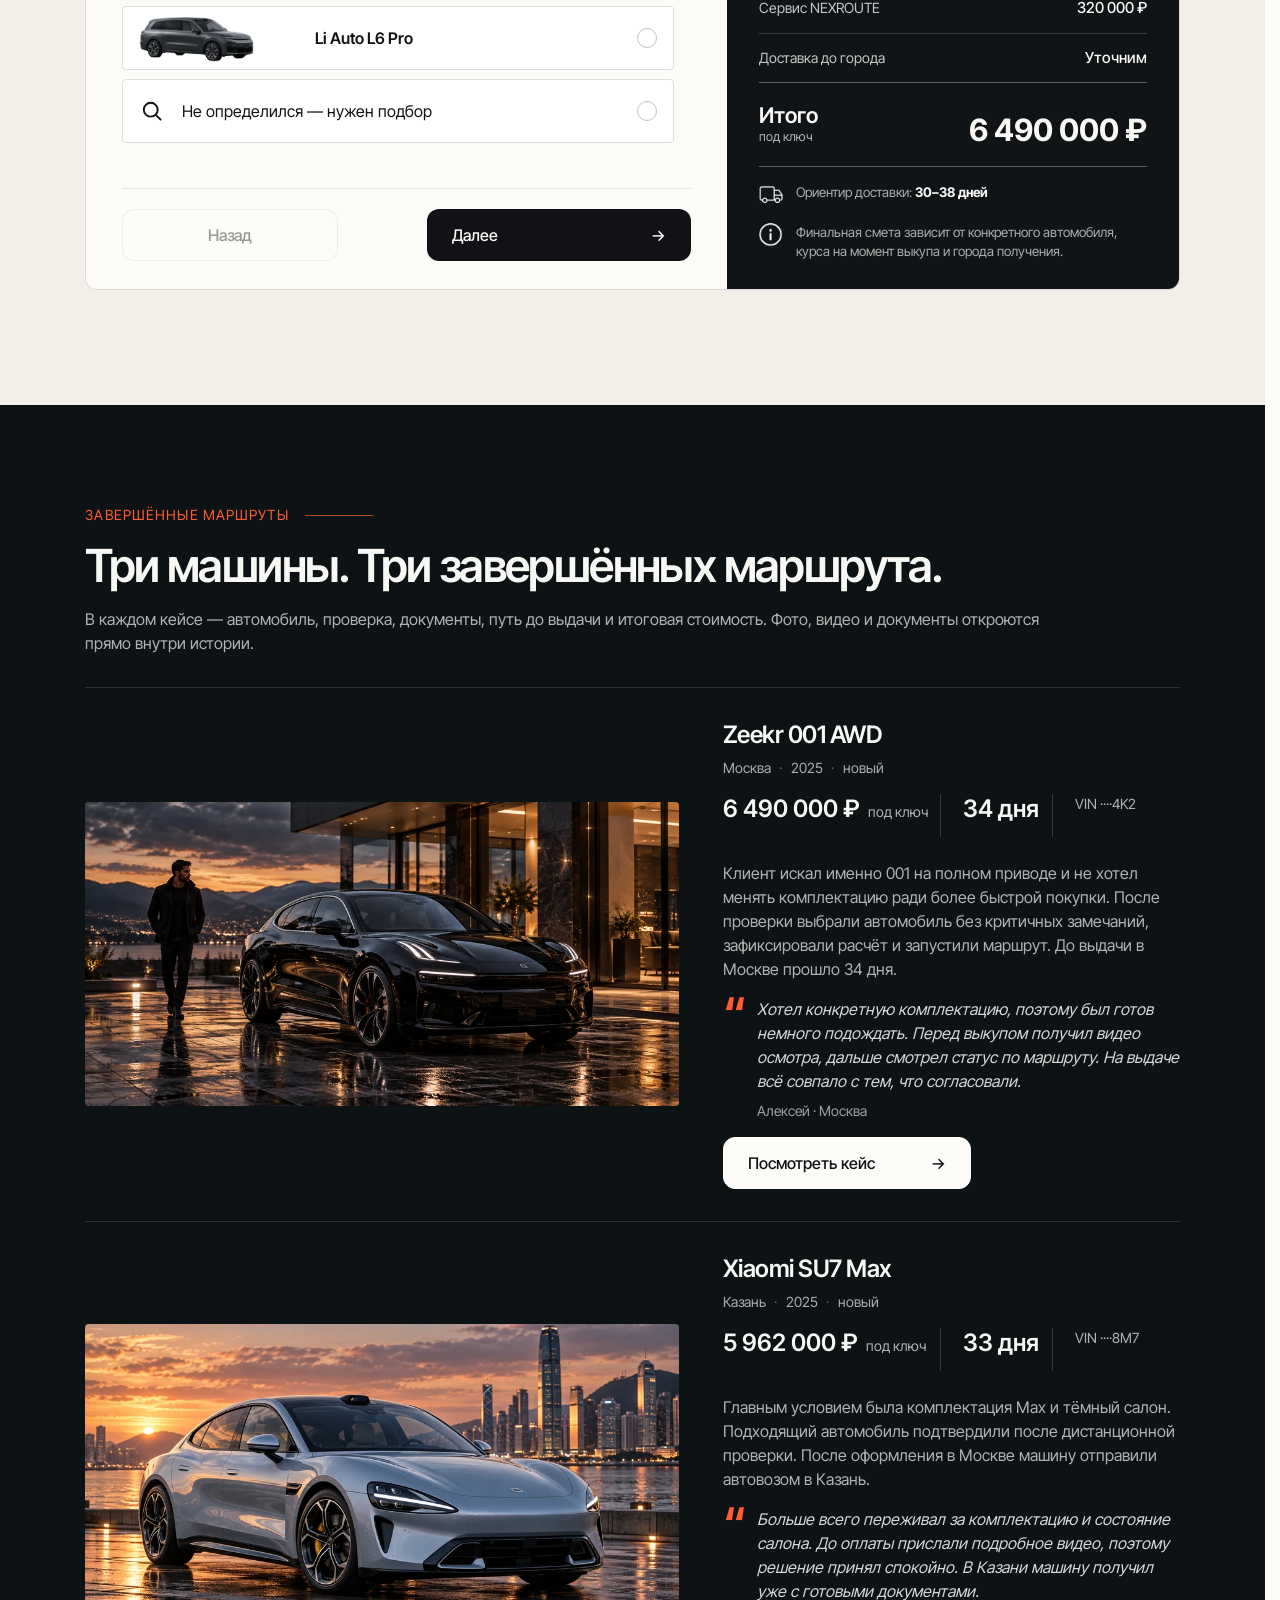
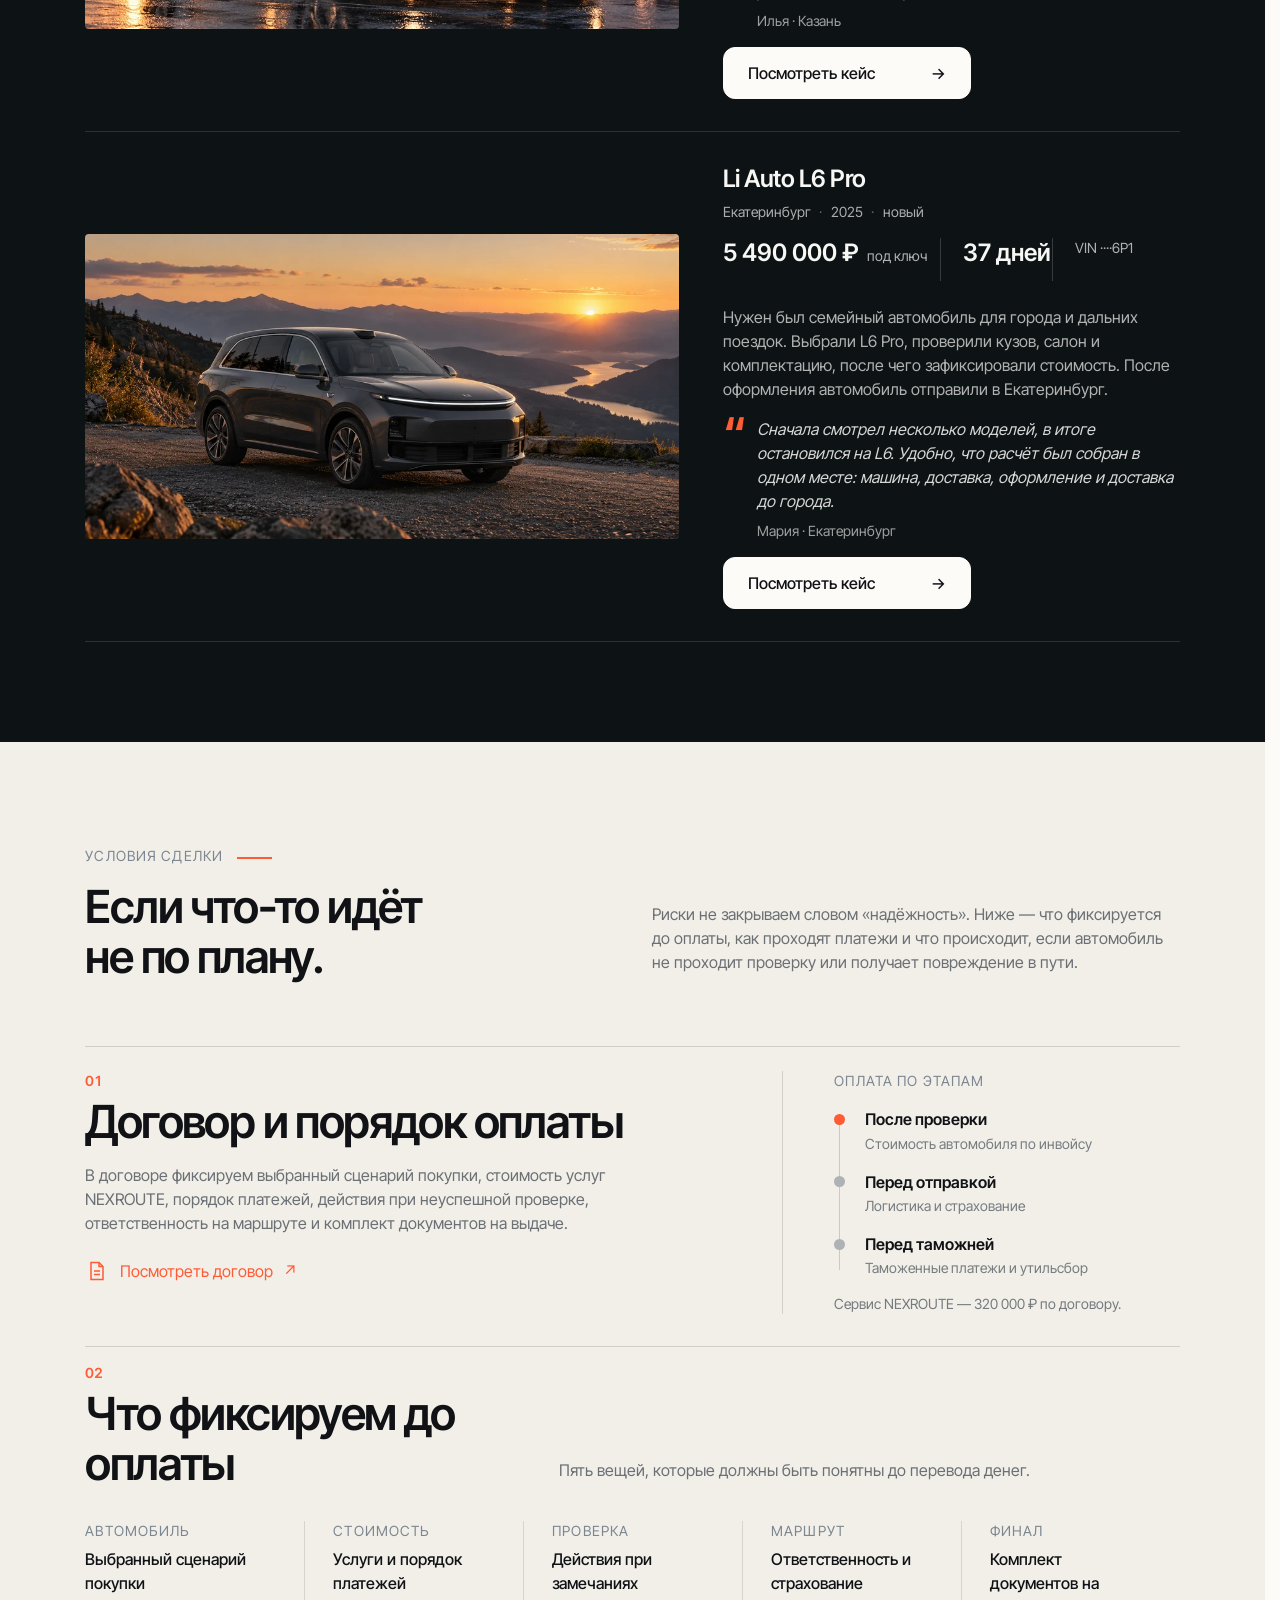
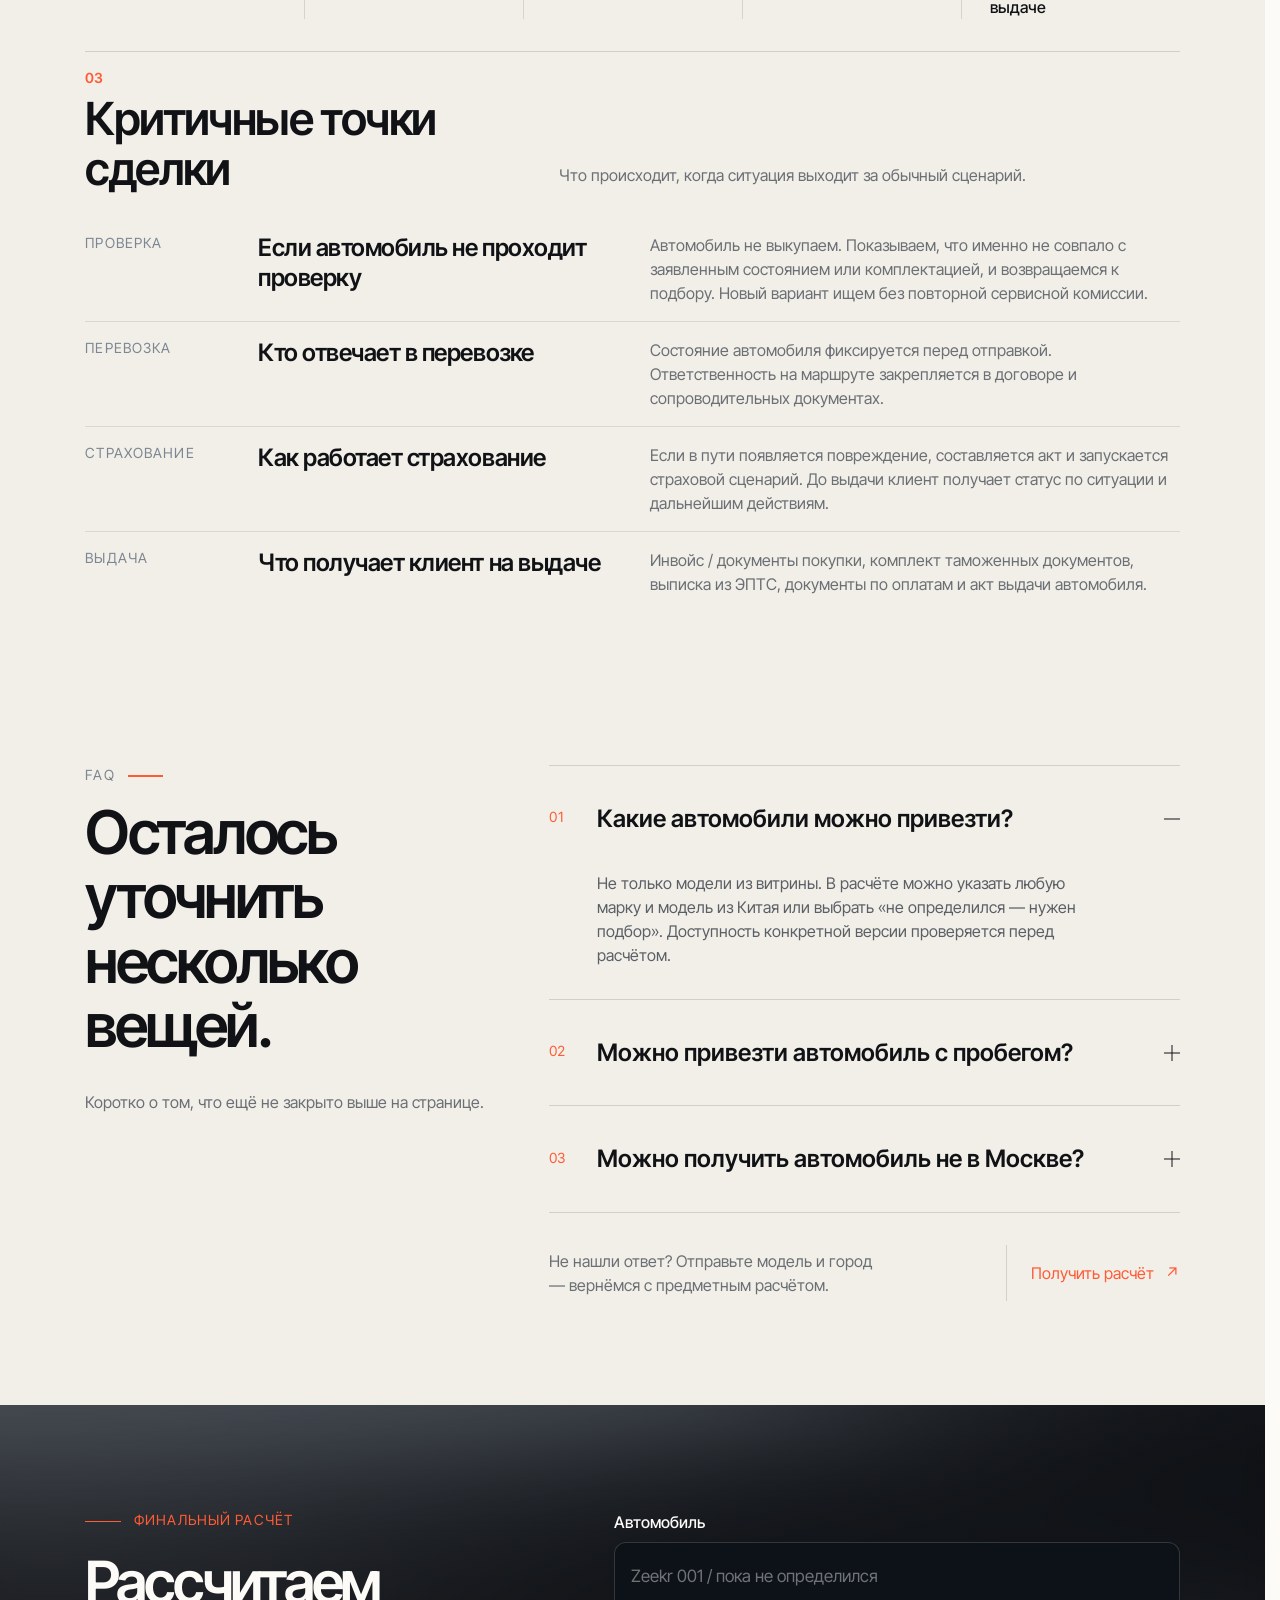
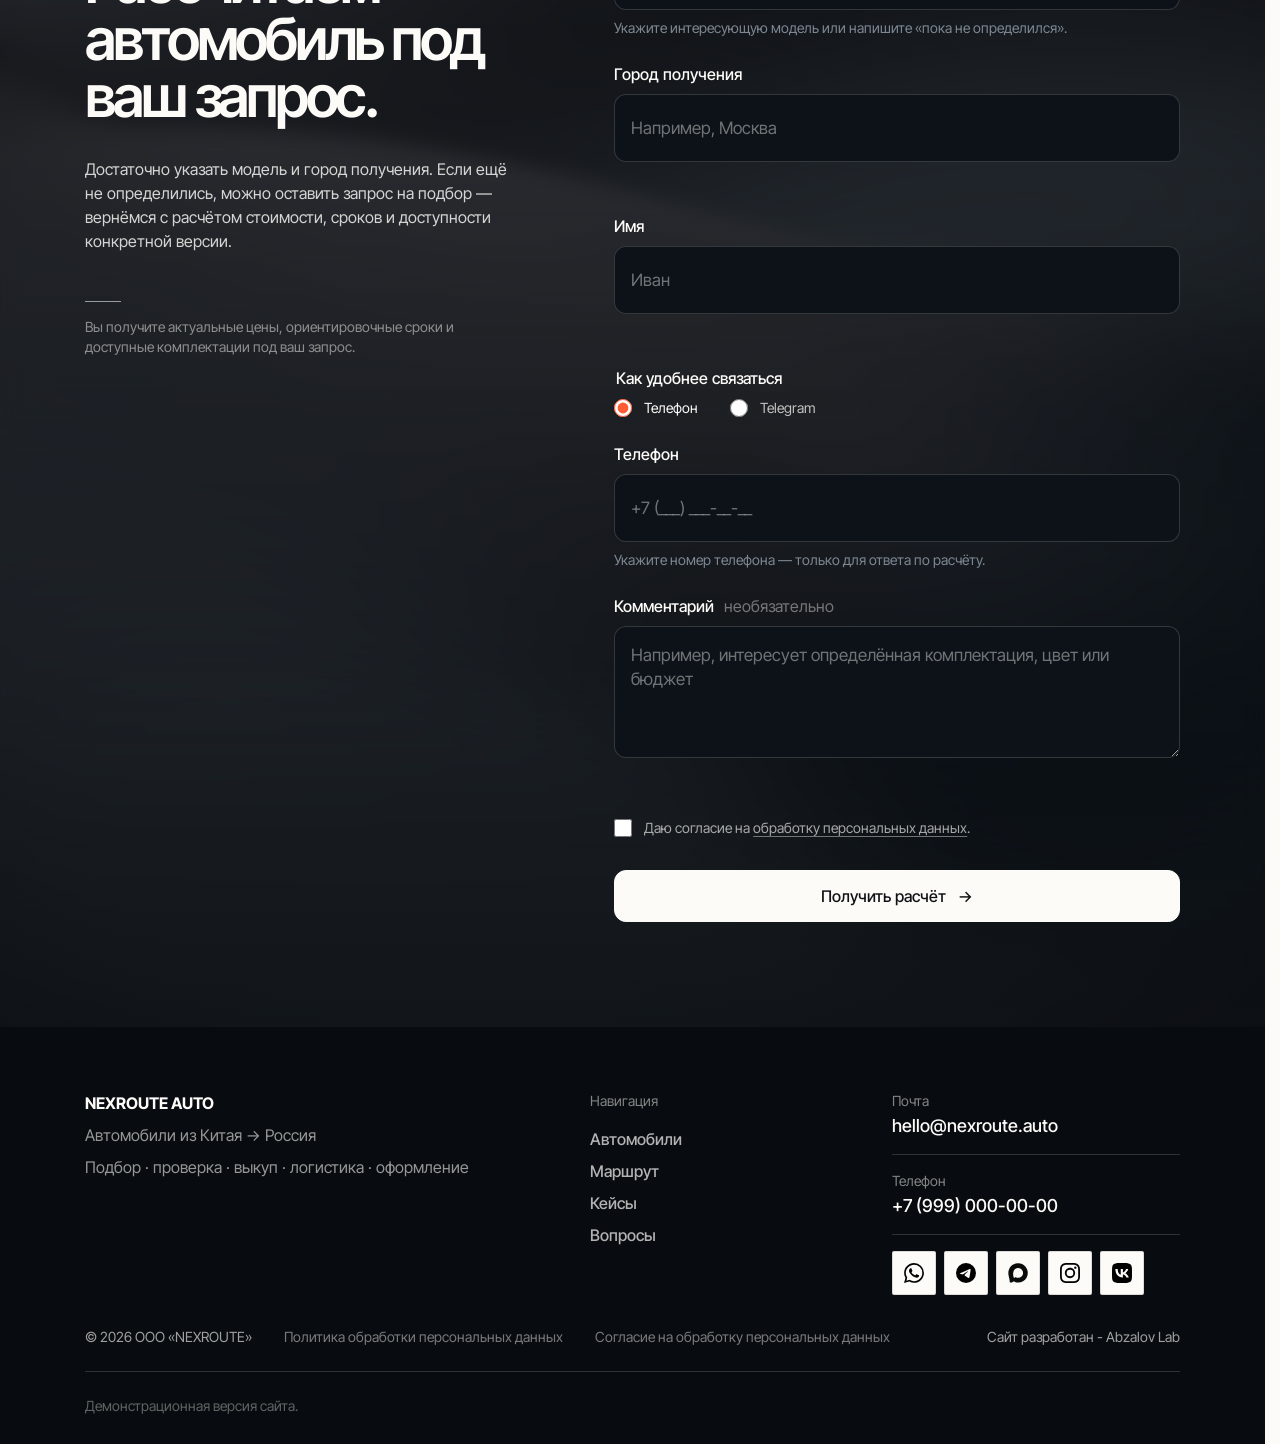
==== commit 997d6e7a: "defer journey image requests until section approach" ====
--- a/live/index.html
+++ b/live/index.html
@@ -294,7 +294,7 @@
             <div class="journey__track" data-journey-track>
               <article class="journey__panel journey__panel--active" data-journey-panel aria-labelledby="journey-panel-01-title">
                 <div class="journey__workspace">
-                  <div class="journey__visual"><img src="./assets/img/journey/journey-1.webp" alt="Автомобиль для этапа подбора" loading="eager" decoding="async"></div>
+                  <div class="journey__visual"><img data-src="./assets/img/journey/journey-1.webp" alt="Автомобиль для этапа подбора" decoding="async"></div>
                   <div class="journey__detail-card">
                     <div class="journey__detail-topline"><span>Текущий этап</span><span class="journey__eta"><i class="journey__eta-icon" aria-hidden="true"></i>В пути · 1–3 дня</span></div>
                     <h3 class="journey__detail-title" id="journey-panel-01-title"><span>01</span> Подбор</h3>
@@ -312,7 +312,7 @@
 
               <article class="journey__panel" data-journey-panel aria-labelledby="journey-panel-02-title">
                 <div class="journey__workspace">
-                  <div class="journey__visual"><img src="./assets/img/journey/journey-2.webp" alt="Проверка автомобиля перед выкупом" loading="eager" decoding="async"></div>
+                  <div class="journey__visual"><img data-src="./assets/img/journey/journey-2.webp" alt="Проверка автомобиля перед выкупом" decoding="async"></div>
                   <div class="journey__detail-card">
                     <div class="journey__detail-topline"><span>Текущий этап</span><span class="journey__eta"><i class="journey__eta-icon" aria-hidden="true"></i>В пути · 1–2 дня</span></div>
                     <h3 class="journey__detail-title" id="journey-panel-02-title"><span>02</span> Проверка</h3>
@@ -330,7 +330,7 @@
 
               <article class="journey__panel" data-journey-panel aria-labelledby="journey-panel-03-title">
                 <div class="journey__workspace">
-                  <div class="journey__visual"><img src="./assets/img/journey/journey-3.webp" alt="Оформление сделки и выкуп автомобиля" loading="eager" decoding="async"></div>
+                  <div class="journey__visual"><img data-src="./assets/img/journey/journey-3.webp" alt="Оформление сделки и выкуп автомобиля" decoding="async"></div>
                   <div class="journey__detail-card">
                     <div class="journey__detail-topline"><span>Текущий этап</span><span class="journey__eta"><i class="journey__eta-icon" aria-hidden="true"></i>В пути · 1–2 дня</span></div>
                     <h3 class="journey__detail-title" id="journey-panel-03-title"><span>03</span> Выкуп</h3>
@@ -348,7 +348,7 @@
 
               <article class="journey__panel" data-journey-panel aria-labelledby="journey-panel-04-title">
                 <div class="journey__workspace">
-                  <div class="journey__visual"><img src="./assets/img/journey/journey-4.webp" alt="Документы страхования перевозки" loading="eager" decoding="async"></div>
+                  <div class="journey__visual"><img data-src="./assets/img/journey/journey-4.webp" alt="Документы страхования перевозки" decoding="async"></div>
                   <div class="journey__detail-card">
                     <div class="journey__detail-topline"><span>Текущий этап</span><span class="journey__eta"><i class="journey__eta-icon" aria-hidden="true"></i>В пути · до 1 дня</span></div>
                     <h3 class="journey__detail-title" id="journey-panel-04-title"><span>04</span> Страхование</h3>
@@ -366,7 +366,7 @@
 
               <article class="journey__panel" data-journey-panel aria-labelledby="journey-panel-05-title">
                 <div class="journey__workspace">
-                  <div class="journey__visual"><img src="./assets/img/journey/journey-5.webp" alt="Автомобиль на пограничном терминале" loading="eager" decoding="async"></div>
+                  <div class="journey__visual"><img data-src="./assets/img/journey/journey-5.webp" alt="Автомобиль на пограничном терминале" decoding="async"></div>
                   <div class="journey__detail-card">
                     <div class="journey__detail-topline"><span>Текущий этап</span><span class="journey__eta"><i class="journey__eta-icon" aria-hidden="true"></i>В пути · 1–2 дня</span></div>
                     <h3 class="journey__detail-title" id="journey-panel-05-title"><span>05</span> Граница</h3>
@@ -385,7 +385,7 @@
 
               <article class="journey__panel" data-journey-panel aria-labelledby="journey-panel-06-title">
                 <div class="journey__workspace">
-                  <div class="journey__visual"><img src="./assets/img/journey/journey-6.webp" alt="Таможенное оформление автомобиля" loading="eager" decoding="async"></div>
+                  <div class="journey__visual"><img data-src="./assets/img/journey/journey-6.webp" alt="Таможенное оформление автомобиля" decoding="async"></div>
                   <div class="journey__detail-card">
                     <div class="journey__detail-topline"><span>Текущий этап</span><span class="journey__eta"><i class="journey__eta-icon" aria-hidden="true"></i>В пути · 3–7 дней</span></div>
                     <h3 class="journey__detail-title" id="journey-panel-06-title"><span>06</span> Таможня</h3>
@@ -403,7 +403,7 @@
 
               <article class="journey__panel" data-journey-panel aria-labelledby="journey-panel-07-title">
                 <div class="journey__workspace">
-                  <div class="journey__visual"><img src="./assets/img/journey/journey-7.webp" alt="Оформление электронного ПТС" loading="eager" decoding="async"></div>
+                  <div class="journey__visual"><img data-src="./assets/img/journey/journey-7.webp" alt="Оформление электронного ПТС" decoding="async"></div>
                   <div class="journey__detail-card">
                     <div class="journey__detail-topline"><span>Текущий этап</span><span class="journey__eta"><i class="journey__eta-icon" aria-hidden="true"></i>В пути · 2–5 дней</span></div>
                     <h3 class="journey__detail-title" id="journey-panel-07-title"><span>07</span> ЭПТС</h3>
@@ -421,7 +421,7 @@
 
               <article class="journey__panel" data-journey-panel aria-labelledby="journey-panel-08-title">
                 <div class="journey__workspace">
-                  <div class="journey__visual"><img src="./assets/img/journey/journey-8.webp" alt="Передача автомобиля владельцу" loading="eager" decoding="async"></div>
+                  <div class="journey__visual"><img data-src="./assets/img/journey/journey-8.webp" alt="Передача автомобиля владельцу" decoding="async"></div>
                   <div class="journey__detail-card">
                     <div class="journey__detail-topline"><span>Текущий этап</span><span class="journey__eta"><i class="journey__eta-icon" aria-hidden="true"></i>В пути · 1 день</span></div>
                     <h3 class="journey__detail-title" id="journey-panel-08-title"><span>08</span> Выдача</h3>
--- a/live/styles.css
+++ b/live/styles.css
@@ -3574,10 +3574,6 @@
 .policy-page__section table{
   width:100%;
 }
-.standalone-page--dark{
-  background:#0b0e12;
-  color:var(--color-white);
-}
 .not-found-page{
   position:relative;
   min-height:calc(100svh - var(--header-h));
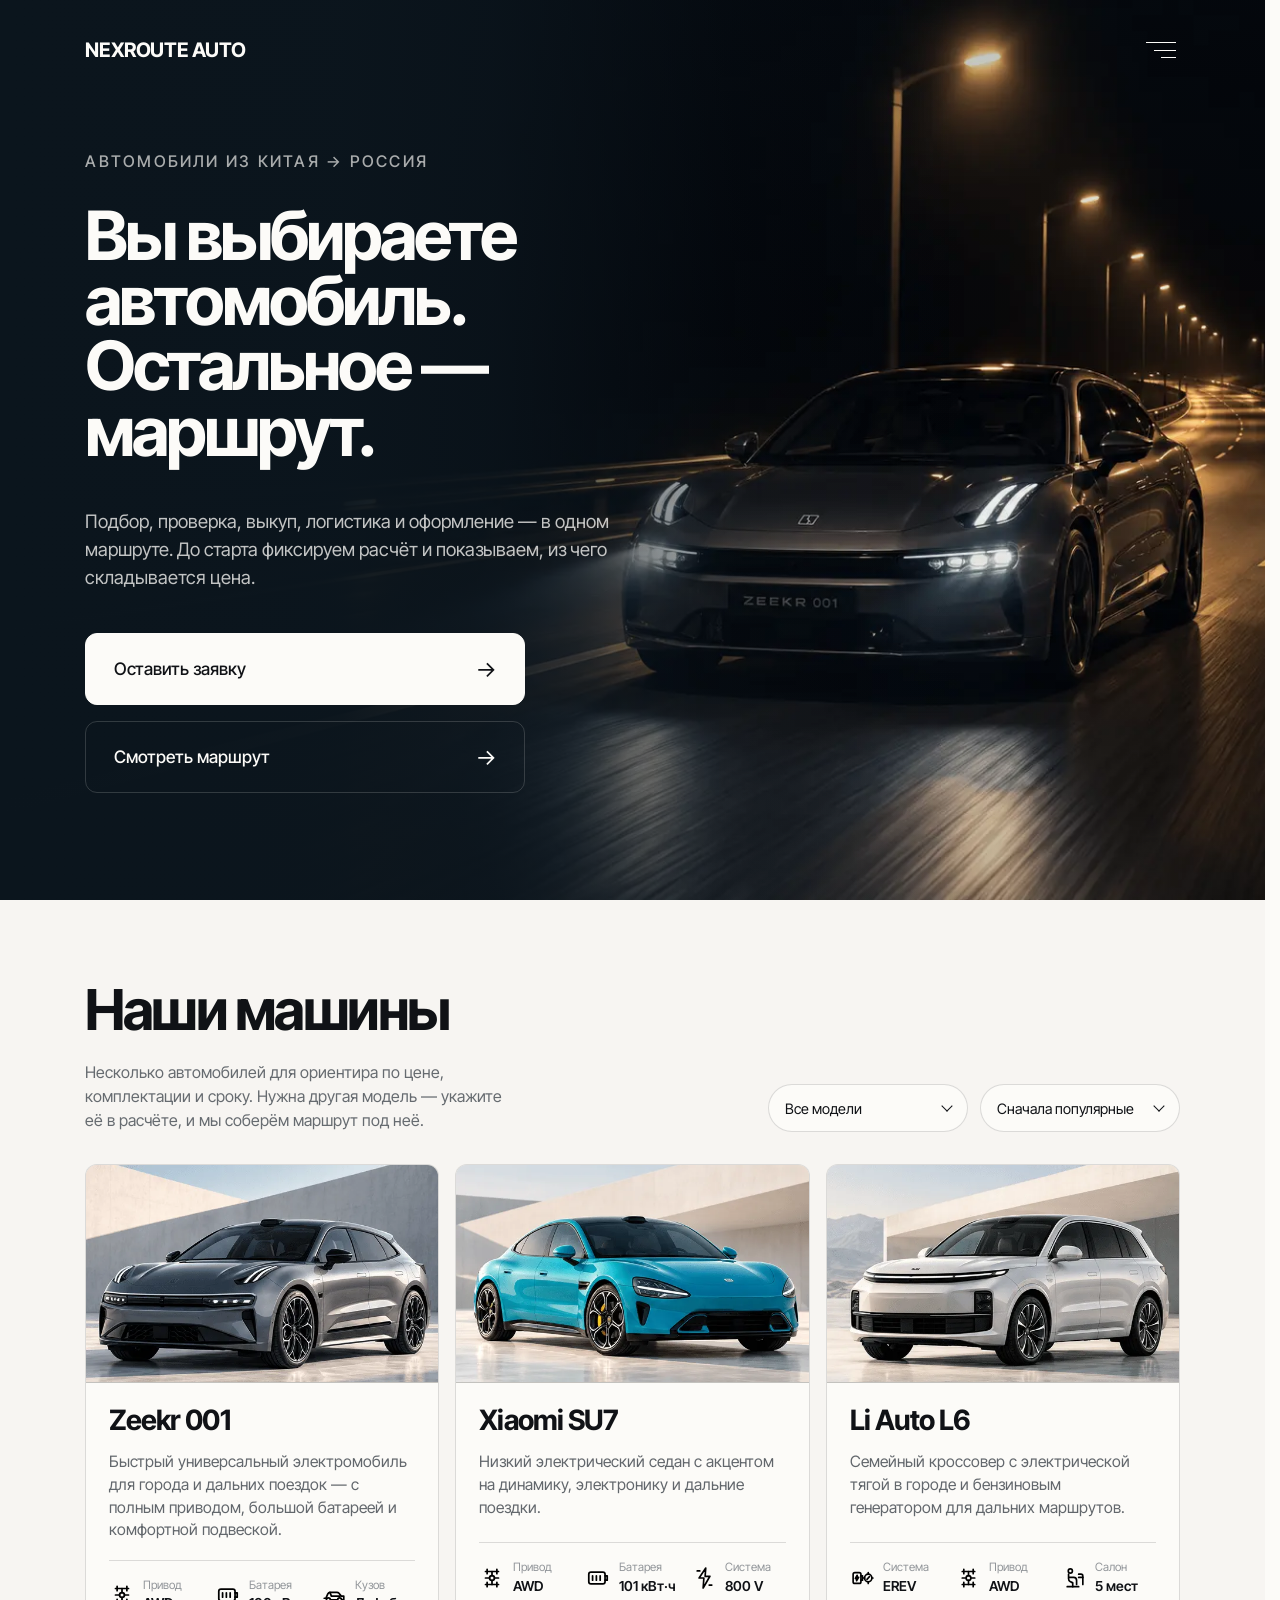
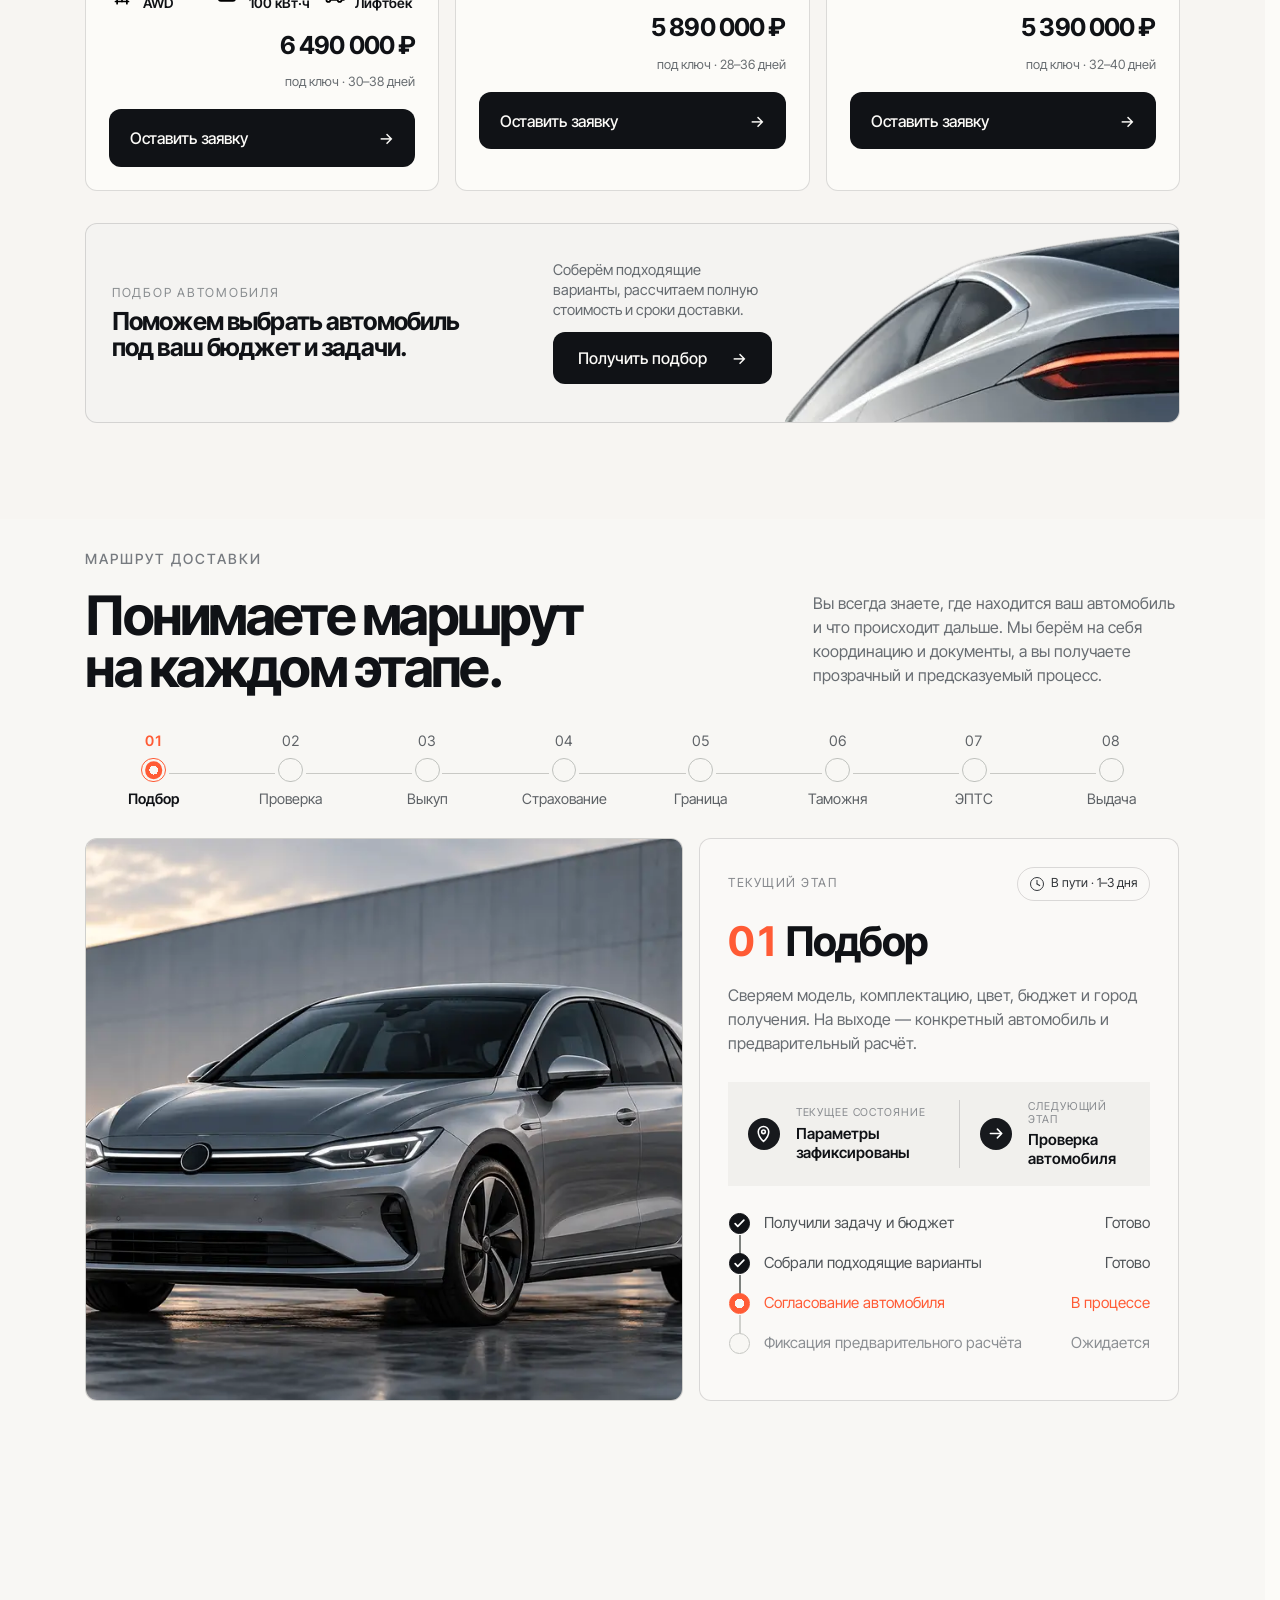
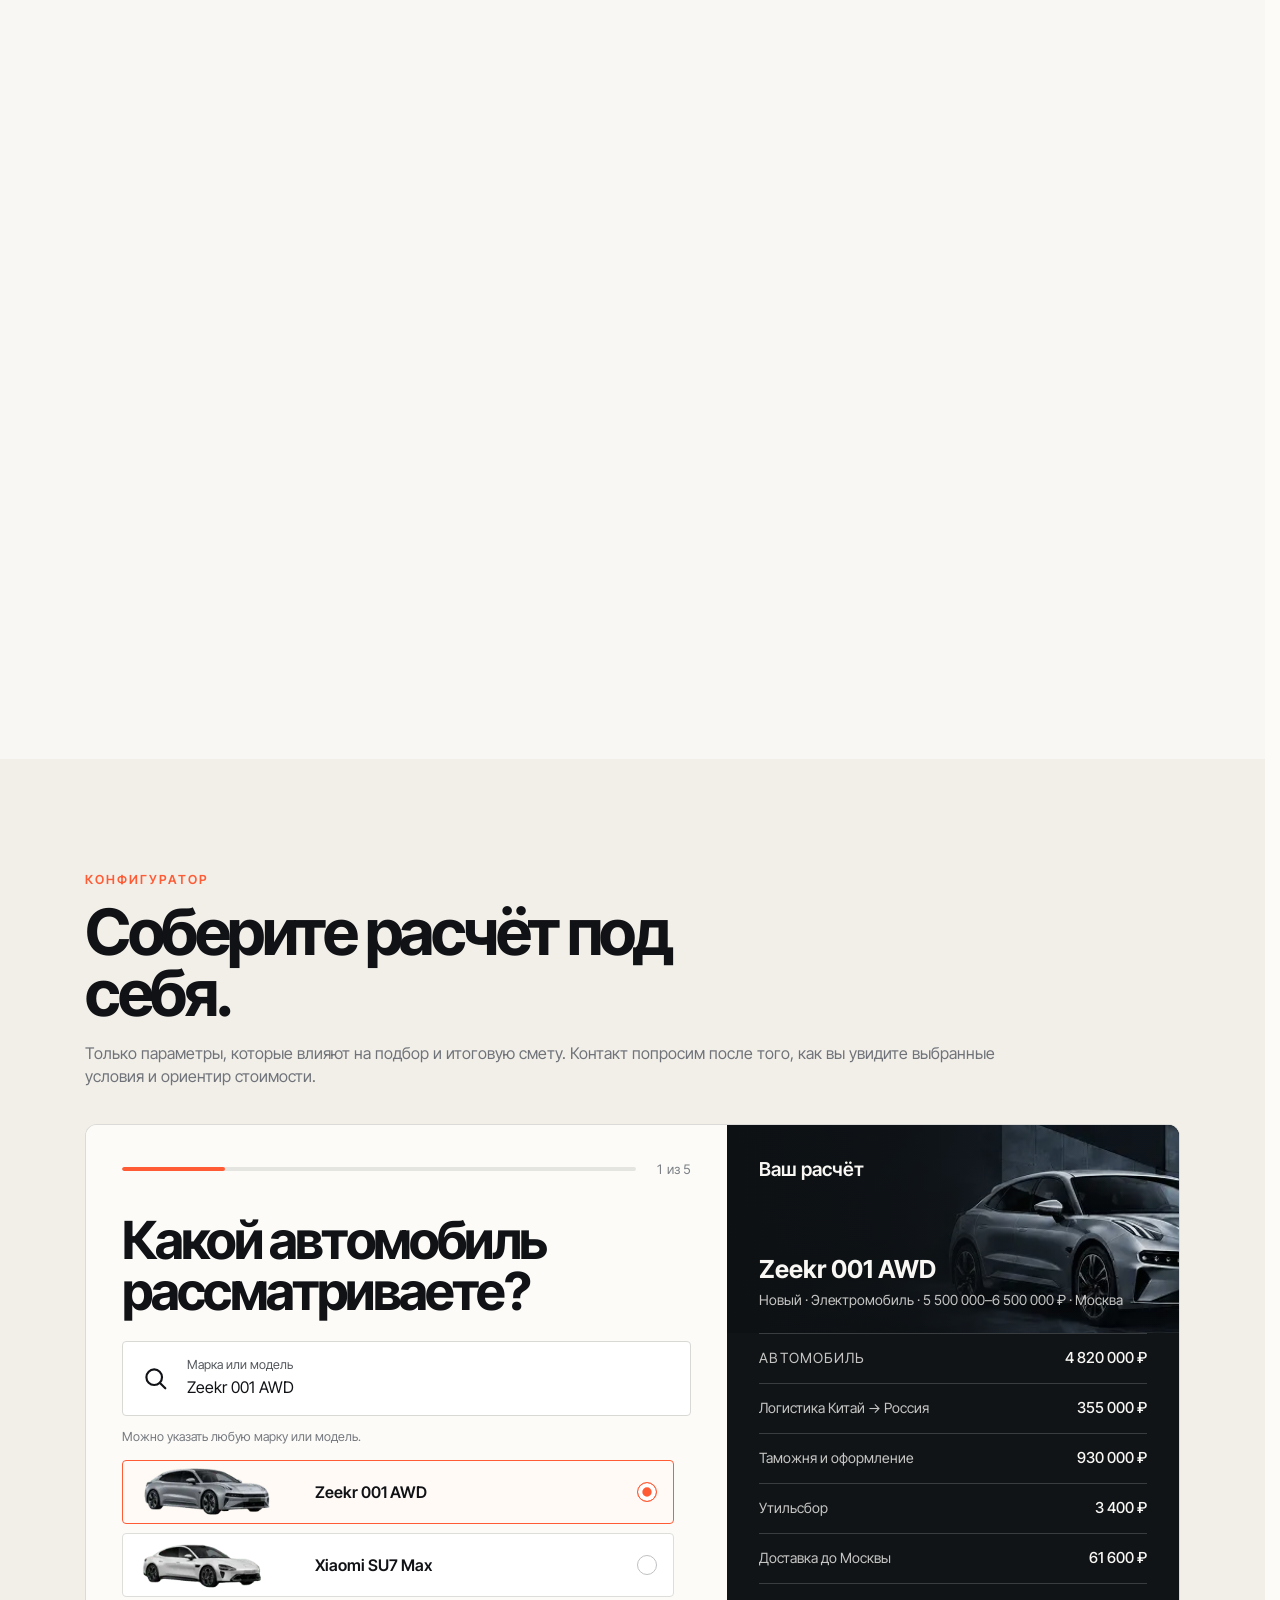
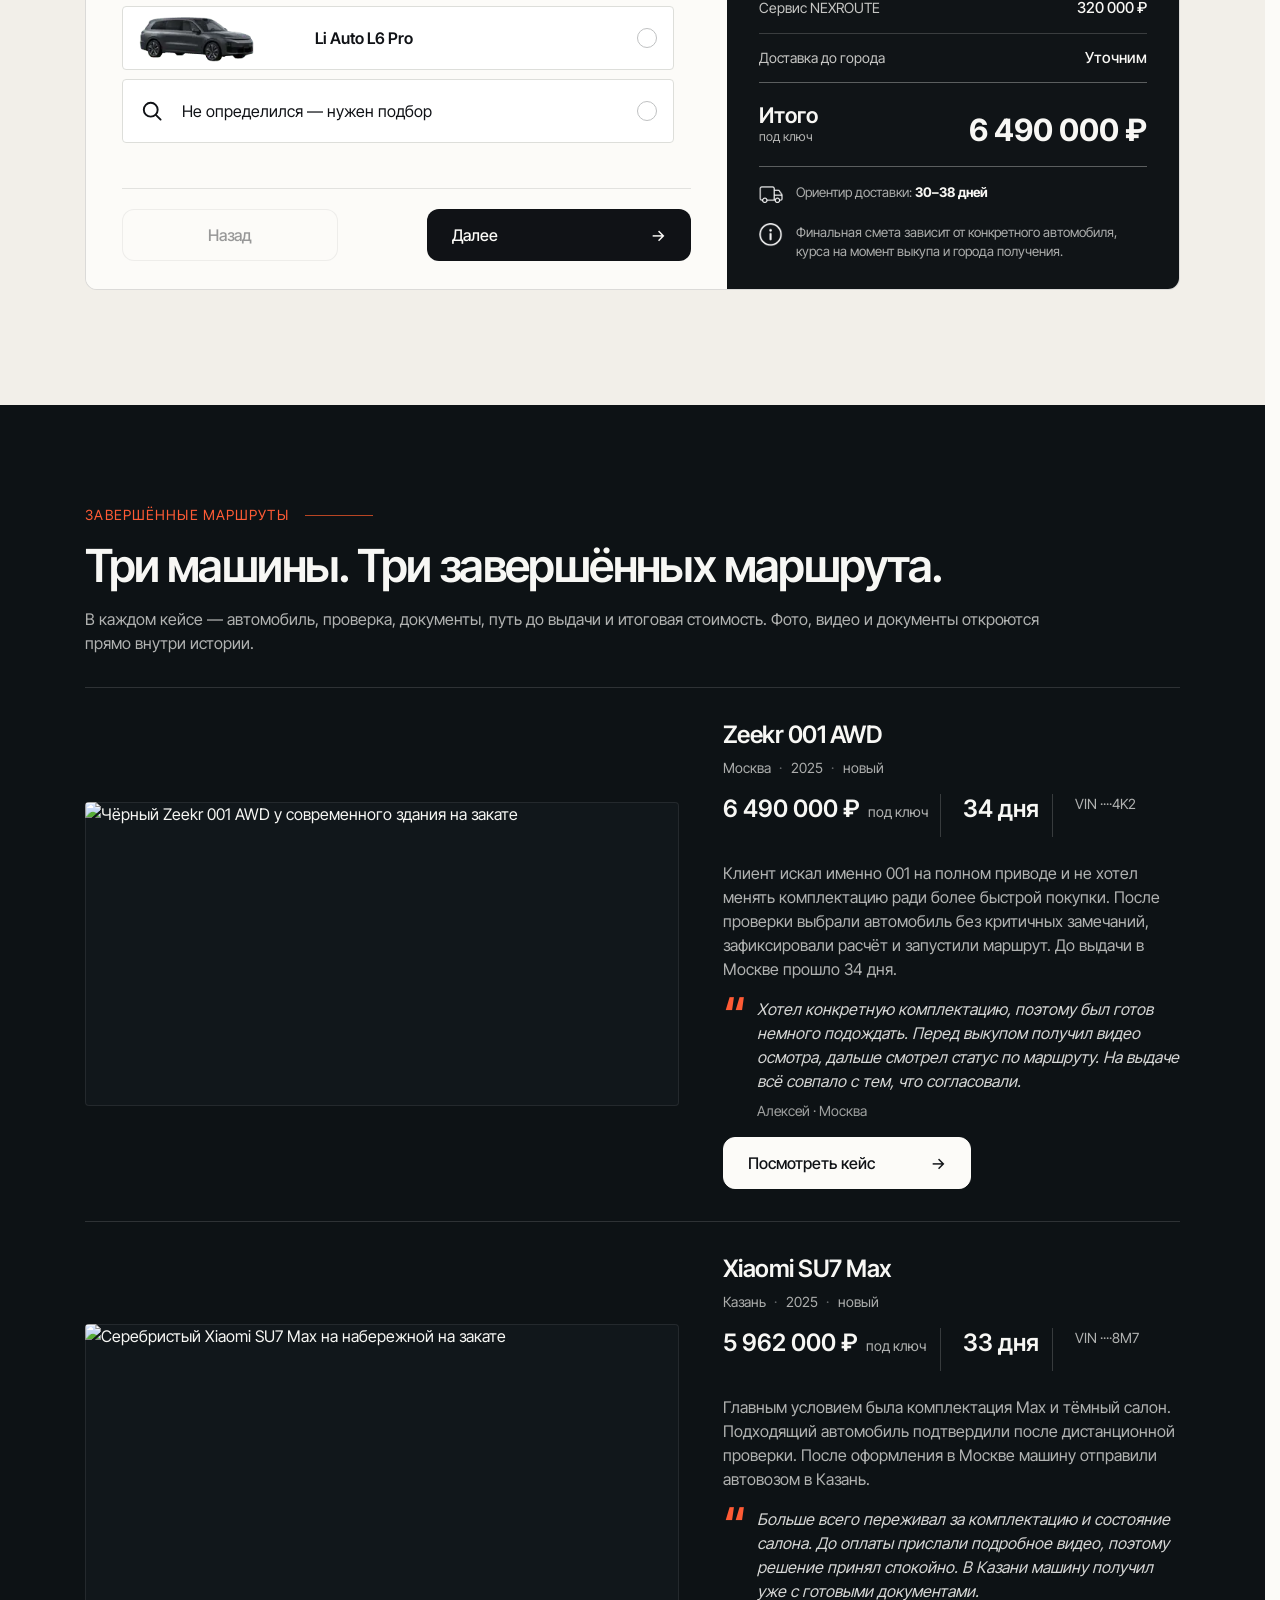
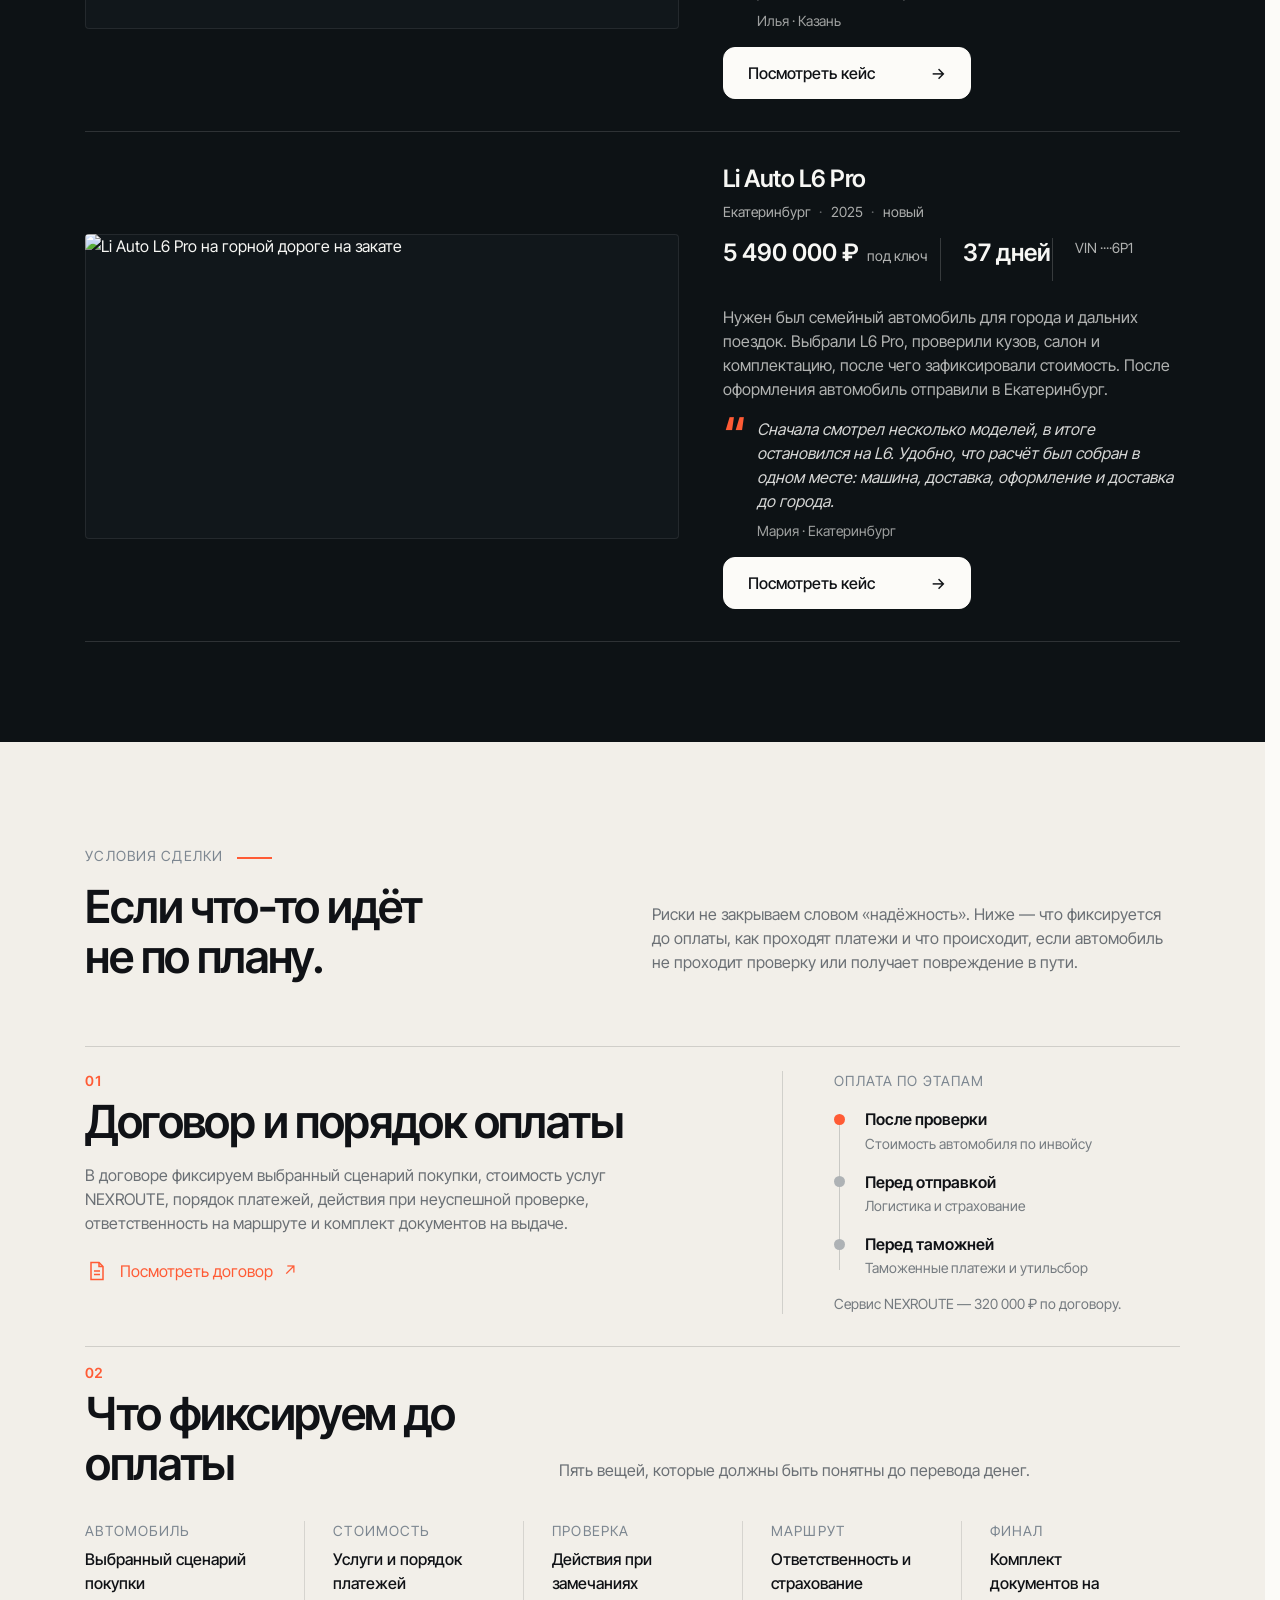
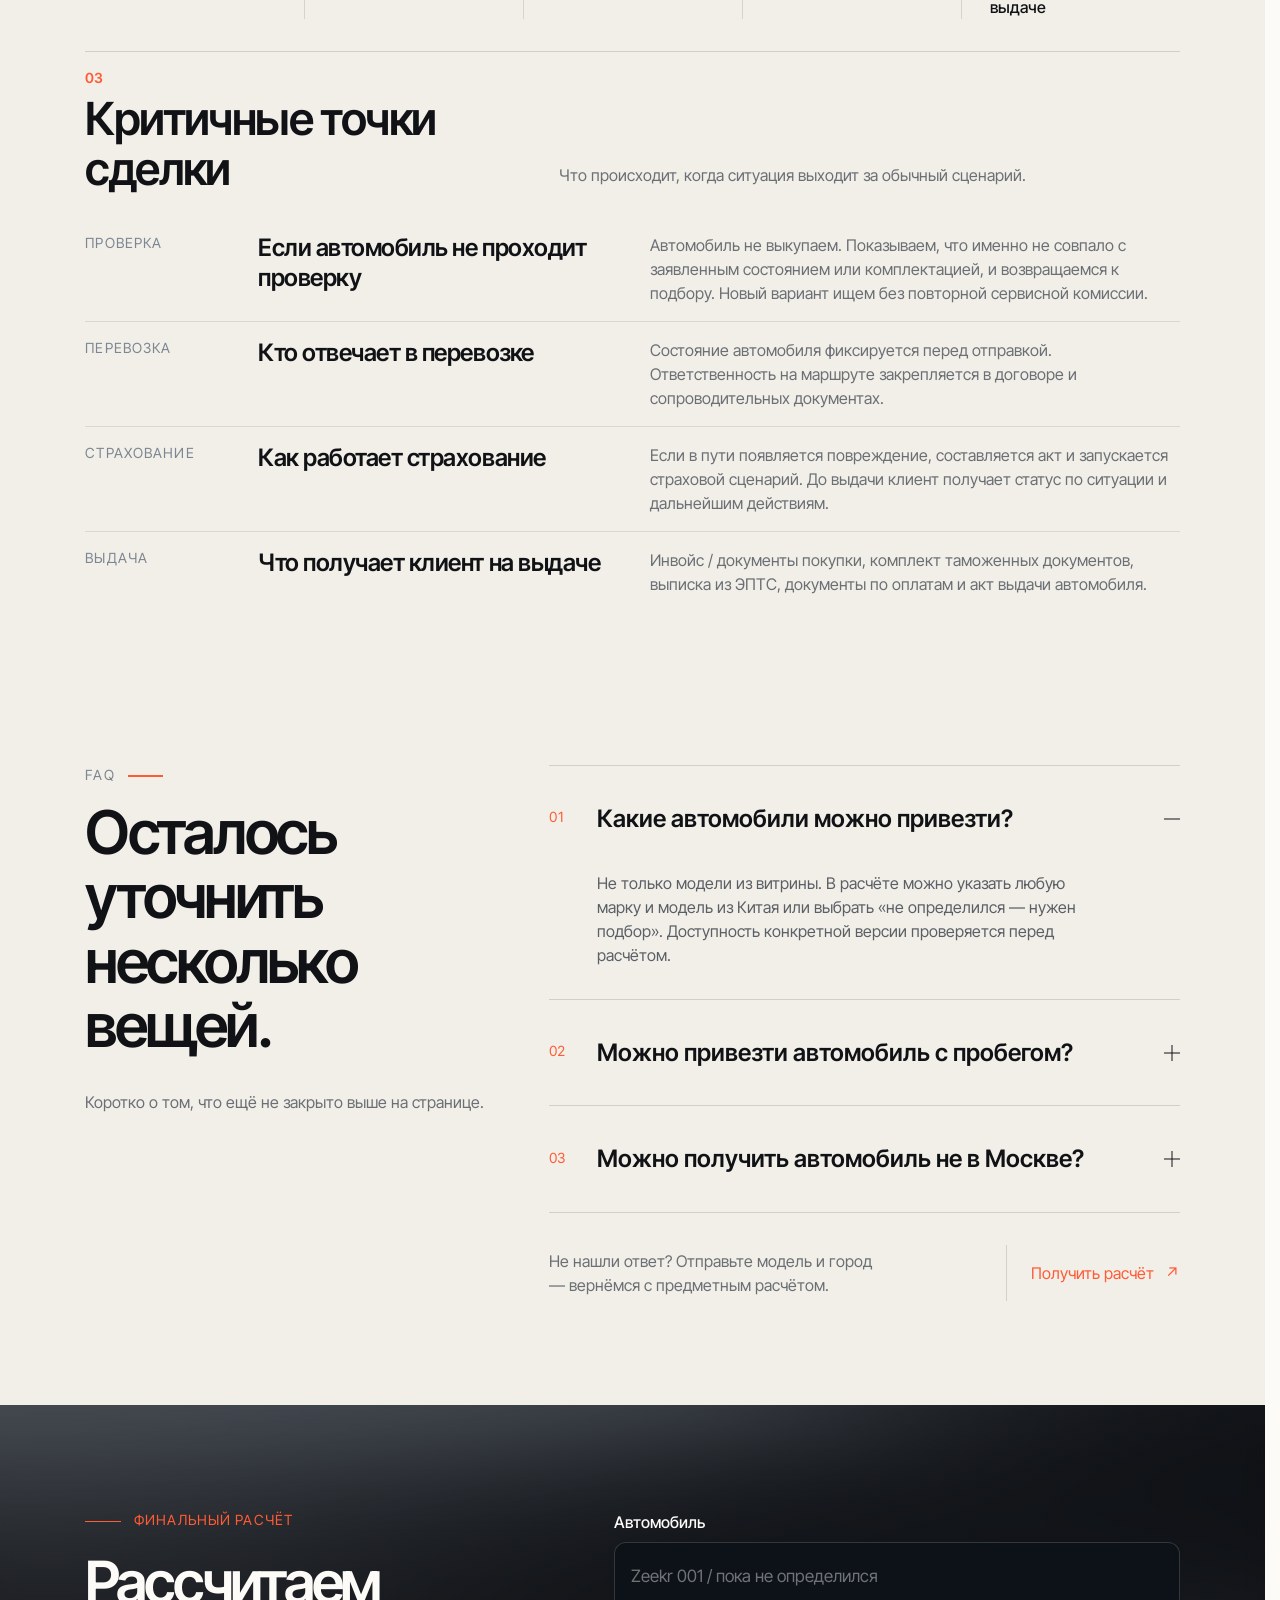
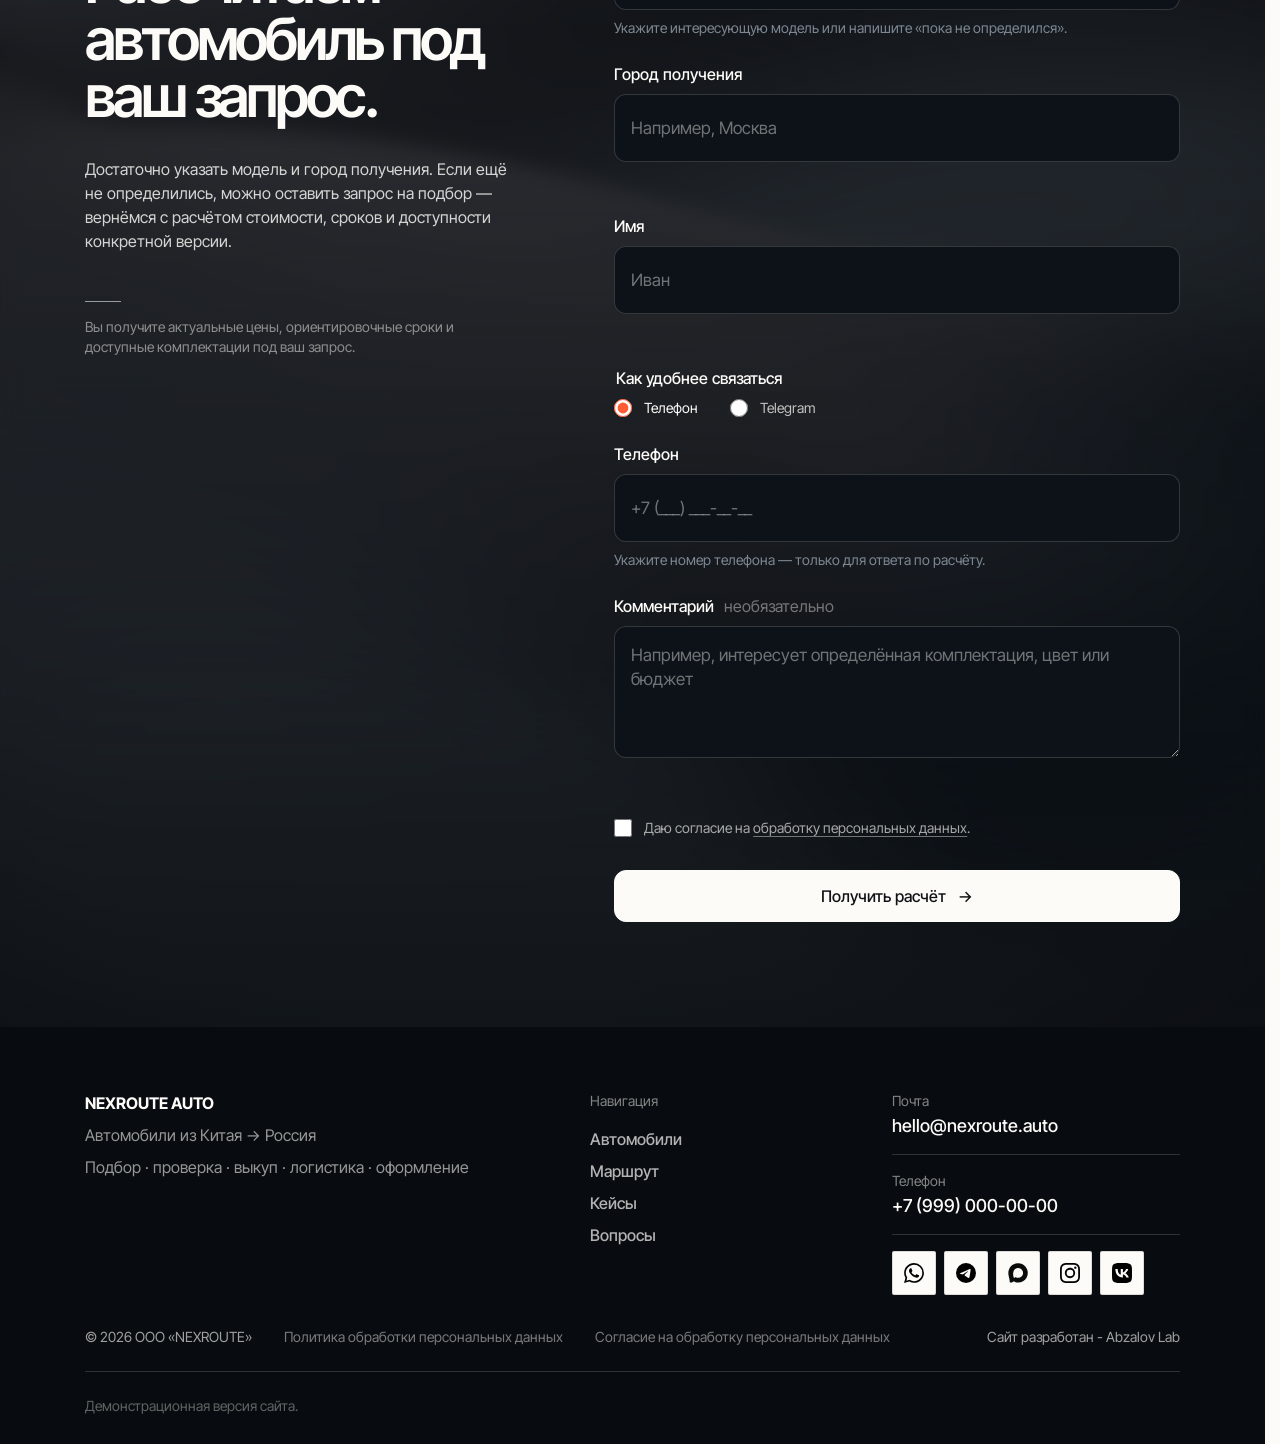
==== commit abd2c691: "defer proof images and add favicon" ====
--- a/live/index.html
+++ b/live/index.html
@@ -3,6 +3,7 @@
 <head>
   <meta charset="utf-8">
   <meta name="viewport" content="width=device-width,initial-scale=1">
+  <link rel="icon" href="./favicon.svg" type="image/svg+xml">
   <meta name="description" content="NEXROUTE AUTO — подбор и доставка автомобилей из Китая в Россию">
   <title>NEXROUTE AUTO — автомобили из Китая</title>
   <link rel="preload" href="../ui-kit/assets/fonts/InterTight-Bold.woff2" as="font" type="font/woff2" crossorigin>
@@ -648,13 +649,12 @@
           <article class="case-card" id="proof-zeekr" data-proof-case="zeekr">
             <div class="case-card__media">
               <img
-                src="./assets/img/proof/proof-zeekr-001-1440.webp"
-                srcset="./assets/img/proof/proof-zeekr-001-960.webp 960w, ./assets/img/proof/proof-zeekr-001-1440.webp 1440w, ./assets/img/proof/proof-zeekr-001-1752.webp 1752w"
+                data-src="./assets/img/proof/proof-zeekr-001-1440.webp"
+                data-srcset="./assets/img/proof/proof-zeekr-001-960.webp 960w, ./assets/img/proof/proof-zeekr-001-1440.webp 1440w, ./assets/img/proof/proof-zeekr-001-1752.webp 1752w"
                 sizes="(max-width: 64rem) calc(100vw - 2.5rem), 58vw"
                 width="1752"
                 height="898"
                 alt="Чёрный Zeekr 001 AWD у современного здания на закате"
-                loading="lazy"
                 decoding="async">
             </div>
             <div class="case-card__body">
@@ -685,13 +685,12 @@
           <article class="case-card" id="proof-xiaomi" data-proof-case="xiaomi">
             <div class="case-card__media">
               <img
-                src="./assets/img/proof/proof-xiaomi-su7-1440.webp"
-                srcset="./assets/img/proof/proof-xiaomi-su7-960.webp 960w, ./assets/img/proof/proof-xiaomi-su7-1440.webp 1440w, ./assets/img/proof/proof-xiaomi-su7-1752.webp 1752w"
+                data-src="./assets/img/proof/proof-xiaomi-su7-1440.webp"
+                data-srcset="./assets/img/proof/proof-xiaomi-su7-960.webp 960w, ./assets/img/proof/proof-xiaomi-su7-1440.webp 1440w, ./assets/img/proof/proof-xiaomi-su7-1752.webp 1752w"
                 sizes="(max-width: 64rem) calc(100vw - 2.5rem), 58vw"
                 width="1752"
                 height="898"
                 alt="Серебристый Xiaomi SU7 Max на набережной на закате"
-                loading="lazy"
                 decoding="async">
             </div>
             <div class="case-card__body">
@@ -722,13 +721,12 @@
           <article class="case-card" id="proof-li-auto" data-proof-case="li-auto">
             <div class="case-card__media">
               <img
-                src="./assets/img/proof/proof-li-auto-l6-1440.webp"
-                srcset="./assets/img/proof/proof-li-auto-l6-960.webp 960w, ./assets/img/proof/proof-li-auto-l6-1440.webp 1440w, ./assets/img/proof/proof-li-auto-l6-1752.webp 1752w"
+                data-src="./assets/img/proof/proof-li-auto-l6-1440.webp"
+                data-srcset="./assets/img/proof/proof-li-auto-l6-960.webp 960w, ./assets/img/proof/proof-li-auto-l6-1440.webp 1440w, ./assets/img/proof/proof-li-auto-l6-1752.webp 1752w"
                 sizes="(max-width: 64rem) calc(100vw - 2.5rem), 58vw"
                 width="1752"
                 height="898"
                 alt="Li Auto L6 Pro на горной дороге на закате"
-                loading="lazy"
                 decoding="async">
             </div>
             <div class="case-card__body">
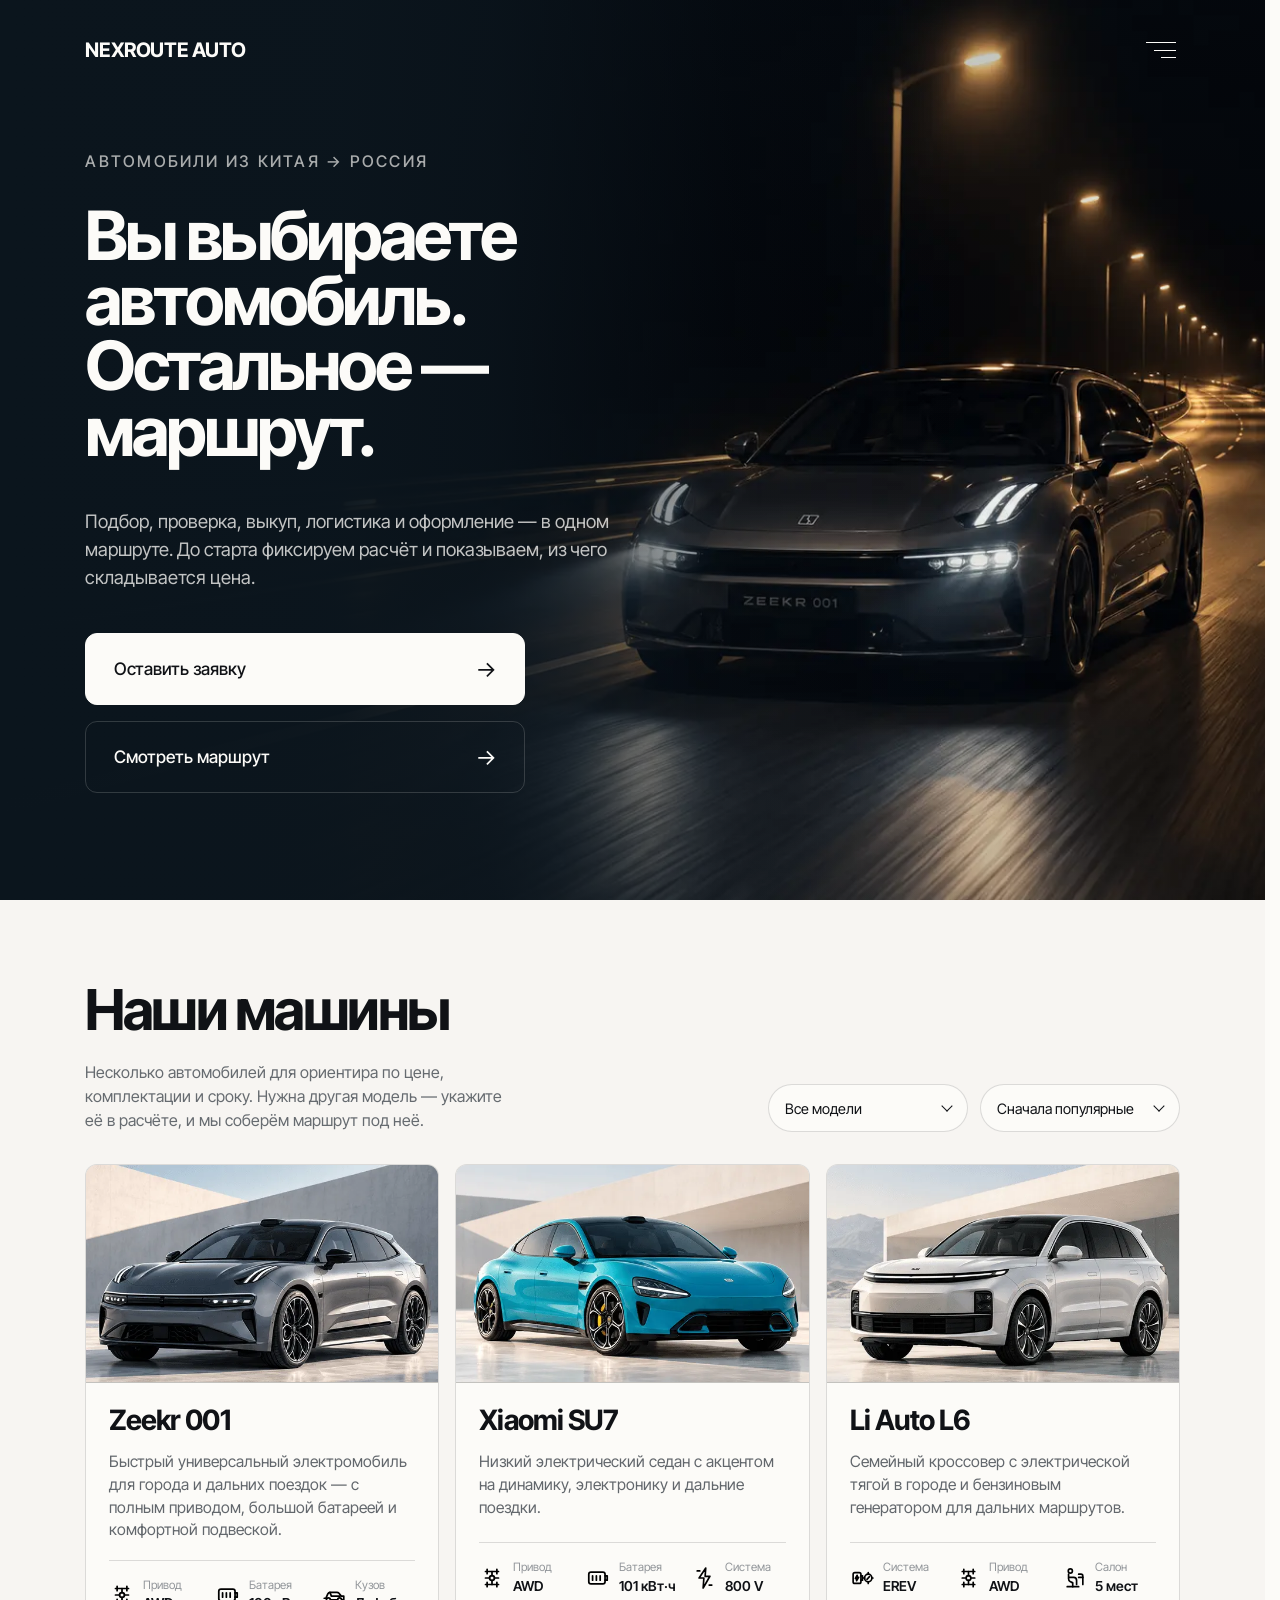
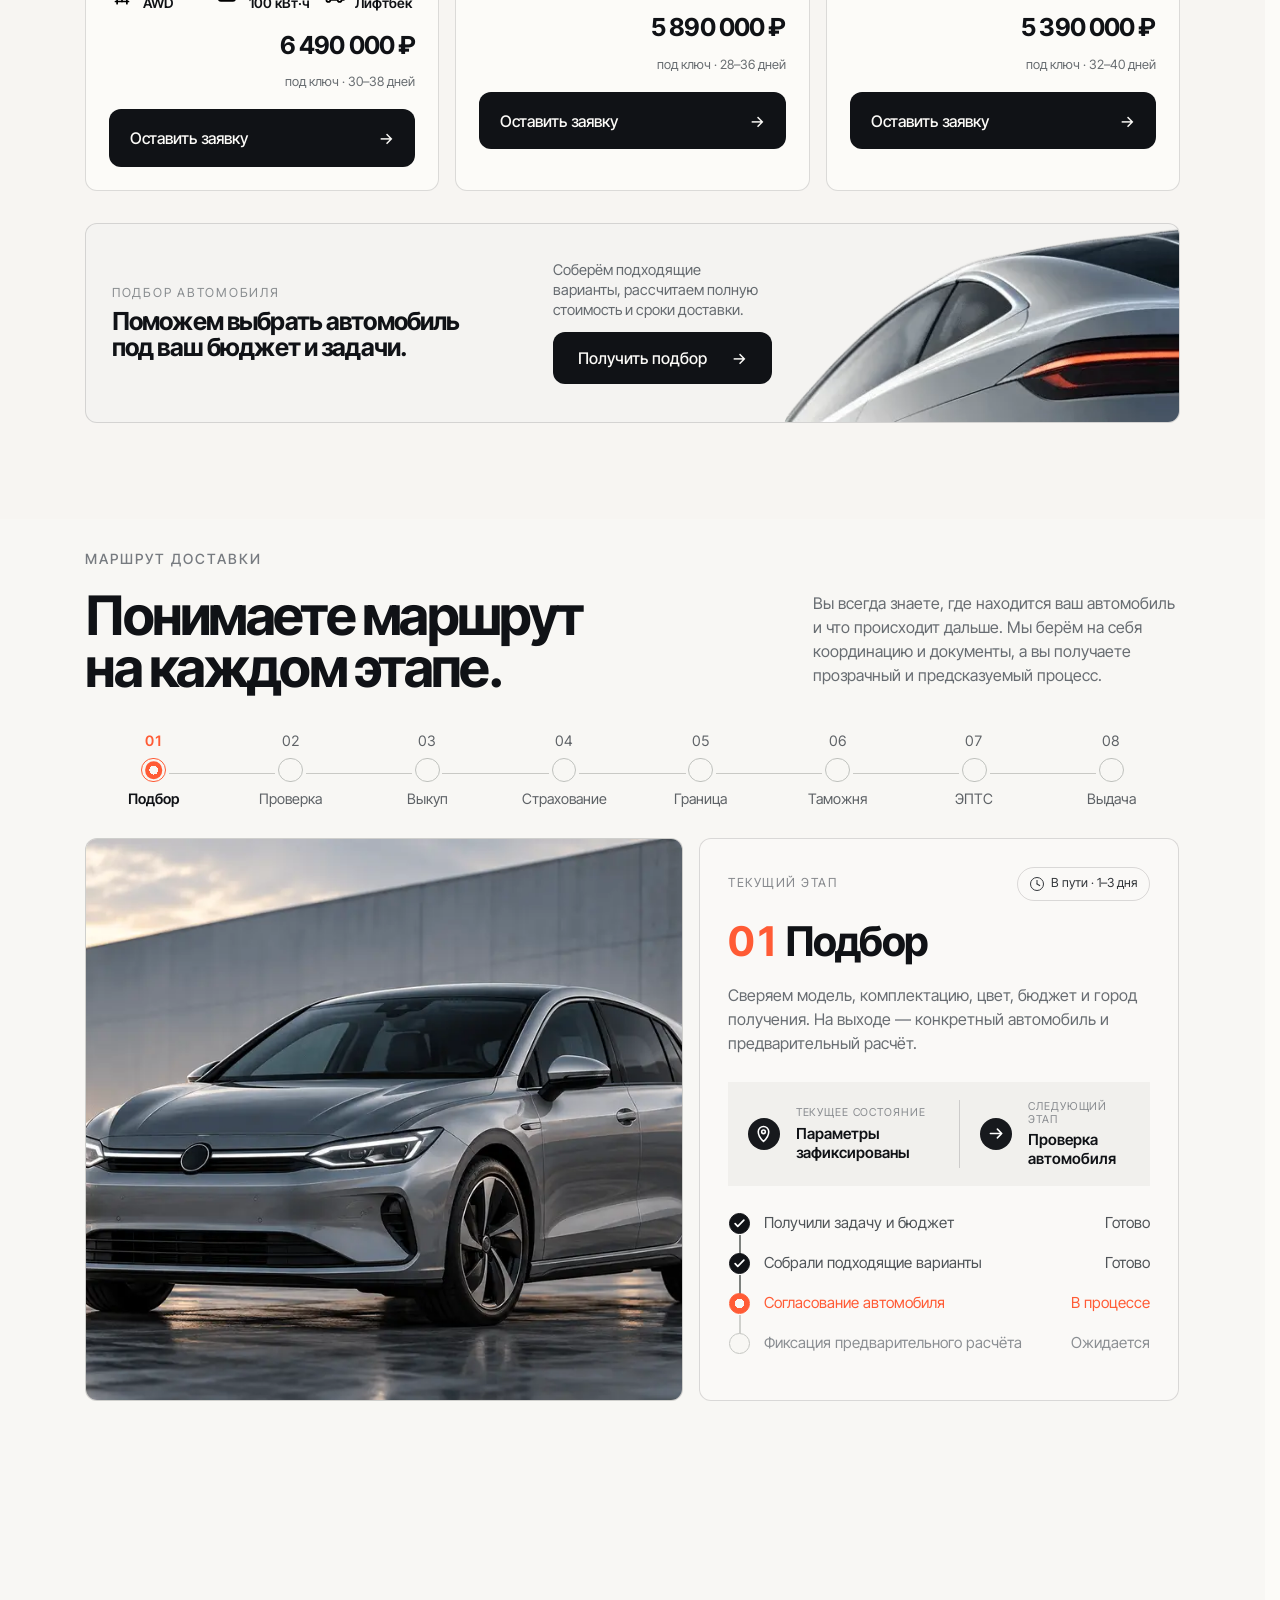
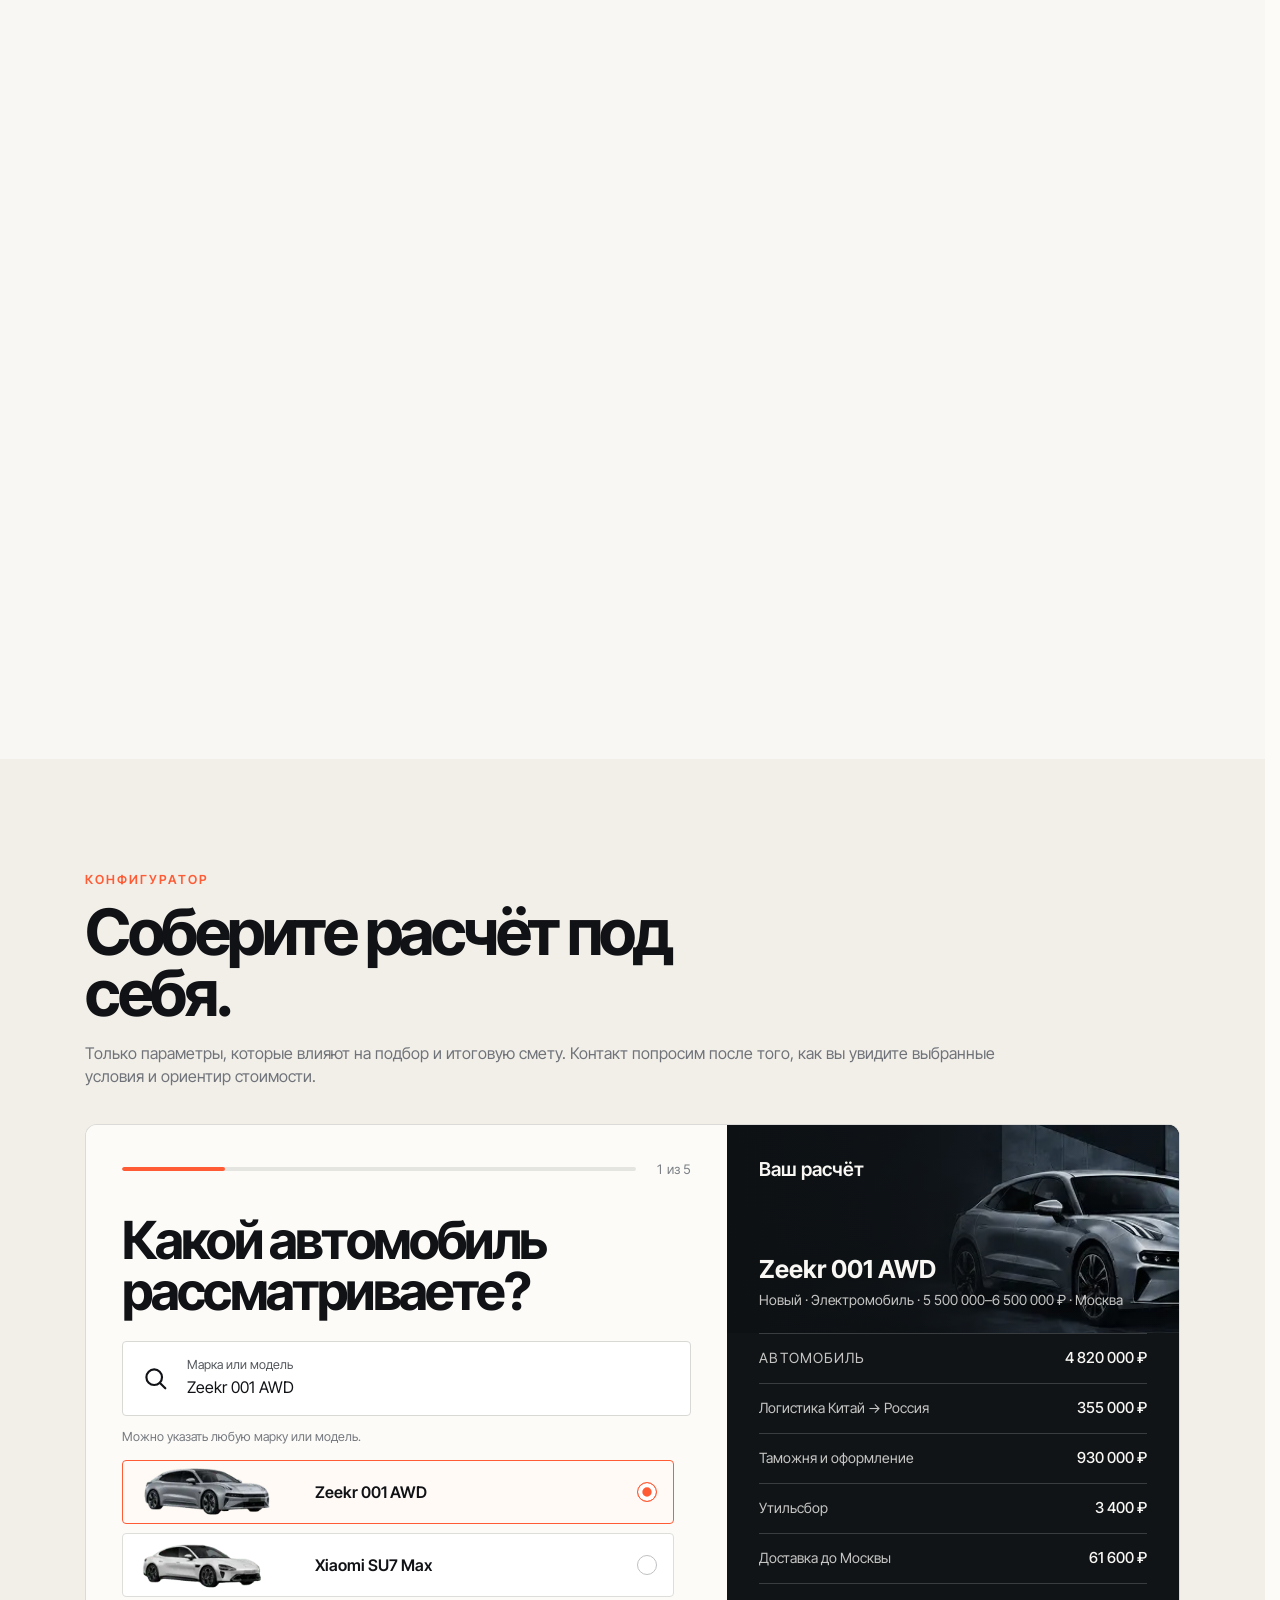
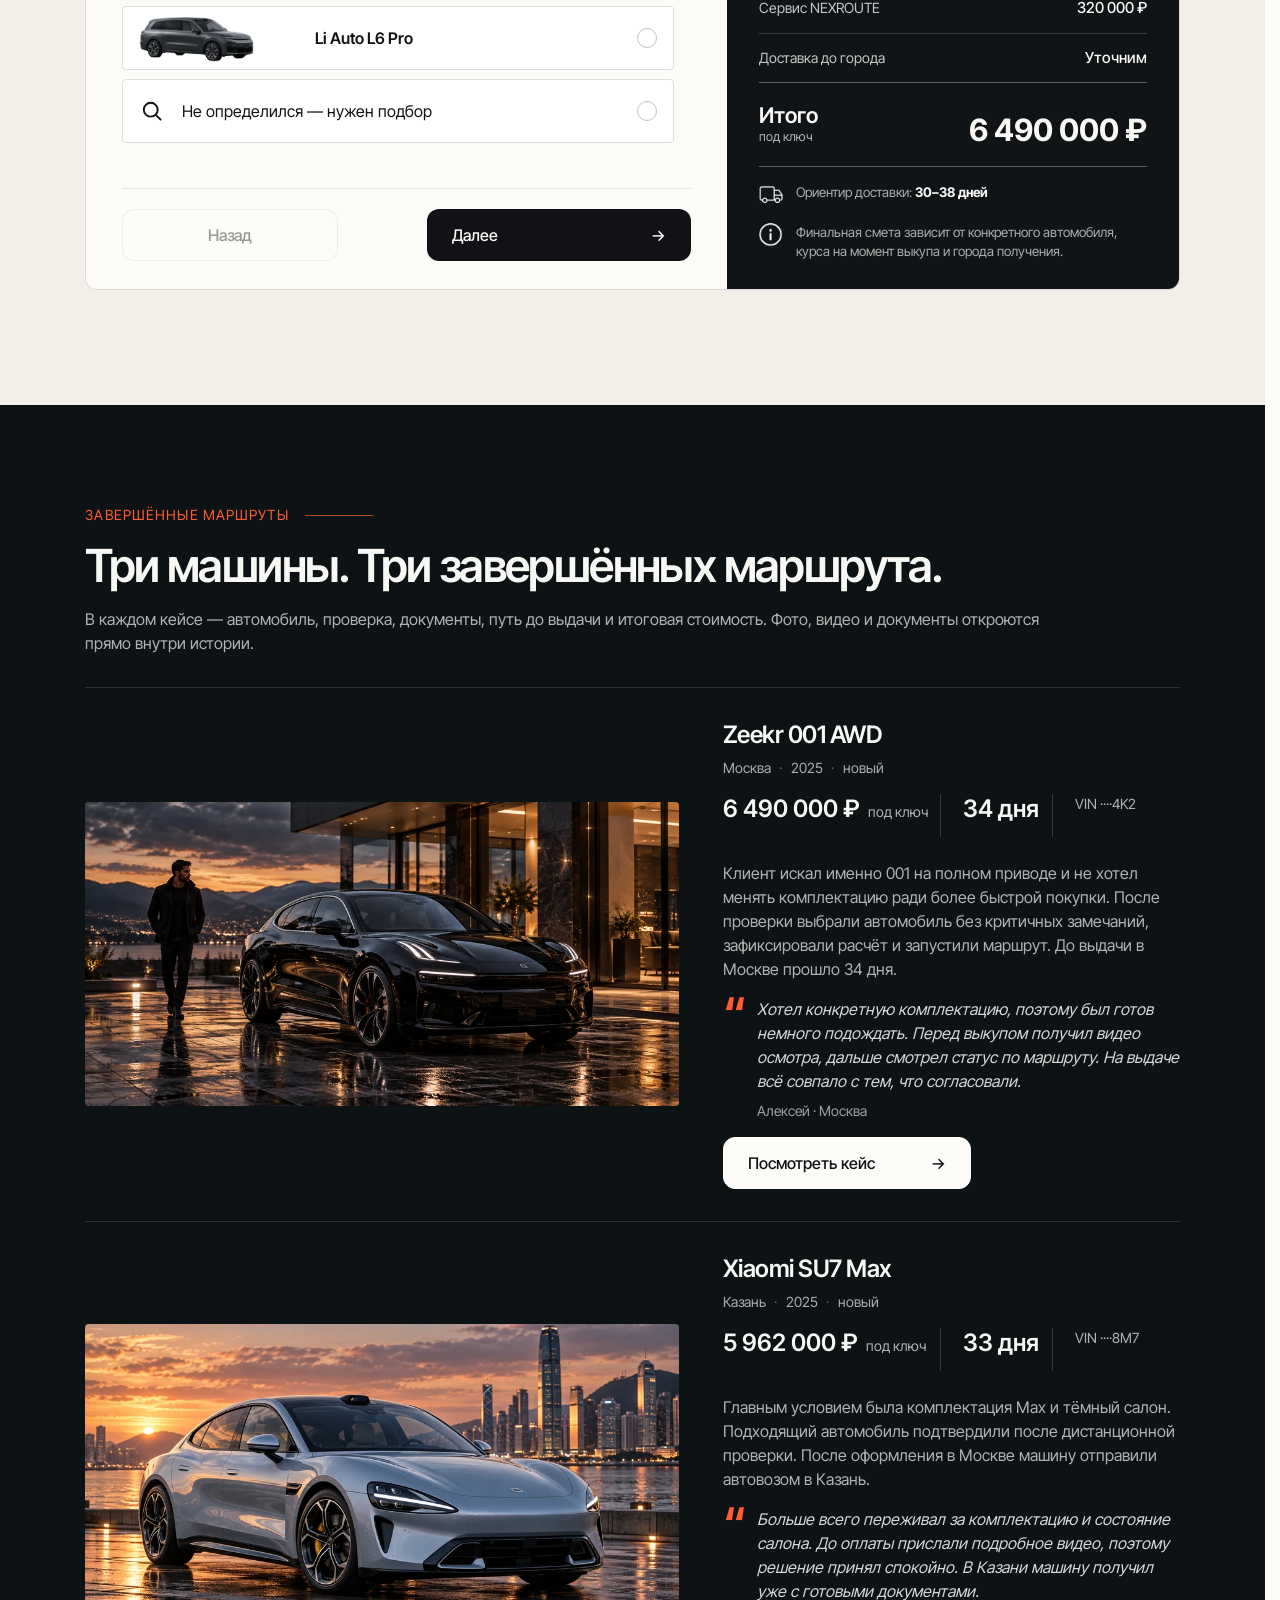
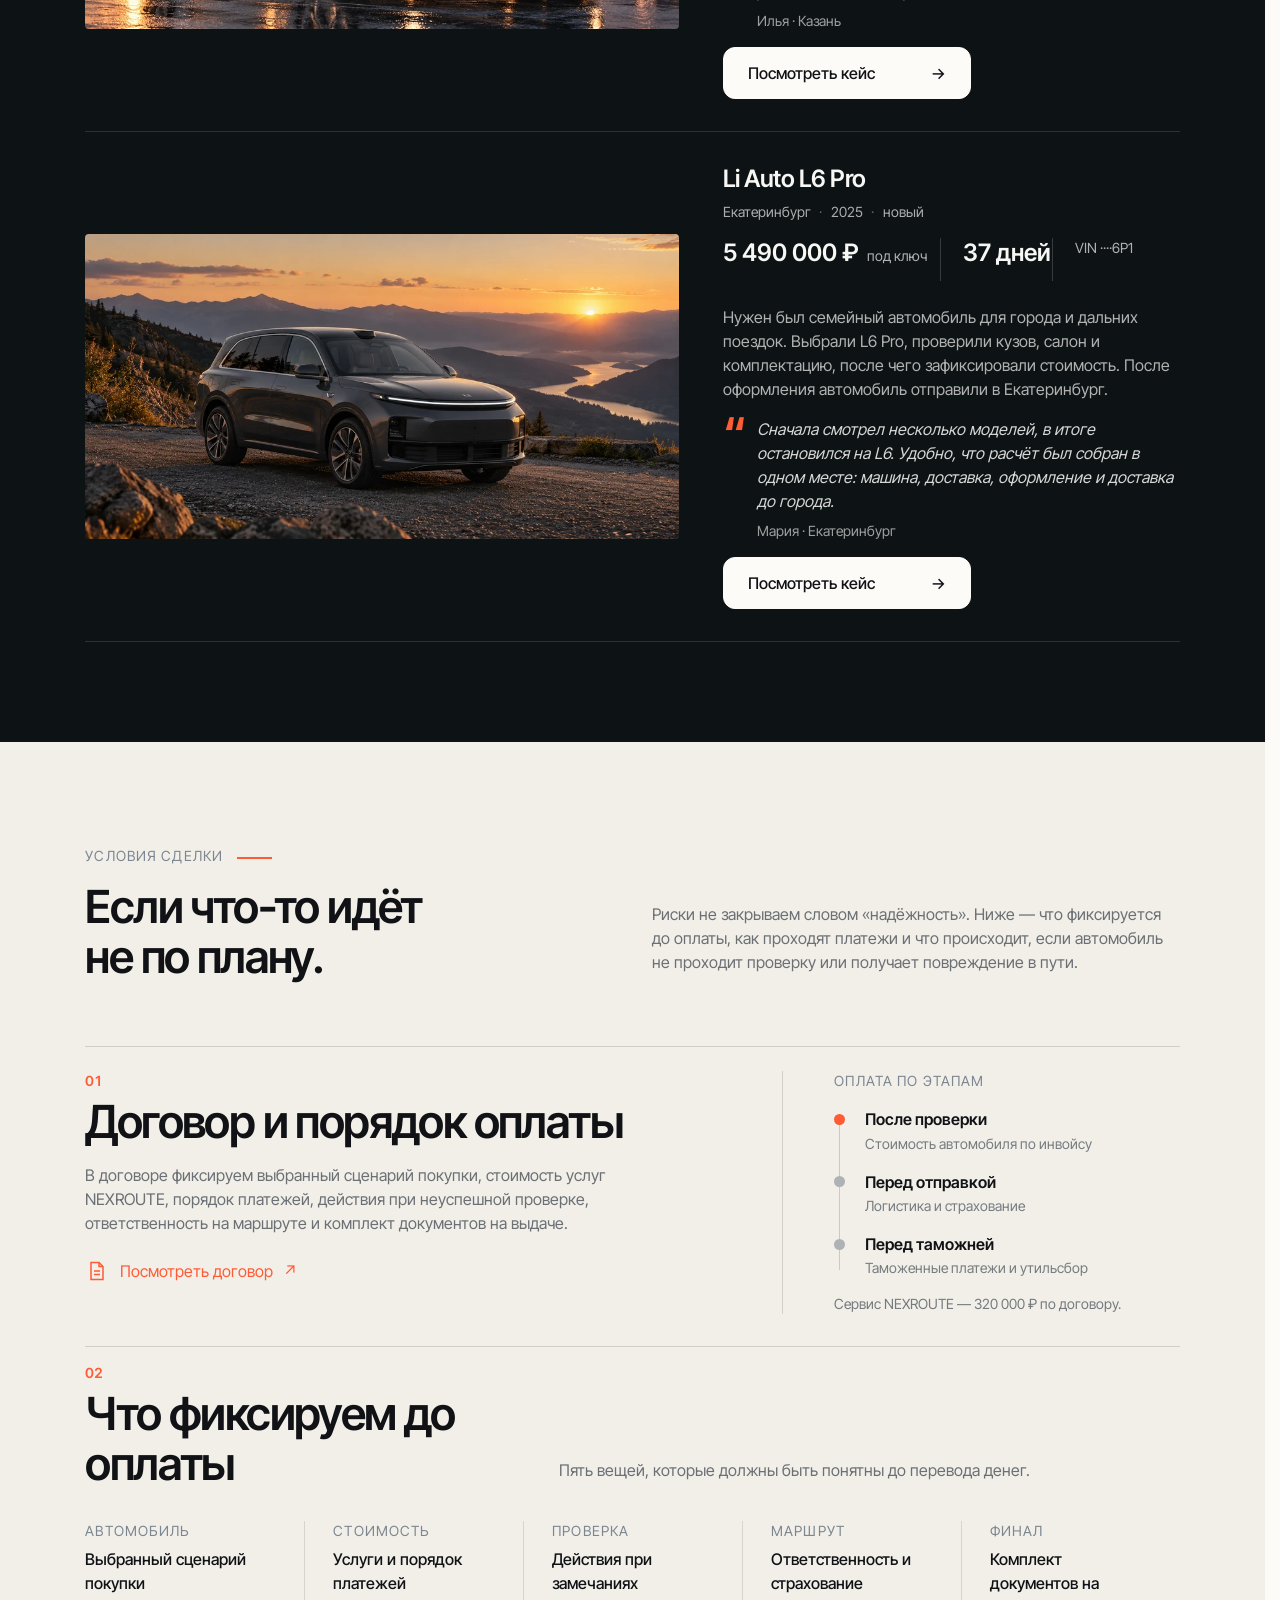
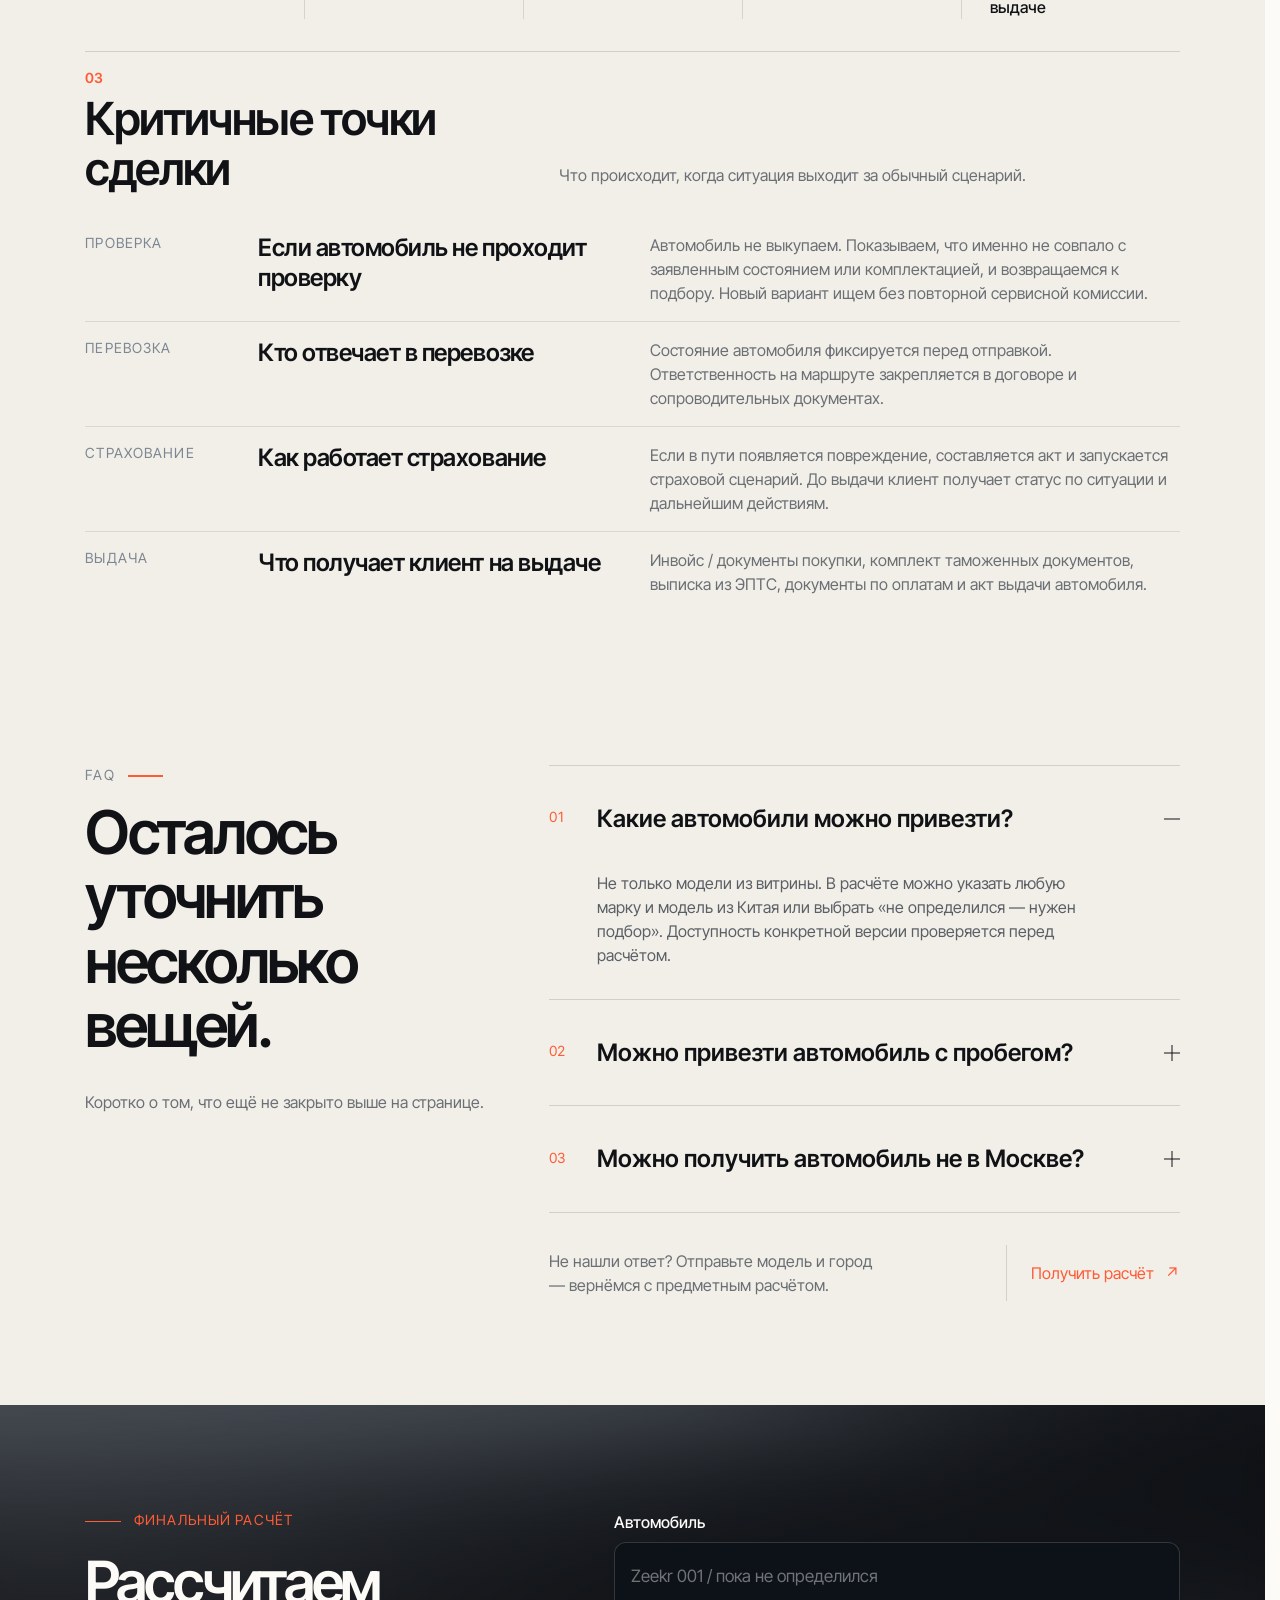
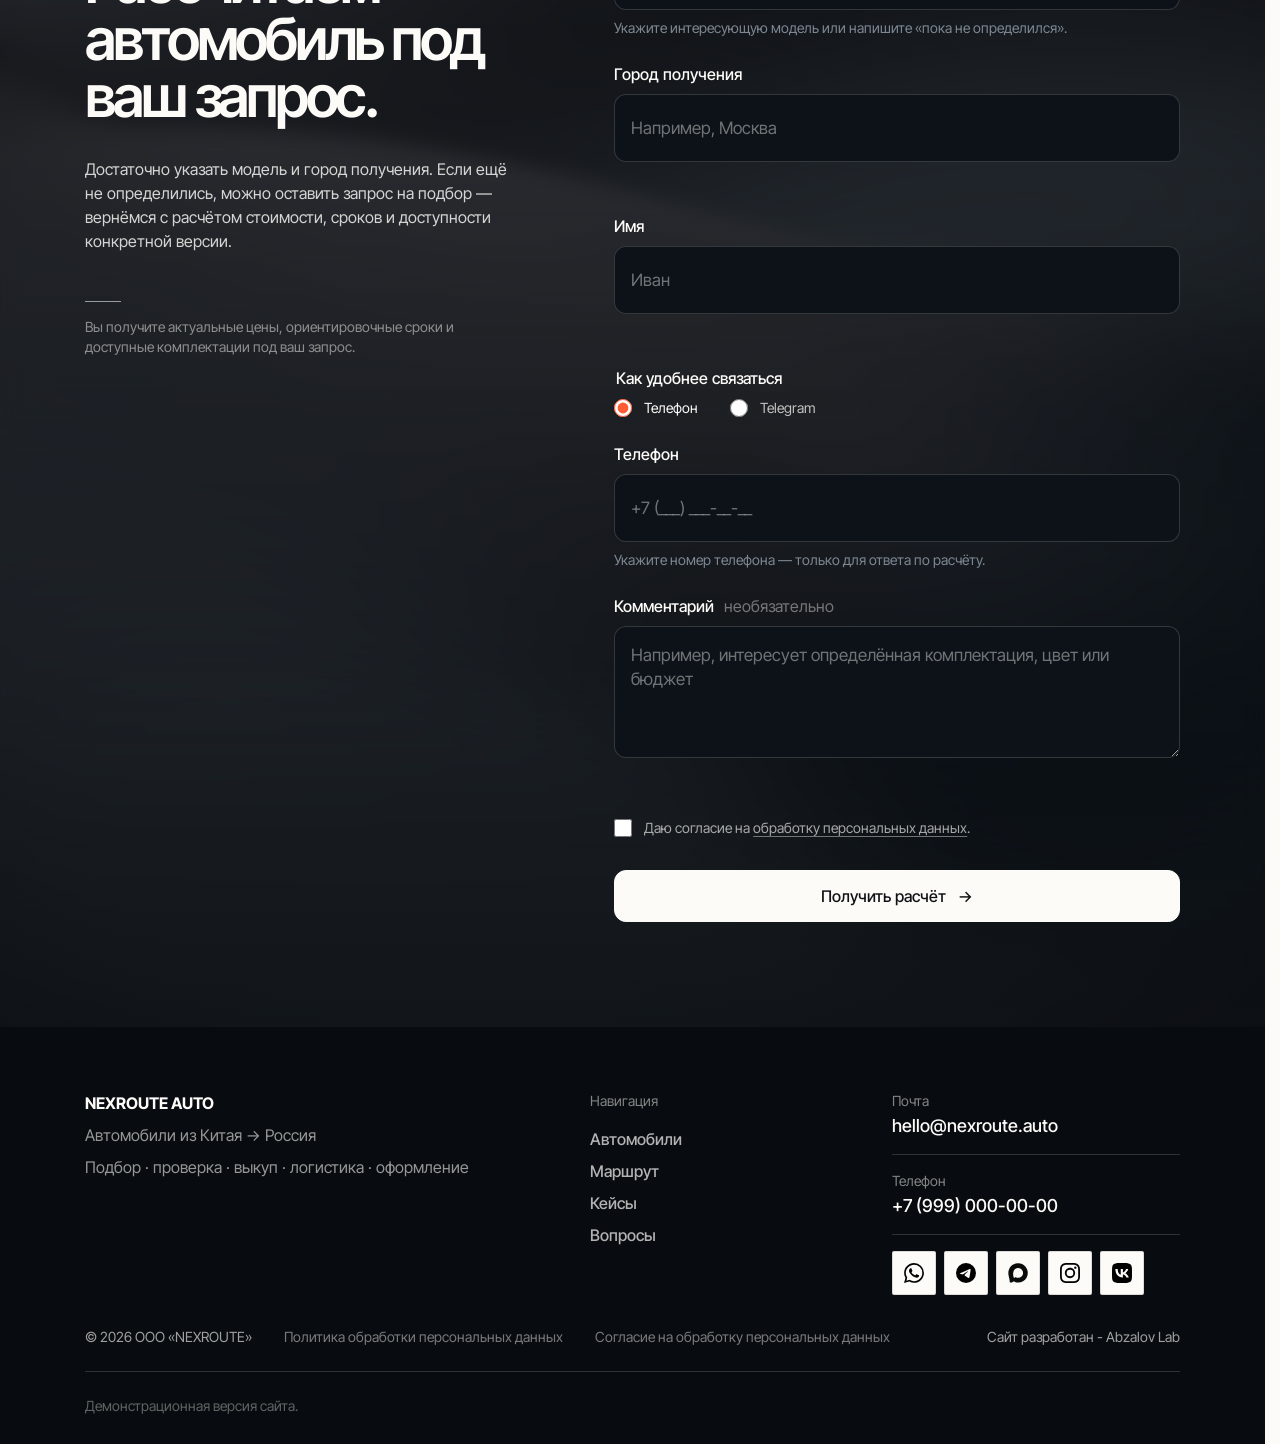
==== commit 42573927: "add technical SEO metadata" ====
--- a/live/index.html
+++ b/live/index.html
@@ -4,8 +4,50 @@
   <meta charset="utf-8">
   <meta name="viewport" content="width=device-width,initial-scale=1">
   <link rel="icon" href="./favicon.svg" type="image/svg+xml">
-  <meta name="description" content="NEXROUTE AUTO — подбор и доставка автомобилей из Китая в Россию">
-  <title>NEXROUTE AUTO — автомобили из Китая</title>
+  <title>Доставка автомобилей из Китая под ключ — NEXROUTE AUTO</title>
+  <meta name="description" content="Подбор, проверка, выкуп, логистика и оформление автомобилей из Китая в Россию. Прозрачный расчёт стоимости и маршрут доставки.">
+  <link rel="canonical" href="https://neotwalker.github.io/promo-cars/live/">
+  <meta property="og:locale" content="ru_RU">
+  <meta property="og:type" content="website">
+  <meta property="og:site_name" content="NEXROUTE AUTO">
+  <meta property="og:title" content="Доставка автомобилей из Китая под ключ — NEXROUTE AUTO">
+  <meta property="og:description" content="Подбор, проверка, выкуп, логистика и оформление автомобилей из Китая в Россию. Прозрачный расчёт стоимости и маршрут доставки.">
+  <meta property="og:url" content="https://neotwalker.github.io/promo-cars/live/">
+  <meta property="og:image" content="https://neotwalker.github.io/promo-cars/live/assets/hero/hero-poster.webp">
+  <meta property="og:image:alt" content="NEXROUTE AUTO — автомобили из Китая">
+  <meta name="twitter:card" content="summary_large_image">
+  <meta name="twitter:title" content="Доставка автомобилей из Китая под ключ — NEXROUTE AUTO">
+  <meta name="twitter:description" content="Подбор, проверка, выкуп, логистика и оформление автомобилей из Китая в Россию. Прозрачный расчёт стоимости и маршрут доставки.">
+  <meta name="twitter:image" content="https://neotwalker.github.io/promo-cars/live/assets/hero/hero-poster.webp">
+  <script type="application/ld+json">
+  {
+    "@context": "https://schema.org",
+    "@graph": [
+      {
+        "@type": "WebSite",
+        "@id": "https://neotwalker.github.io/promo-cars/live/#website",
+        "url": "https://neotwalker.github.io/promo-cars/live/",
+        "name": "NEXROUTE AUTO",
+        "inLanguage": "ru-RU"
+      },
+      {
+        "@type": "WebPage",
+        "@id": "https://neotwalker.github.io/promo-cars/live/#webpage",
+        "url": "https://neotwalker.github.io/promo-cars/live/",
+        "name": "Доставка автомобилей из Китая под ключ — NEXROUTE AUTO",
+        "description": "Подбор, проверка, выкуп, логистика и оформление автомобилей из Китая в Россию. Прозрачный расчёт стоимости и маршрут доставки.",
+        "inLanguage": "ru-RU",
+        "isPartOf": {
+          "@id": "https://neotwalker.github.io/promo-cars/live/#website"
+        },
+        "primaryImageOfPage": {
+          "@type": "ImageObject",
+          "url": "https://neotwalker.github.io/promo-cars/live/assets/hero/hero-poster.webp"
+        }
+      }
+    ]
+  }
+  </script>
   <link rel="preload" href="../ui-kit/assets/fonts/InterTight-Bold.woff2" as="font" type="font/woff2" crossorigin>
   <link rel="preload" href="./assets/hero/hero-poster.webp" as="image" type="image/webp" media="(min-width: 48rem)" fetchpriority="high">
   <link rel="preload" href="./assets/hero/hero-mob.webp" as="image" type="image/webp" media="(max-width: 47.9375rem)" fetchpriority="high">
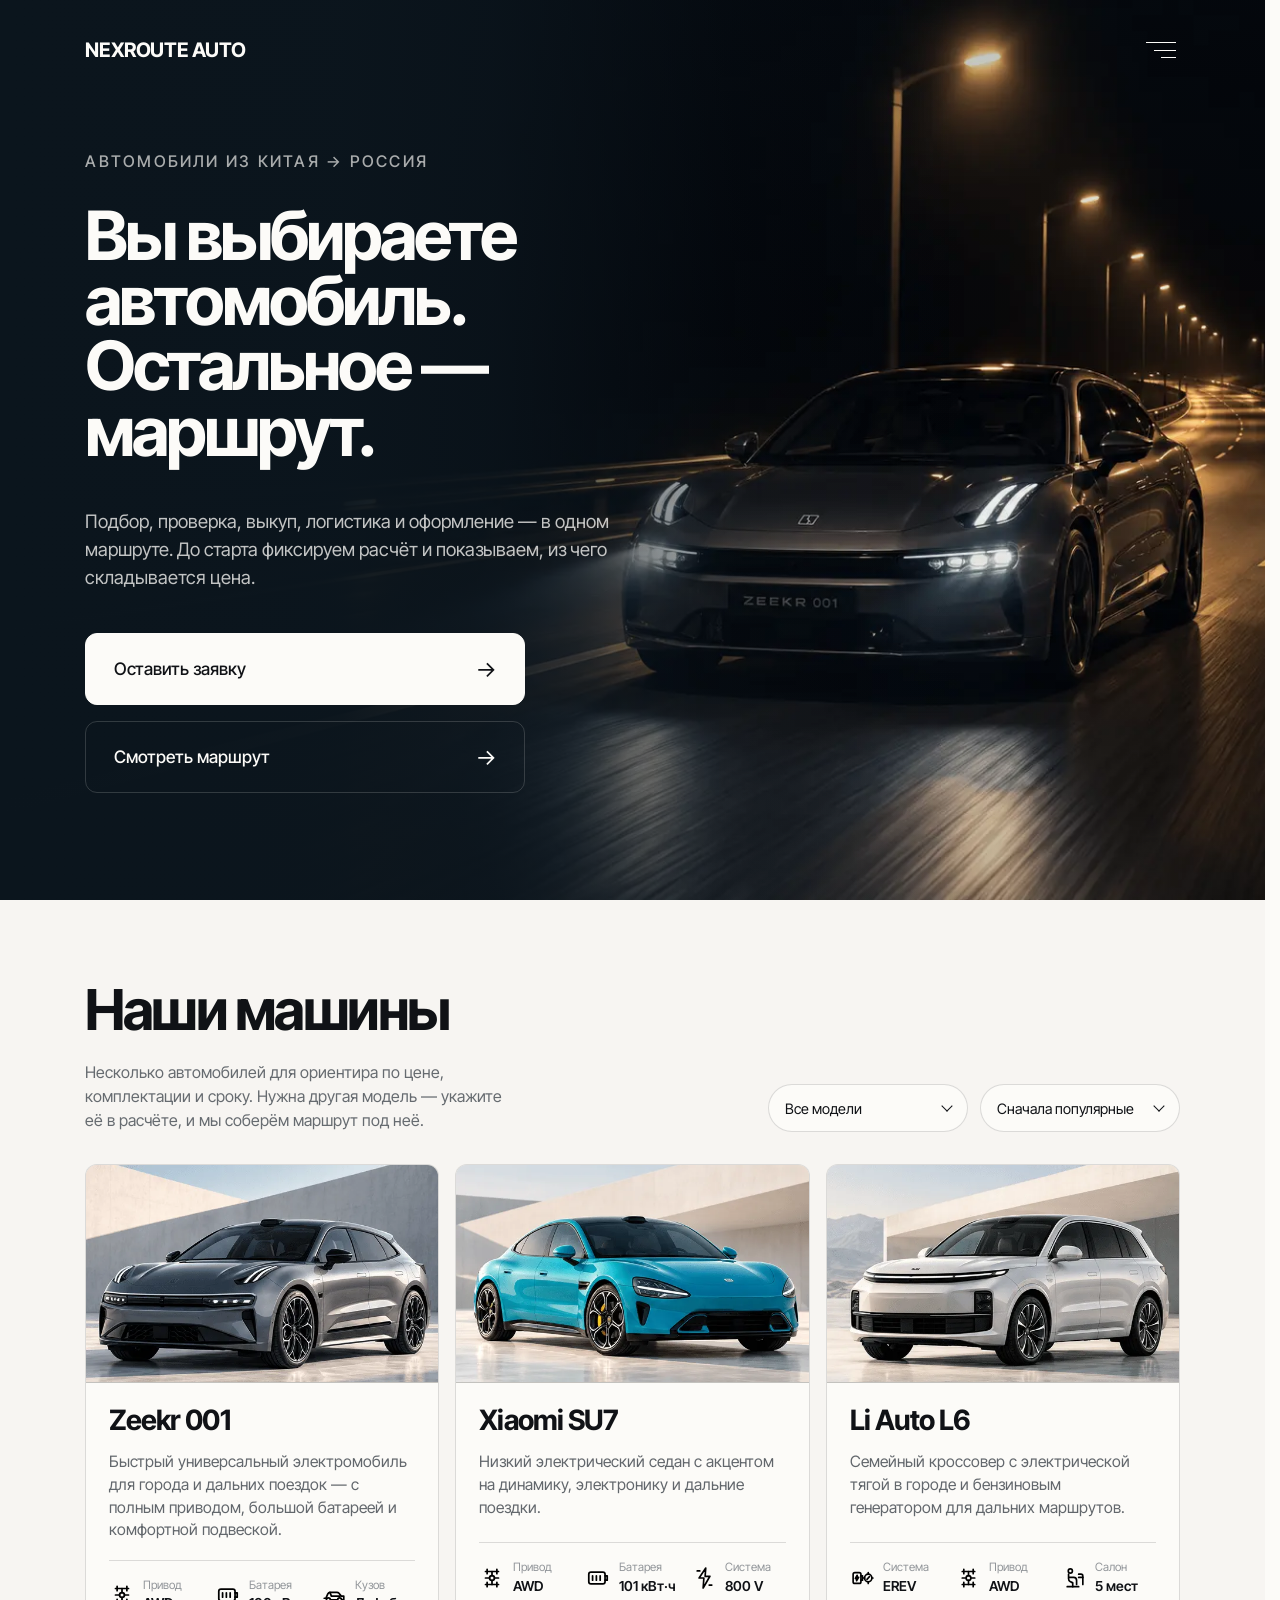
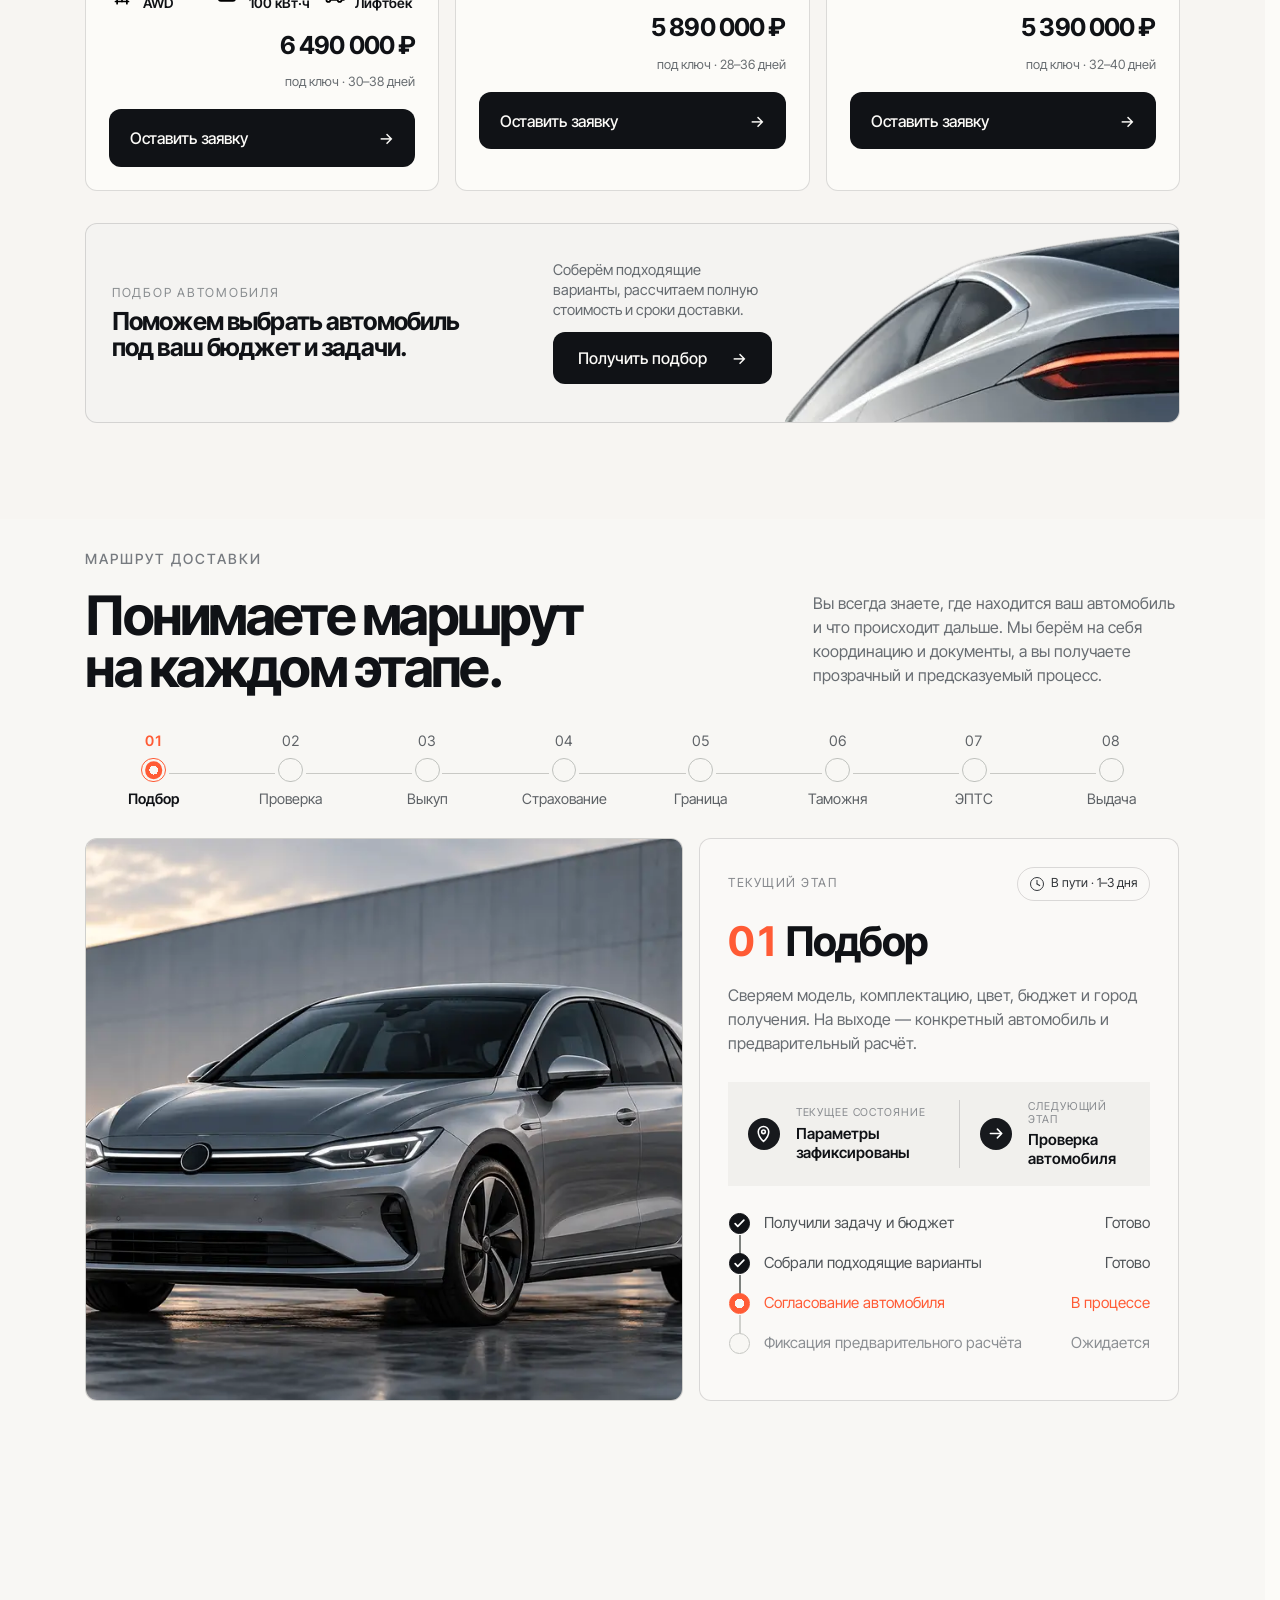
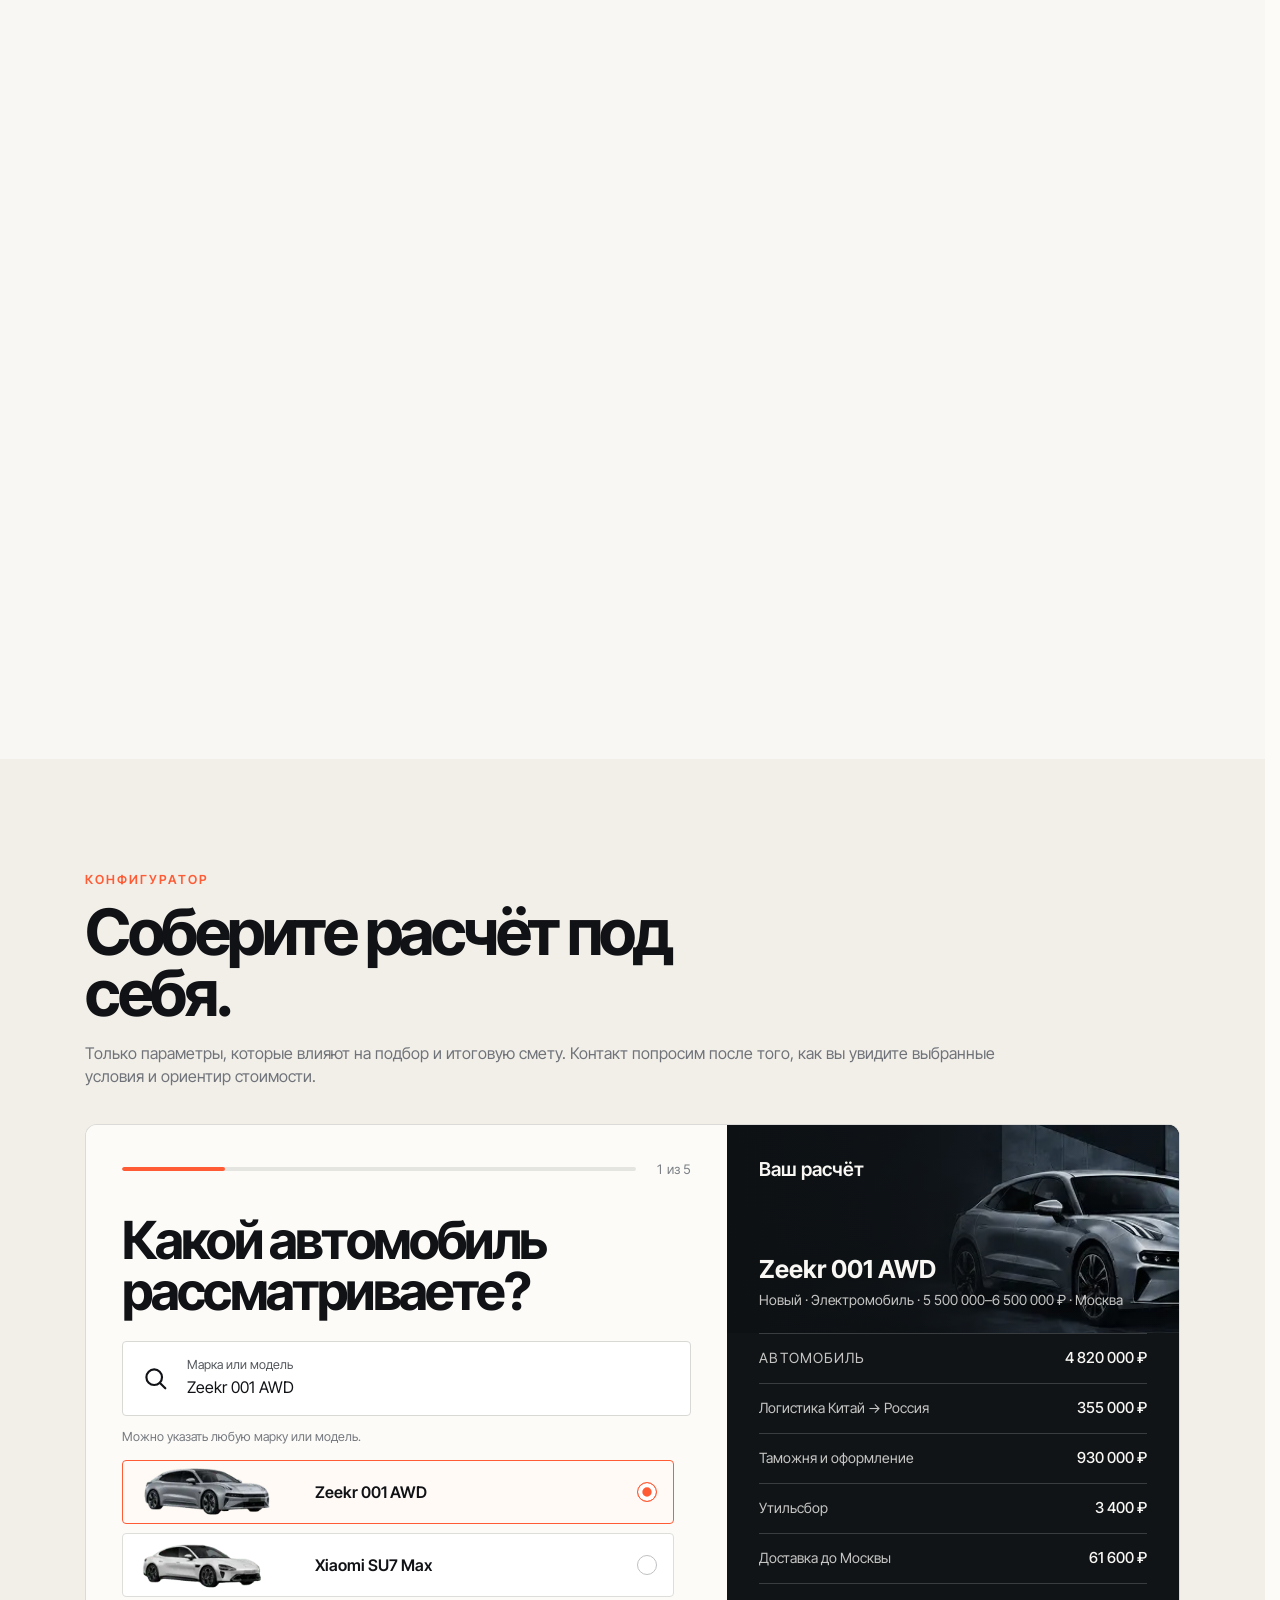
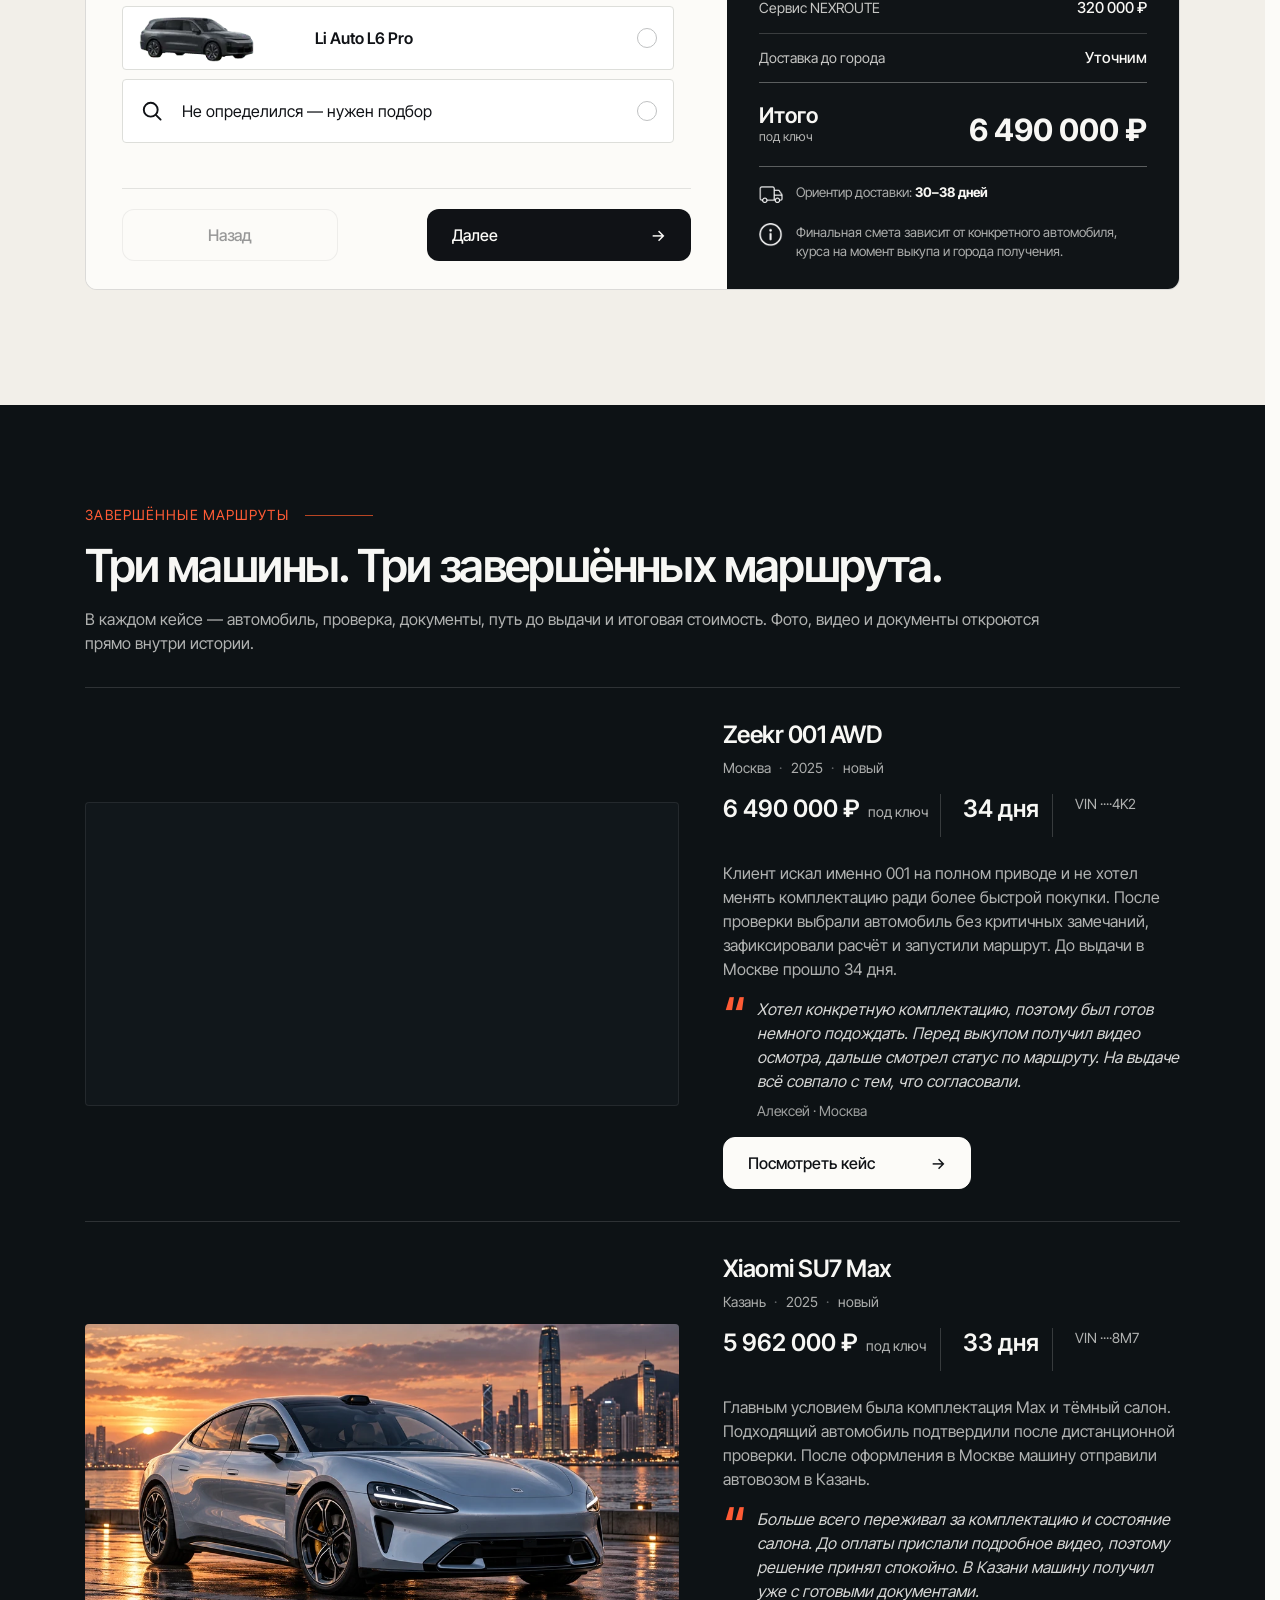
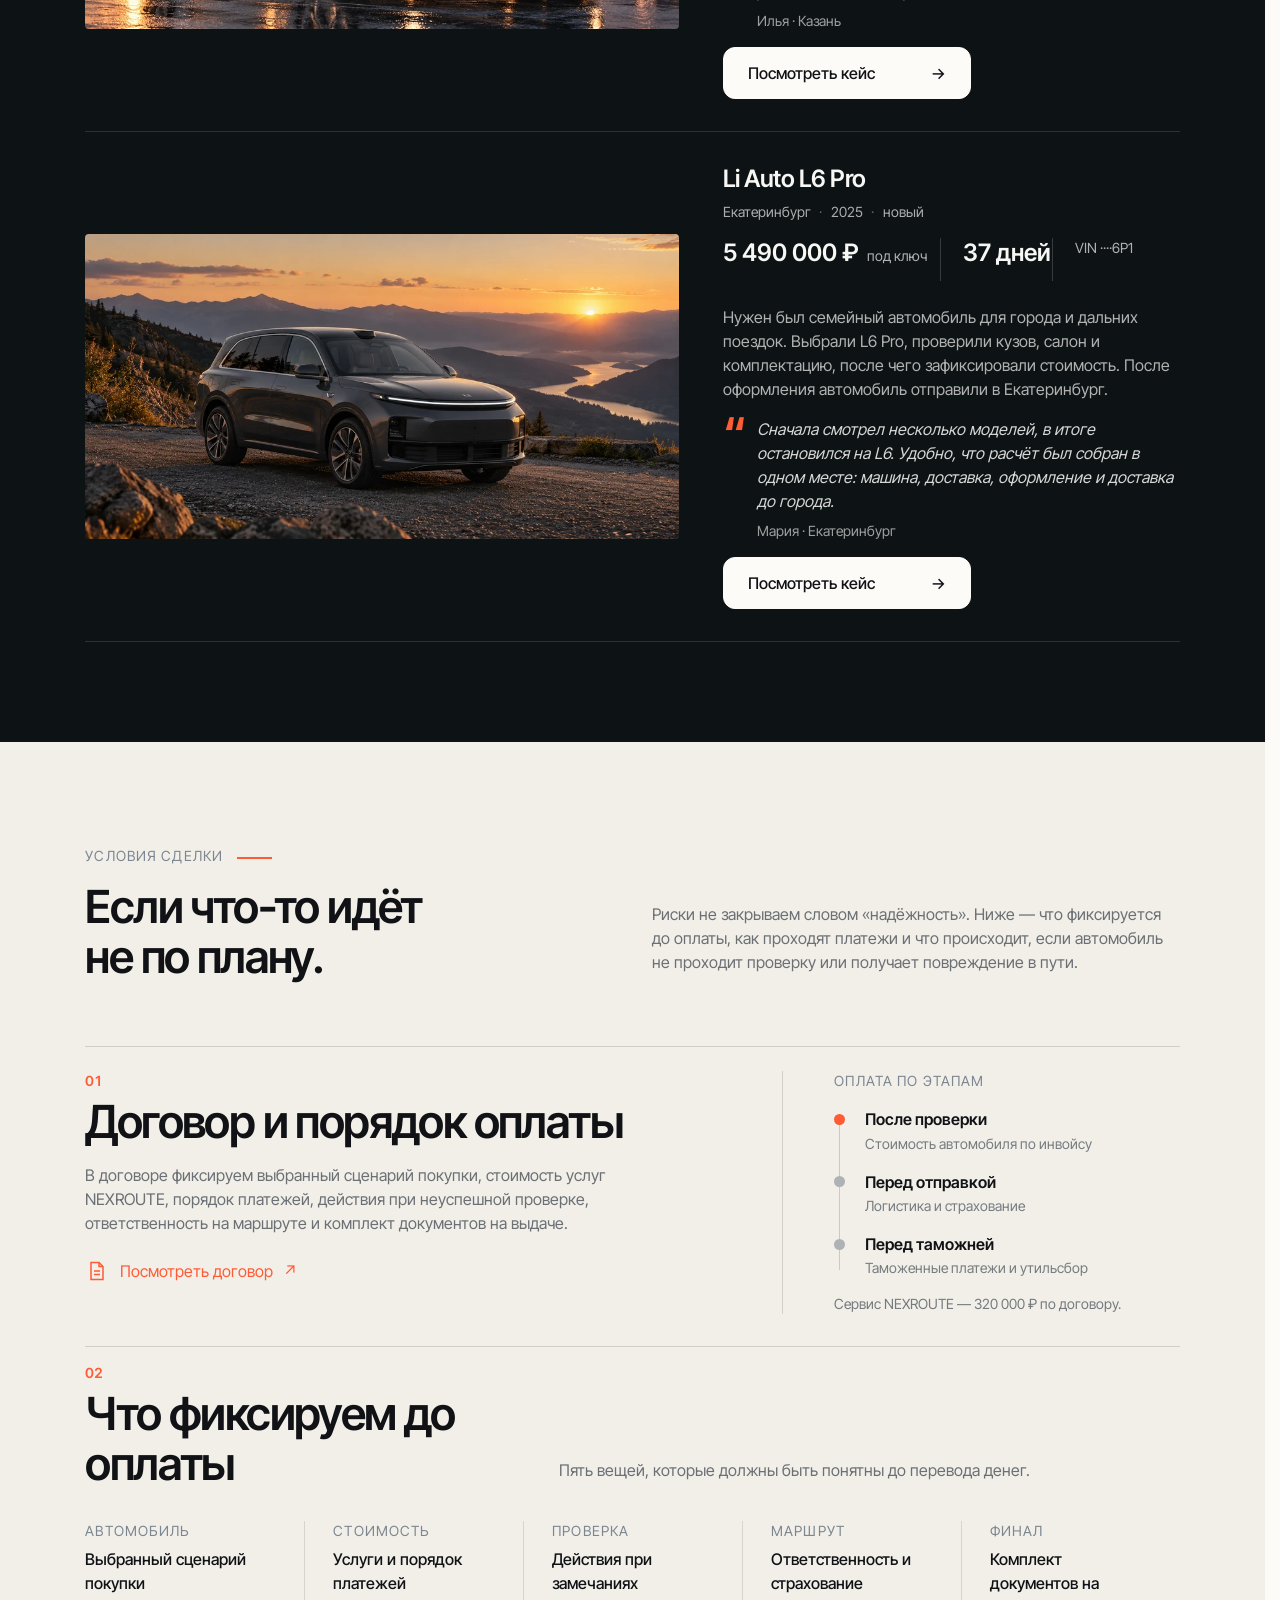
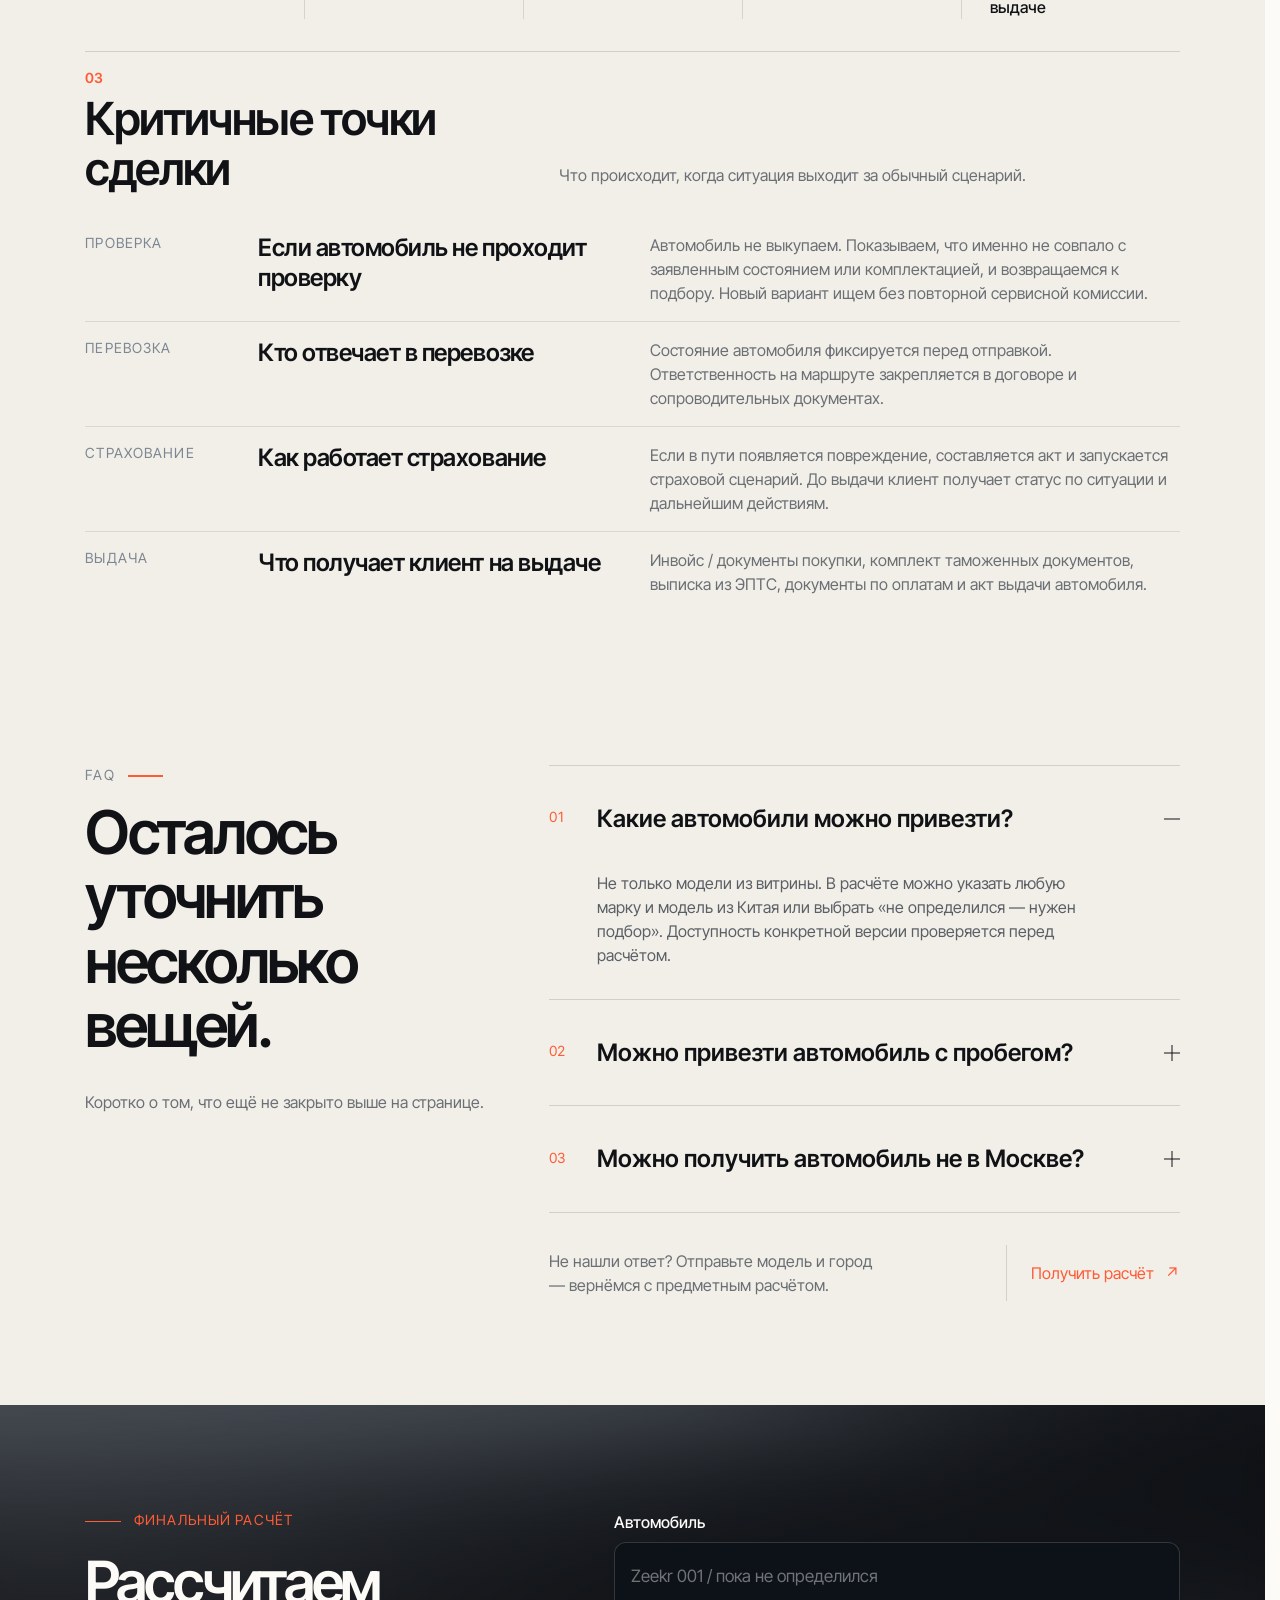
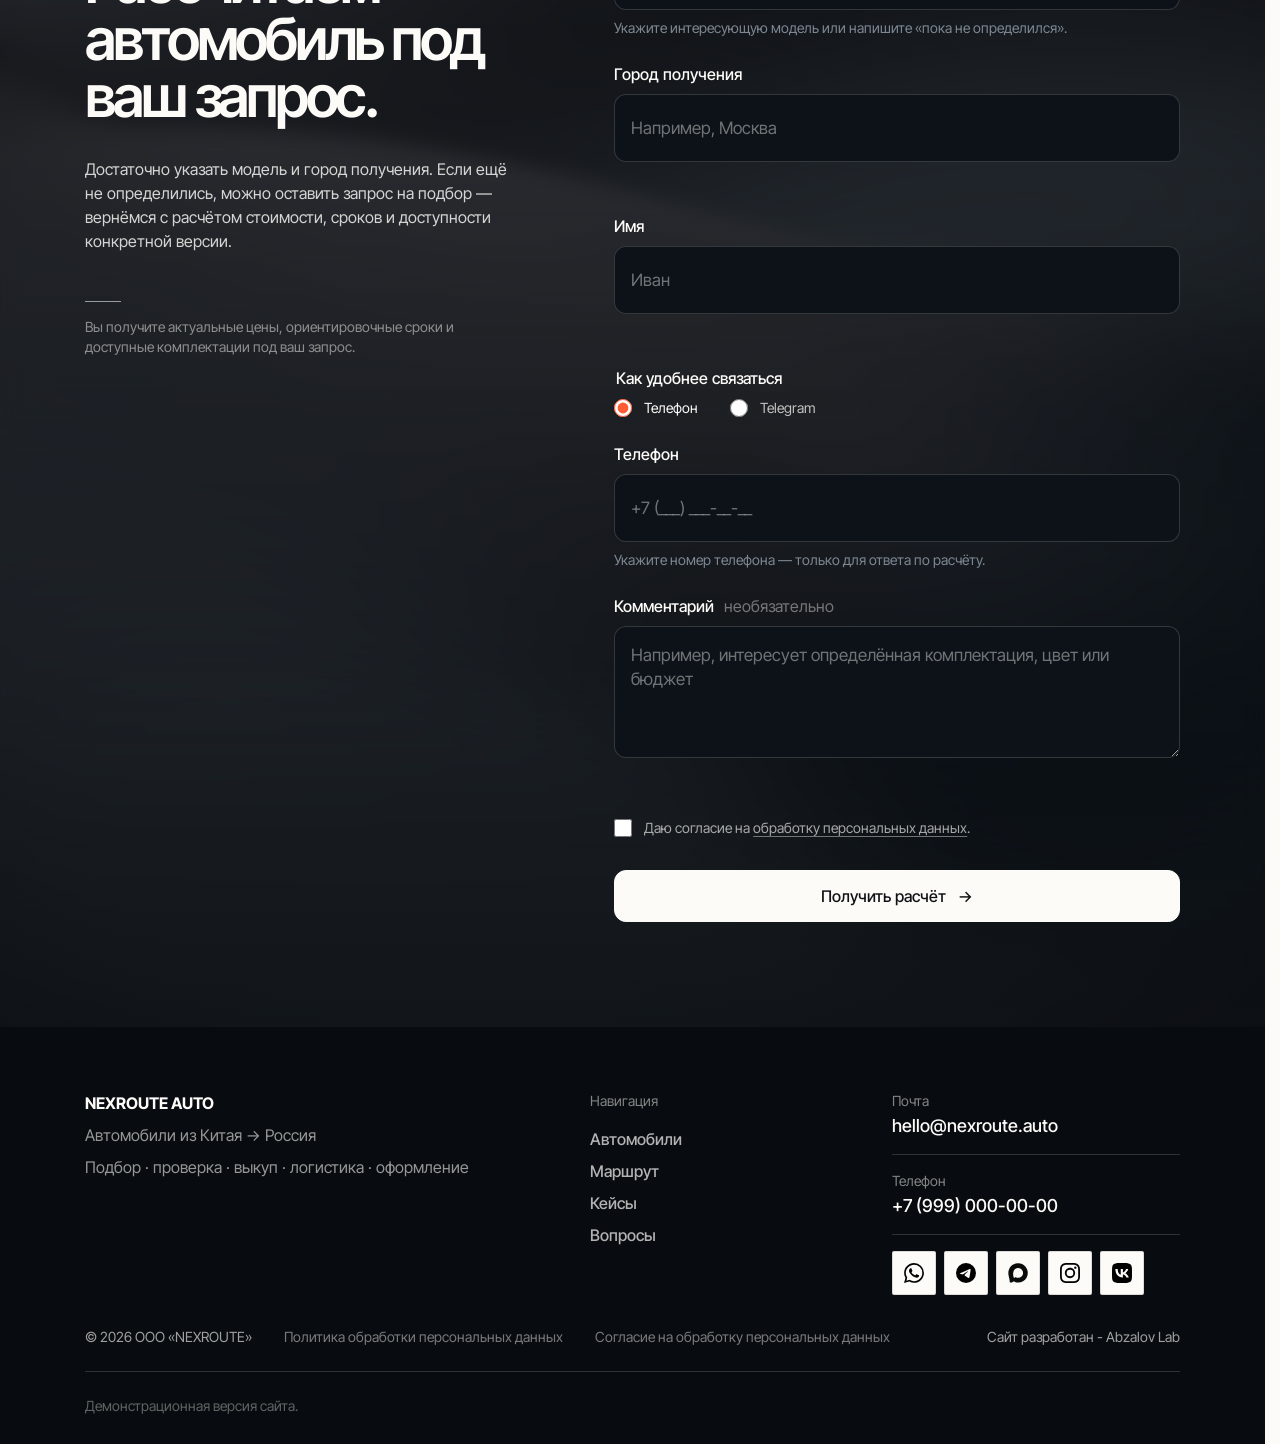
==== commit 3670cd7a: "improve image SEO and project 404" ====
--- a/live/index.html
+++ b/live/index.html
@@ -3,6 +3,7 @@
 <head>
   <meta charset="utf-8">
   <meta name="viewport" content="width=device-width,initial-scale=1">
+  <link rel="icon" href="./favicon.png" type="image/png" sizes="48x48">
   <link rel="icon" href="./favicon.svg" type="image/svg+xml">
   <title>Доставка автомобилей из Китая под ключ — NEXROUTE AUTO</title>
   <meta name="description" content="Подбор, проверка, выкуп, логистика и оформление автомобилей из Китая в Россию. Прозрачный расчёт стоимости и маршрут доставки.">
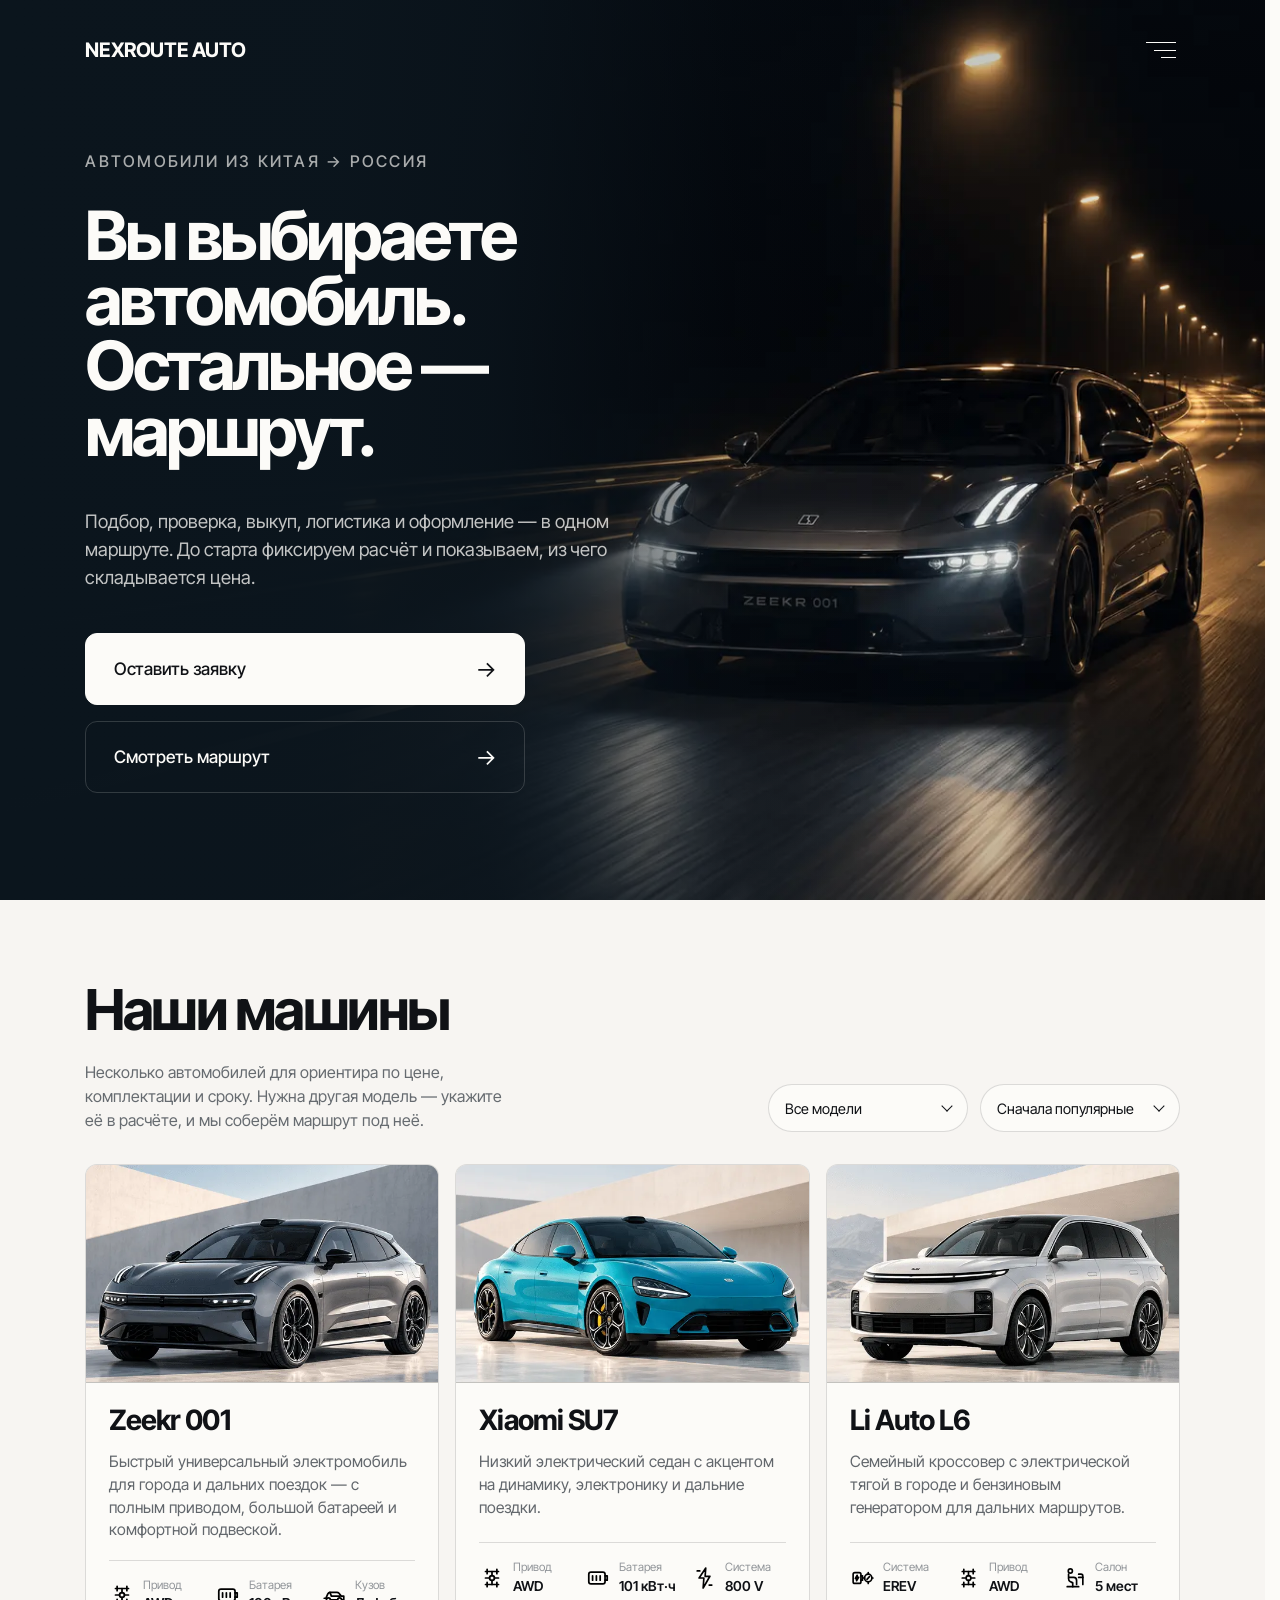
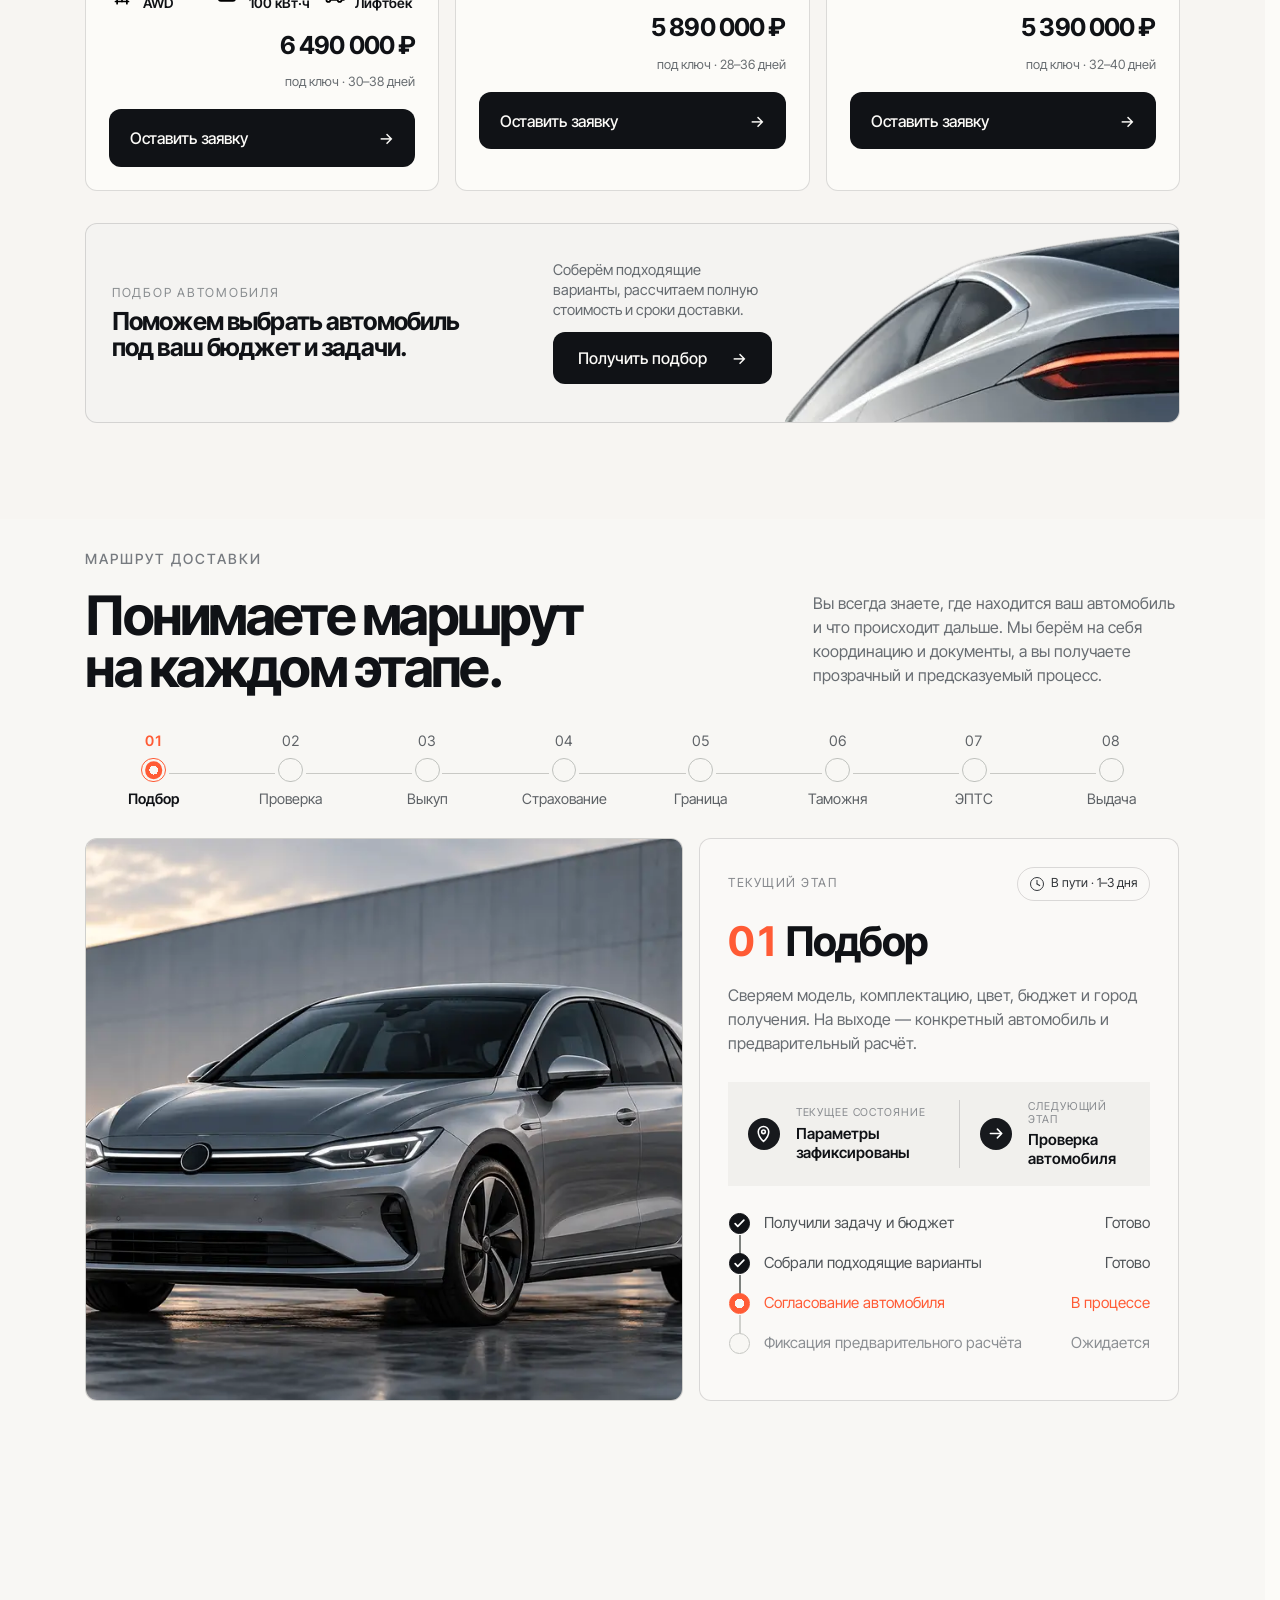
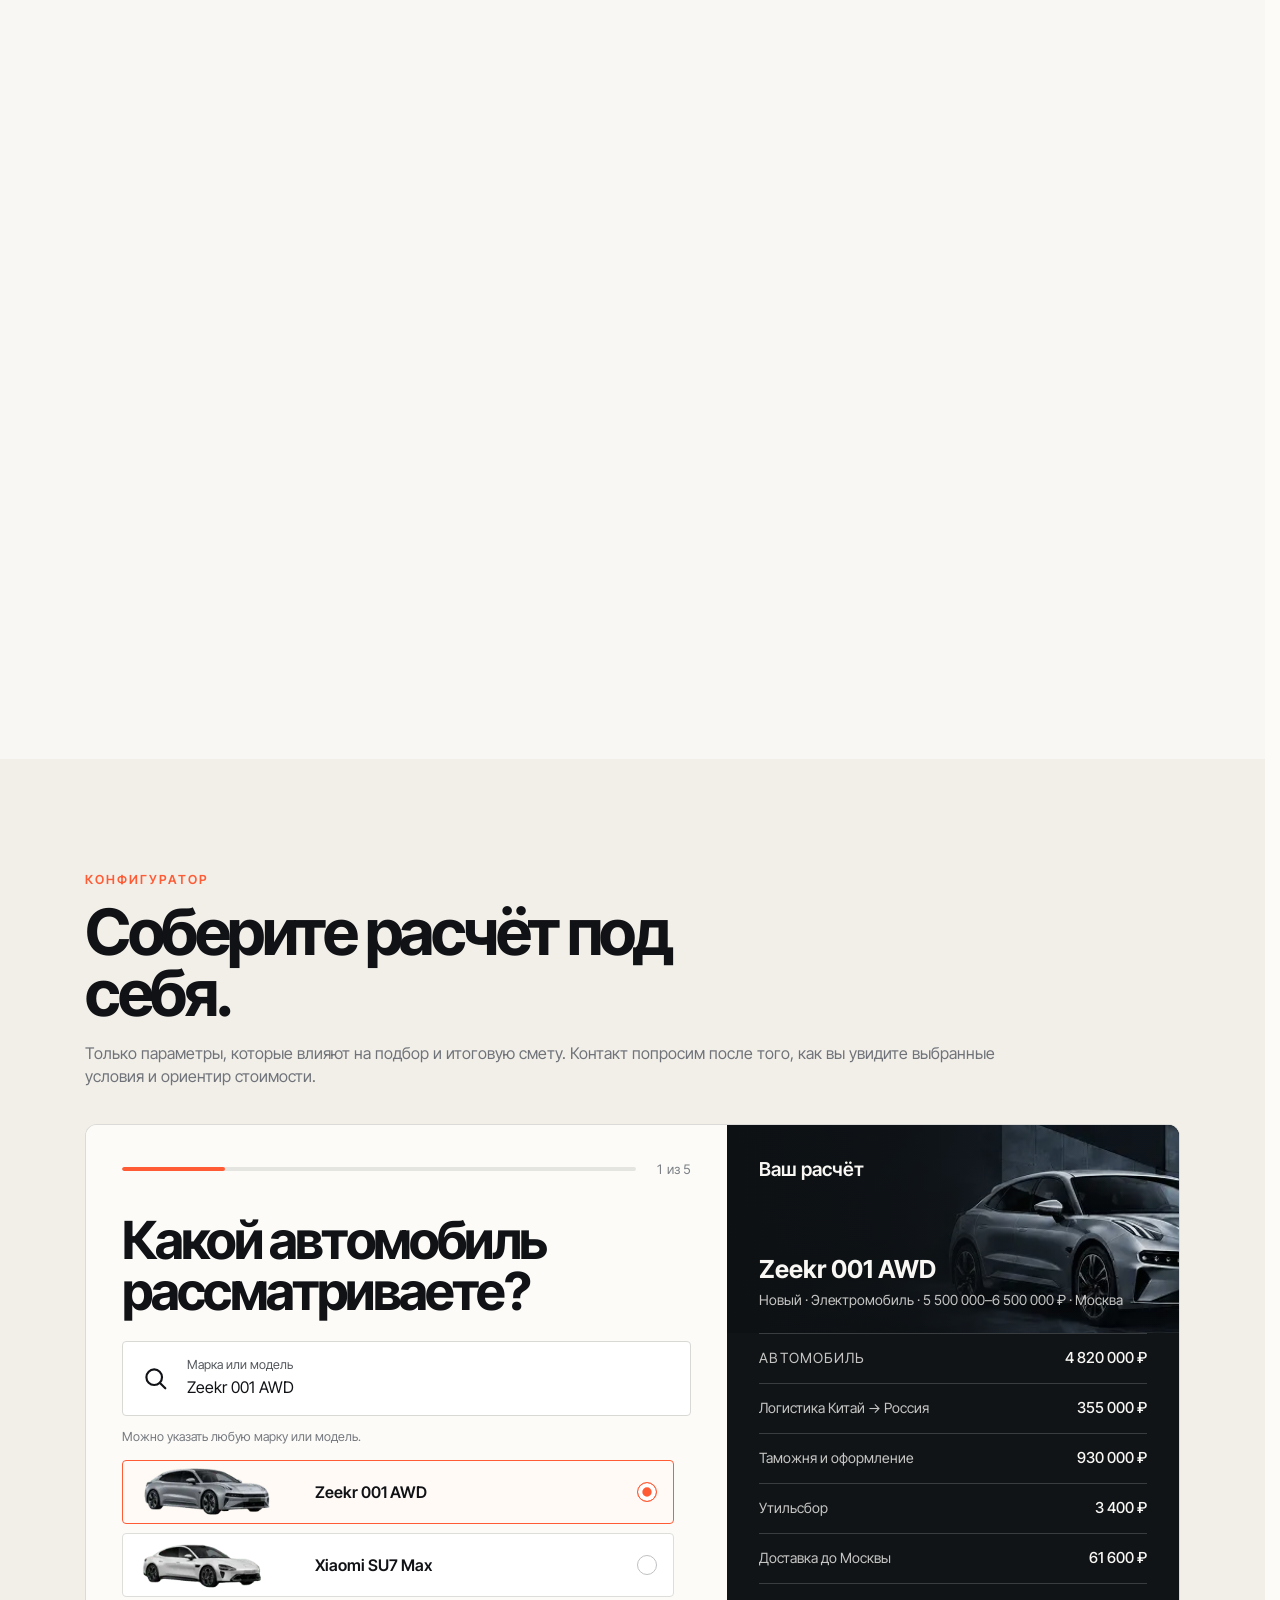
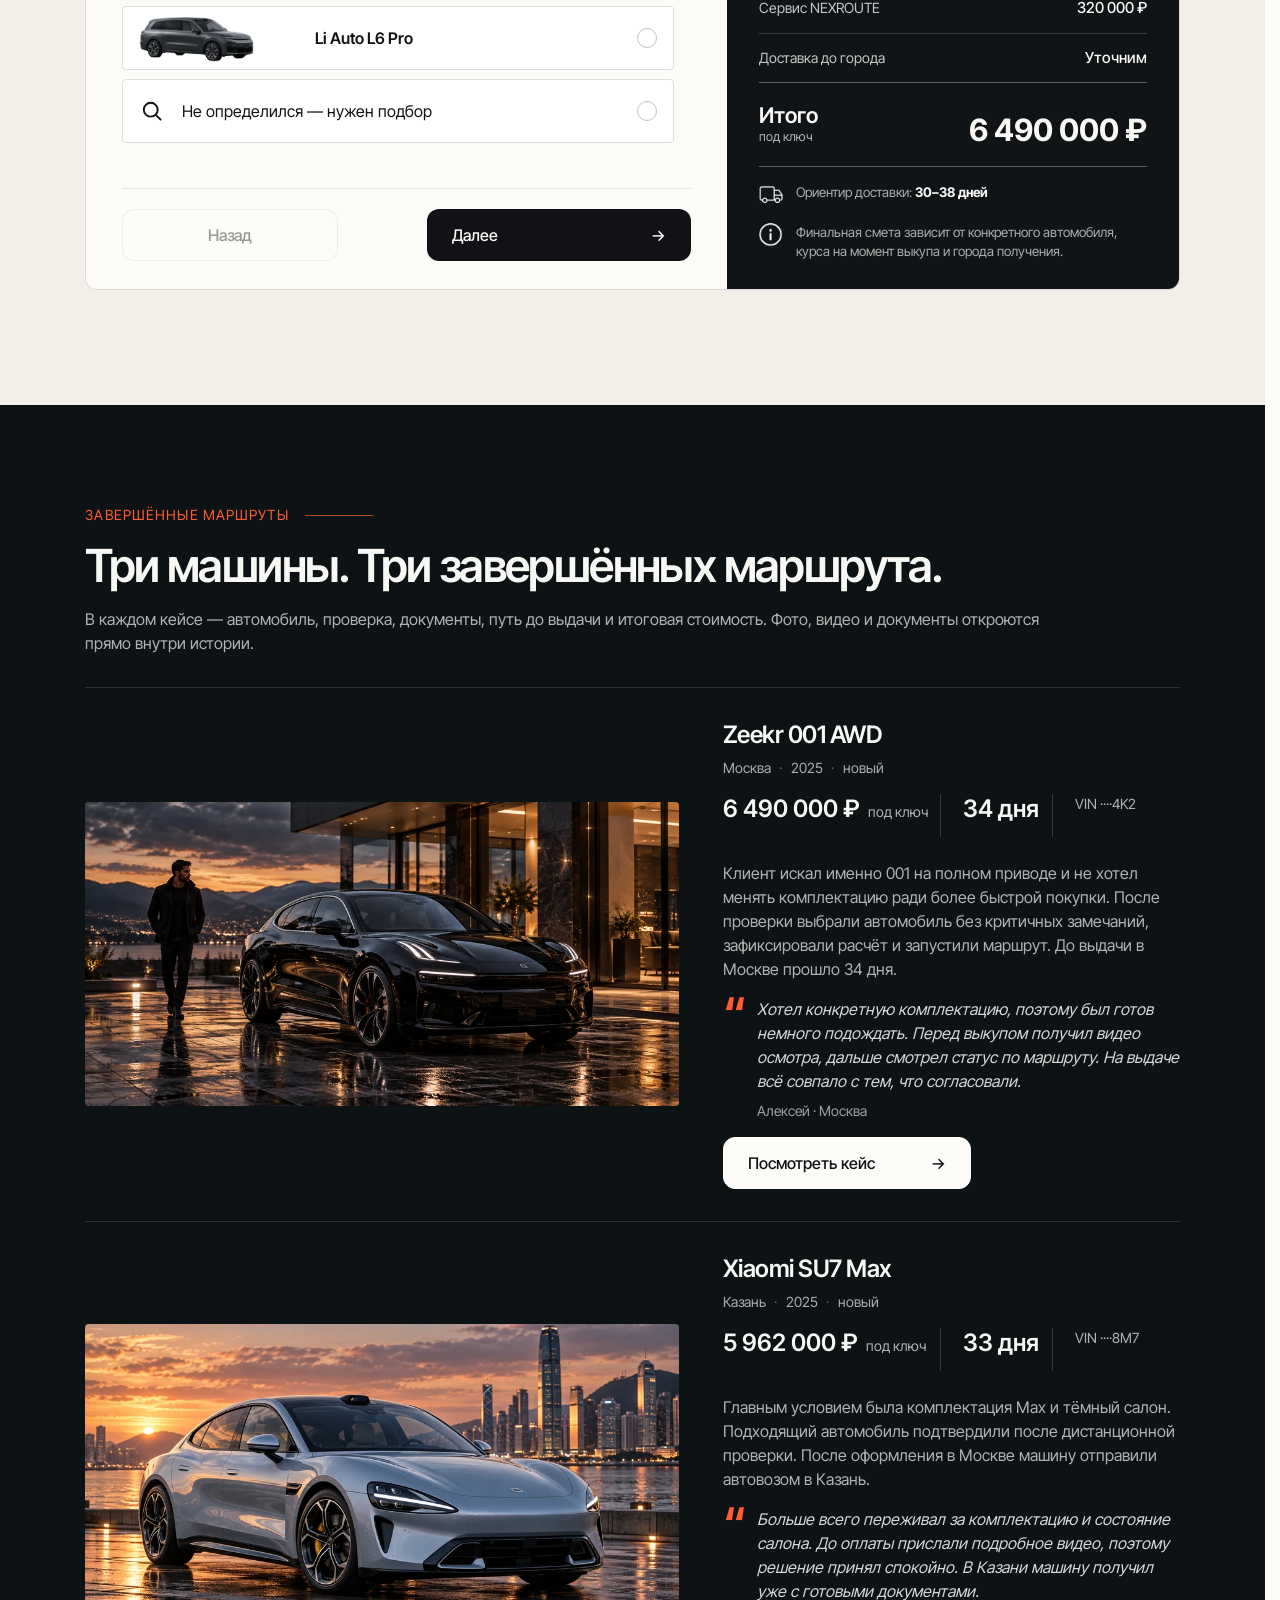
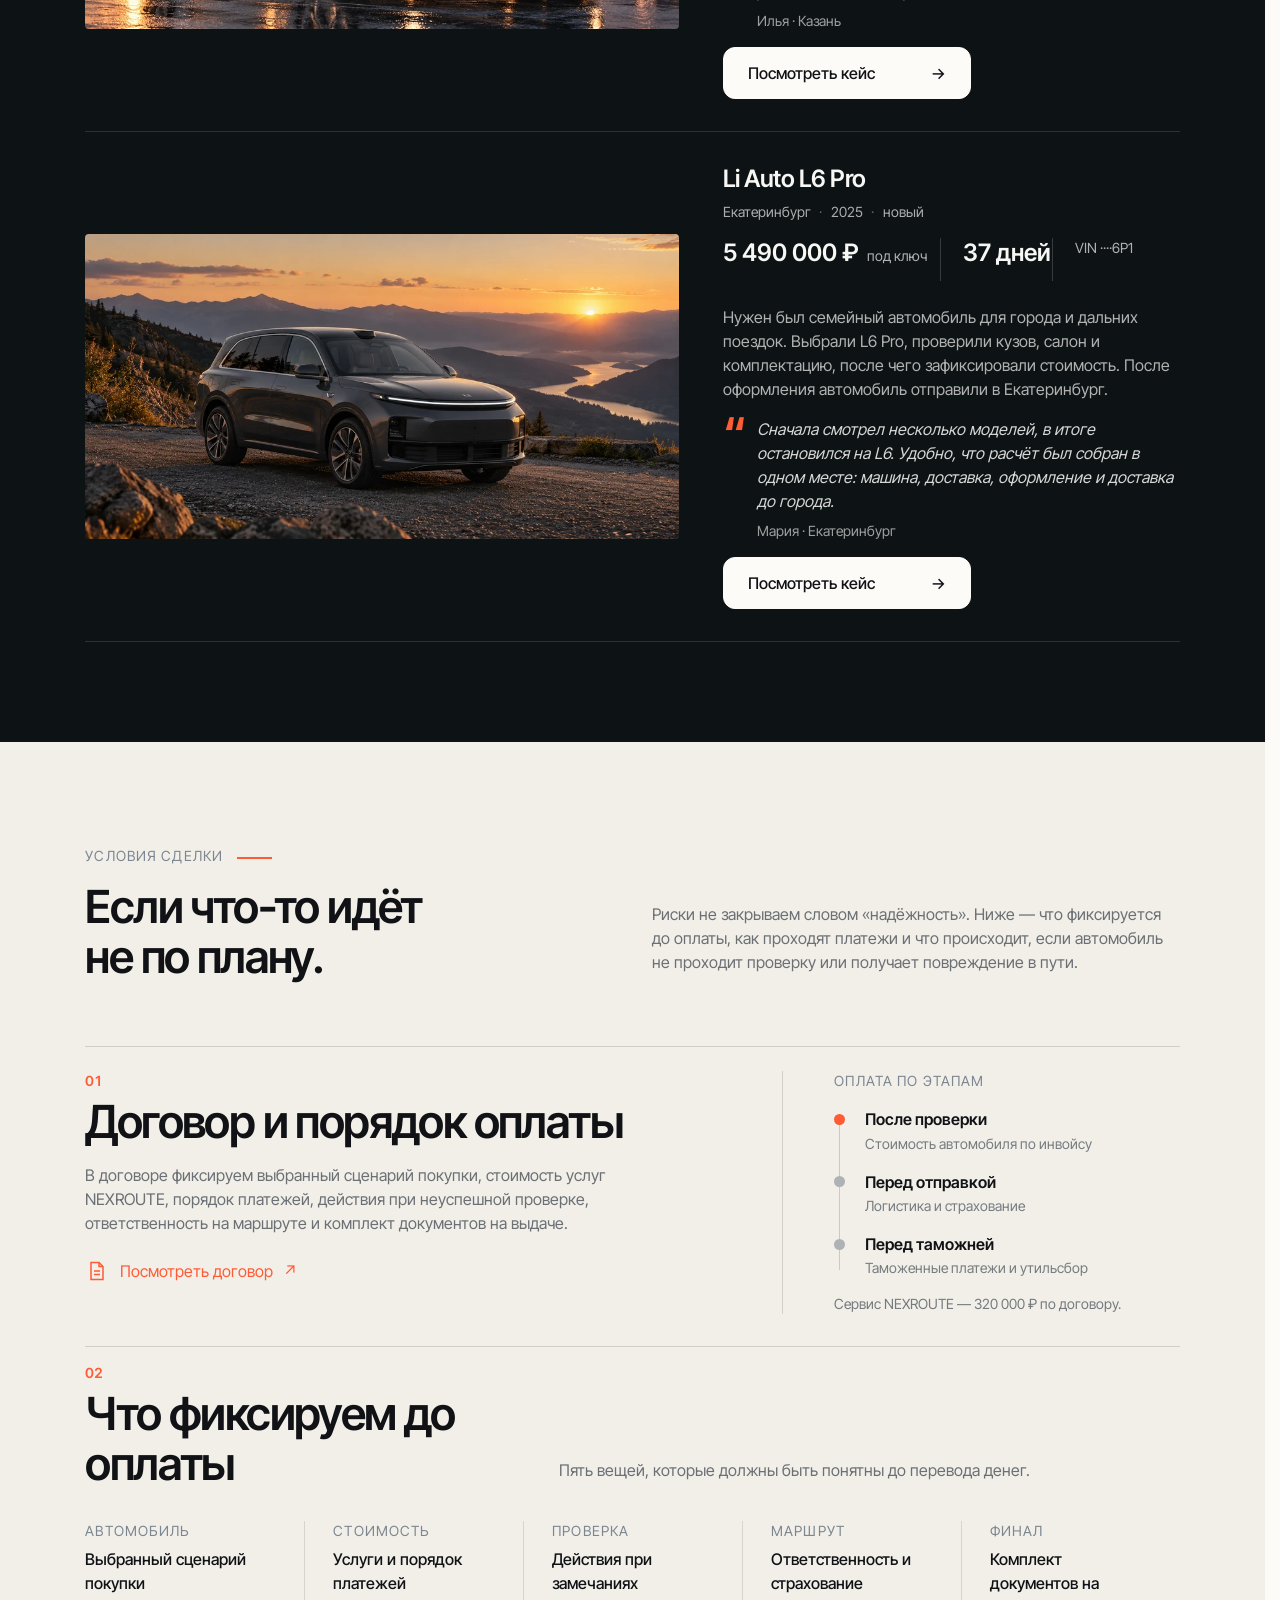
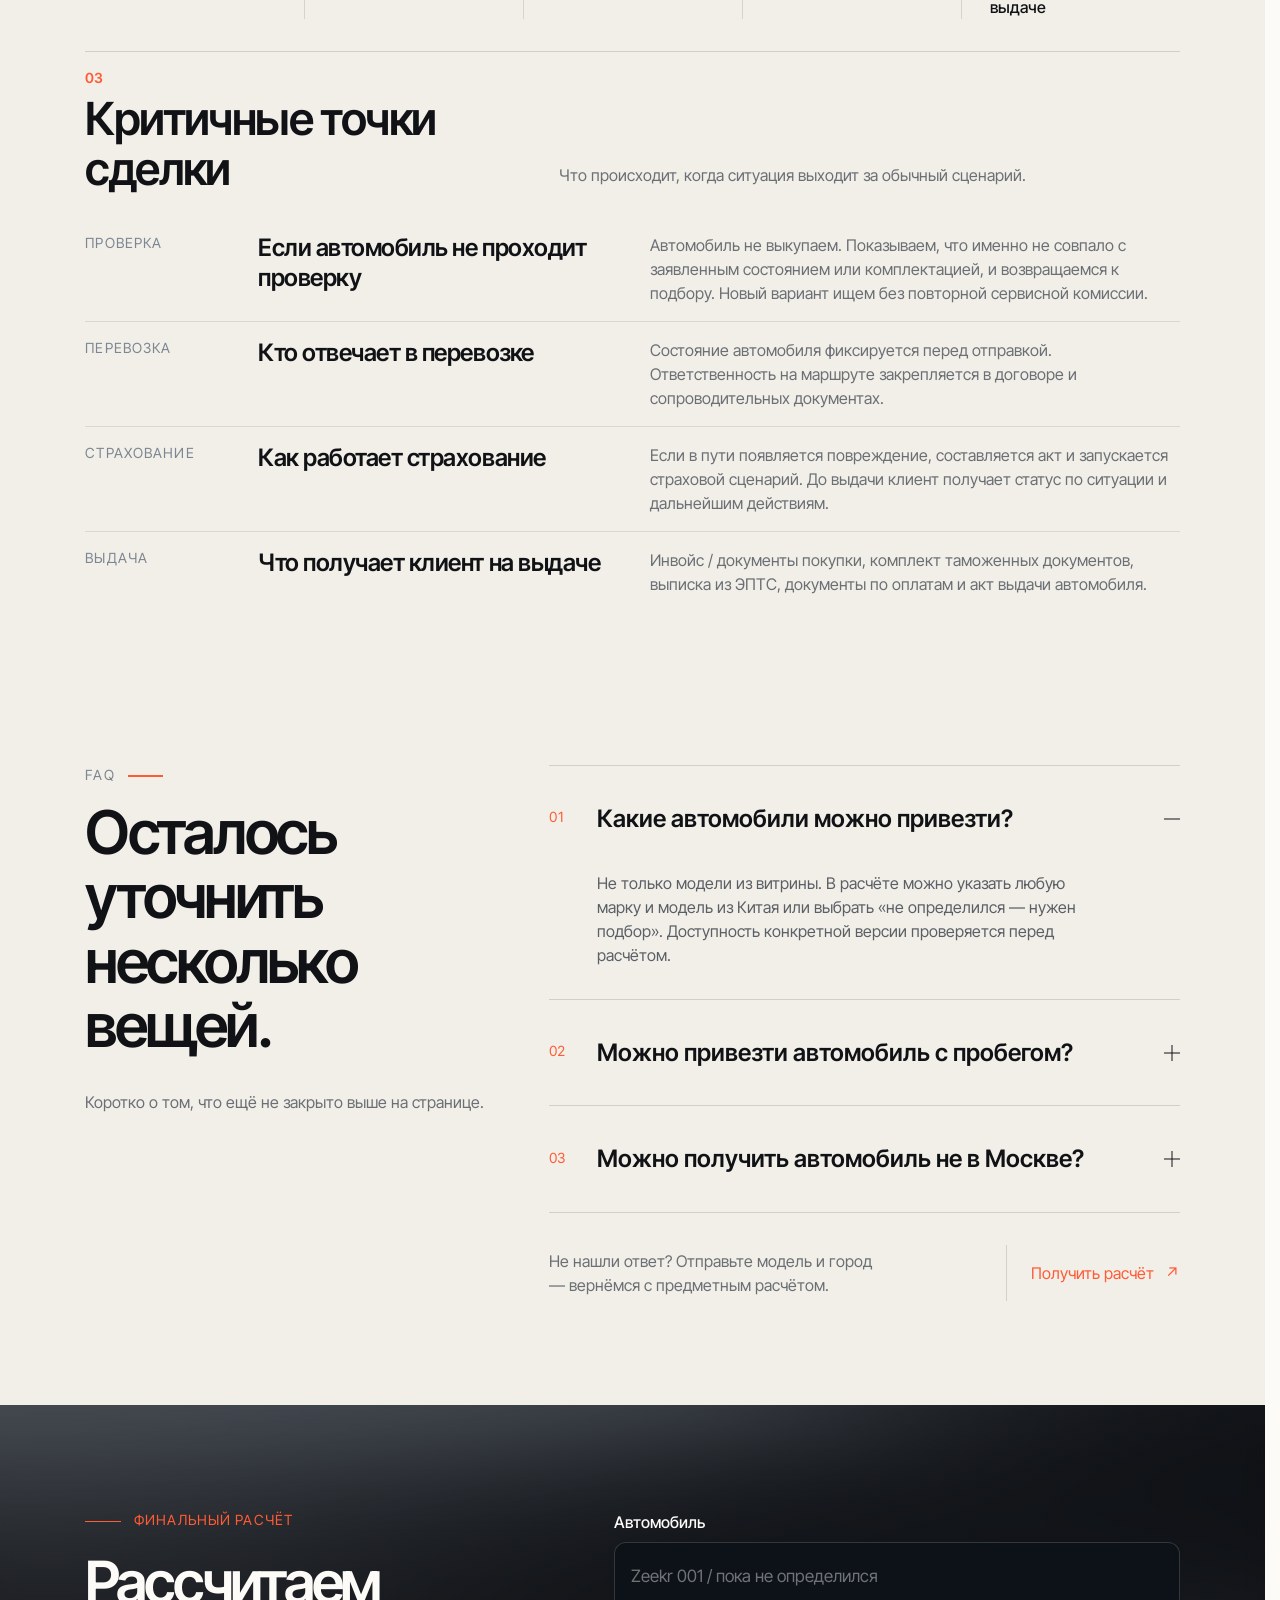
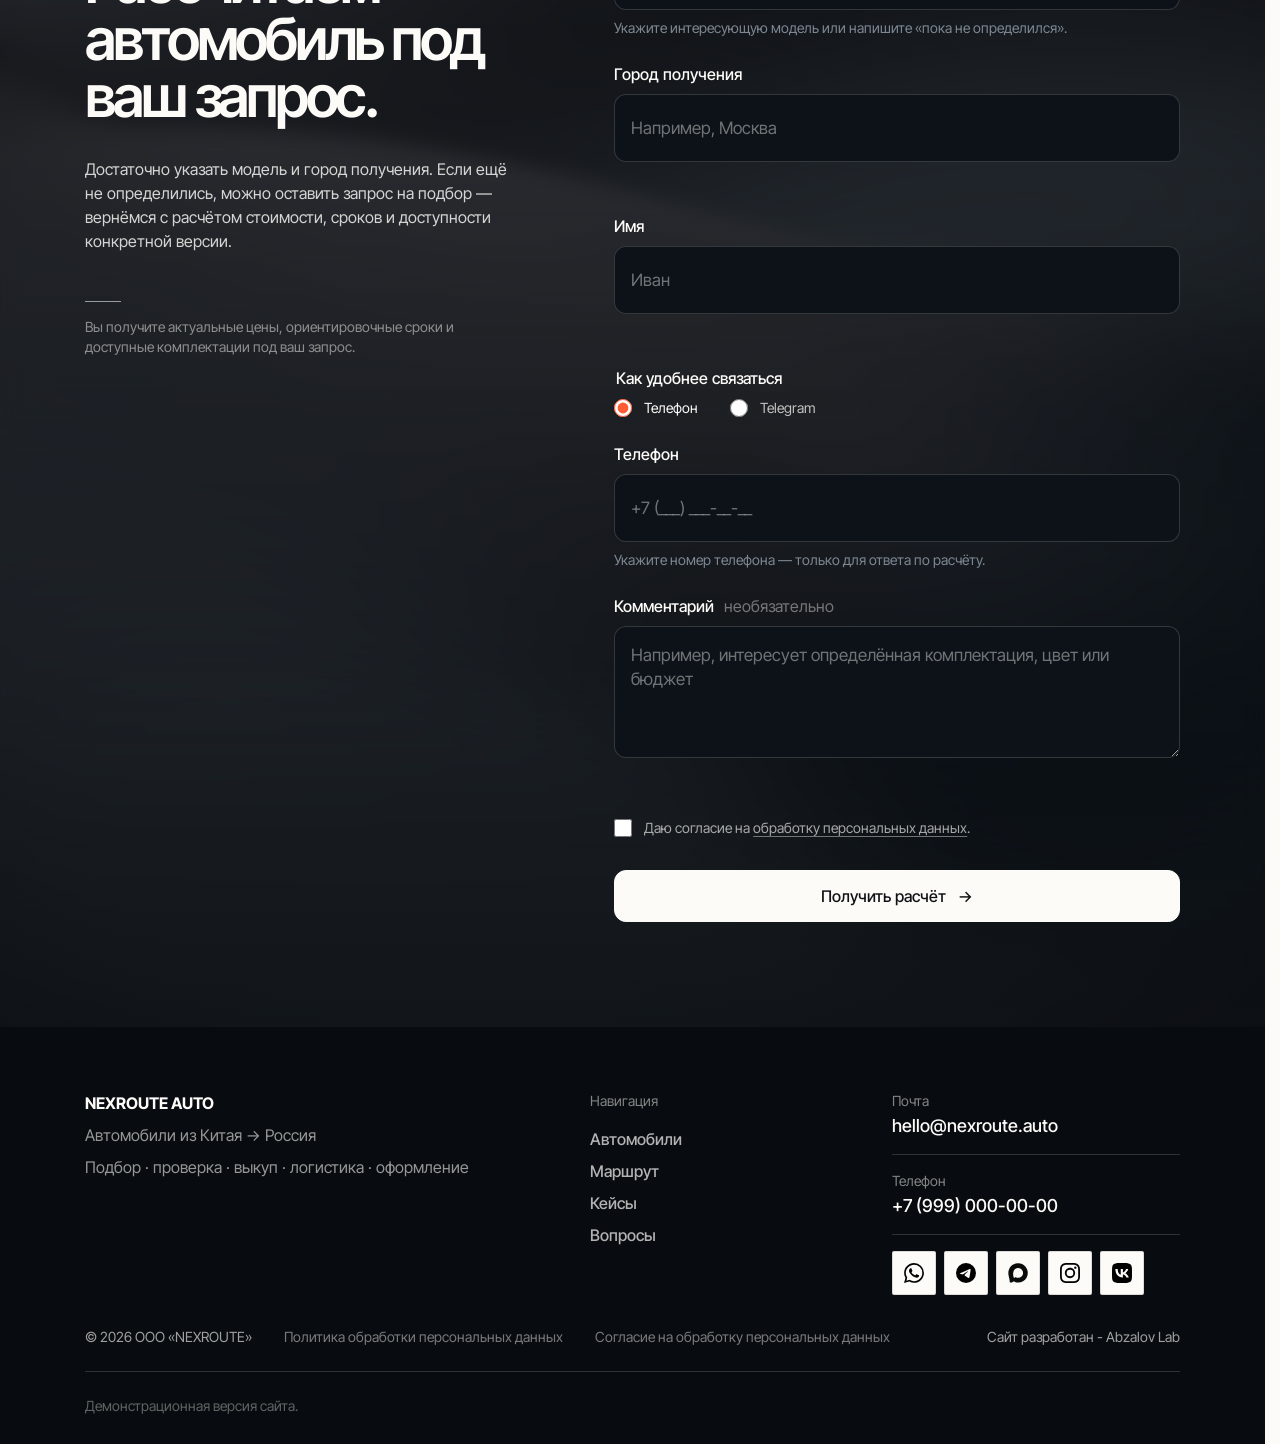
==== commit e566f3f3: "style Cars scrollbars and align modal submit" ====
--- a/live/index.html
+++ b/live/index.html
@@ -1112,7 +1112,7 @@
           <small class="lead-form__consent-message" id="car-lead-consent-message" data-car-lead-consent-message aria-live="polite"></small>
         </div>
 
-        <button class="button button--signal car-lead-modal__submit" type="submit">
+        <button class="button button--primary button--inverse car-lead-modal__submit" type="submit">
           <span>Оставить заявку</span><span aria-hidden="true">→</span>
         </button>
       </form>
--- a/ui-kit/styles.css
+++ b/ui-kit/styles.css
@@ -416,6 +416,37 @@
   border-radius:var(--radius-md);
   background:var(--color-white);
   box-shadow:0 1rem 2.5rem rgba(16,18,22,.12);
+  max-height:min(20rem,calc(100dvh - 7rem));
+  overflow-y:auto;
+  overscroll-behavior:contain;
+  scrollbar-width:thin;
+  scrollbar-color:rgba(16,18,22,.42) transparent;
+}
+
+.cars__filter-menu::-webkit-scrollbar,
+.cars__sort-menu::-webkit-scrollbar{
+  width:.5rem;
+}
+.cars__filter-menu::-webkit-scrollbar-track,
+.cars__sort-menu::-webkit-scrollbar-track{
+  background:transparent;
+}
+.cars__filter-menu::-webkit-scrollbar-thumb,
+.cars__sort-menu::-webkit-scrollbar-thumb{
+  min-height:2.5rem;
+  border:2px solid var(--color-white);
+  border-radius:999px;
+  background:rgba(16,18,22,.42);
+}
+.cars__filter-menu::-webkit-scrollbar-thumb:hover,
+.cars__sort-menu::-webkit-scrollbar-thumb:hover{
+  background:rgba(16,18,22,.62);
+}
+.cars__filter-menu::-webkit-scrollbar-button,
+.cars__sort-menu::-webkit-scrollbar-button{
+  width:0;
+  height:0;
+  display:none;
 }
 
 .cars__filter-menu{
--- a/live/styles.css
+++ b/live/styles.css
@@ -1100,6 +1100,10 @@
   .journey__workspace{
     grid-template-columns:1fr;
     min-height:0;
+  }
+
+  .journey__visual{
+    display:none;
   }
 
   .journey__detail-card{
